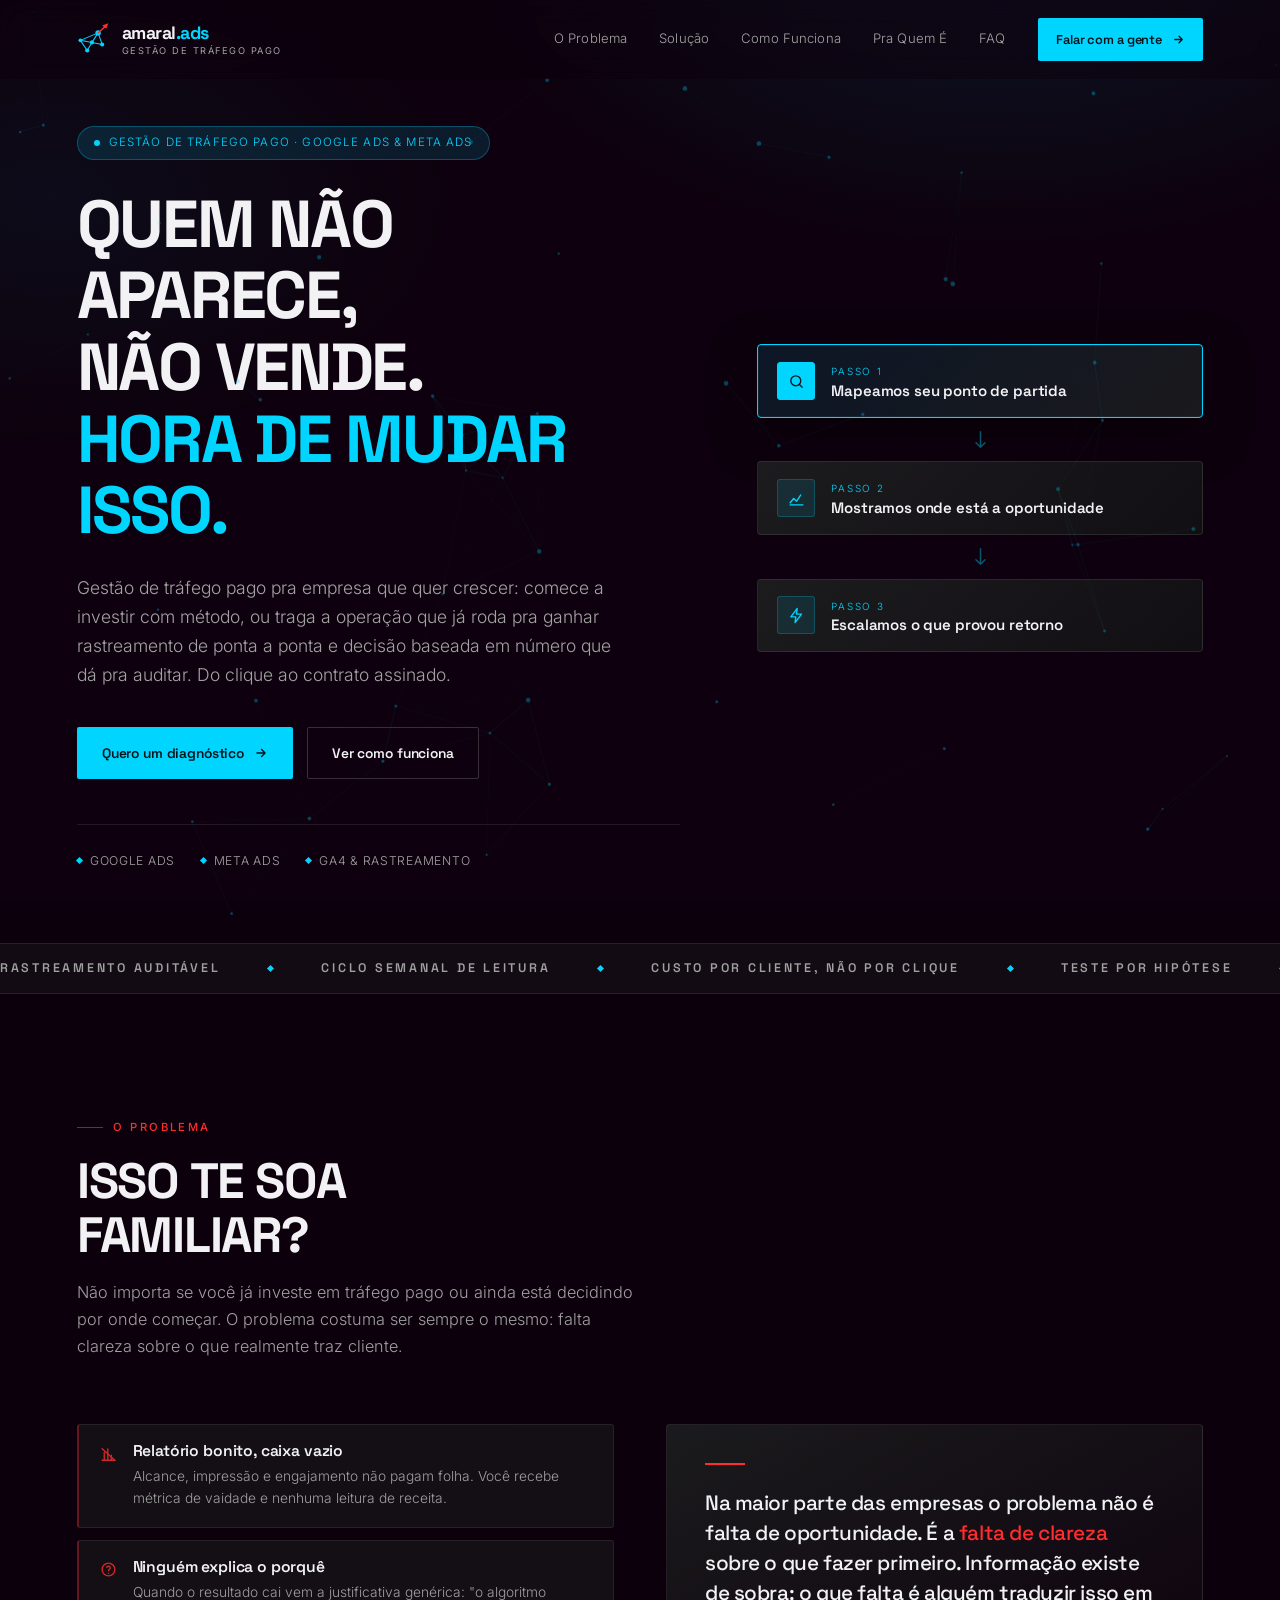
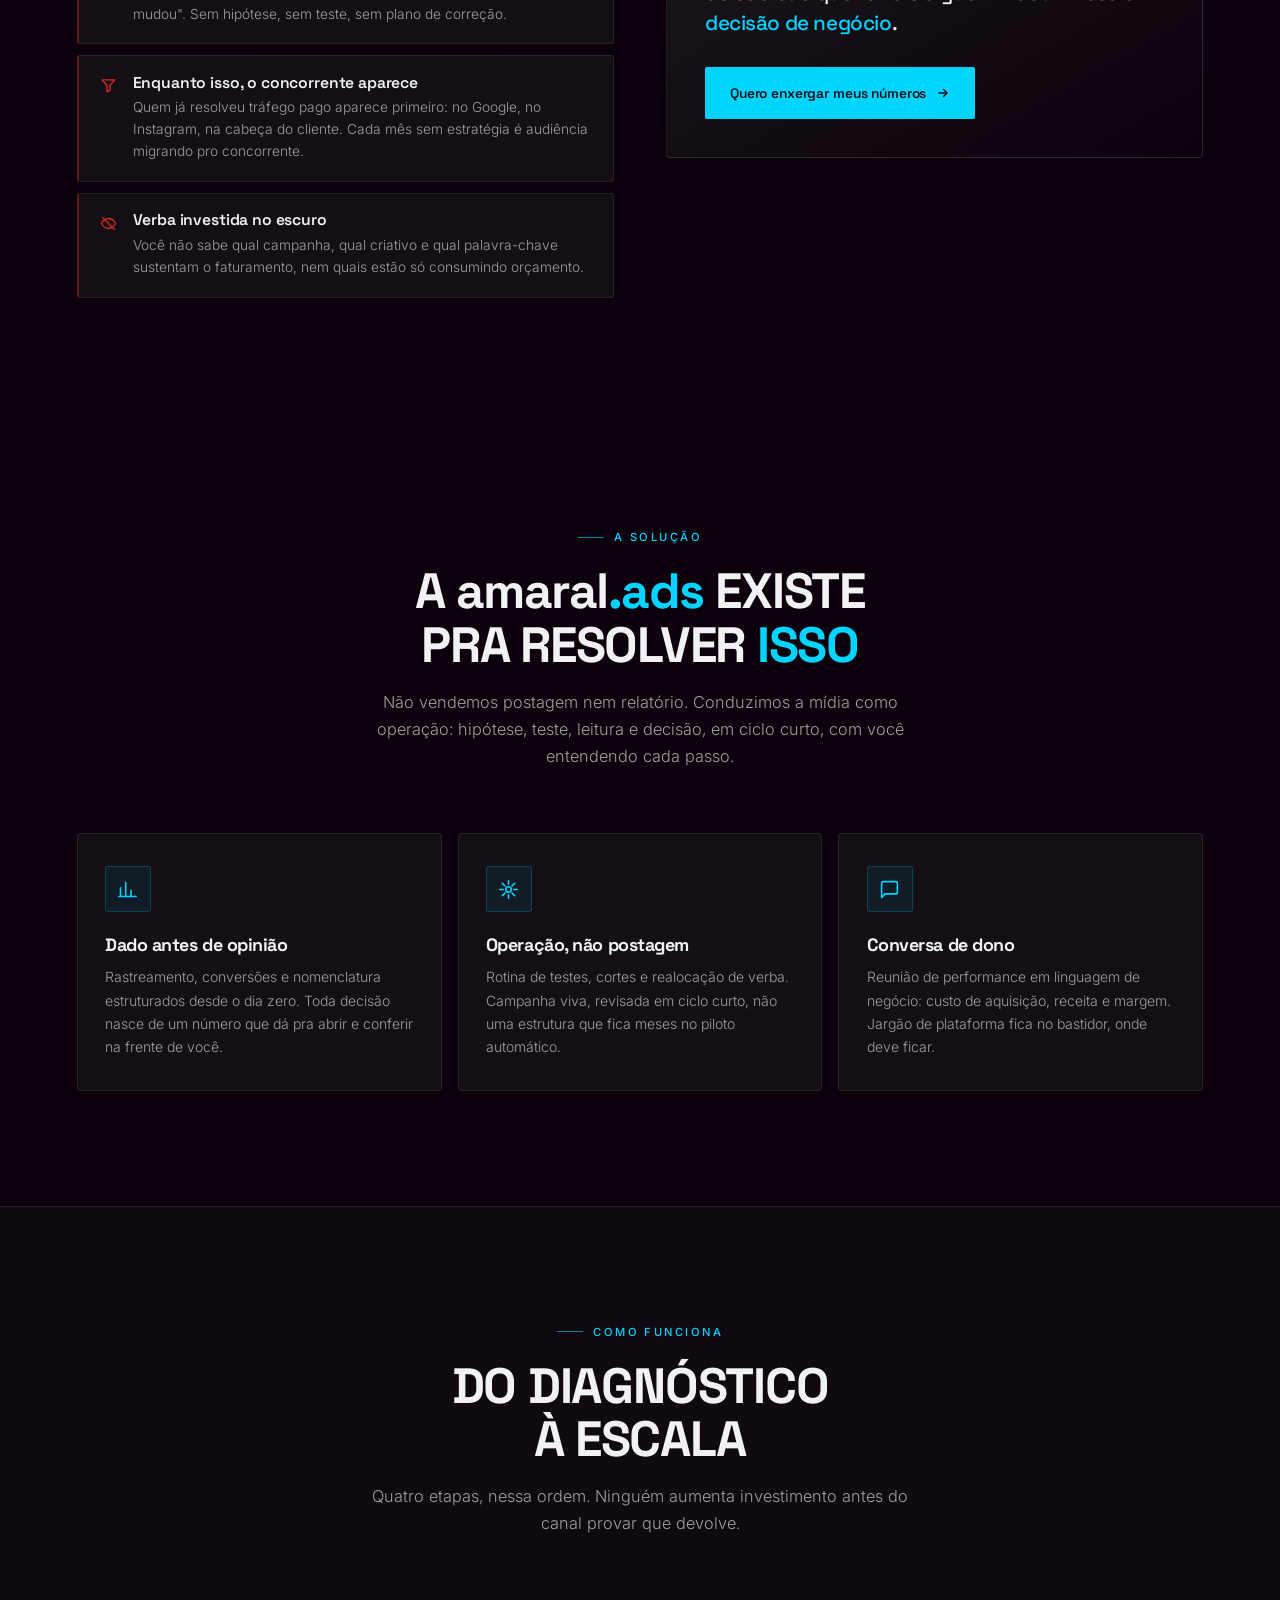
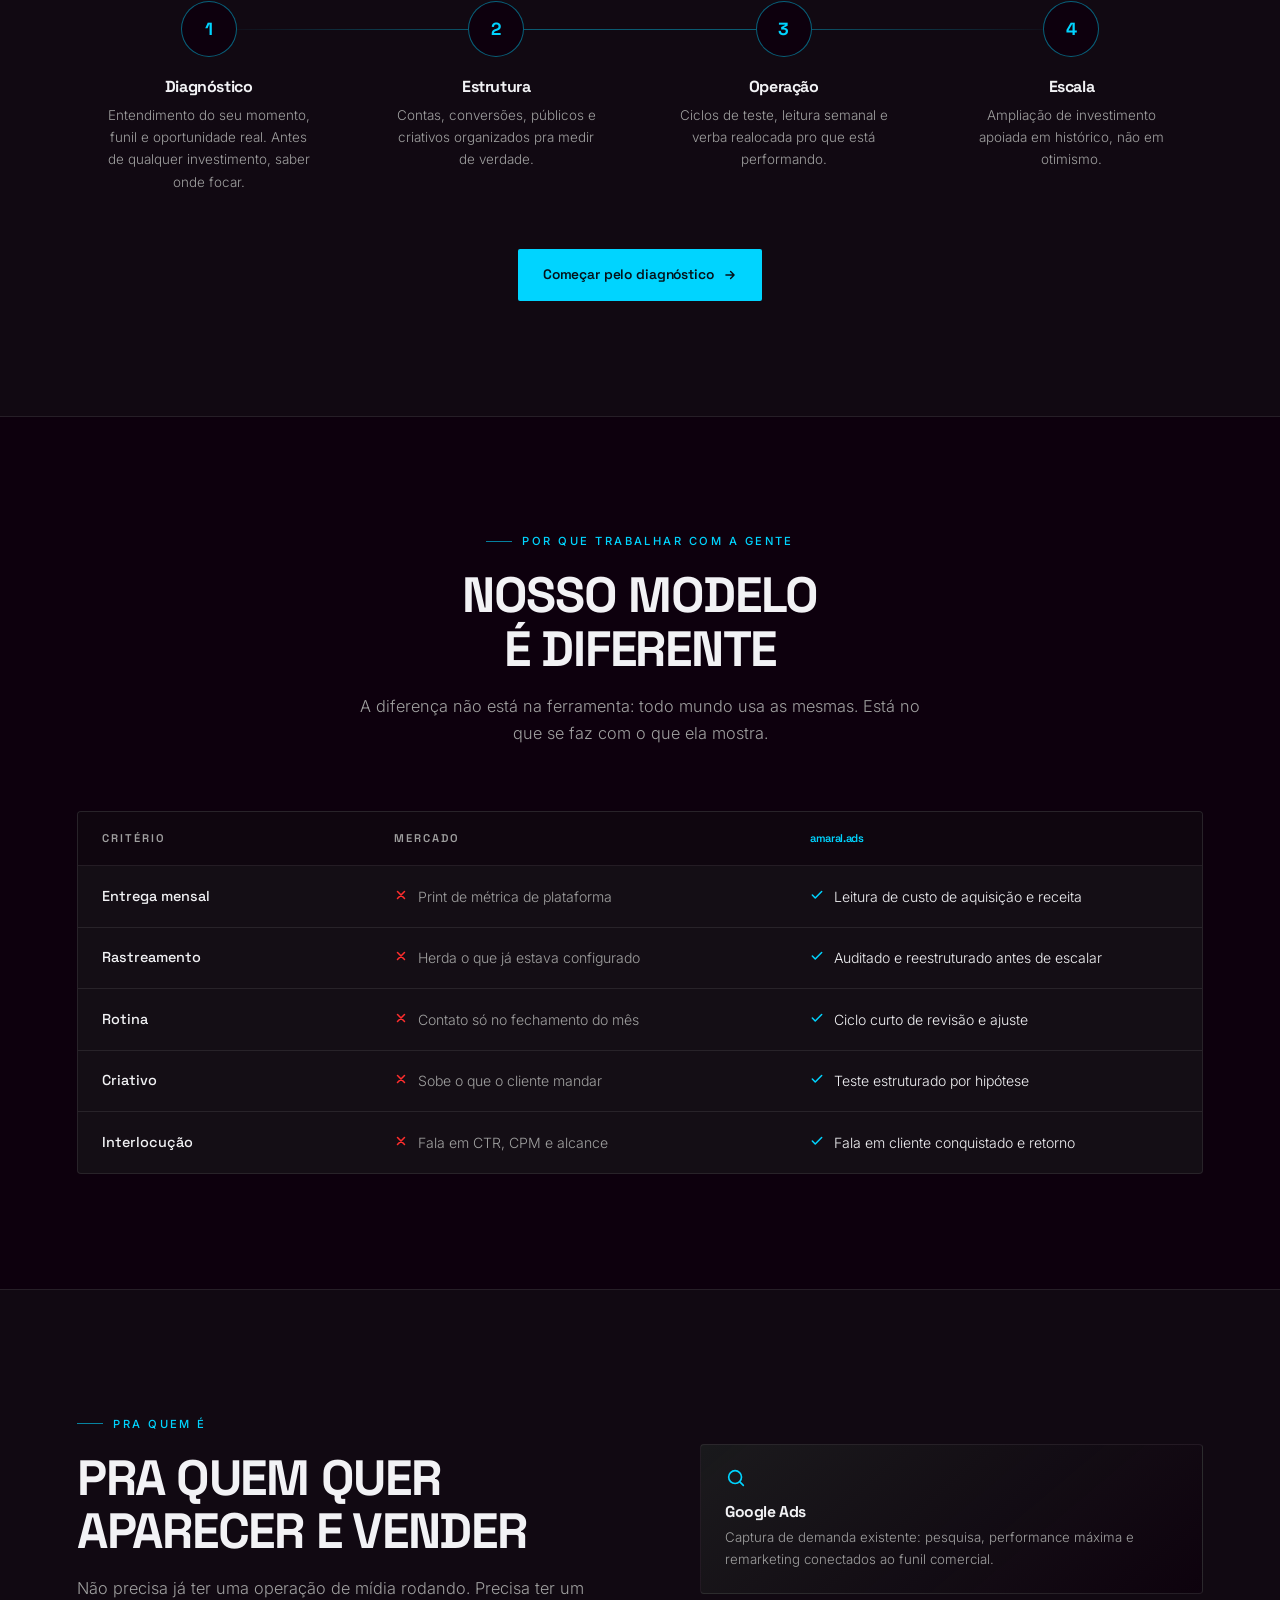
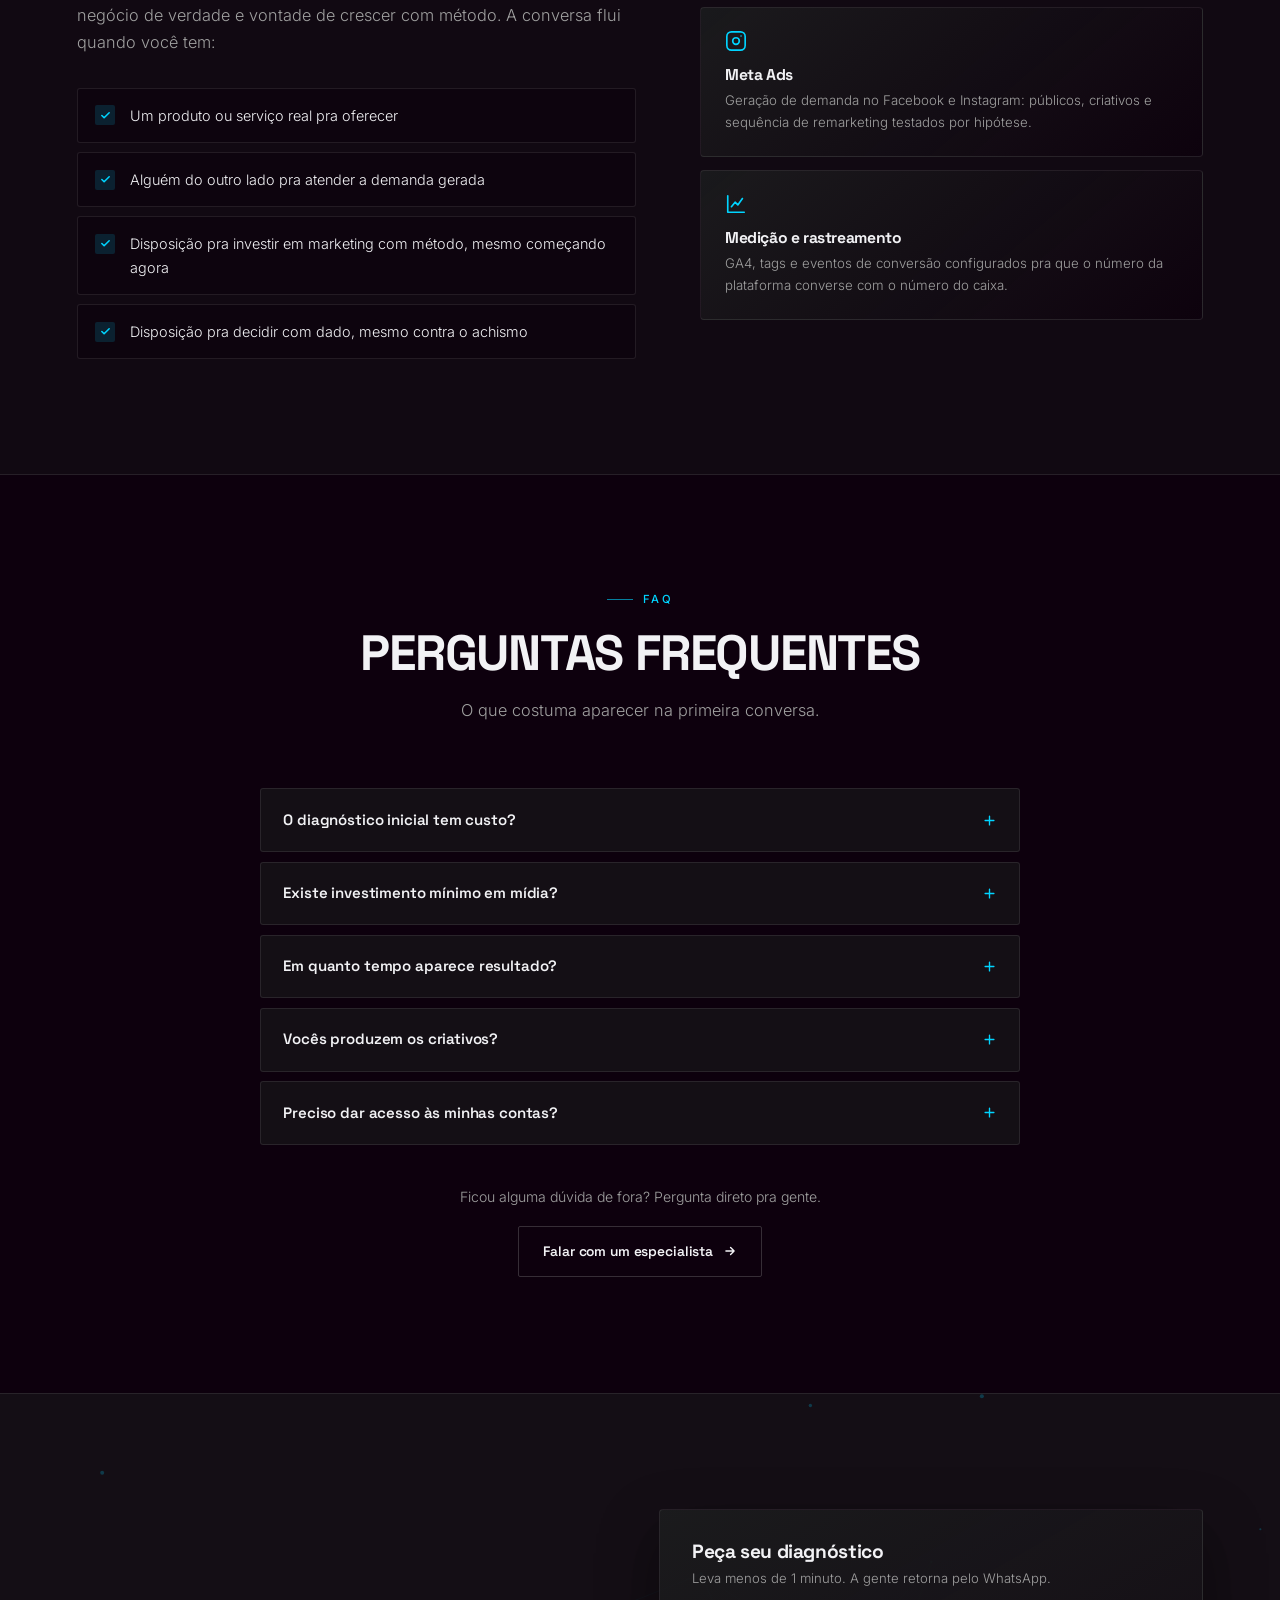
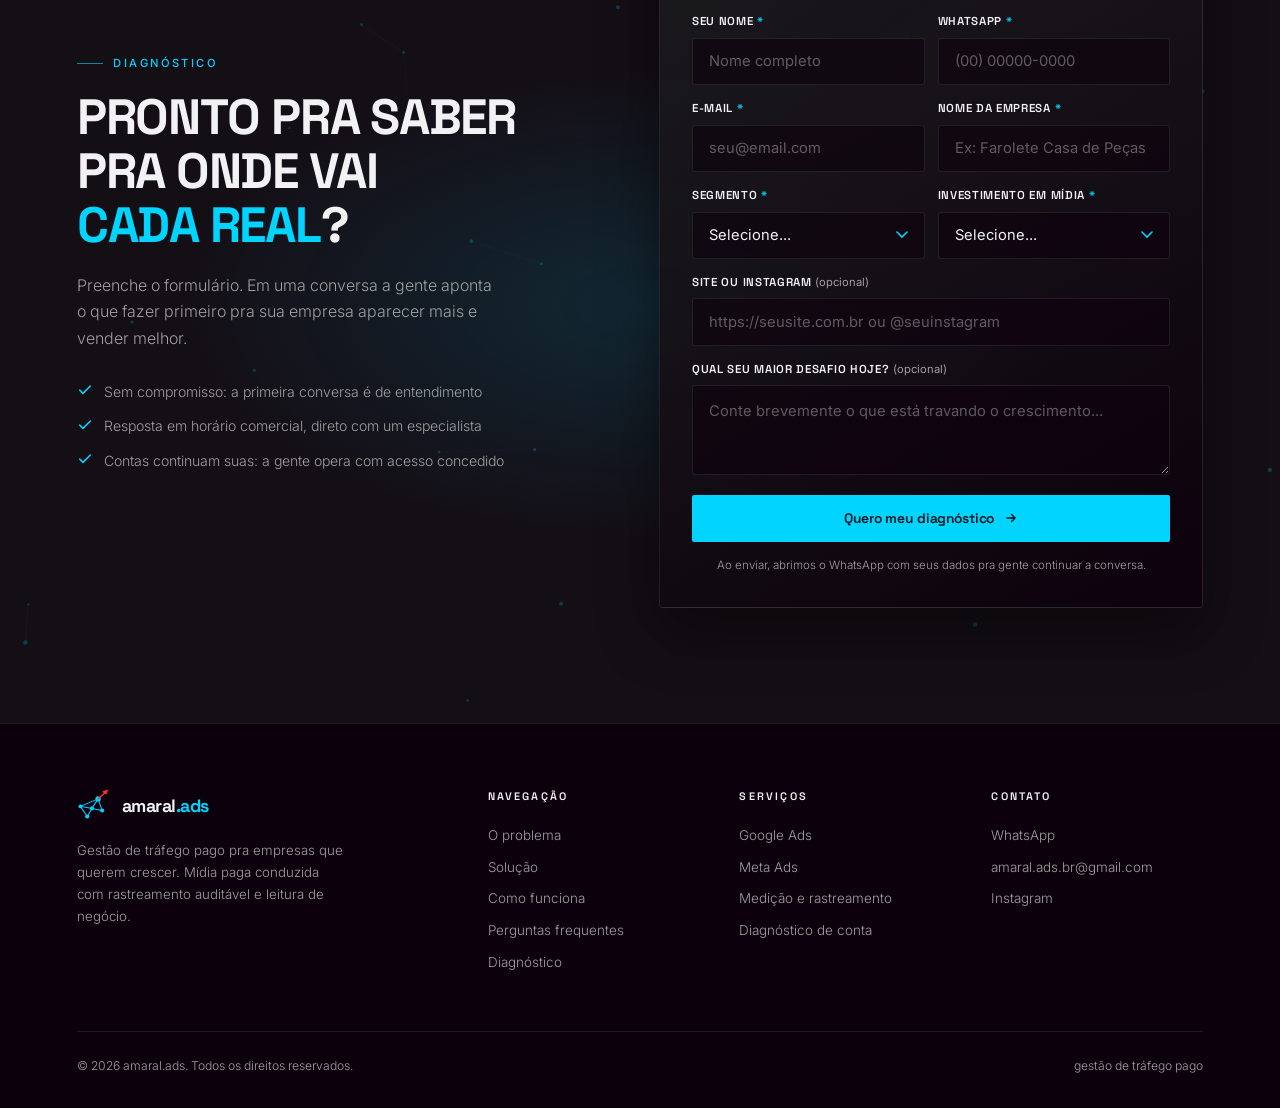
==== index.html @ 24a87338 "copy: reposiciona LP pra captar todo empresario, nao so quem ja anuncia - Hero, funil e secao "Pra q" ====
<!DOCTYPE html>
<!--
  amaral.ads — Landing Page principal
  Identidade: docs/manual_marca.png (Preto #0D000D, Chumbo #1C1C1E, Ciano #00D4FF, Vermelho #FF2D2D, Prata #A0A0A0)
  Estrutura de referencia: Bench/4f0d599d... (LP Wolf Corp)

  ANTES DE PUBLICAR, substituir os marcadores [CONFIRMAR]:
  - Numero do WhatsApp (admin > Configurações ou constante em settings)
  - Respostas do FAQ sobre contrato, investimento minimo e prazo
  - Canonical/sitemap com dominio real
  - Ativar tracking (GTM/GA4/Pixel) no admin
-->
<html lang="pt-BR">
<head>
<meta charset="UTF-8">
<meta name="viewport" content="width=device-width, initial-scale=1.0">
<title>Gestão de Tráfego Pago | Google Ads e Meta Ads | amaral.ads</title>
<meta name="description" content="Gestão de tráfego pago com rastreamento auditável. Google Ads, Meta Ads e leitura de custo por cliente, do clique ao contrato. Peça seu diagnóstico com a amaral.ads.">
<meta name="author" content="amaral.ads">
<meta name="robots" content="index, follow, max-image-preview:large">
<meta name="theme-color" content="#0D000D">
<meta name="keywords" content="gestão de tráfego pago, agência de tráfego pago, Google Ads, Meta Ads, Facebook Ads, Instagram Ads, GA4, GTM, diagnóstico de tráfego, performance digital">
<!-- Canonical: descomente e ajuste após definir o domínio
<link rel="canonical" href="https://SEU-DOMINIO/">
-->
<link rel="icon" href="assets/favicon.ico" sizes="any">
<link rel="icon" type="image/png" sizes="32x32" href="assets/favicon-32.png">
<link rel="icon" type="image/png" sizes="16x16" href="assets/favicon-16.png">
<link rel="apple-touch-icon" href="assets/apple-touch-icon.png">
<link rel="manifest" href="manifest.webmanifest">

<meta property="og:type" content="website">
<meta property="og:locale" content="pt_BR">
<meta property="og:site_name" content="amaral.ads">
<meta property="og:title" content="Gestão de Tráfego Pago | Google Ads e Meta Ads | amaral.ads">
<meta property="og:description" content="Tráfego pago com rastreamento auditável e leitura de receita. Google Ads, Meta Ads e diagnóstico sem métrica de vaidade.">
<meta property="og:image" content="assets/og-image.png">
<meta property="og:image:width" content="1200">
<meta property="og:image:height" content="630">
<meta property="og:image:alt" content="amaral.ads: gestão de tráfego pago">

<meta name="twitter:card" content="summary_large_image">
<meta name="twitter:title" content="Gestão de Tráfego Pago | amaral.ads">
<meta name="twitter:description" content="Google Ads, Meta Ads e rastreamento auditável. Peça seu diagnóstico.">
<meta name="twitter:image" content="assets/og-image.png">

<script type="application/ld+json">
{
  "@context": "https://schema.org",
  "@graph": [
    {
      "@type": "Organization",
      "@id": "#organization",
      "name": "amaral.ads",
      "alternateName": "Amaral Ads",
      "url": "/",
      "logo": "assets/icon-512.png",
      "email": "amaral.ads.br@gmail.com",
      "description": "Gestão de tráfego pago para empresas que querem crescer: Google Ads, Meta Ads e medição com GA4/GTM.",
      "sameAs": [
        "https://www.instagram.com/amaral.ads.br/"
      ],
      "contactPoint": {
        "@type": "ContactPoint",
        "contactType": "sales",
        "email": "amaral.ads.br@gmail.com",
        "availableLanguage": ["Portuguese"]
      }
    },
    {
      "@type": "WebSite",
      "@id": "#website",
      "name": "amaral.ads",
      "url": "/",
      "publisher": { "@id": "#organization" },
      "inLanguage": "pt-BR"
    },
    {
      "@type": "ProfessionalService",
      "@id": "#service",
      "name": "Gestão de Tráfego Pago | amaral.ads",
      "serviceType": "Gestão de tráfego pago",
      "provider": { "@id": "#organization" },
      "areaServed": "BR",
      "url": "/",
      "description": "Operação de Google Ads e Meta Ads com rastreamento auditável, ciclo curto de testes e leitura de custo por cliente.",
      "offers": {
        "@type": "Offer",
        "name": "Diagnóstico de tráfego pago",
        "description": "Conversa inicial de entendimento sobre contas, funil e oportunidades de mídia paga.",
        "price": "0",
        "priceCurrency": "BRL",
        "availability": "https://schema.org/InStock"
      }
    },
    {
      "@type": "FAQPage",
      "mainEntity": [
        {
          "@type": "Question",
          "name": "O diagnóstico inicial tem custo?",
          "acceptedAnswer": {
            "@type": "Answer",
            "text": "A primeira conversa é de entendimento: olhamos suas contas, seu funil e seu objetivo pra dizer se faz sentido trabalharmos juntos."
          }
        },
        {
          "@type": "Question",
          "name": "Existe investimento mínimo em mídia?",
          "acceptedAnswer": {
            "@type": "Answer",
            "text": "Depende do mercado e do ciclo de venda. No diagnóstico definimos o piso necessário pra gerar volume de dado suficiente pra decidir."
          }
        },
        {
          "@type": "Question",
          "name": "Em quanto tempo aparece resultado?",
          "acceptedAnswer": {
            "@type": "Answer",
            "text": "Os primeiros ciclos servem pra estruturar medição e aprender o que converte. Prazo real é estimado no diagnóstico, com o cenário do cliente na mesa."
          }
        }
      ]
    }
  ]
}
</script>

<link rel="preconnect" href="https://fonts.googleapis.com">
<link rel="preconnect" href="https://fonts.gstatic.com" crossorigin>
<link href="https://fonts.googleapis.com/css2?family=Space+Grotesk:wght@500;600;700&family=Inter:wght@300;400;500;600&display=swap" rel="stylesheet">
<style>
:root{
    --black:#0D000D;
    --panel:#1C1C1E;
    --panel-2:#232326;
    --cyan:#00D4FF;
    --cyan-dim:rgba(0,212,255,0.12);
    --red:#FF2D2D;
    --silver:#A0A0A0;
    --white:#F2F2F5;
    --line:rgba(160,160,160,0.14);
    --line-strong:rgba(160,160,160,0.28);
    --ease:cubic-bezier(.22,.61,.36,1);
    --pad:clamp(1.25rem, 6vw, 7rem);
}

*,*::before,*::after{ margin:0; padding:0; box-sizing:border-box; }
html{ scroll-behavior:smooth; }

body{
    background:var(--black);
    color:var(--white);
    font-family:'Inter', sans-serif;
    font-weight:300;
    font-size:16px;
    line-height:1.65;
    overflow-x:hidden;
    -webkit-font-smoothing:antialiased;
}

h1,h2,h3,h4,.display,.brand-name,.step-num,.stat-num{
    font-family:'Space Grotesk', sans-serif;
    font-weight:700;
    letter-spacing:-0.025em;
    line-height:1.08;
}

a{ color:inherit; text-decoration:none; }
img,svg{ display:block; }

/* ─── ATMOSFERA ─── */
body::before{
    content:'';
    position:fixed; inset:0; z-index:0; pointer-events:none;
    background:
        radial-gradient(900px 520px at 78% -8%, rgba(0,212,255,0.10), transparent 62%),
        radial-gradient(680px 420px at 4% 22%, rgba(0,212,255,0.05), transparent 60%);
}
body::after{
    content:'';
    position:fixed; inset:0; z-index:60; pointer-events:none; opacity:0.35;
    background-image:url("data:image/svg+xml,%3Csvg xmlns='http://www.w3.org/2000/svg' width='140' height='140'%3E%3Cfilter id='n'%3E%3CfeTurbulence type='fractalNoise' baseFrequency='0.85' numOctaves='3'/%3E%3C/filter%3E%3Crect width='140' height='140' filter='url(%23n)' opacity='0.32'/%3E%3C/svg%3E");
    mix-blend-mode:overlay;
}

canvas#netBg{
    position:absolute; inset:0; width:100%; height:100%;
    z-index:0; pointer-events:none; opacity:0.6;
}

/* ─── HEADER ─── */
header{
    position:fixed; top:0; left:0; right:0; z-index:50;
    display:flex; align-items:center; justify-content:space-between;
    gap:1.5rem;
    padding:1.1rem var(--pad);
    background:rgba(13,0,13,0.55);
    backdrop-filter:blur(14px);
    border-bottom:1px solid transparent;
    transition:background .35s var(--ease), border-color .35s var(--ease), padding .35s var(--ease);
}
header.scrolled{
    background:rgba(13,0,13,0.9);
    border-bottom-color:var(--line);
    padding-top:.8rem; padding-bottom:.8rem;
}
#progress{
    position:absolute; left:0; bottom:-1px; height:2px; width:0%;
    background:linear-gradient(90deg, var(--cyan), rgba(0,212,255,0.25));
    box-shadow:0 0 12px rgba(0,212,255,0.7);
    transition:width .1s linear;
}

.brand{ display:flex; align-items:center; gap:.7rem; }
.brand-mark{ width:34px; height:34px; flex:none; }
.brand-txt{ display:flex; flex-direction:column; line-height:1; }
.brand-name{ font-size:1.12rem; letter-spacing:-0.03em; }
.brand-name .dot{ color:var(--cyan); }
.brand-tag{
    font-size:.58rem; font-weight:400; letter-spacing:.16em;
    text-transform:uppercase; color:var(--silver); margin-top:.28rem;
}

nav{ display:flex; align-items:center; gap:2rem; }
nav a{
    font-size:.82rem; color:var(--silver); letter-spacing:.01em;
    position:relative; padding:.25rem 0; transition:color .25s var(--ease);
}
nav a::after{
    content:''; position:absolute; left:0; bottom:0; height:1px; width:0;
    background:var(--cyan); transition:width .3s var(--ease);
}
nav a:hover{ color:var(--white); }
nav a:hover::after{ width:100%; }
.nav-links{ display:flex; gap:2rem; }

/* ─── BOTOES ─── */
.btn{
    display:inline-flex; align-items:center; gap:.6rem;
    font-family:'Space Grotesk', sans-serif; font-weight:600; font-size:.86rem;
    letter-spacing:-0.01em;
    padding:.85rem 1.5rem; border-radius:2px; border:1px solid transparent;
    cursor:pointer; position:relative; overflow:hidden;
    transition:transform .25s var(--ease), box-shadow .3s var(--ease),
               background .3s var(--ease), color .3s var(--ease), border-color .3s var(--ease);
}
.btn svg{ transition:transform .3s var(--ease); }
.btn:hover svg{ transform:translateX(4px); }

.btn-primary{
    background:var(--cyan); color:#04121a;
    box-shadow:0 0 0 rgba(0,212,255,0);
}
.btn-primary:hover{
    transform:translateY(-2px);
    box-shadow:0 10px 34px rgba(0,212,255,0.32);
}
.btn-ghost{
    background:transparent; color:var(--white); border-color:var(--line-strong);
}
.btn-ghost:hover{ border-color:var(--cyan); color:var(--cyan); transform:translateY(-2px); }
.btn-sm{ padding:.62rem 1.1rem; font-size:.8rem; }

/* ─── ESTRUTURA ─── */
section{ position:relative; z-index:2; padding:clamp(4.5rem,9vw,8rem) var(--pad); }
.shell{ max-width:1180px; margin:0 auto; width:100%; }

.kicker{
    display:inline-flex; align-items:center; gap:.65rem;
    font-family:'Inter',sans-serif; font-weight:500;
    font-size:.7rem; letter-spacing:.22em; text-transform:uppercase;
    color:var(--cyan); margin-bottom:1.1rem;
}
.kicker::before{ content:''; width:26px; height:1px; background:var(--cyan); opacity:.6; }
.kicker.red{ color:var(--red); }
.kicker.red::before{ background:var(--red); }

h2{ font-size:clamp(1.85rem, 4.2vw, 3.1rem); text-transform:uppercase; }
h2 em{ font-style:normal; color:var(--cyan); }
.wm{ text-transform:none; letter-spacing:-0.03em; }
.wm .dot{ color:var(--cyan); }
.lead{ color:var(--silver); font-size:1.02rem; max-width:56ch; margin-top:1.1rem; }
.section-head{ margin-bottom:clamp(2.5rem,5vw,4rem); }
.section-head.center{ text-align:center; display:flex; flex-direction:column; align-items:center; }
.section-head.center .lead{ text-align:center; }

/* ─── HERO ─── */
.hero{
    min-height:100svh; display:flex; align-items:center;
    padding-top:clamp(7rem,14vh,10rem); padding-bottom:clamp(4rem,8vh,6rem);
    overflow:hidden;
}
.hero-grid{
    display:grid; grid-template-columns:1.15fr .85fr;
    gap:clamp(2.5rem,6vw,5rem); align-items:center; width:100%;
}
.badge{
    display:inline-flex; align-items:center; gap:.55rem;
    font-size:.72rem; letter-spacing:.1em; text-transform:uppercase;
    color:var(--cyan); background:var(--cyan-dim);
    border:1px solid rgba(0,212,255,0.28); border-radius:100px;
    padding:.4rem 1rem; margin-bottom:1.8rem;
}
.badge .pulse{
    width:6px; height:6px; border-radius:50%; background:var(--cyan);
    box-shadow:0 0 0 0 rgba(0,212,255,.7); animation:pulse 2.4s infinite;
}
@keyframes pulse{
    0%{ box-shadow:0 0 0 0 rgba(0,212,255,.6); }
    70%{ box-shadow:0 0 0 9px rgba(0,212,255,0); }
    100%{ box-shadow:0 0 0 0 rgba(0,212,255,0); }
}

.hero h1{
    font-size:clamp(2.2rem, 5.4vw, 4.15rem);
    text-transform:uppercase; letter-spacing:-0.035em;
}
.hero h1 .cy{ color:var(--cyan); }
.hero p.sub{
    color:var(--silver); font-size:clamp(.98rem,1.4vw,1.1rem);
    max-width:50ch; margin-top:1.6rem;
}
.hero-cta{ display:flex; flex-wrap:wrap; gap:.9rem; margin-top:2.4rem; }
.hero-foot{
    display:flex; flex-wrap:wrap; gap:1.6rem; margin-top:2.8rem;
    padding-top:1.6rem; border-top:1px solid var(--line);
}
.hero-foot span{
    font-size:.76rem; color:var(--silver); letter-spacing:.06em;
    text-transform:uppercase; display:flex; align-items:center; gap:.5rem;
}
.hero-foot span::before{
    content:''; width:5px; height:5px; background:var(--cyan);
    transform:rotate(45deg); flex:none;
}

/* Stepper do hero */
.stepper{ display:flex; flex-direction:column; gap:.55rem; }
.step-card{
    display:flex; align-items:center; gap:1rem;
    background:linear-gradient(135deg, rgba(28,28,30,.92), rgba(20,20,22,.7));
    border:1px solid var(--line); border-radius:4px;
    padding:1.05rem 1.2rem;
    transition:border-color .35s var(--ease), transform .35s var(--ease), background .35s var(--ease);
}
.step-card:hover{ transform:translateX(6px); border-color:rgba(0,212,255,.4); }
.step-card.active{
    border-color:var(--cyan);
    background:linear-gradient(135deg, rgba(0,212,255,.10), rgba(28,28,30,.85));
    box-shadow:0 16px 44px rgba(0,0,0,.55), inset 0 0 0 1px rgba(0,212,255,.08);
}
.step-ico{
    width:38px; height:38px; flex:none; border-radius:3px;
    display:grid; place-items:center;
    background:rgba(0,212,255,.1); border:1px solid rgba(0,212,255,.22);
}
.step-card.active .step-ico{ background:var(--cyan); border-color:var(--cyan); }
.step-card.active .step-ico svg{ stroke:#04121a; }
.step-label{
    font-size:.62rem; letter-spacing:.18em; text-transform:uppercase;
    color:var(--cyan); display:block; margin-bottom:.2rem;
}
.step-card h4{ font-size:.94rem; font-weight:600; letter-spacing:-0.01em; }
.step-link{
    display:grid; place-items:center; height:26px;
    color:rgba(0,212,255,.4);
}

/* ─── TICKER ─── */
.ticker{
    position:relative; z-index:2;
    border-top:1px solid var(--line); border-bottom:1px solid var(--line);
    background:rgba(28,28,30,.4); overflow:hidden; padding:.9rem 0;
}
.ticker-track{ display:flex; gap:3rem; width:max-content; animation:slide 34s linear infinite; }
.ticker-track span{
    font-family:'Space Grotesk',sans-serif; font-weight:600;
    font-size:.78rem; letter-spacing:.22em; text-transform:uppercase;
    color:var(--silver); display:flex; align-items:center; gap:3rem; white-space:nowrap;
}
.ticker-track span::after{ content:''; width:5px; height:5px; background:var(--cyan); transform:rotate(45deg); }
@keyframes slide{ to{ transform:translateX(-50%); } }

/* ─── PROBLEMA ─── */
.problem-grid{ display:grid; grid-template-columns:1fr 1fr; gap:clamp(2rem,4vw,3.5rem); align-items:start; }
.pain-list{ display:flex; flex-direction:column; gap:.7rem; }
.pain{
    display:flex; gap:1rem; align-items:flex-start;
    background:rgba(28,28,30,.55); border:1px solid var(--line);
    border-left:2px solid rgba(255,45,45,.35);
    padding:1.15rem 1.3rem; border-radius:3px;
    transition:border-left-color .3s var(--ease), background .3s var(--ease), transform .3s var(--ease);
}
.pain:hover{ border-left-color:var(--red); background:rgba(28,28,30,.9); transform:translateX(5px); }
.pain-ico{ color:var(--red); flex:none; margin-top:.15rem; opacity:.8; }
.pain h4{ font-size:.98rem; font-weight:600; margin-bottom:.3rem; letter-spacing:-0.01em; }
.pain p{ font-size:.86rem; color:var(--silver); line-height:1.6; }

.verdict{
    background:linear-gradient(150deg, rgba(28,28,30,.95), rgba(13,0,13,.9));
    border:1px solid var(--line); border-radius:4px;
    padding:clamp(1.8rem,3vw,2.6rem);
    position:sticky; top:7rem;
}
.verdict::before{
    content:''; display:block; width:40px; height:2px;
    background:var(--red); margin-bottom:1.4rem;
}
.verdict p{
    font-family:'Space Grotesk',sans-serif; font-weight:500;
    font-size:clamp(1.05rem,1.7vw,1.3rem); line-height:1.45; letter-spacing:-0.02em;
}
.verdict p .rd{ color:var(--red); }
.verdict p .cy{ color:var(--cyan); }
.verdict .btn{ margin-top:1.8rem; }

/* ─── SOLUCAO ─── */
.pillars{ display:grid; grid-template-columns:repeat(3,1fr); gap:1rem; }
.pillar{
    background:rgba(28,28,30,.5); border:1px solid var(--line);
    border-radius:4px; padding:2rem 1.7rem;
    position:relative; overflow:hidden;
    transition:transform .4s var(--ease), border-color .4s var(--ease), background .4s var(--ease);
}
.pillar::after{
    content:''; position:absolute; inset:auto -30% -60% auto; width:200px; height:200px;
    background:radial-gradient(circle, rgba(0,212,255,.16), transparent 70%);
    opacity:0; transition:opacity .45s var(--ease);
}
.pillar:hover{ transform:translateY(-6px); border-color:rgba(0,212,255,.35); background:rgba(28,28,30,.85); }
.pillar:hover::after{ opacity:1; }
.pillar-ico{
    width:46px; height:46px; border-radius:3px; display:grid; place-items:center;
    background:rgba(0,212,255,.08); border:1px solid rgba(0,212,255,.2);
    margin-bottom:1.4rem; position:relative; z-index:1;
}
.pillar h3{ font-size:1.12rem; margin-bottom:.7rem; position:relative; z-index:1; }
.pillar p{ font-size:.88rem; color:var(--silver); position:relative; z-index:1; }

/* ─── COMO FUNCIONA ─── */
.flow{ background:rgba(28,28,30,.35); border-top:1px solid var(--line); border-bottom:1px solid var(--line); }
.timeline{ display:grid; grid-template-columns:repeat(4,1fr); gap:1.5rem; position:relative; margin-top:1rem; }
.timeline::before{
    content:''; position:absolute; top:28px; left:12%; right:12%; height:1px;
    background:linear-gradient(90deg, transparent, rgba(0,212,255,.4), rgba(0,212,255,.4), transparent);
}
.node{ text-align:center; position:relative; }
.node-dot{
    width:56px; height:56px; margin:0 auto 1.3rem; border-radius:50%;
    display:grid; place-items:center; background:var(--black);
    border:1px solid rgba(0,212,255,.45); color:var(--cyan);
    font-family:'Space Grotesk',sans-serif; font-weight:700; font-size:1.1rem;
    position:relative; z-index:1;
    transition:background .35s var(--ease), color .35s var(--ease), box-shadow .35s var(--ease);
}
.node:hover .node-dot{ background:var(--cyan); color:#04121a; box-shadow:0 0 30px rgba(0,212,255,.45); }
.node h4{ font-size:1rem; margin-bottom:.55rem; }
.node p{ font-size:.84rem; color:var(--silver); max-width:26ch; margin:0 auto; }

/* ─── COMPARATIVO ─── */
.table-wrap{ border:1px solid var(--line); border-radius:4px; overflow:hidden; background:rgba(28,28,30,.5); }
table{ width:100%; border-collapse:collapse; }
thead th{
    font-family:'Space Grotesk',sans-serif; font-weight:600;
    font-size:.7rem; letter-spacing:.18em; text-transform:uppercase;
    text-align:left; padding:1.1rem 1.5rem; color:var(--silver);
    background:rgba(13,0,13,.6); border-bottom:1px solid var(--line);
}
thead th:last-child{ color:var(--cyan); }
tbody td{
    padding:1.15rem 1.5rem; font-size:.88rem; border-bottom:1px solid var(--line);
    vertical-align:top;
}
tbody tr:last-child td{ border-bottom:none; }
tbody tr{ transition:background .28s var(--ease); }
tbody tr:hover{ background:rgba(0,212,255,.04); }
td.crit{ font-weight:500; color:var(--white); font-family:'Space Grotesk',sans-serif; font-size:.9rem; }
td.other{ color:var(--silver); }
td.ours{ color:var(--white); }
.mark{ display:inline-flex; align-items:flex-start; gap:.6rem; }
.mark svg{ flex:none; margin-top:.18rem; }

/* ─── PRA QUEM ─── */
.fit{ background:rgba(28,28,30,.35); border-top:1px solid var(--line); border-bottom:1px solid var(--line); }
.fit-grid{ display:grid; grid-template-columns:1fr .9fr; gap:clamp(2rem,5vw,4rem); align-items:center; }
.checks{ display:flex; flex-direction:column; gap:.6rem; margin-top:2rem; }
.check{
    display:flex; gap:.9rem; align-items:flex-start;
    background:rgba(13,0,13,.45); border:1px solid var(--line);
    padding:.9rem 1.1rem; border-radius:3px; font-size:.9rem;
    transition:border-color .3s var(--ease);
}
.check:hover{ border-color:rgba(0,212,255,.35); }
.check-ico{
    width:20px; height:20px; flex:none; border-radius:2px; margin-top:.12rem;
    display:grid; place-items:center; background:rgba(0,212,255,.14);
}
.scope{ display:flex; flex-direction:column; gap:.8rem; }
.scope-card{
    background:linear-gradient(140deg, rgba(28,28,30,.9), rgba(13,0,13,.7));
    border:1px solid var(--line); border-radius:4px; padding:1.4rem 1.5rem;
    transition:transform .35s var(--ease), border-color .35s var(--ease);
}
.scope-card:hover{ transform:translateY(-4px); border-color:rgba(0,212,255,.35); }
.scope-card .scope-ico{ color:var(--cyan); margin-bottom:.9rem; }
.scope-card h4{ font-size:.98rem; margin-bottom:.4rem; }
.scope-card p{ font-size:.83rem; color:var(--silver); }

/* ─── FAQ ─── */
.faq-list{ max-width:760px; margin:0 auto; display:flex; flex-direction:column; gap:.6rem; }
.faq{
    background:rgba(28,28,30,.55); border:1px solid var(--line);
    border-radius:3px; overflow:hidden;
    transition:border-color .3s var(--ease), background .3s var(--ease);
}
.faq[open]{ border-color:rgba(0,212,255,.35); background:rgba(28,28,30,.9); }
.faq summary{
    list-style:none; cursor:pointer; padding:1.15rem 1.4rem;
    display:flex; align-items:center; justify-content:space-between; gap:1.5rem;
    font-family:'Space Grotesk',sans-serif; font-weight:600; font-size:.94rem;
    letter-spacing:-0.01em; transition:color .25s var(--ease);
}
.faq summary::-webkit-details-marker{ display:none; }
.faq summary:hover{ color:var(--cyan); }
.faq summary .plus{
    flex:none; color:var(--cyan); transition:transform .3s var(--ease);
}
.faq[open] summary .plus{ transform:rotate(135deg); }
.faq-body{ padding:0 1.4rem 1.35rem; font-size:.88rem; color:var(--silver); max-width:66ch; }
.faq-foot{ text-align:center; margin-top:2.5rem; }
.faq-foot p{ font-size:.88rem; color:var(--silver); margin-bottom:1.1rem; }

/* ─── CTA FINAL + FORM ─── */
.final{
    position:relative; overflow:hidden;
    background:radial-gradient(680px 340px at 50% 55%, rgba(0,212,255,.13), transparent 70%), rgba(28,28,30,.5);
    border-top:1px solid var(--line);
}
.final .shell{ position:relative; z-index:2; }
.final-grid{
    display:grid; grid-template-columns:1fr 1.05fr;
    gap:clamp(2rem,5vw,4rem); align-items:center;
}
.final-copy h2{ font-size:clamp(1.9rem,4.2vw,3.1rem); max-width:14ch; text-transform:uppercase; }
.final-copy h2 em{ white-space:nowrap; font-style:normal; color:var(--cyan); }
.final-copy p{ color:var(--silver); max-width:42ch; margin:1.3rem 0 1.8rem; font-size:1rem; }
.final-points{ display:flex; flex-direction:column; gap:.7rem; }
.final-points li{
    list-style:none; display:flex; align-items:flex-start; gap:.7rem;
    font-size:.88rem; color:var(--silver);
}
.final-points li svg{ flex:none; margin-top:.15rem; color:var(--cyan); }

.lead-form{
    background:linear-gradient(150deg, rgba(28,28,30,.95), rgba(13,0,13,.88));
    border:1px solid var(--line); border-radius:4px;
    padding:clamp(1.4rem,3vw,2rem);
    box-shadow:0 24px 60px rgba(0,0,0,.45);
}
.lead-form .form-head{ margin-bottom:1.4rem; }
.lead-form .form-head h3{
    font-size:1.2rem; margin-bottom:.35rem; text-transform:none; letter-spacing:-0.02em;
}
.lead-form .form-head p{ font-size:.82rem; color:var(--silver); }

.field{ display:flex; flex-direction:column; gap:.4rem; margin-bottom:.9rem; }
.field-row{ display:grid; grid-template-columns:1fr 1fr; gap:.8rem; }
.field label{
    font-family:'Space Grotesk',sans-serif; font-weight:600;
    font-size:.72rem; letter-spacing:.06em; text-transform:uppercase; color:var(--white);
}
.field label .req{ color:var(--cyan); }
.field label .opt{ color:var(--silver); font-weight:400; text-transform:none; letter-spacing:0; font-family:'Inter',sans-serif; font-size:.7rem; }
.field input, .field select, .field textarea{
    width:100%; background:rgba(13,0,13,.55); color:var(--white);
    border:1px solid var(--line); border-radius:3px;
    padding:.85rem 1rem; font-family:'Inter',sans-serif; font-size:.92rem; font-weight:400;
    outline:none; transition:border-color .25s var(--ease), box-shadow .25s var(--ease);
    appearance:none; -webkit-appearance:none;
}
.field select{
    background-image:url("data:image/svg+xml,%3Csvg xmlns='http://www.w3.org/2000/svg' width='12' height='8' viewBox='0 0 12 8'%3E%3Cpath d='M1 1l5 5 5-5' fill='none' stroke='%2300D4FF' stroke-width='1.6' stroke-linecap='round'/%3E%3C/svg%3E");
    background-repeat:no-repeat; background-position:right 1rem center; padding-right:2.4rem;
}
.field select option{ background:#1C1C1E; color:var(--white); }
.field textarea{ resize:vertical; min-height:90px; line-height:1.5; }
.field input::placeholder, .field textarea::placeholder{ color:rgba(160,160,160,.55); }
.field input:focus, .field select:focus, .field textarea:focus{
    border-color:rgba(0,212,255,.55); box-shadow:0 0 0 3px rgba(0,212,255,.12);
}
.field input.invalid, .field select.invalid, .field textarea.invalid{
    border-color:rgba(255,45,45,.55);
}
.lead-form .btn{ width:100%; justify-content:center; margin-top:.3rem; }
.form-note{ font-size:.72rem; color:var(--silver); text-align:center; margin-top:.9rem; }
.form-success{
    display:none; text-align:center; padding:2rem 1rem;
}
.form-success.show{ display:block; }
.form-success .ok-ico{
    width:52px; height:52px; margin:0 auto 1.2rem; border-radius:50%;
    display:grid; place-items:center; background:rgba(0,212,255,.12);
    border:1px solid rgba(0,212,255,.35);
}
.form-success h3{ font-size:1.3rem; margin-bottom:.6rem; }
.form-success p{ color:var(--silver); font-size:.9rem; max-width:34ch; margin:0 auto 1.4rem; }
.lead-form.is-sent .form-fields{ display:none; }
.lead-form.is-sent .form-success{ display:block; }

/* ─── FOOTER ─── */
footer{
    position:relative; z-index:2;
    padding:clamp(3rem,5vw,4.5rem) var(--pad) 2rem;
    border-top:1px solid var(--line); background:rgba(13,0,13,.85);
}
.foot-grid{
    display:grid; grid-template-columns:1.4fr repeat(3,.8fr);
    gap:2.5rem; max-width:1180px; margin:0 auto;
}
.foot-about p{ font-size:.83rem; color:var(--silver); max-width:34ch; margin-top:1.1rem; }
.foot-col h5{
    font-family:'Space Grotesk',sans-serif; font-weight:600;
    font-size:.68rem; letter-spacing:.2em; text-transform:uppercase;
    color:var(--white); margin-bottom:1.1rem;
}
.foot-col a, .foot-col span{
    display:block; font-size:.84rem; color:var(--silver);
    margin-bottom:.6rem; transition:color .25s var(--ease);
}
.foot-col a:hover{ color:var(--cyan); }
.foot-bottom{
    max-width:1180px; margin:3rem auto 0; padding-top:1.5rem;
    border-top:1px solid var(--line);
    display:flex; align-items:center; justify-content:space-between; gap:1rem;
    font-size:.76rem; color:var(--silver); flex-wrap:wrap;
}

/* ─── REVEAL ─── */
/* Sem JS o conteudo aparece normalmente — o estado oculto so existe com a classe .js no html */
.js .reveal{ opacity:0; transform:translateY(26px); }
.js .reveal.in{ opacity:1; transform:none; transition:opacity .8s var(--ease), transform .8s var(--ease); }


/* ─── RESPONSIVO ─── */
@media (max-width:1024px){
    .hero-grid{ grid-template-columns:1fr; gap:3rem; }
    .problem-grid, .fit-grid, .final-grid{ grid-template-columns:1fr; }
    .verdict{ position:static; }
    .pillars{ grid-template-columns:1fr; }
    .timeline{ grid-template-columns:repeat(2,1fr); gap:2.5rem 1.5rem; }
    .timeline::before{ display:none; }
    .foot-grid{ grid-template-columns:1fr 1fr; }
}
@media (max-width:720px){
    .nav-links{ display:none; }
    .brand-tag{ display:none; }
    .timeline{ grid-template-columns:1fr; }
    .foot-grid{ grid-template-columns:1fr; gap:2rem; }
    .hero-cta .btn{ width:100%; justify-content:center; }
    .field-row{ grid-template-columns:1fr; }

    /* Comparativo vira card empilhado — mantem as duas colunas visiveis */
    thead{ display:none; }
    tbody tr{ display:block; padding:1.15rem 1.2rem; border-bottom:1px solid var(--line); }
    tbody td{ display:block; padding:0; border:none; }
    td.crit{ font-size:.95rem; margin-bottom:.85rem; }
    td.other, td.ours{ font-size:.84rem; }
    td.other{ margin-bottom:.6rem; }
    td.other::before, td.ours::before{
        display:block; font-family:'Inter',sans-serif; font-weight:500;
        font-size:.6rem; letter-spacing:.18em; text-transform:uppercase;
        margin-bottom:.25rem;
    }
    td.other::before{ content:'Mercado'; color:rgba(255,45,45,.75); }
    td.ours::before{ content:'amaral.ads'; color:var(--cyan); }
    .foot-bottom{ flex-direction:column; align-items:flex-start; }
}

@media (prefers-reduced-motion:reduce){
    *{ animation-duration:.01ms !important; animation-iteration-count:1 !important; transition-duration:.01ms !important; }
    html{ scroll-behavior:auto; }
    .reveal{ opacity:1; transform:none; }
}
</style>
<script>
    if ('IntersectionObserver' in window && !window.matchMedia('(prefers-reduced-motion: reduce)').matches) {
        document.documentElement.classList.add('js');
    }
</script>
</head>
<body>

<header id="header">
    <a href="#topo" class="brand">
        <svg class="brand-mark" viewBox="0 0 100 100" fill="none" aria-hidden="true">
            <g stroke="#00D4FF" stroke-width="3" stroke-linecap="round">
                <path d="M10 54 L44 60 M10 54 L30 84 M10 54 L62 32 M30 84 L44 60 M44 60 L62 32 M44 60 L74 66 M62 32 L74 66"/>
            </g>
            <g fill="#00D4FF">
                <circle cx="10" cy="54" r="5.5"/><circle cx="30" cy="84" r="6"/>
                <circle cx="44" cy="60" r="6"/><circle cx="62" cy="32" r="8"/>
                <circle cx="74" cy="66" r="6"/>
            </g>
            <path d="M62 32 L86 10" stroke="#FF2D2D" stroke-width="4" stroke-linecap="round"/>
            <path d="M92 4 L74 10 L86 20 Z" fill="#FF2D2D"/>
        </svg>
        <span class="brand-txt">
            <span class="brand-name">amaral<span class="dot">.ads</span></span>
            <span class="brand-tag">gestão de tráfego pago</span>
        </span>
    </a>
    <nav>
        <div class="nav-links">
            <a href="#problema">O Problema</a>
            <a href="#solucao">Solução</a>
            <a href="#processo">Como Funciona</a>
            <a href="#pra-quem">Pra Quem É</a>
            <a href="#faq">FAQ</a>
        </div>
        <a href="#contato" class="btn btn-primary btn-sm">
            Falar com a gente
            <svg width="13" height="13" viewBox="0 0 24 24" fill="none" stroke="currentColor" stroke-width="2.4" stroke-linecap="round" stroke-linejoin="round"><path d="M5 12h14M13 6l6 6-6 6"/></svg>
        </a>
    </nav>
    <div id="progress"></div>
</header>

<!-- ══════════ HERO ══════════ -->
<section class="hero" id="topo">
    <canvas id="netBg"></canvas>
    <div class="shell">
        <div class="hero-grid">
            <div class="reveal">
                <span class="badge"><span class="pulse"></span> Gestão de tráfego pago · Google Ads &amp; Meta Ads</span>
                <h1>Quem não aparece,<br>não vende.<br><span class="cy">Hora de mudar isso.</span></h1>
                <p class="sub">
                    Gestão de tráfego pago pra empresa que quer crescer: comece a investir com método,
                    ou traga a operação que já roda pra ganhar rastreamento de ponta a ponta e decisão
                    baseada em número que dá pra auditar. Do clique ao contrato assinado.
                </p>
                <div class="hero-cta">
                    <a href="#contato" class="btn btn-primary">
                        Quero um diagnóstico
                        <svg width="14" height="14" viewBox="0 0 24 24" fill="none" stroke="currentColor" stroke-width="2.4" stroke-linecap="round" stroke-linejoin="round"><path d="M5 12h14M13 6l6 6-6 6"/></svg>
                    </a>
                    <a href="#processo" class="btn btn-ghost">Ver como funciona</a>
                </div>
                <div class="hero-foot">
                    <span>Google Ads</span>
                    <span>Meta Ads</span>
                    <span>GA4 &amp; rastreamento</span>
                </div>
            </div>

            <div class="stepper reveal">
                <div class="step-card">
                    <div class="step-ico">
                        <svg width="17" height="17" viewBox="0 0 24 24" fill="none" stroke="#00D4FF" stroke-width="1.9" stroke-linecap="round" stroke-linejoin="round"><circle cx="11" cy="11" r="7"/><path d="M20 20l-3.5-3.5"/></svg>
                    </div>
                    <div>
                        <span class="step-label">Passo 1</span>
                        <h4>Mapeamos seu ponto de partida</h4>
                    </div>
                </div>
                <div class="step-link">
                    <svg width="13" height="20" viewBox="0 0 14 22" fill="none" stroke="currentColor" stroke-width="1.6" stroke-linecap="round" stroke-linejoin="round"><path d="M7 2v17M2 14l5 5 5-5"/></svg>
                </div>
                <div class="step-card">
                    <div class="step-ico">
                        <svg width="17" height="17" viewBox="0 0 24 24" fill="none" stroke="#00D4FF" stroke-width="1.9" stroke-linecap="round" stroke-linejoin="round"><path d="M3 18l5-6 4 4 6-9"/><path d="M3 21h18"/></svg>
                    </div>
                    <div>
                        <span class="step-label">Passo 2</span>
                        <h4>Mostramos onde está a oportunidade</h4>
                    </div>
                </div>
                <div class="step-link">
                    <svg width="13" height="20" viewBox="0 0 14 22" fill="none" stroke="currentColor" stroke-width="1.6" stroke-linecap="round" stroke-linejoin="round"><path d="M7 2v17M2 14l5 5 5-5"/></svg>
                </div>
                <div class="step-card active">
                    <div class="step-ico">
                        <svg width="17" height="17" viewBox="0 0 24 24" fill="none" stroke="#00D4FF" stroke-width="1.9" stroke-linecap="round" stroke-linejoin="round"><path d="M13 2L4 14h7l-1 8 9-12h-7l1-8z"/></svg>
                    </div>
                    <div>
                        <span class="step-label">Passo 3</span>
                        <h4>Escalamos o que provou retorno</h4>
                    </div>
                </div>
            </div>
        </div>
    </div>
</section>

<div class="ticker" aria-hidden="true">
    <div class="ticker-track">
        <span>Rastreamento auditável</span>
        <span>Ciclo semanal de leitura</span>
        <span>Custo por cliente, não por clique</span>
        <span>Teste por hipótese</span>
        <span>Verba realocada, não queimada</span>
        <span>Rastreamento auditável</span>
        <span>Ciclo semanal de leitura</span>
        <span>Custo por cliente, não por clique</span>
        <span>Teste por hipótese</span>
        <span>Verba realocada, não queimada</span>
    </div>
</div>

<!-- ══════════ PROBLEMA ══════════ -->
<section id="problema">
    <div class="shell">
        <div class="section-head reveal">
            <span class="kicker red">O problema</span>
            <h2>Isso te soa<br>familiar?</h2>
            <p class="lead">Não importa se você já investe em tráfego pago ou ainda está decidindo por onde começar. O problema costuma ser sempre o mesmo: falta clareza sobre o que realmente traz cliente.</p>
        </div>

        <div class="problem-grid">
            <div class="pain-list reveal">
                <div class="pain">
                    <svg class="pain-ico" width="17" height="17" viewBox="0 0 24 24" fill="none" stroke="currentColor" stroke-width="2" stroke-linecap="round"><path d="M3 20h18M6 20V9M11 20V4M16 20v-7"/><path d="M3 4l18 16"/></svg>
                    <div>
                        <h4>Relatório bonito, caixa vazio</h4>
                        <p>Alcance, impressão e engajamento não pagam folha. Você recebe métrica de vaidade e nenhuma leitura de receita.</p>
                    </div>
                </div>
                <div class="pain">
                    <svg class="pain-ico" width="17" height="17" viewBox="0 0 24 24" fill="none" stroke="currentColor" stroke-width="2" stroke-linecap="round"><circle cx="12" cy="12" r="9"/><path d="M9.5 9a2.6 2.6 0 015 .9c0 1.8-2.5 2.3-2.5 4"/><path d="M12 17.5v.01"/></svg>
                    <div>
                        <h4>Ninguém explica o porquê</h4>
                        <p>Quando o resultado cai vem a justificativa genérica: "o algoritmo mudou". Sem hipótese, sem teste, sem plano de correção.</p>
                    </div>
                </div>
                <div class="pain">
                    <svg class="pain-ico" width="17" height="17" viewBox="0 0 24 24" fill="none" stroke="currentColor" stroke-width="2" stroke-linecap="round" stroke-linejoin="round"><path d="M3 4h18l-7 8v7l-4 2v-9L3 4z"/></svg>
                    <div>
                        <h4>Enquanto isso, o concorrente aparece</h4>
                        <p>Quem já resolveu tráfego pago aparece primeiro: no Google, no Instagram, na cabeça do cliente. Cada mês sem estratégia é audiência migrando pro concorrente.</p>
                    </div>
                </div>
                <div class="pain">
                    <svg class="pain-ico" width="17" height="17" viewBox="0 0 24 24" fill="none" stroke="currentColor" stroke-width="2" stroke-linecap="round" stroke-linejoin="round"><path d="M2 12s4-7 10-7 10 7 10 7-4 7-10 7S2 12 2 12z"/><path d="M4 4l16 16"/></svg>
                    <div>
                        <h4>Verba investida no escuro</h4>
                        <p>Você não sabe qual campanha, qual criativo e qual palavra-chave sustentam o faturamento, nem quais estão só consumindo orçamento.</p>
                    </div>
                </div>
            </div>

            <aside class="verdict reveal">
                <p>
                    Na maior parte das empresas o problema não é falta de oportunidade.
                    É a <span class="rd">falta de clareza</span> sobre o que fazer primeiro.
                    Informação existe de sobra: o que falta é alguém traduzir isso em
                    <span class="cy">decisão de negócio</span>.
                </p>
                <a href="#contato" class="btn btn-primary">
                    Quero enxergar meus números
                    <svg width="14" height="14" viewBox="0 0 24 24" fill="none" stroke="currentColor" stroke-width="2.4" stroke-linecap="round" stroke-linejoin="round"><path d="M5 12h14M13 6l6 6-6 6"/></svg>
                </a>
            </aside>
        </div>
    </div>
</section>

<!-- ══════════ SOLUCAO ══════════ -->
<section id="solucao">
    <div class="shell">
        <div class="section-head center reveal">
            <span class="kicker">A solução</span>
            <h2>A <span class="wm">amaral<span class="dot">.ads</span></span> existe<br>pra resolver <em>isso</em></h2>
            <p class="lead">Não vendemos postagem nem relatório. Conduzimos a mídia como operação: hipótese, teste, leitura e decisão, em ciclo curto, com você entendendo cada passo.</p>
        </div>

        <div class="pillars">
            <article class="pillar reveal">
                <div class="pillar-ico">
                    <svg width="21" height="21" viewBox="0 0 24 24" fill="none" stroke="#00D4FF" stroke-width="1.8" stroke-linecap="round" stroke-linejoin="round"><path d="M4 20V10M10 20V4M16 20v-7M22 20H2"/></svg>
                </div>
                <h3>Dado antes de opinião</h3>
                <p>Rastreamento, conversões e nomenclatura estruturados desde o dia zero. Toda decisão nasce de um número que dá pra abrir e conferir na frente de você.</p>
            </article>
            <article class="pillar reveal">
                <div class="pillar-ico">
                    <svg width="21" height="21" viewBox="0 0 24 24" fill="none" stroke="#00D4FF" stroke-width="1.8" stroke-linecap="round" stroke-linejoin="round"><path d="M12 2v4M12 18v4M2 12h4M18 12h4M5 5l3 3M16 16l3 3M19 5l-3 3M8 16l-3 3"/><circle cx="12" cy="12" r="3.2"/></svg>
                </div>
                <h3>Operação, não postagem</h3>
                <p>Rotina de testes, cortes e realocação de verba. Campanha viva, revisada em ciclo curto, não uma estrutura que fica meses no piloto automático.</p>
            </article>
            <article class="pillar reveal">
                <div class="pillar-ico">
                    <svg width="21" height="21" viewBox="0 0 24 24" fill="none" stroke="#00D4FF" stroke-width="1.8" stroke-linecap="round" stroke-linejoin="round"><path d="M21 15a2 2 0 01-2 2H7l-4 4V5a2 2 0 012-2h14a2 2 0 012 2z"/></svg>
                </div>
                <h3>Conversa de dono</h3>
                <p>Reunião de performance em linguagem de negócio: custo de aquisição, receita e margem. Jargão de plataforma fica no bastidor, onde deve ficar.</p>
            </article>
        </div>
    </div>
</section>

<!-- ══════════ COMO FUNCIONA ══════════ -->
<section class="flow" id="processo">
    <div class="shell">
        <div class="section-head center reveal">
            <span class="kicker">Como funciona</span>
            <h2>Do diagnóstico<br>à escala</h2>
            <p class="lead">Quatro etapas, nessa ordem. Ninguém aumenta investimento antes do canal provar que devolve.</p>
        </div>

        <div class="timeline">
            <div class="node reveal">
                <div class="node-dot">1</div>
                <h4>Diagnóstico</h4>
                <p>Entendimento do seu momento, funil e oportunidade real. Antes de qualquer investimento, saber onde focar.</p>
            </div>
            <div class="node reveal">
                <div class="node-dot">2</div>
                <h4>Estrutura</h4>
                <p>Contas, conversões, públicos e criativos organizados pra medir de verdade.</p>
            </div>
            <div class="node reveal">
                <div class="node-dot">3</div>
                <h4>Operação</h4>
                <p>Ciclos de teste, leitura semanal e verba realocada pro que está performando.</p>
            </div>
            <div class="node reveal">
                <div class="node-dot">4</div>
                <h4>Escala</h4>
                <p>Ampliação de investimento apoiada em histórico, não em otimismo.</p>
            </div>
        </div>

        <div style="text-align:center; margin-top:clamp(2.5rem,5vw,3.5rem);" class="reveal">
            <a href="#contato" class="btn btn-primary">
                Começar pelo diagnóstico
                <svg width="14" height="14" viewBox="0 0 24 24" fill="none" stroke="currentColor" stroke-width="2.4" stroke-linecap="round" stroke-linejoin="round"><path d="M5 12h14M13 6l6 6-6 6"/></svg>
            </a>
        </div>
    </div>
</section>

<!-- ══════════ COMPARATIVO ══════════ -->
<section id="modelo">
    <div class="shell">
        <div class="section-head center reveal">
            <span class="kicker">Por que trabalhar com a gente</span>
            <h2>Nosso modelo<br>é diferente</h2>
            <p class="lead">A diferença não está na ferramenta: todo mundo usa as mesmas. Está no que se faz com o que ela mostra.</p>
        </div>

        <div class="table-wrap reveal">
            <table>
                <thead>
                    <tr>
                        <th style="width:26%">Critério</th>
                        <th style="width:37%">Mercado</th>
                        <th style="width:37%"><span class="wm">amaral.ads</span></th>
                    </tr>
                </thead>
                <tbody>
                    <tr>
                        <td class="crit">Entrega mensal</td>
                        <td class="other"><span class="mark"><svg width="14" height="14" viewBox="0 0 24 24" fill="none" stroke="#FF2D2D" stroke-width="2.6" stroke-linecap="round"><path d="M6 6l12 12M18 6L6 18"/></svg> Print de métrica de plataforma</span></td>
                        <td class="ours"><span class="mark"><svg width="14" height="14" viewBox="0 0 24 24" fill="none" stroke="#00D4FF" stroke-width="2.6" stroke-linecap="round" stroke-linejoin="round"><path d="M20 6L9 17l-5-5"/></svg> Leitura de custo de aquisição e receita</span></td>
                    </tr>
                    <tr>
                        <td class="crit">Rastreamento</td>
                        <td class="other"><span class="mark"><svg width="14" height="14" viewBox="0 0 24 24" fill="none" stroke="#FF2D2D" stroke-width="2.6" stroke-linecap="round"><path d="M6 6l12 12M18 6L6 18"/></svg> Herda o que já estava configurado</span></td>
                        <td class="ours"><span class="mark"><svg width="14" height="14" viewBox="0 0 24 24" fill="none" stroke="#00D4FF" stroke-width="2.6" stroke-linecap="round" stroke-linejoin="round"><path d="M20 6L9 17l-5-5"/></svg> Auditado e reestruturado antes de escalar</span></td>
                    </tr>
                    <tr>
                        <td class="crit">Rotina</td>
                        <td class="other"><span class="mark"><svg width="14" height="14" viewBox="0 0 24 24" fill="none" stroke="#FF2D2D" stroke-width="2.6" stroke-linecap="round"><path d="M6 6l12 12M18 6L6 18"/></svg> Contato só no fechamento do mês</span></td>
                        <td class="ours"><span class="mark"><svg width="14" height="14" viewBox="0 0 24 24" fill="none" stroke="#00D4FF" stroke-width="2.6" stroke-linecap="round" stroke-linejoin="round"><path d="M20 6L9 17l-5-5"/></svg> Ciclo curto de revisão e ajuste</span></td>
                    </tr>
                    <tr>
                        <td class="crit">Criativo</td>
                        <td class="other"><span class="mark"><svg width="14" height="14" viewBox="0 0 24 24" fill="none" stroke="#FF2D2D" stroke-width="2.6" stroke-linecap="round"><path d="M6 6l12 12M18 6L6 18"/></svg> Sobe o que o cliente mandar</span></td>
                        <td class="ours"><span class="mark"><svg width="14" height="14" viewBox="0 0 24 24" fill="none" stroke="#00D4FF" stroke-width="2.6" stroke-linecap="round" stroke-linejoin="round"><path d="M20 6L9 17l-5-5"/></svg> Teste estruturado por hipótese</span></td>
                    </tr>
                    <tr>
                        <td class="crit">Interlocução</td>
                        <td class="other"><span class="mark"><svg width="14" height="14" viewBox="0 0 24 24" fill="none" stroke="#FF2D2D" stroke-width="2.6" stroke-linecap="round"><path d="M6 6l12 12M18 6L6 18"/></svg> Fala em CTR, CPM e alcance</span></td>
                        <td class="ours"><span class="mark"><svg width="14" height="14" viewBox="0 0 24 24" fill="none" stroke="#00D4FF" stroke-width="2.6" stroke-linecap="round" stroke-linejoin="round"><path d="M20 6L9 17l-5-5"/></svg> Fala em cliente conquistado e retorno</span></td>
                    </tr>
                </tbody>
            </table>
        </div>
    </div>
</section>

<!-- ══════════ PRA QUEM ══════════ -->
<section class="fit" id="pra-quem">
    <div class="shell">
        <div class="fit-grid">
            <div class="reveal">
                <span class="kicker">Pra quem é</span>
                <h2>Pra quem quer<br>aparecer e vender</h2>
                <p class="lead">Não precisa já ter uma operação de mídia rodando. Precisa ter um negócio de verdade e vontade de crescer com método. A conversa flui quando você tem:</p>
                <div class="checks">
                    <div class="check">
                        <span class="check-ico"><svg width="11" height="11" viewBox="0 0 24 24" fill="none" stroke="#00D4FF" stroke-width="3.4" stroke-linecap="round" stroke-linejoin="round"><path d="M20 6L9 17l-5-5"/></svg></span>
                        <span>Um produto ou serviço real pra oferecer</span>
                    </div>
                    <div class="check">
                        <span class="check-ico"><svg width="11" height="11" viewBox="0 0 24 24" fill="none" stroke="#00D4FF" stroke-width="3.4" stroke-linecap="round" stroke-linejoin="round"><path d="M20 6L9 17l-5-5"/></svg></span>
                        <span>Alguém do outro lado pra atender a demanda gerada</span>
                    </div>
                    <div class="check">
                        <span class="check-ico"><svg width="11" height="11" viewBox="0 0 24 24" fill="none" stroke="#00D4FF" stroke-width="3.4" stroke-linecap="round" stroke-linejoin="round"><path d="M20 6L9 17l-5-5"/></svg></span>
                        <span>Disposição pra investir em marketing com método, mesmo começando agora</span>
                    </div>
                    <div class="check">
                        <span class="check-ico"><svg width="11" height="11" viewBox="0 0 24 24" fill="none" stroke="#00D4FF" stroke-width="3.4" stroke-linecap="round" stroke-linejoin="round"><path d="M20 6L9 17l-5-5"/></svg></span>
                        <span>Disposição pra decidir com dado, mesmo contra o achismo</span>
                    </div>
                </div>
            </div>

            <div class="scope reveal">
                <div class="scope-card">
                    <svg class="scope-ico" width="22" height="22" viewBox="0 0 24 24" fill="none" stroke="currentColor" stroke-width="1.8" stroke-linecap="round" stroke-linejoin="round"><circle cx="11" cy="11" r="7"/><path d="M20 20l-3.5-3.5"/></svg>
                    <h4>Google Ads</h4>
                    <p>Captura de demanda existente: pesquisa, performance máxima e remarketing conectados ao funil comercial.</p>
                </div>
                <div class="scope-card">
                    <svg class="scope-ico" width="22" height="22" viewBox="0 0 24 24" fill="none" stroke="currentColor" stroke-width="1.8" stroke-linecap="round" stroke-linejoin="round"><path d="M17 2H7a5 5 0 00-5 5v10a5 5 0 005 5h10a5 5 0 005-5V7a5 5 0 00-5-5z"/><circle cx="12" cy="12" r="3.6"/><path d="M17.5 6.5v.01"/></svg>
                    <h4>Meta Ads</h4>
                    <p>Geração de demanda no Facebook e Instagram: públicos, criativos e sequência de remarketing testados por hipótese.</p>
                </div>
                <div class="scope-card">
                    <svg class="scope-ico" width="22" height="22" viewBox="0 0 24 24" fill="none" stroke="currentColor" stroke-width="1.8" stroke-linecap="round" stroke-linejoin="round"><path d="M3 3v18h18"/><path d="M7 15l4-5 3 3 5-7"/></svg>
                    <h4>Medição e rastreamento</h4>
                    <p>GA4, tags e eventos de conversão configurados pra que o número da plataforma converse com o número do caixa.</p>
                </div>
            </div>
        </div>
    </div>
</section>

<!-- ══════════ FAQ ══════════ -->
<section id="faq">
    <div class="shell">
        <div class="section-head center reveal">
            <span class="kicker">FAQ</span>
            <h2>Perguntas frequentes</h2>
            <p class="lead">O que costuma aparecer na primeira conversa.</p>
        </div>

        <div class="faq-list reveal">
            <details class="faq">
                <summary>
                    O diagnóstico inicial tem custo?
                    <svg class="plus" width="15" height="15" viewBox="0 0 24 24" fill="none" stroke="currentColor" stroke-width="2.2" stroke-linecap="round"><path d="M12 5v14M5 12h14"/></svg>
                </summary>
                <!-- [CONFIRMAR] politica comercial -->
                <div class="faq-body">A primeira conversa é de entendimento: olhamos suas contas, seu funil e seu objetivo pra dizer se faz sentido trabalharmos juntos. Se não fizer, a gente fala na hora.</div>
            </details>
            <details class="faq">
                <summary>
                    Existe investimento mínimo em mídia?
                    <svg class="plus" width="15" height="15" viewBox="0 0 24 24" fill="none" stroke="currentColor" stroke-width="2.2" stroke-linecap="round"><path d="M12 5v14M5 12h14"/></svg>
                </summary>
                <!-- [CONFIRMAR] valor minimo -->
                <div class="faq-body">Depende do seu mercado e do ciclo de venda. O que definimos junto no diagnóstico é o piso necessário pra gerar volume de dado suficiente pra decidir. Abaixo disso, a operação vira aposta.</div>
            </details>
            <details class="faq">
                <summary>
                    Em quanto tempo aparece resultado?
                    <svg class="plus" width="15" height="15" viewBox="0 0 24 24" fill="none" stroke="currentColor" stroke-width="2.2" stroke-linecap="round"><path d="M12 5v14M5 12h14"/></svg>
                </summary>
                <!-- [CONFIRMAR] prazo praticado -->
                <div class="faq-body">Os primeiros ciclos servem pra estruturar medição e aprender o que converte. Sinal de tração aparece antes; previsibilidade de custo por cliente exige histórico. Prazo real a gente estima no diagnóstico, com o seu cenário na mesa.</div>
            </details>
            <details class="faq">
                <summary>
                    Vocês produzem os criativos?
                    <svg class="plus" width="15" height="15" viewBox="0 0 24 24" fill="none" stroke="currentColor" stroke-width="2.2" stroke-linecap="round"><path d="M12 5v14M5 12h14"/></svg>
                </summary>
                <!-- [CONFIRMAR] escopo de criacao -->
                <div class="faq-body">Definimos a hipótese, o roteiro e o que precisa ser testado em cada rodada. O escopo de produção é combinado caso a caso. O que não muda é que criativo entra no ar pra responder uma pergunta, não pra preencher calendário.</div>
            </details>
            <details class="faq">
                <summary>
                    Preciso dar acesso às minhas contas?
                    <svg class="plus" width="15" height="15" viewBox="0 0 24 24" fill="none" stroke="currentColor" stroke-width="2.2" stroke-linecap="round"><path d="M12 5v14M5 12h14"/></svg>
                </summary>
                <div class="faq-body">Sim, e as contas continuam sendo suas. Trabalhamos dentro do seu Google Ads e do seu Meta Business, com acesso concedido por você e revogável a qualquer momento. Histórico e dados nunca ficam reféns da agência.</div>
            </details>
        </div>

        <div class="faq-foot reveal">
            <p>Ficou alguma dúvida de fora? Pergunta direto pra gente.</p>
            <a href="#contato" class="btn btn-ghost js-wpp">
                Falar com um especialista
                <svg width="14" height="14" viewBox="0 0 24 24" fill="none" stroke="currentColor" stroke-width="2.4" stroke-linecap="round" stroke-linejoin="round"><path d="M5 12h14M13 6l6 6-6 6"/></svg>
            </a>
        </div>
    </div>
</section>

<!-- ══════════ CTA FINAL + FORM ══════════ -->
<section class="final" id="contato">
    <canvas id="netBg2" style="position:absolute;inset:0;width:100%;height:100%;z-index:0;pointer-events:none;opacity:.45"></canvas>
    <div class="shell">
        <div class="final-grid">
            <div class="final-copy reveal">
                <span class="kicker">Diagnóstico</span>
                <h2>Pronto pra saber pra onde vai <em>cada real</em>?</h2>
                <p>Preenche o formulário. Em uma conversa a gente aponta o que fazer primeiro pra sua empresa aparecer mais e vender melhor.</p>
                <ul class="final-points">
                    <li>
                        <svg width="16" height="16" viewBox="0 0 24 24" fill="none" stroke="currentColor" stroke-width="2.4" stroke-linecap="round" stroke-linejoin="round"><path d="M20 6L9 17l-5-5"/></svg>
                        Sem compromisso: a primeira conversa é de entendimento
                    </li>
                    <li>
                        <svg width="16" height="16" viewBox="0 0 24 24" fill="none" stroke="currentColor" stroke-width="2.4" stroke-linecap="round" stroke-linejoin="round"><path d="M20 6L9 17l-5-5"/></svg>
                        Resposta em horário comercial, direto com um especialista
                    </li>
                    <li>
                        <svg width="16" height="16" viewBox="0 0 24 24" fill="none" stroke="currentColor" stroke-width="2.4" stroke-linecap="round" stroke-linejoin="round"><path d="M20 6L9 17l-5-5"/></svg>
                        Contas continuam suas: a gente opera com acesso concedido
                    </li>
                </ul>
            </div>

            <form class="lead-form reveal" id="leadForm" novalidate>
                <div class="form-fields">
                    <div class="form-head">
                        <h3>Peça seu diagnóstico</h3>
                        <p>Leva menos de 1 minuto. A gente retorna pelo WhatsApp.</p>
                    </div>

                    <div class="field-row">
                        <div class="field">
                            <label>Seu nome <span class="req">*</span></label>
                            <input type="text" name="nome" placeholder="Nome completo" autocomplete="name" required>
                        </div>
                        <div class="field">
                            <label>WhatsApp <span class="req">*</span></label>
                            <input type="tel" name="whatsapp" placeholder="(00) 00000-0000" autocomplete="tel" required>
                        </div>
                    </div>

                    <div class="field-row">
                        <div class="field">
                            <label>E-mail <span class="req">*</span></label>
                            <input type="email" name="email" placeholder="seu@email.com" autocomplete="email" required>
                        </div>
                        <div class="field">
                            <label>Nome da empresa <span class="req">*</span></label>
                            <input type="text" name="empresa" placeholder="Ex: Farolete Casa de Peças" required>
                        </div>
                    </div>

                    <div class="field-row">
                        <div class="field">
                            <label>Segmento <span class="req">*</span></label>
                            <select name="segmento" required>
                                <option value="" disabled selected>Selecione...</option>
                                <option>E-commerce / Loja Virtual</option>
                                <option>Serviços</option>
                                <option>Saúde / Estética</option>
                                <option>Educação</option>
                                <option>Alimentação</option>
                                <option>Moda / Vestuário</option>
                                <option>Tecnologia</option>
                                <option>Imobiliário</option>
                                <option>Industrial / B2B</option>
                                <option>Financeiro</option>
                                <option>Outro</option>
                            </select>
                        </div>
                        <div class="field">
                            <label>Investimento em mídia <span class="req">*</span></label>
                            <select name="investimento" required>
                                <option value="" disabled selected>Selecione...</option>
                                <option>Não invisto ainda</option>
                                <option>Até R$ 2.000/mês</option>
                                <option>R$ 2.000 a R$ 5.000/mês</option>
                                <option>R$ 5.000 a R$ 10.000/mês</option>
                                <option>R$ 10.000 a R$ 20.000/mês</option>
                                <option>Mais de R$ 20.000/mês</option>
                            </select>
                        </div>
                    </div>

                    <div class="field">
                        <label>Site ou Instagram <span class="opt">(opcional)</span></label>
                        <input type="text" name="site" placeholder="https://seusite.com.br ou @seuinstagram">
                    </div>

                    <div class="field">
                        <label>Qual seu maior desafio hoje? <span class="opt">(opcional)</span></label>
                        <textarea name="desafio" placeholder="Conte brevemente o que está travando o crescimento..."></textarea>
                    </div>

                    <button type="submit" class="btn btn-primary" id="leadSubmit">
                        Quero meu diagnóstico
                        <svg width="14" height="14" viewBox="0 0 24 24" fill="none" stroke="currentColor" stroke-width="2.4" stroke-linecap="round" stroke-linejoin="round"><path d="M5 12h14M13 6l6 6-6 6"/></svg>
                    </button>
                    <p class="form-note">Ao enviar, abrimos o WhatsApp com seus dados pra gente continuar a conversa.</p>
                </div>

                <div class="form-success" id="formSuccess">
                    <div class="ok-ico">
                        <svg width="24" height="24" viewBox="0 0 24 24" fill="none" stroke="#00D4FF" stroke-width="2.4" stroke-linecap="round" stroke-linejoin="round"><path d="M20 6L9 17l-5-5"/></svg>
                    </div>
                    <h3>Recebido.</h3>
                    <p>Se o WhatsApp não abriu, toca no botão abaixo. A mensagem já vai montada.</p>
                    <a href="#" class="btn btn-primary js-wpp" id="formWppFallback">
                        Abrir WhatsApp
                        <svg width="14" height="14" viewBox="0 0 24 24" fill="none" stroke="currentColor" stroke-width="2.4" stroke-linecap="round" stroke-linejoin="round"><path d="M5 12h14M13 6l6 6-6 6"/></svg>
                    </a>
                </div>
            </form>
        </div>
    </div>
</section>

<!-- ══════════ FOOTER ══════════ -->
<footer>
    <div class="foot-grid">
        <div class="foot-about">
            <a href="#topo" class="brand">
                <svg class="brand-mark" viewBox="0 0 100 100" fill="none" aria-hidden="true">
                    <g stroke="#00D4FF" stroke-width="3" stroke-linecap="round">
                        <path d="M10 54 L44 60 M10 54 L30 84 M10 54 L62 32 M30 84 L44 60 M44 60 L62 32 M44 60 L74 66 M62 32 L74 66"/>
                    </g>
                    <g fill="#00D4FF">
                        <circle cx="10" cy="54" r="5.5"/><circle cx="30" cy="84" r="6"/>
                        <circle cx="44" cy="60" r="6"/><circle cx="62" cy="32" r="8"/>
                        <circle cx="74" cy="66" r="6"/>
                    </g>
                    <path d="M62 32 L86 10" stroke="#FF2D2D" stroke-width="4" stroke-linecap="round"/>
                    <path d="M92 4 L74 10 L86 20 Z" fill="#FF2D2D"/>
                </svg>
                <span class="brand-txt">
                    <span class="brand-name">amaral<span class="dot">.ads</span></span>
                </span>
            </a>
            <p>Gestão de tráfego pago pra empresas que querem crescer. Mídia paga conduzida com rastreamento auditável e leitura de negócio.</p>
        </div>
        <div class="foot-col">
            <h5>Navegação</h5>
            <a href="#problema">O problema</a>
            <a href="#solucao">Solução</a>
            <a href="#processo">Como funciona</a>
            <a href="#faq">Perguntas frequentes</a>
            <a href="#contato">Diagnóstico</a>
        </div>
        <div class="foot-col">
            <h5>Serviços</h5>
            <a href="#pra-quem">Google Ads</a>
            <a href="#pra-quem">Meta Ads</a>
            <a href="#pra-quem">Medição e rastreamento</a>
            <a href="#processo">Diagnóstico de conta</a>
        </div>
        <div class="foot-col">
            <h5>Contato</h5>
            <a href="#contato" class="js-wpp" id="footerWpp">WhatsApp</a>
            <a href="mailto:amaral.ads.br@gmail.com">amaral.ads.br@gmail.com</a>
            <a href="https://www.instagram.com/amaral.ads.br/" target="_blank" rel="noopener">Instagram</a>
        </div>
    </div>
    <div class="foot-bottom">
        <span>© <span id="ano"></span> amaral.ads. Todos os direitos reservados.</span>
        <span>gestão de tráfego pago</span>
    </div>
</footer>

<script src="assets/storage.js"></script>
<script src="assets/tracking.js"></script>
<script src="assets/app.js"></script>
</body>
</html>
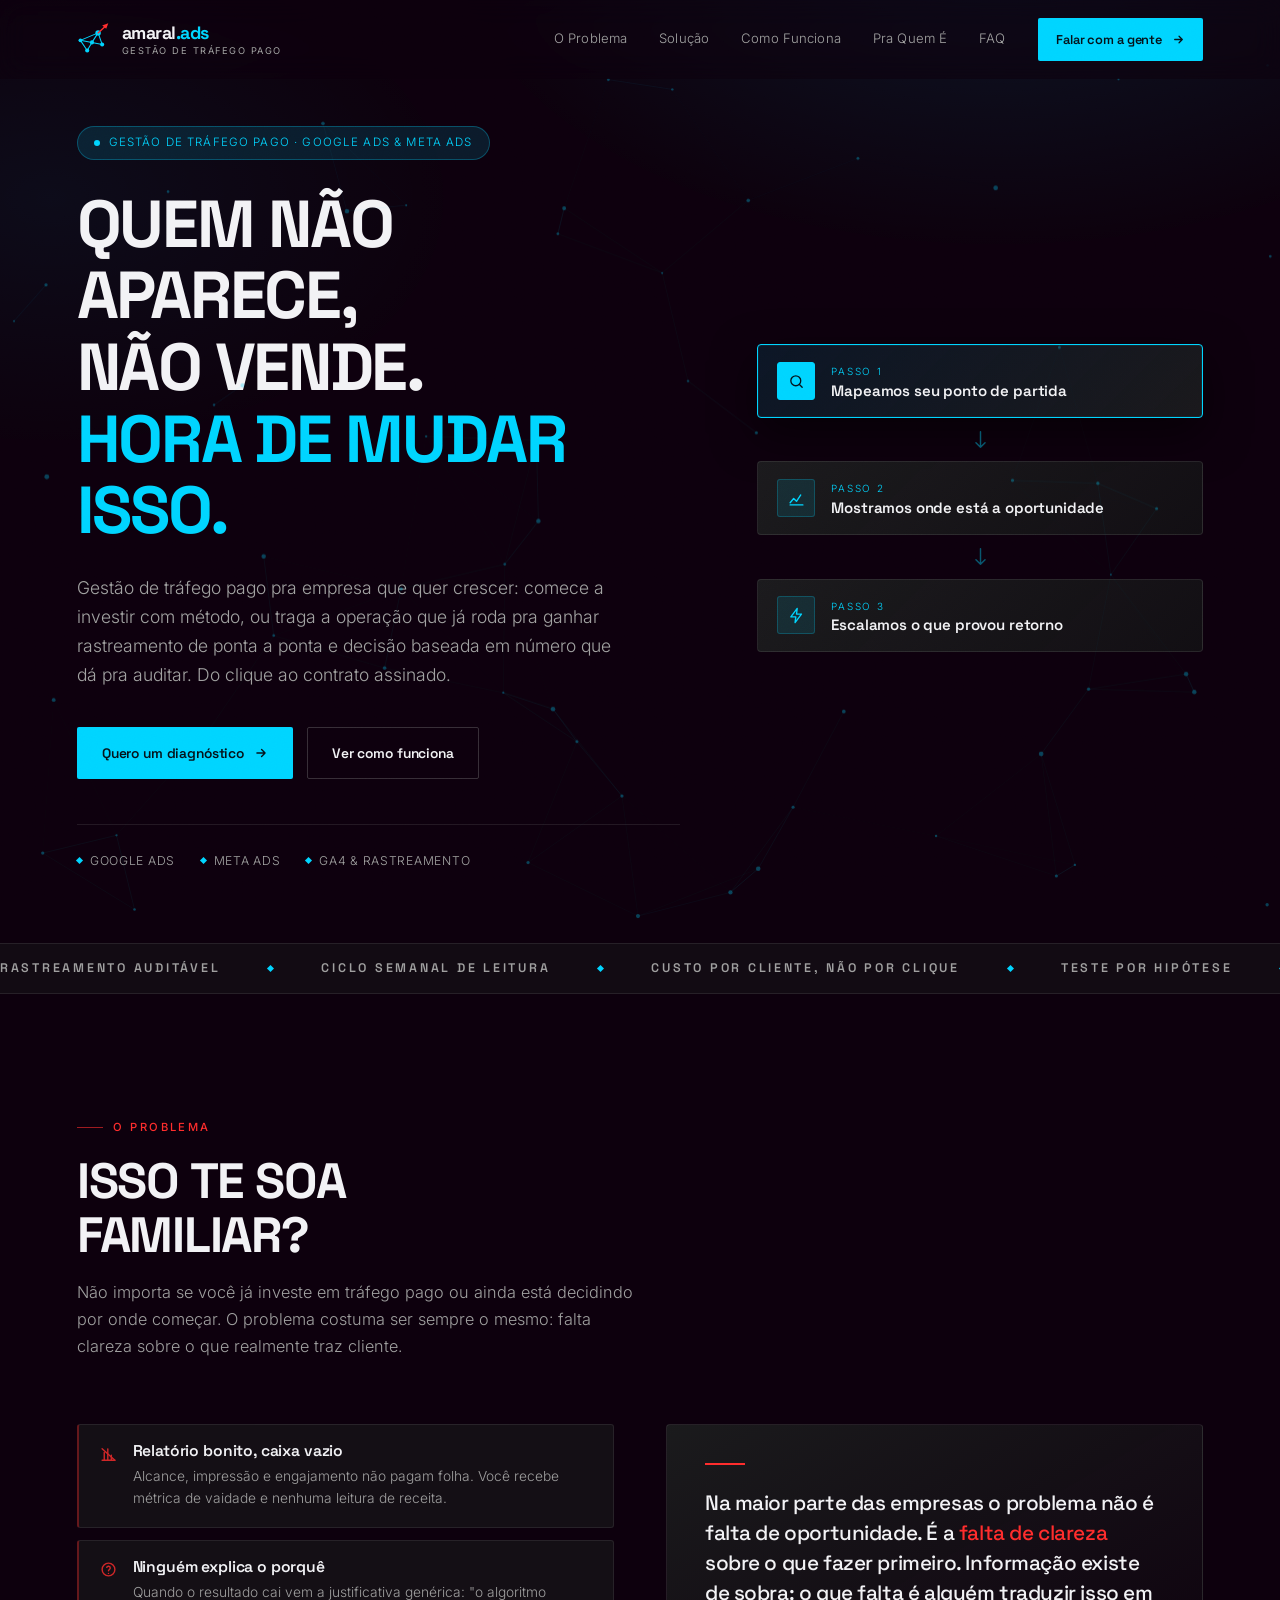
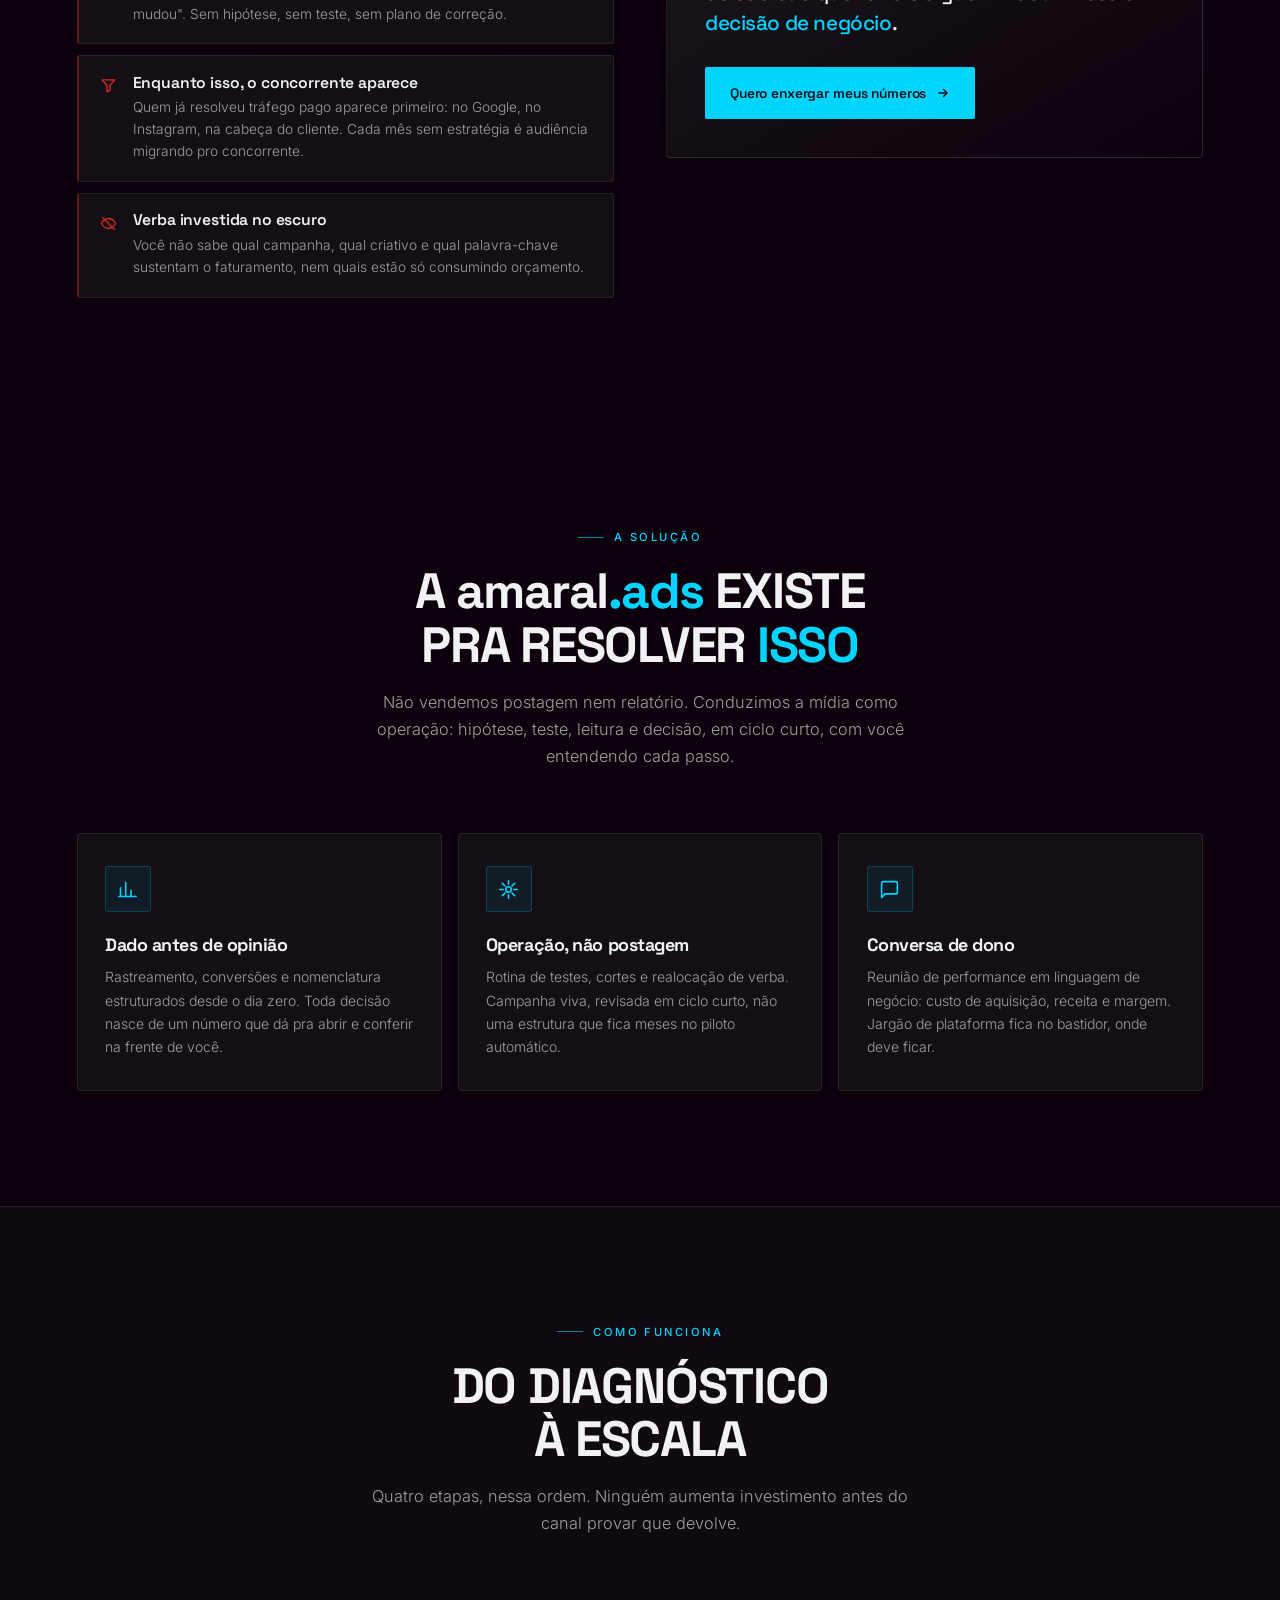
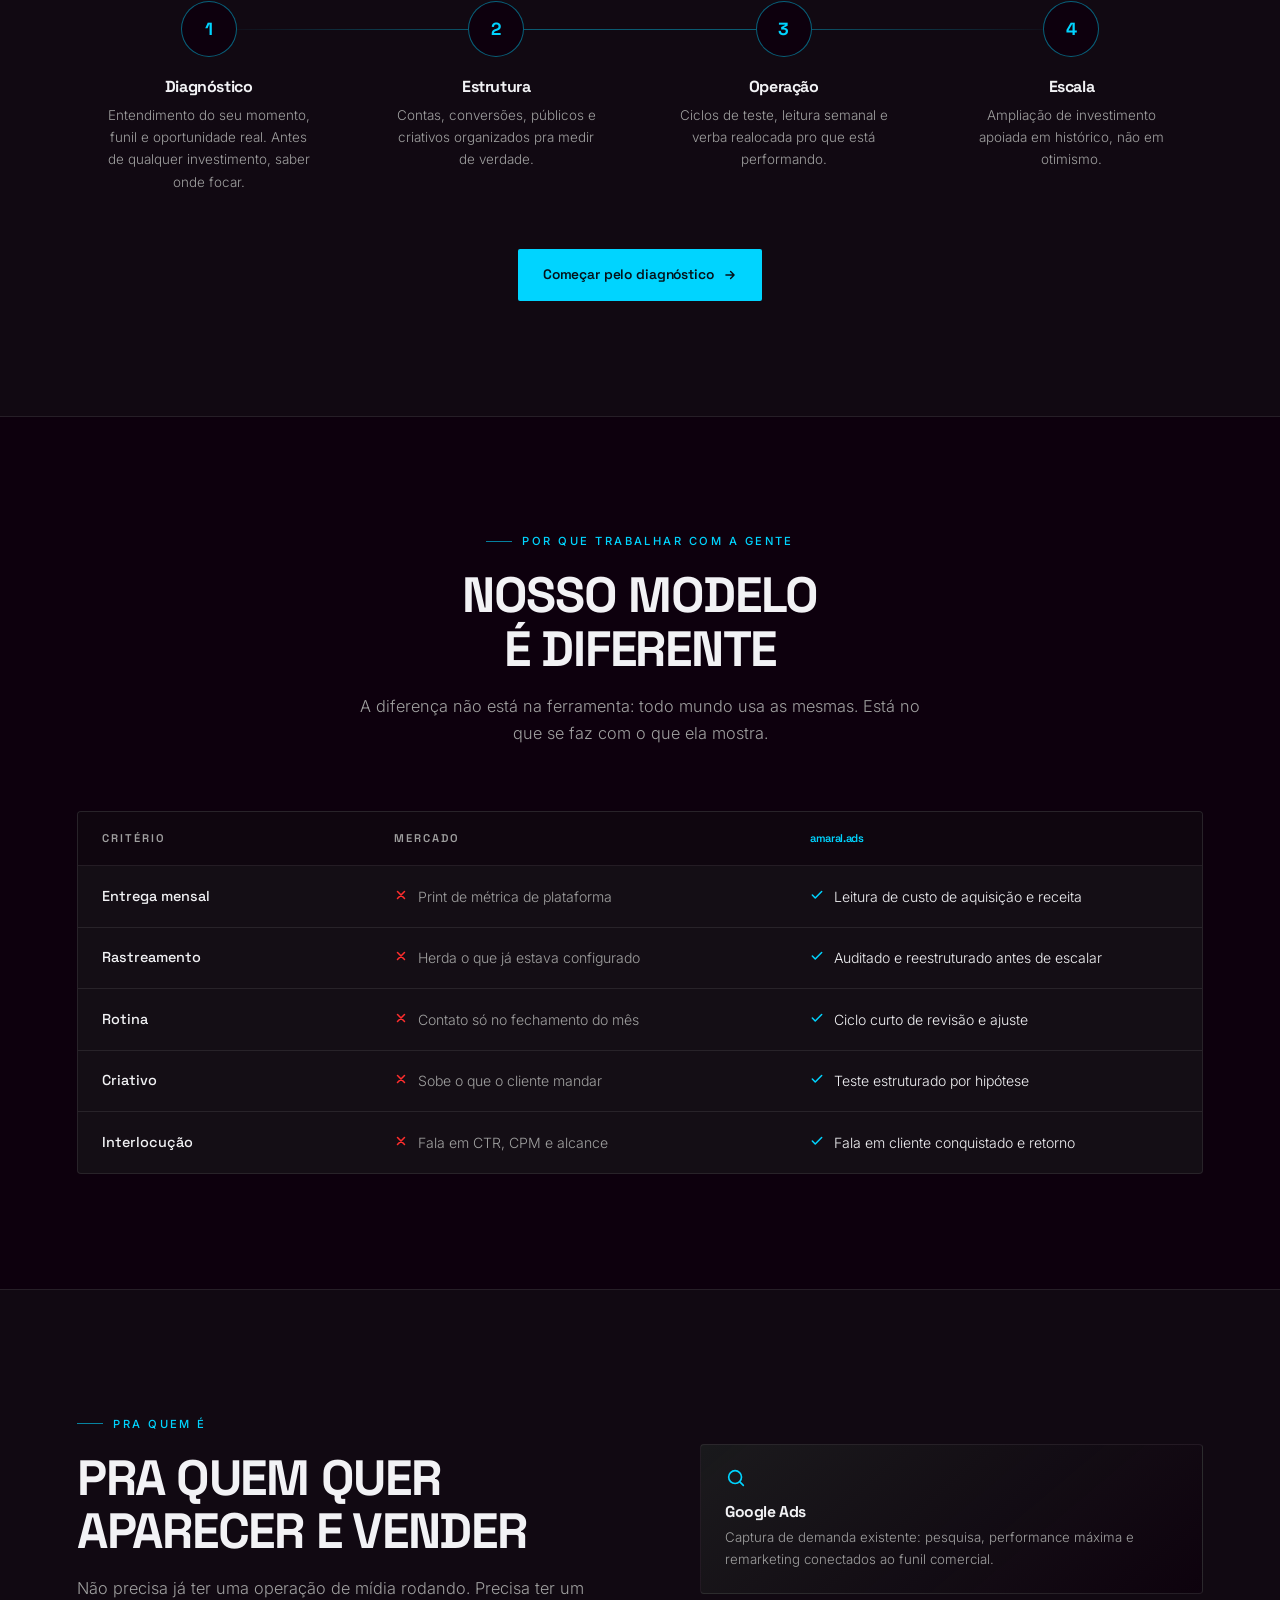
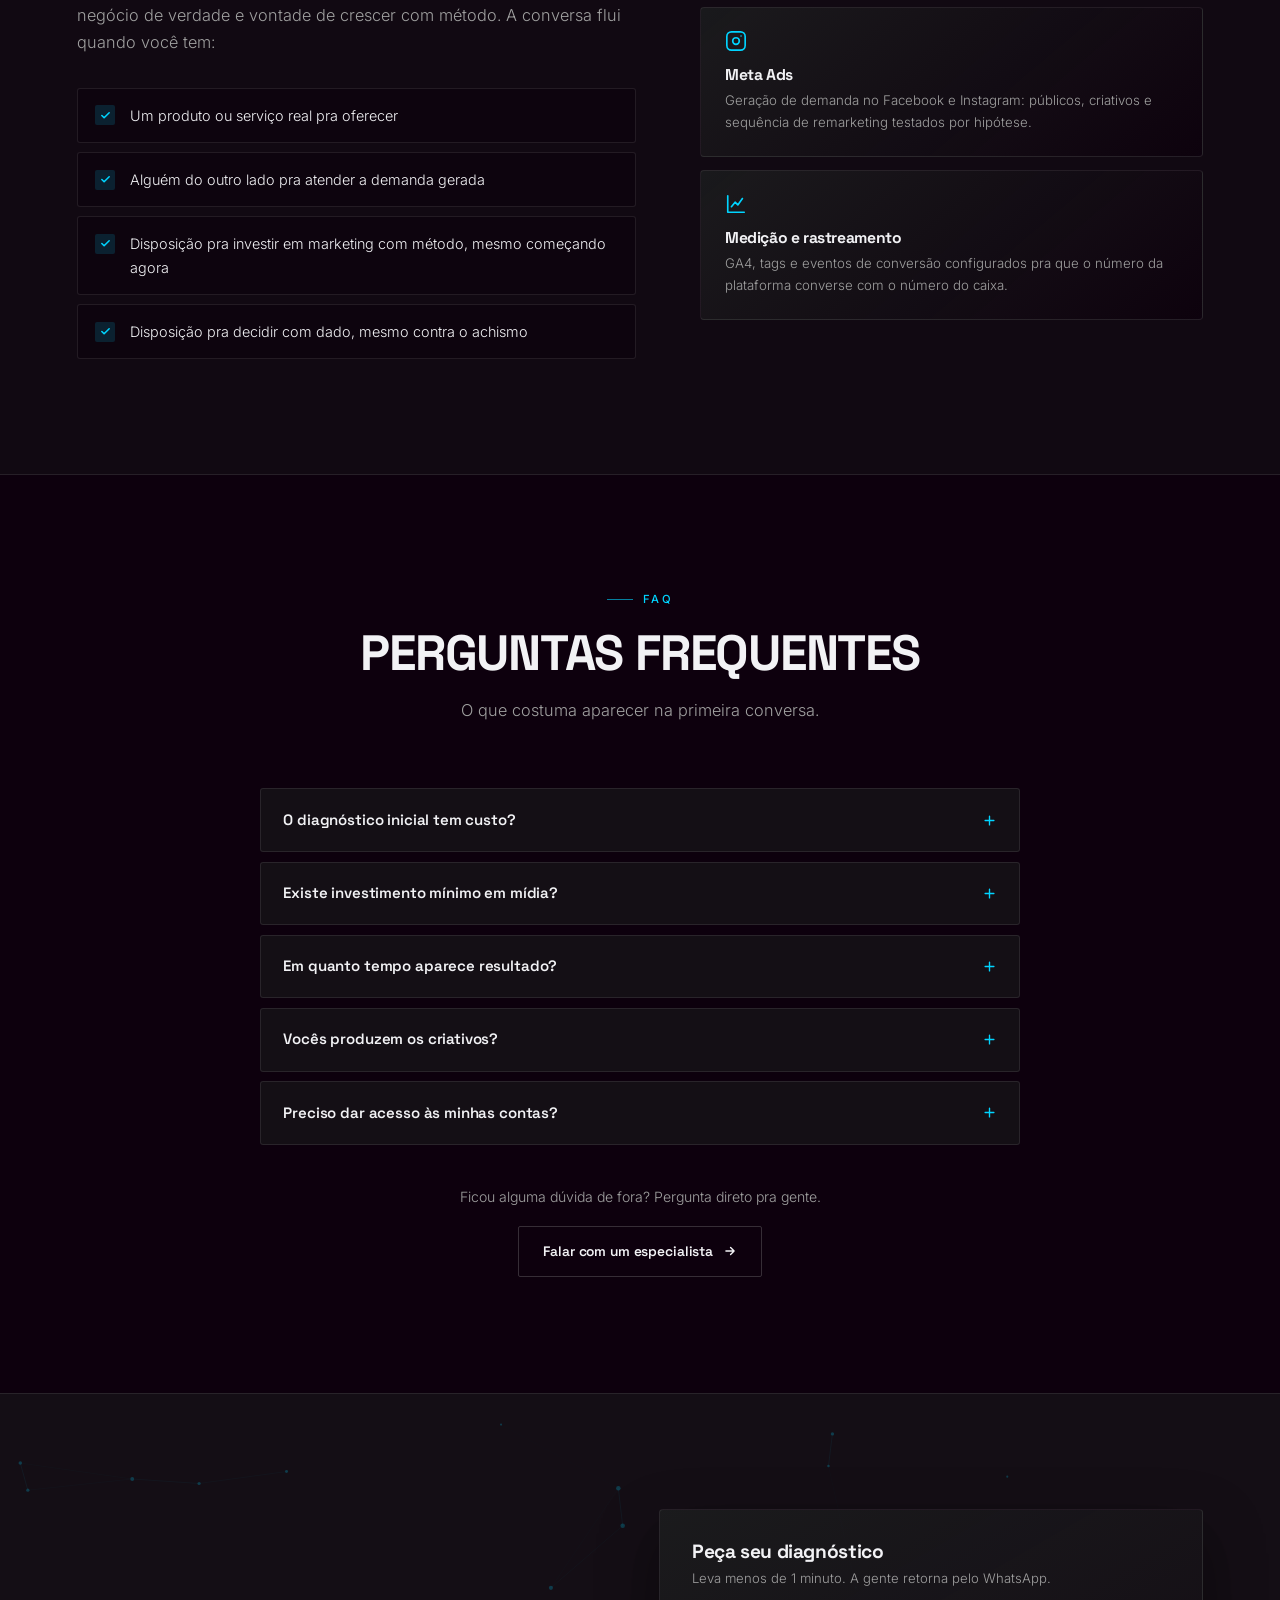
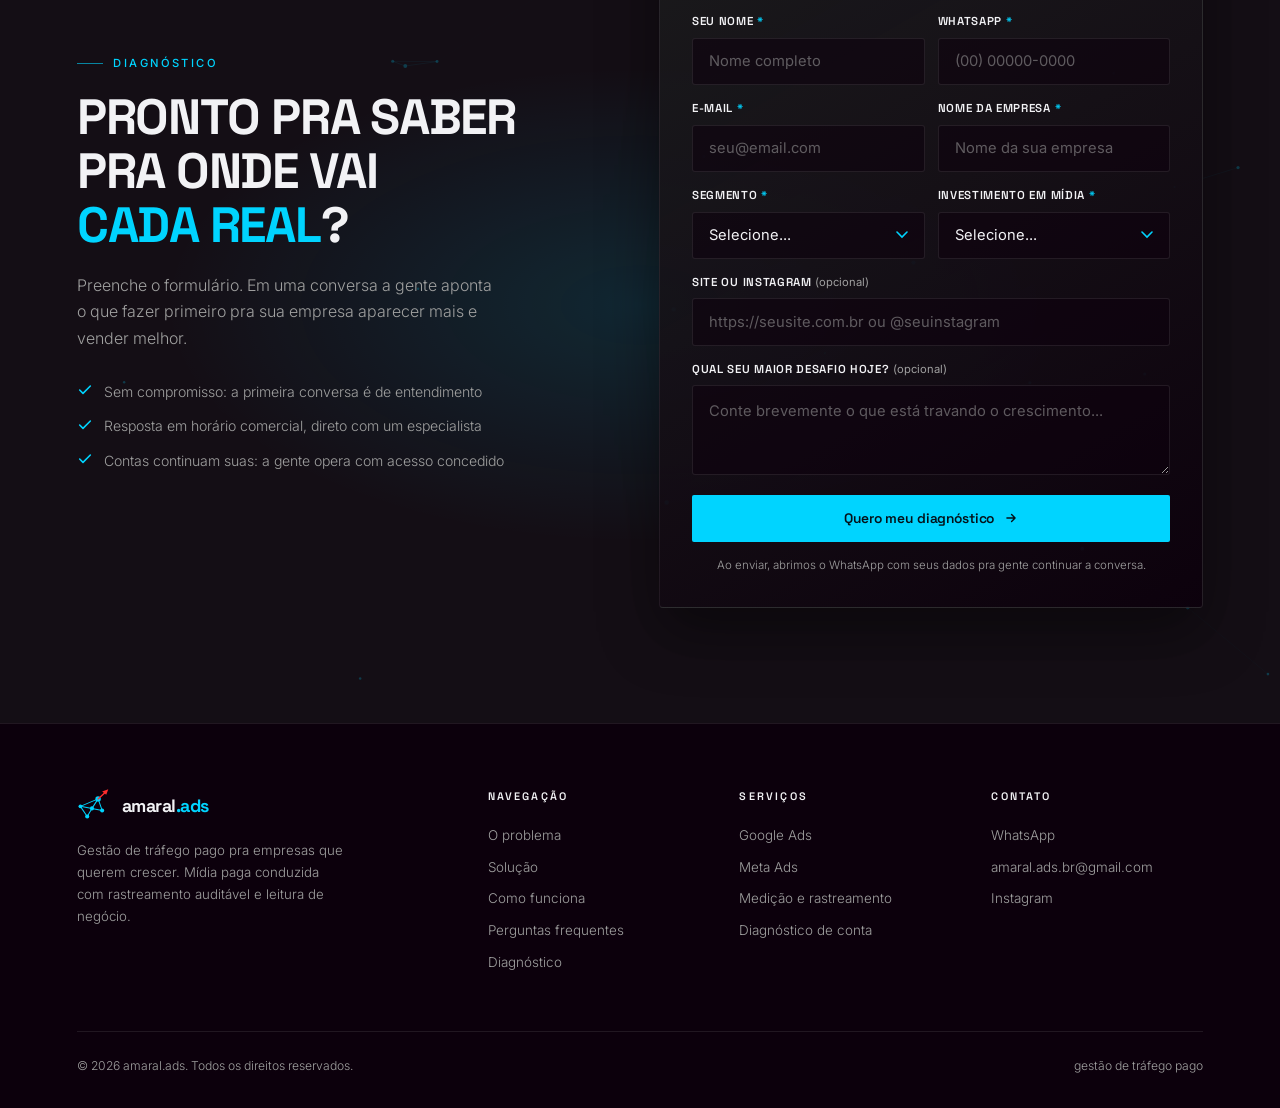
==== commit b8887155: "fix: remove nome de cliente real do placeholder do formulario O campo "empresa" do form de diagnosti" ====
--- a/index.html
+++ b/index.html
@@ -1150,7 +1150,7 @@
                         </div>
                         <div class="field">
                             <label>Nome da empresa <span class="req">*</span></label>
-                            <input type="text" name="empresa" placeholder="Ex: Farolete Casa de Peças" required>
+                            <input type="text" name="empresa" placeholder="Nome da sua empresa" required>
                         </div>
                     </div>
 
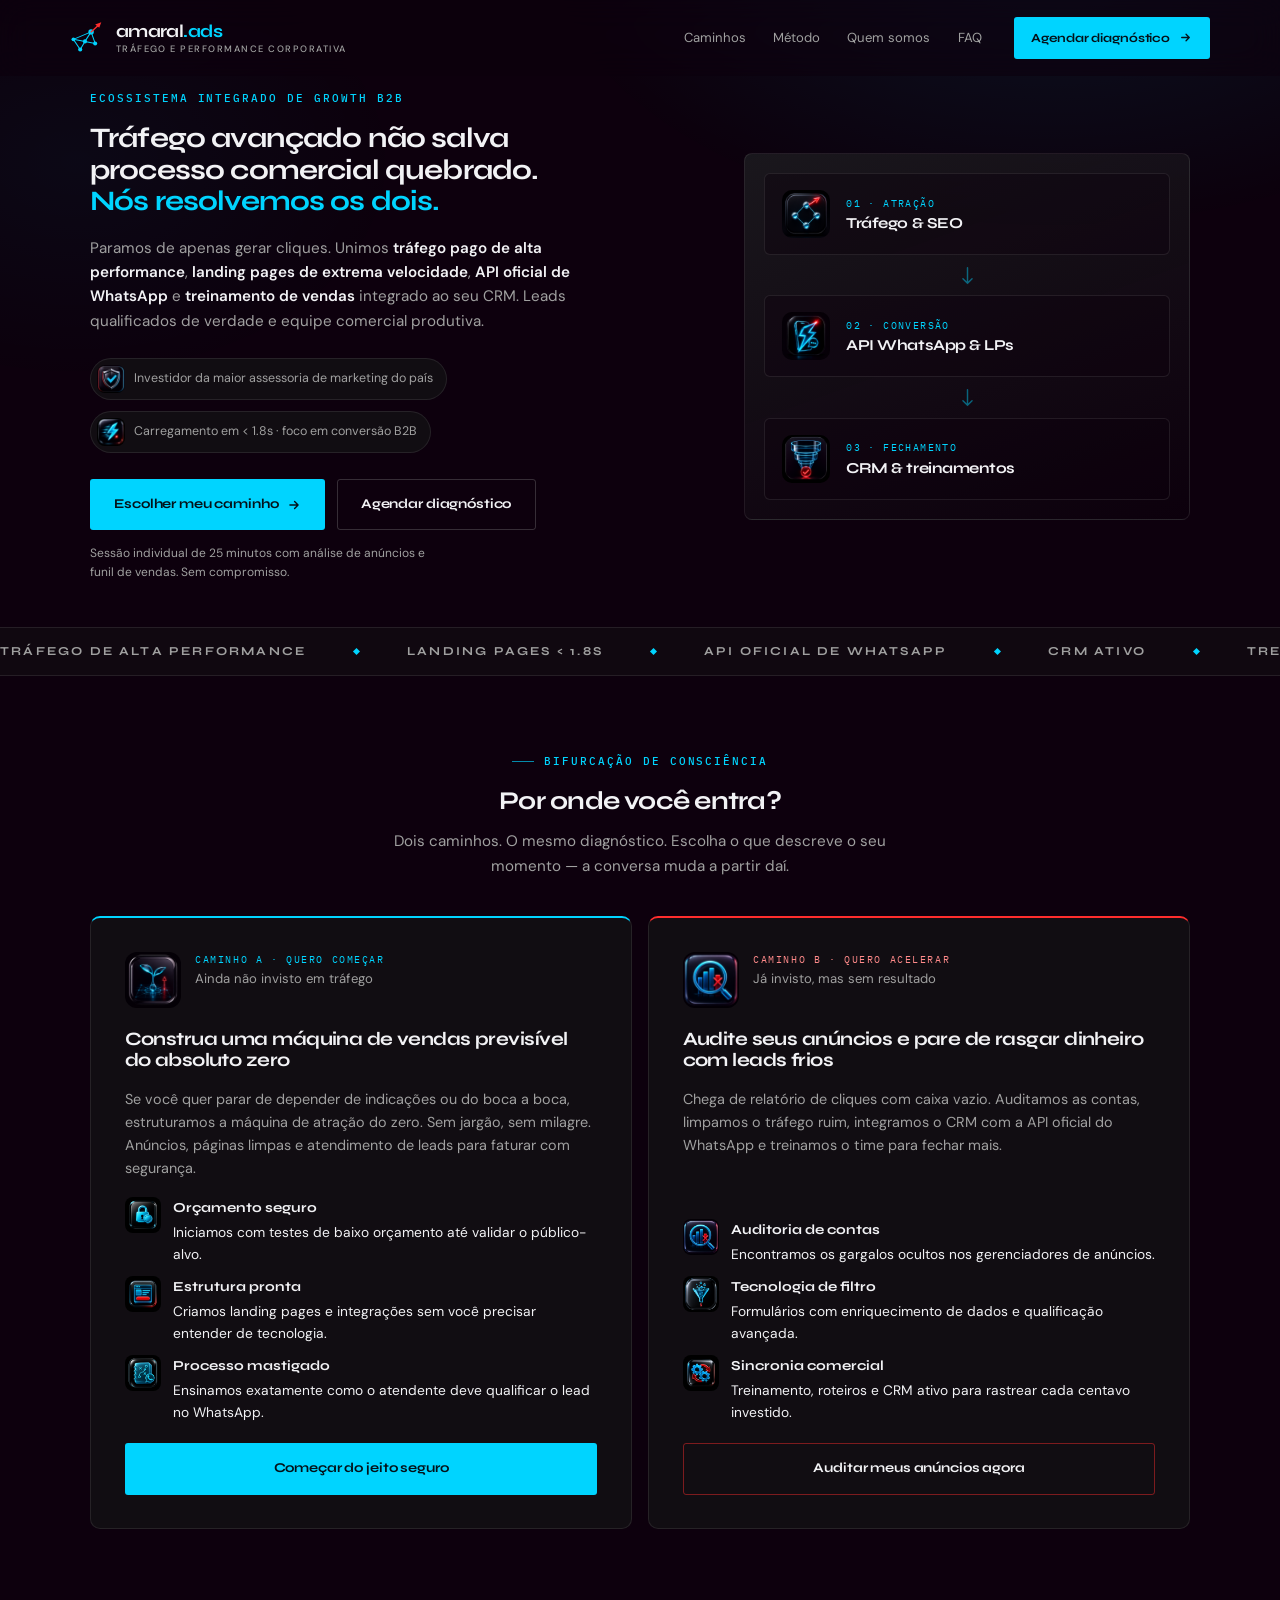
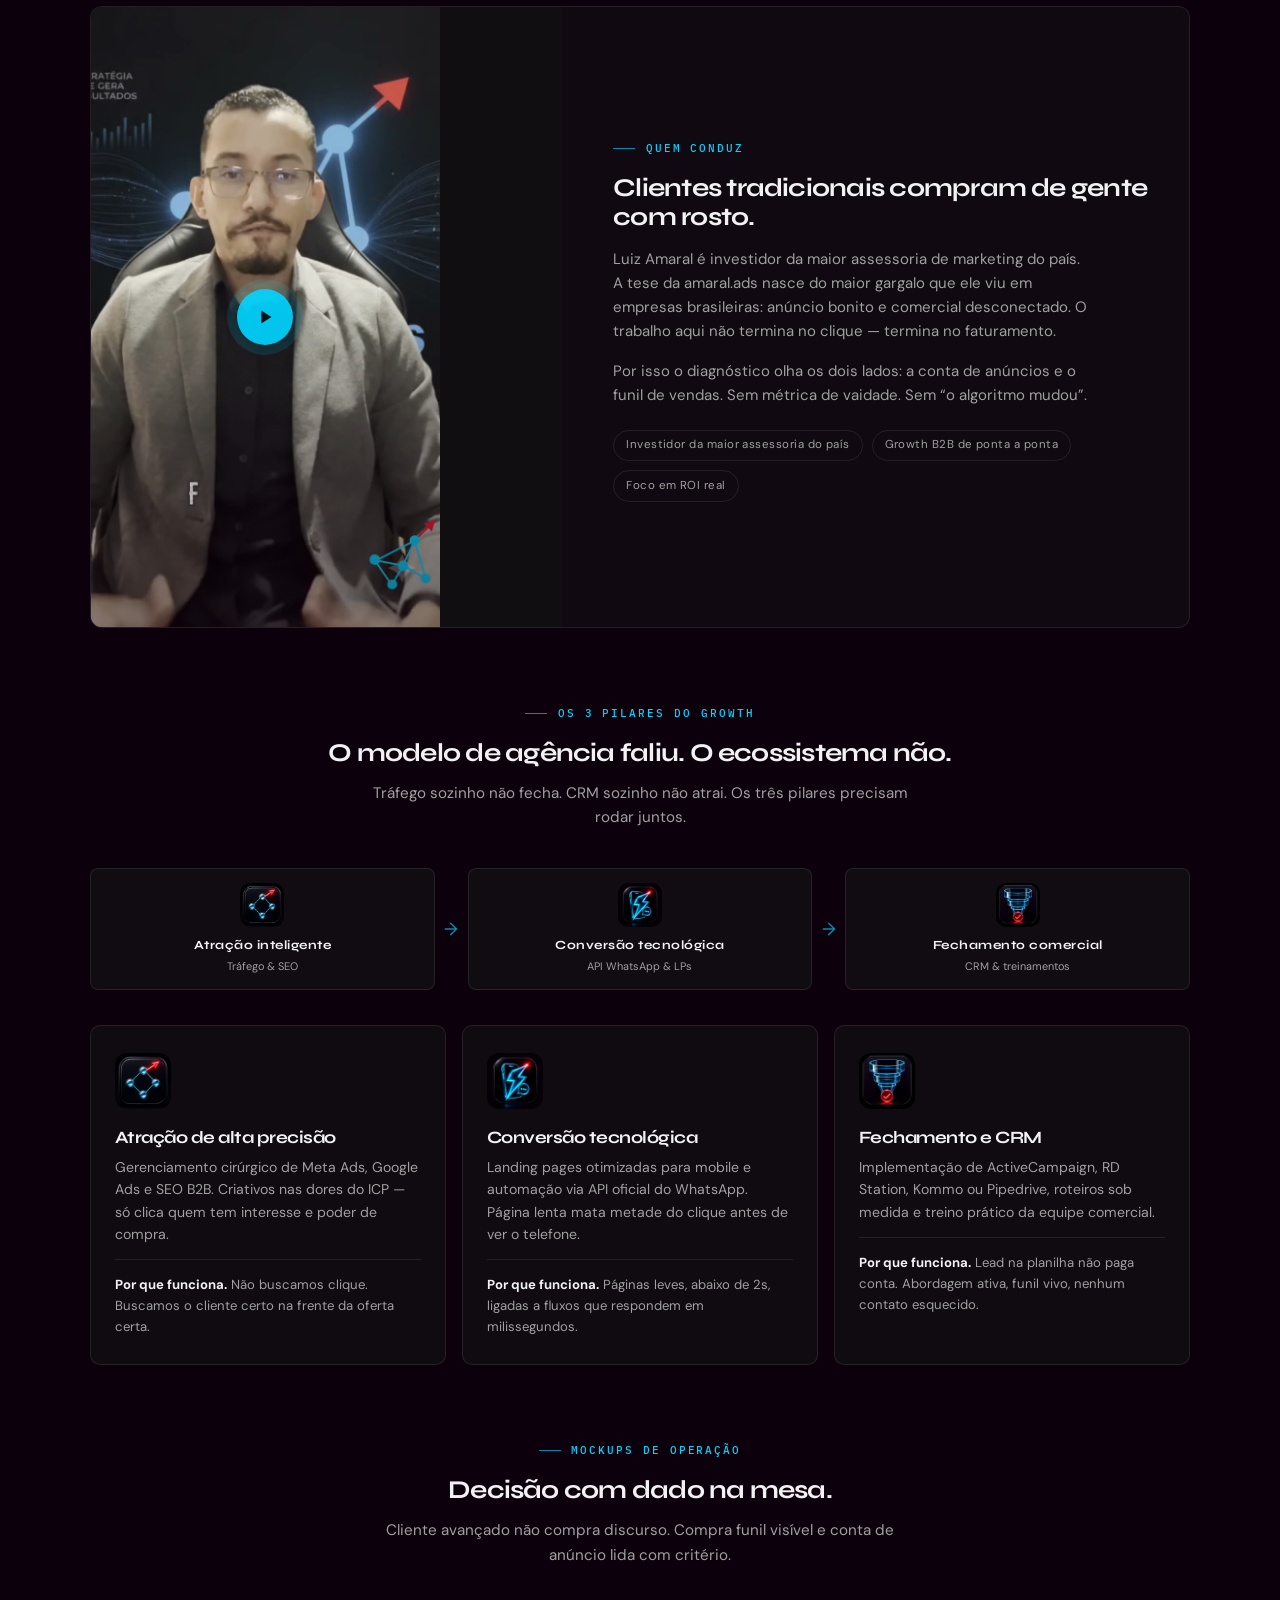
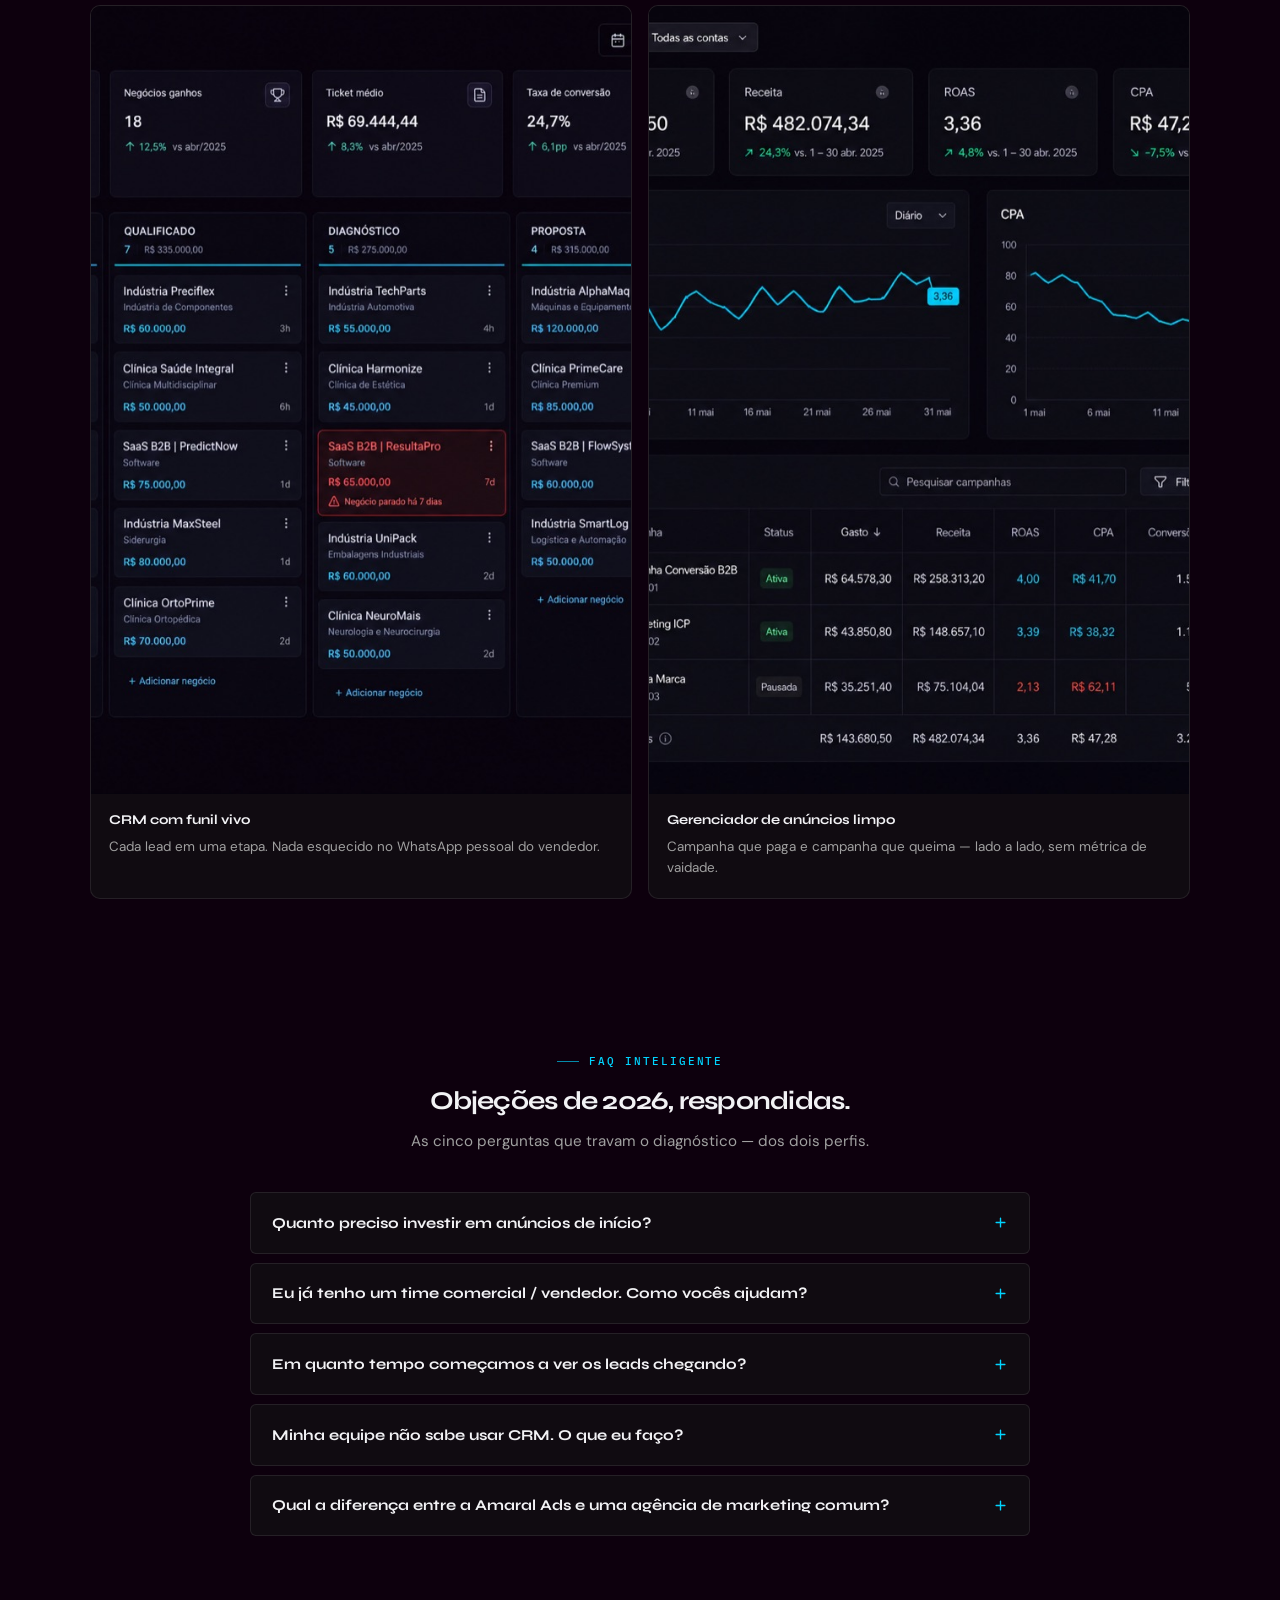
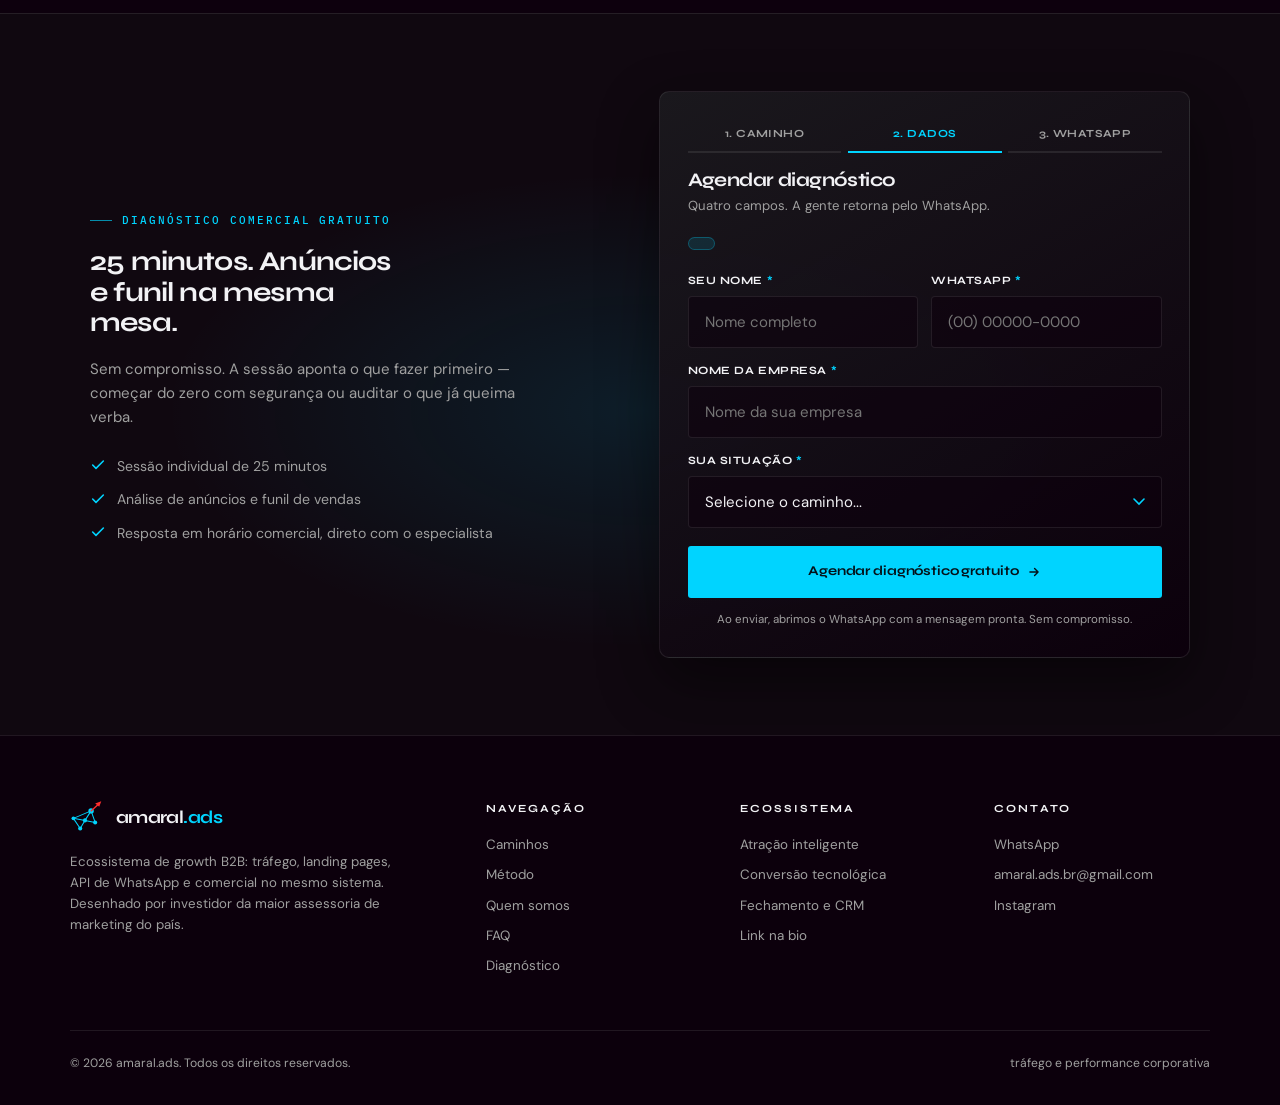
==== commit 14dac8b8: "feat: atualiza LP amaral.ads (reposicionamento growth B2B) + bio - index.html: nova copy/estrutura (" ====
--- a/index.html
+++ b/index.html
@@ -1,28 +1,20 @@
 <!DOCTYPE html>
 <!--
-  amaral.ads — Landing Page principal
-  Identidade: docs/manual_marca.png (Preto #0D000D, Chumbo #1C1C1E, Ciano #00D4FF, Vermelho #FF2D2D, Prata #A0A0A0)
-  Estrutura de referencia: Bench/4f0d599d... (LP Wolf Corp)
-
-  ANTES DE PUBLICAR, substituir os marcadores [CONFIRMAR]:
-  - Numero do WhatsApp (admin > Configurações ou constante em settings)
-  - Respostas do FAQ sobre contrato, investimento minimo e prazo
-  - Canonical/sitemap com dominio real
-  - Ativar tracking (GTM/GA4/Pixel) no admin
+  amaral.ads — Landing Page (ecossistema de growth B2B)
+  Identidade: Preto #0D000D · Ciano #00D4FF · Vermelho #FF2D2D · Prata #A0A0A0
+  Copy: plano-execucao-amaralads-v1
 -->
 <html lang="pt-BR">
 <head>
 <meta charset="UTF-8">
 <meta name="viewport" content="width=device-width, initial-scale=1.0">
-<title>Gestão de Tráfego Pago | Google Ads e Meta Ads | amaral.ads</title>
-<meta name="description" content="Gestão de tráfego pago com rastreamento auditável. Google Ads, Meta Ads e leitura de custo por cliente, do clique ao contrato. Peça seu diagnóstico com a amaral.ads.">
+<title>Ecossistema de Growth B2B | Tráfego, LP, WhatsApp e CRM | amaral.ads</title>
+<meta name="description" content="Tráfego avançado não salva processo comercial quebrado. A amaral.ads une anúncios, landing pages ultrarrápidas, API oficial de WhatsApp e treinamento de vendas. Diagnóstico comercial gratuito.">
 <meta name="author" content="amaral.ads">
 <meta name="robots" content="index, follow, max-image-preview:large">
 <meta name="theme-color" content="#0D000D">
-<meta name="keywords" content="gestão de tráfego pago, agência de tráfego pago, Google Ads, Meta Ads, Facebook Ads, Instagram Ads, GA4, GTM, diagnóstico de tráfego, performance digital">
-<!-- Canonical: descomente e ajuste após definir o domínio
-<link rel="canonical" href="https://SEU-DOMINIO/">
--->
+<meta name="keywords" content="growth B2B, tráfego pago, Google Ads, Meta Ads, landing page, API WhatsApp, CRM, treinamento de vendas, diagnóstico comercial">
+<link rel="canonical" href="https://marketing.amaralads.com.br/">
 <link rel="icon" href="assets/favicon.ico" sizes="any">
 <link rel="icon" type="image/png" sizes="32x32" href="assets/favicon-32.png">
 <link rel="icon" type="image/png" sizes="16x16" href="assets/favicon-16.png">
@@ -32,16 +24,17 @@
 <meta property="og:type" content="website">
 <meta property="og:locale" content="pt_BR">
 <meta property="og:site_name" content="amaral.ads">
-<meta property="og:title" content="Gestão de Tráfego Pago | Google Ads e Meta Ads | amaral.ads">
-<meta property="og:description" content="Tráfego pago com rastreamento auditável e leitura de receita. Google Ads, Meta Ads e diagnóstico sem métrica de vaidade.">
+<meta property="og:url" content="https://marketing.amaralads.com.br/">
+<meta property="og:title" content="Tráfego avançado não salva processo comercial quebrado. Nós resolvemos os dois.">
+<meta property="og:description" content="Ecossistema de growth B2B: anúncios, LPs ultrarrápidas, API oficial de WhatsApp e treinamento de vendas. Diagnóstico comercial gratuito.">
 <meta property="og:image" content="assets/og-image.png">
 <meta property="og:image:width" content="1200">
 <meta property="og:image:height" content="630">
-<meta property="og:image:alt" content="amaral.ads: gestão de tráfego pago">
+<meta property="og:image:alt" content="amaral.ads — tráfego e performance corporativa">
 
 <meta name="twitter:card" content="summary_large_image">
-<meta name="twitter:title" content="Gestão de Tráfego Pago | amaral.ads">
-<meta name="twitter:description" content="Google Ads, Meta Ads e rastreamento auditável. Peça seu diagnóstico.">
+<meta name="twitter:title" content="Ecossistema de Growth B2B | amaral.ads">
+<meta name="twitter:description" content="Unimos tráfego, tecnologia e comercial. Diagnóstico de 25 minutos, sem compromisso.">
 <meta name="twitter:image" content="assets/og-image.png">
 
 <script type="application/ld+json">
@@ -50,16 +43,19 @@
   "@graph": [
     {
       "@type": "Organization",
-      "@id": "#organization",
+      "@id": "https://marketing.amaralads.com.br/#organization",
       "name": "amaral.ads",
       "alternateName": "Amaral Ads",
-      "url": "/",
-      "logo": "assets/icon-512.png",
+      "url": "https://marketing.amaralads.com.br/",
+      "logo": "https://marketing.amaralads.com.br/assets/icon-512.png",
       "email": "amaral.ads.br@gmail.com",
-      "description": "Gestão de tráfego pago para empresas que querem crescer: Google Ads, Meta Ads e medição com GA4/GTM.",
-      "sameAs": [
-        "https://www.instagram.com/amaral.ads.br/"
-      ],
+      "description": "Assessoria de growth B2B: tráfego pago, landing pages, API oficial de WhatsApp, CRM e treinamento de vendas. Fundada por investidor da maior assessoria de marketing do país.",
+      "sameAs": ["https://www.instagram.com/amaral.ads.br/"],
+      "founder": {
+        "@type": "Person",
+        "name": "Luiz Amaral",
+        "jobTitle": "Investidor da maior assessoria de marketing do país"
+      },
       "contactPoint": {
         "@type": "ContactPoint",
         "contactType": "sales",
@@ -69,25 +65,24 @@
     },
     {
       "@type": "WebSite",
-      "@id": "#website",
+      "@id": "https://marketing.amaralads.com.br/#website",
       "name": "amaral.ads",
-      "url": "/",
-      "publisher": { "@id": "#organization" },
+      "url": "https://marketing.amaralads.com.br/",
+      "publisher": { "@id": "https://marketing.amaralads.com.br/#organization" },
       "inLanguage": "pt-BR"
     },
     {
       "@type": "ProfessionalService",
-      "@id": "#service",
-      "name": "Gestão de Tráfego Pago | amaral.ads",
-      "serviceType": "Gestão de tráfego pago",
-      "provider": { "@id": "#organization" },
+      "@id": "https://marketing.amaralads.com.br/#service",
+      "name": "Ecossistema de Growth B2B | amaral.ads",
+      "serviceType": "Growth B2B, tráfego pago, CRM e treinamento comercial",
+      "provider": { "@id": "https://marketing.amaralads.com.br/#organization" },
       "areaServed": "BR",
-      "url": "/",
-      "description": "Operação de Google Ads e Meta Ads com rastreamento auditável, ciclo curto de testes e leitura de custo por cliente.",
+      "url": "https://marketing.amaralads.com.br/",
       "offers": {
         "@type": "Offer",
-        "name": "Diagnóstico de tráfego pago",
-        "description": "Conversa inicial de entendimento sobre contas, funil e oportunidades de mídia paga.",
+        "name": "Diagnóstico comercial gratuito",
+        "description": "Sessão individual de 25 minutos com análise de anúncios e funil de vendas. Sem compromisso.",
         "price": "0",
         "priceCurrency": "BRL",
         "availability": "https://schema.org/InStock"
@@ -98,26 +93,42 @@
       "mainEntity": [
         {
           "@type": "Question",
-          "name": "O diagnóstico inicial tem custo?",
+          "name": "Quanto preciso investir em anúncios de início?",
           "acceptedAnswer": {
             "@type": "Answer",
-            "text": "A primeira conversa é de entendimento: olhamos suas contas, seu funil e seu objetivo pra dizer se faz sentido trabalharmos juntos."
+            "text": "O investimento é proporcional ao tamanho do seu mercado e à sua meta de vendas. Para empresas iniciantes, começamos de forma enxuta para validar a oferta antes de acelerar. Para empresas maduras, analisamos o CAC ideal para escalar com segurança."
           }
         },
         {
           "@type": "Question",
-          "name": "Existe investimento mínimo em mídia?",
+          "name": "Eu já tenho um time comercial / vendedor. Como vocês ajudam?",
           "acceptedAnswer": {
             "@type": "Answer",
-            "text": "Depende do mercado e do ciclo de venda. No diagnóstico definimos o piso necessário pra gerar volume de dado suficiente pra decidir."
+            "text": "Nós não substituímos seu time comercial, nós o tornamos mais produtivo. Fornecemos scripts de abordagem para WhatsApp e organizamos o funil do CRM para que seus vendedores saibam exatamente para quem ligar e como conduzir o fechamento."
           }
         },
         {
           "@type": "Question",
-          "name": "Em quanto tempo aparece resultado?",
+          "name": "Em quanto tempo começamos a ver os leads chegando?",
           "acceptedAnswer": {
             "@type": "Answer",
-            "text": "Os primeiros ciclos servem pra estruturar medição e aprender o que converte. Prazo real é estimado no diagnóstico, com o cenário do cliente na mesa."
+            "text": "A estrutura inicial de tráfego e landing pages é implementada em até 15 dias. Com os anúncios ativos, os leads começam a entrar em até 48 horas. A otimização fina do funil ocorre nas semanas seguintes com base em dados de vendas reais."
+          }
+        },
+        {
+          "@type": "Question",
+          "name": "Minha equipe não sabe usar CRM. O que eu faço?",
+          "acceptedAnswer": {
+            "@type": "Answer",
+            "text": "Fazemos a configuração técnica completa, desenhamos as etapas de vendas no CRM e oferecemos treinamento prático para a equipe. Deixamos a ferramenta pronta para que o time só precise mover os cards e registrar as vendas."
+          }
+        },
+        {
+          "@type": "Question",
+          "name": "Qual a diferença entre a Amaral Ads e uma agência de marketing comum?",
+          "acceptedAnswer": {
+            "@type": "Answer",
+            "text": "Agências comuns entregam relatórios de cliques e dizem que o trabalho delas acabou. Nós somos uma assessoria de Growth: analisamos desde o clique do anúncio até a velocidade da página, a resposta da automação do WhatsApp e a taxa de fechamento dos vendedores."
           }
         }
       ]
@@ -128,1146 +139,774 @@
 
 <link rel="preconnect" href="https://fonts.googleapis.com">
 <link rel="preconnect" href="https://fonts.gstatic.com" crossorigin>
-<link href="https://fonts.googleapis.com/css2?family=Space+Grotesk:wght@500;600;700&family=Inter:wght@300;400;500;600&display=swap" rel="stylesheet">
+<link href="https://fonts.googleapis.com/css2?family=Syne:wght@600;700;800&family=DM+Sans:ital,opsz,wght@0,9..40,300;0,9..40,400;0,9..40,500;0,9..40,600;1,9..40,400&family=IBM+Plex+Mono:wght@400;500&display=swap" rel="stylesheet">
 <style>
 :root{
-    --black:#0D000D;
-    --panel:#1C1C1E;
-    --panel-2:#232326;
-    --cyan:#00D4FF;
-    --cyan-dim:rgba(0,212,255,0.12);
-    --red:#FF2D2D;
-    --silver:#A0A0A0;
-    --white:#F2F2F5;
-    --line:rgba(160,160,160,0.14);
-    --line-strong:rgba(160,160,160,0.28);
-    --ease:cubic-bezier(.22,.61,.36,1);
-    --pad:clamp(1.25rem, 6vw, 7rem);
-}
-
-*,*::before,*::after{ margin:0; padding:0; box-sizing:border-box; }
-html{ scroll-behavior:smooth; }
-
+  --black:#0D000D;
+  --panel:#141216;
+  --panel-2:#1B191E;
+  --cyan:#00D4FF;
+  --cyan-dim:rgba(0,212,255,.12);
+  --red:#FF2D2D;
+  --silver:#A0A0A0;
+  --white:#F2F2F5;
+  --line:rgba(160,160,160,.14);
+  --line-strong:rgba(160,160,160,.28);
+  --ease:cubic-bezier(.22,.61,.36,1);
+  --pad:clamp(1.25rem, 5.5vw, 6.5rem);
+}
+*,*::before,*::after{margin:0;padding:0;box-sizing:border-box}
+html{scroll-behavior:smooth;scroll-padding-top:5.25rem}
 body{
-    background:var(--black);
-    color:var(--white);
-    font-family:'Inter', sans-serif;
-    font-weight:300;
-    font-size:16px;
-    line-height:1.65;
-    overflow-x:hidden;
-    -webkit-font-smoothing:antialiased;
-}
-
-h1,h2,h3,h4,.display,.brand-name,.step-num,.stat-num{
-    font-family:'Space Grotesk', sans-serif;
-    font-weight:700;
-    letter-spacing:-0.025em;
-    line-height:1.08;
-}
-
-a{ color:inherit; text-decoration:none; }
-img,svg{ display:block; }
-
-/* ─── ATMOSFERA ─── */
+  background:var(--black);color:var(--white);
+  font-family:'DM Sans',sans-serif;font-weight:400;font-size:15px;line-height:1.6;
+  overflow-x:hidden;-webkit-font-smoothing:antialiased;
+}
+h1,h2,h3,h4,.brand-name{
+  font-family:Syne,sans-serif;font-weight:700;letter-spacing:-.03em;line-height:1.12;
+}
+a{color:inherit;text-decoration:none}
+img,svg{display:block;max-width:100%}
+button,input,select,textarea{font:inherit}
+
 body::before{
-    content:'';
-    position:fixed; inset:0; z-index:0; pointer-events:none;
-    background:
-        radial-gradient(900px 520px at 78% -8%, rgba(0,212,255,0.10), transparent 62%),
-        radial-gradient(680px 420px at 4% 22%, rgba(0,212,255,0.05), transparent 60%);
-}
-body::after{
-    content:'';
-    position:fixed; inset:0; z-index:60; pointer-events:none; opacity:0.35;
-    background-image:url("data:image/svg+xml,%3Csvg xmlns='http://www.w3.org/2000/svg' width='140' height='140'%3E%3Cfilter id='n'%3E%3CfeTurbulence type='fractalNoise' baseFrequency='0.85' numOctaves='3'/%3E%3C/filter%3E%3Crect width='140' height='140' filter='url(%23n)' opacity='0.32'/%3E%3C/svg%3E");
-    mix-blend-mode:overlay;
-}
-
-canvas#netBg{
-    position:absolute; inset:0; width:100%; height:100%;
-    z-index:0; pointer-events:none; opacity:0.6;
-}
-
-/* ─── HEADER ─── */
+  content:'';position:fixed;inset:0;z-index:0;pointer-events:none;
+  background:
+    radial-gradient(820px 460px at 82% -6%, rgba(0,212,255,.09), transparent 62%),
+    radial-gradient(560px 380px at 6% 18%, rgba(0,212,255,.04), transparent 58%);
+}
+
 header{
-    position:fixed; top:0; left:0; right:0; z-index:50;
-    display:flex; align-items:center; justify-content:space-between;
-    gap:1.5rem;
-    padding:1.1rem var(--pad);
-    background:rgba(13,0,13,0.55);
-    backdrop-filter:blur(14px);
-    border-bottom:1px solid transparent;
-    transition:background .35s var(--ease), border-color .35s var(--ease), padding .35s var(--ease);
-}
-header.scrolled{
-    background:rgba(13,0,13,0.9);
-    border-bottom-color:var(--line);
-    padding-top:.8rem; padding-bottom:.8rem;
-}
-#progress{
-    position:absolute; left:0; bottom:-1px; height:2px; width:0%;
-    background:linear-gradient(90deg, var(--cyan), rgba(0,212,255,0.25));
-    box-shadow:0 0 12px rgba(0,212,255,0.7);
-    transition:width .1s linear;
-}
-
-.brand{ display:flex; align-items:center; gap:.7rem; }
-.brand-mark{ width:34px; height:34px; flex:none; }
-.brand-txt{ display:flex; flex-direction:column; line-height:1; }
-.brand-name{ font-size:1.12rem; letter-spacing:-0.03em; }
-.brand-name .dot{ color:var(--cyan); }
-.brand-tag{
-    font-size:.58rem; font-weight:400; letter-spacing:.16em;
-    text-transform:uppercase; color:var(--silver); margin-top:.28rem;
-}
-
-nav{ display:flex; align-items:center; gap:2rem; }
-nav a{
-    font-size:.82rem; color:var(--silver); letter-spacing:.01em;
-    position:relative; padding:.25rem 0; transition:color .25s var(--ease);
-}
-nav a::after{
-    content:''; position:absolute; left:0; bottom:0; height:1px; width:0;
-    background:var(--cyan); transition:width .3s var(--ease);
-}
-nav a:hover{ color:var(--white); }
-nav a:hover::after{ width:100%; }
-.nav-links{ display:flex; gap:2rem; }
-
-/* ─── BOTOES ─── */
+  position:fixed;top:0;left:0;right:0;z-index:50;
+  display:flex;align-items:center;justify-content:space-between;gap:1.5rem;
+  padding:1.05rem var(--pad);
+  background:rgba(13,0,13,.55);backdrop-filter:blur(16px);
+  border-bottom:1px solid transparent;
+  transition:background .35s var(--ease),border-color .35s var(--ease),padding .35s var(--ease);
+}
+header.scrolled{background:rgba(13,0,13,.92);border-bottom-color:var(--line);padding-top:.78rem;padding-bottom:.78rem}
+#progress{position:absolute;left:0;bottom:-1px;height:2px;width:0;background:linear-gradient(90deg,var(--cyan),rgba(0,212,255,.2));box-shadow:0 0 12px rgba(0,212,255,.55)}
+
+.brand{display:flex;align-items:center;gap:.7rem}
+.brand-mark{width:34px;height:34px;flex:none}
+.brand-txt{display:flex;flex-direction:column;line-height:1}
+.brand-name{font-size:1.12rem}
+.brand-name .dot{color:var(--cyan)}
+.brand-tag{font-size:.58rem;font-weight:500;letter-spacing:.16em;text-transform:uppercase;color:var(--silver);margin-top:.28rem}
+
+nav{display:flex;align-items:center;gap:2rem}
+.nav-links{display:flex;gap:1.7rem}
+nav a:not(.btn){font-size:.82rem;color:var(--silver);position:relative;padding:.25rem 0;transition:color .25s}
+nav a:not(.btn)::after{content:'';position:absolute;left:0;bottom:0;height:1px;width:0;background:var(--cyan);transition:width .3s var(--ease)}
+nav a:not(.btn):hover{color:var(--white)}
+nav a:not(.btn):hover::after{width:100%}
+
 .btn{
-    display:inline-flex; align-items:center; gap:.6rem;
-    font-family:'Space Grotesk', sans-serif; font-weight:600; font-size:.86rem;
-    letter-spacing:-0.01em;
-    padding:.85rem 1.5rem; border-radius:2px; border:1px solid transparent;
-    cursor:pointer; position:relative; overflow:hidden;
-    transition:transform .25s var(--ease), box-shadow .3s var(--ease),
-               background .3s var(--ease), color .3s var(--ease), border-color .3s var(--ease);
-}
-.btn svg{ transition:transform .3s var(--ease); }
-.btn:hover svg{ transform:translateX(4px); }
-
-.btn-primary{
-    background:var(--cyan); color:#04121a;
-    box-shadow:0 0 0 rgba(0,212,255,0);
-}
-.btn-primary:hover{
-    transform:translateY(-2px);
-    box-shadow:0 10px 34px rgba(0,212,255,0.32);
-}
-.btn-ghost{
-    background:transparent; color:var(--white); border-color:var(--line-strong);
-}
-.btn-ghost:hover{ border-color:var(--cyan); color:var(--cyan); transform:translateY(-2px); }
-.btn-sm{ padding:.62rem 1.1rem; font-size:.8rem; }
-
-/* ─── ESTRUTURA ─── */
-section{ position:relative; z-index:2; padding:clamp(4.5rem,9vw,8rem) var(--pad); }
-.shell{ max-width:1180px; margin:0 auto; width:100%; }
-
-.kicker{
-    display:inline-flex; align-items:center; gap:.65rem;
-    font-family:'Inter',sans-serif; font-weight:500;
-    font-size:.7rem; letter-spacing:.22em; text-transform:uppercase;
-    color:var(--cyan); margin-bottom:1.1rem;
-}
-.kicker::before{ content:''; width:26px; height:1px; background:var(--cyan); opacity:.6; }
-.kicker.red{ color:var(--red); }
-.kicker.red::before{ background:var(--red); }
-
-h2{ font-size:clamp(1.85rem, 4.2vw, 3.1rem); text-transform:uppercase; }
-h2 em{ font-style:normal; color:var(--cyan); }
-.wm{ text-transform:none; letter-spacing:-0.03em; }
-.wm .dot{ color:var(--cyan); }
-.lead{ color:var(--silver); font-size:1.02rem; max-width:56ch; margin-top:1.1rem; }
-.section-head{ margin-bottom:clamp(2.5rem,5vw,4rem); }
-.section-head.center{ text-align:center; display:flex; flex-direction:column; align-items:center; }
-.section-head.center .lead{ text-align:center; }
-
-/* ─── HERO ─── */
-.hero{
-    min-height:100svh; display:flex; align-items:center;
-    padding-top:clamp(7rem,14vh,10rem); padding-bottom:clamp(4rem,8vh,6rem);
-    overflow:hidden;
-}
-.hero-grid{
-    display:grid; grid-template-columns:1.15fr .85fr;
-    gap:clamp(2.5rem,6vw,5rem); align-items:center; width:100%;
-}
-.badge{
-    display:inline-flex; align-items:center; gap:.55rem;
-    font-size:.72rem; letter-spacing:.1em; text-transform:uppercase;
-    color:var(--cyan); background:var(--cyan-dim);
-    border:1px solid rgba(0,212,255,0.28); border-radius:100px;
-    padding:.4rem 1rem; margin-bottom:1.8rem;
-}
-.badge .pulse{
-    width:6px; height:6px; border-radius:50%; background:var(--cyan);
-    box-shadow:0 0 0 0 rgba(0,212,255,.7); animation:pulse 2.4s infinite;
-}
-@keyframes pulse{
-    0%{ box-shadow:0 0 0 0 rgba(0,212,255,.6); }
-    70%{ box-shadow:0 0 0 9px rgba(0,212,255,0); }
-    100%{ box-shadow:0 0 0 0 rgba(0,212,255,0); }
-}
-
-.hero h1{
-    font-size:clamp(2.2rem, 5.4vw, 4.15rem);
-    text-transform:uppercase; letter-spacing:-0.035em;
-}
-.hero h1 .cy{ color:var(--cyan); }
-.hero p.sub{
-    color:var(--silver); font-size:clamp(.98rem,1.4vw,1.1rem);
-    max-width:50ch; margin-top:1.6rem;
-}
-.hero-cta{ display:flex; flex-wrap:wrap; gap:.9rem; margin-top:2.4rem; }
-.hero-foot{
-    display:flex; flex-wrap:wrap; gap:1.6rem; margin-top:2.8rem;
-    padding-top:1.6rem; border-top:1px solid var(--line);
-}
-.hero-foot span{
-    font-size:.76rem; color:var(--silver); letter-spacing:.06em;
-    text-transform:uppercase; display:flex; align-items:center; gap:.5rem;
-}
-.hero-foot span::before{
-    content:''; width:5px; height:5px; background:var(--cyan);
-    transform:rotate(45deg); flex:none;
-}
-
-/* Stepper do hero */
-.stepper{ display:flex; flex-direction:column; gap:.55rem; }
-.step-card{
-    display:flex; align-items:center; gap:1rem;
-    background:linear-gradient(135deg, rgba(28,28,30,.92), rgba(20,20,22,.7));
-    border:1px solid var(--line); border-radius:4px;
-    padding:1.05rem 1.2rem;
-    transition:border-color .35s var(--ease), transform .35s var(--ease), background .35s var(--ease);
-}
-.step-card:hover{ transform:translateX(6px); border-color:rgba(0,212,255,.4); }
-.step-card.active{
-    border-color:var(--cyan);
-    background:linear-gradient(135deg, rgba(0,212,255,.10), rgba(28,28,30,.85));
-    box-shadow:0 16px 44px rgba(0,0,0,.55), inset 0 0 0 1px rgba(0,212,255,.08);
-}
-.step-ico{
-    width:38px; height:38px; flex:none; border-radius:3px;
-    display:grid; place-items:center;
-    background:rgba(0,212,255,.1); border:1px solid rgba(0,212,255,.22);
-}
-.step-card.active .step-ico{ background:var(--cyan); border-color:var(--cyan); }
-.step-card.active .step-ico svg{ stroke:#04121a; }
-.step-label{
-    font-size:.62rem; letter-spacing:.18em; text-transform:uppercase;
-    color:var(--cyan); display:block; margin-bottom:.2rem;
-}
-.step-card h4{ font-size:.94rem; font-weight:600; letter-spacing:-0.01em; }
-.step-link{
-    display:grid; place-items:center; height:26px;
-    color:rgba(0,212,255,.4);
-}
-
-/* ─── TICKER ─── */
-.ticker{
-    position:relative; z-index:2;
-    border-top:1px solid var(--line); border-bottom:1px solid var(--line);
-    background:rgba(28,28,30,.4); overflow:hidden; padding:.9rem 0;
-}
-.ticker-track{ display:flex; gap:3rem; width:max-content; animation:slide 34s linear infinite; }
-.ticker-track span{
-    font-family:'Space Grotesk',sans-serif; font-weight:600;
-    font-size:.78rem; letter-spacing:.22em; text-transform:uppercase;
-    color:var(--silver); display:flex; align-items:center; gap:3rem; white-space:nowrap;
-}
-.ticker-track span::after{ content:''; width:5px; height:5px; background:var(--cyan); transform:rotate(45deg); }
-@keyframes slide{ to{ transform:translateX(-50%); } }
-
-/* ─── PROBLEMA ─── */
-.problem-grid{ display:grid; grid-template-columns:1fr 1fr; gap:clamp(2rem,4vw,3.5rem); align-items:start; }
-.pain-list{ display:flex; flex-direction:column; gap:.7rem; }
-.pain{
-    display:flex; gap:1rem; align-items:flex-start;
-    background:rgba(28,28,30,.55); border:1px solid var(--line);
-    border-left:2px solid rgba(255,45,45,.35);
-    padding:1.15rem 1.3rem; border-radius:3px;
-    transition:border-left-color .3s var(--ease), background .3s var(--ease), transform .3s var(--ease);
-}
-.pain:hover{ border-left-color:var(--red); background:rgba(28,28,30,.9); transform:translateX(5px); }
-.pain-ico{ color:var(--red); flex:none; margin-top:.15rem; opacity:.8; }
-.pain h4{ font-size:.98rem; font-weight:600; margin-bottom:.3rem; letter-spacing:-0.01em; }
-.pain p{ font-size:.86rem; color:var(--silver); line-height:1.6; }
-
-.verdict{
-    background:linear-gradient(150deg, rgba(28,28,30,.95), rgba(13,0,13,.9));
-    border:1px solid var(--line); border-radius:4px;
-    padding:clamp(1.8rem,3vw,2.6rem);
-    position:sticky; top:7rem;
-}
-.verdict::before{
-    content:''; display:block; width:40px; height:2px;
-    background:var(--red); margin-bottom:1.4rem;
-}
-.verdict p{
-    font-family:'Space Grotesk',sans-serif; font-weight:500;
-    font-size:clamp(1.05rem,1.7vw,1.3rem); line-height:1.45; letter-spacing:-0.02em;
-}
-.verdict p .rd{ color:var(--red); }
-.verdict p .cy{ color:var(--cyan); }
-.verdict .btn{ margin-top:1.8rem; }
-
-/* ─── SOLUCAO ─── */
-.pillars{ display:grid; grid-template-columns:repeat(3,1fr); gap:1rem; }
-.pillar{
-    background:rgba(28,28,30,.5); border:1px solid var(--line);
-    border-radius:4px; padding:2rem 1.7rem;
-    position:relative; overflow:hidden;
-    transition:transform .4s var(--ease), border-color .4s var(--ease), background .4s var(--ease);
-}
-.pillar::after{
-    content:''; position:absolute; inset:auto -30% -60% auto; width:200px; height:200px;
-    background:radial-gradient(circle, rgba(0,212,255,.16), transparent 70%);
-    opacity:0; transition:opacity .45s var(--ease);
-}
-.pillar:hover{ transform:translateY(-6px); border-color:rgba(0,212,255,.35); background:rgba(28,28,30,.85); }
-.pillar:hover::after{ opacity:1; }
-.pillar-ico{
-    width:46px; height:46px; border-radius:3px; display:grid; place-items:center;
-    background:rgba(0,212,255,.08); border:1px solid rgba(0,212,255,.2);
-    margin-bottom:1.4rem; position:relative; z-index:1;
-}
-.pillar h3{ font-size:1.12rem; margin-bottom:.7rem; position:relative; z-index:1; }
-.pillar p{ font-size:.88rem; color:var(--silver); position:relative; z-index:1; }
-
-/* ─── COMO FUNCIONA ─── */
-.flow{ background:rgba(28,28,30,.35); border-top:1px solid var(--line); border-bottom:1px solid var(--line); }
-.timeline{ display:grid; grid-template-columns:repeat(4,1fr); gap:1.5rem; position:relative; margin-top:1rem; }
-.timeline::before{
-    content:''; position:absolute; top:28px; left:12%; right:12%; height:1px;
-    background:linear-gradient(90deg, transparent, rgba(0,212,255,.4), rgba(0,212,255,.4), transparent);
-}
-.node{ text-align:center; position:relative; }
-.node-dot{
-    width:56px; height:56px; margin:0 auto 1.3rem; border-radius:50%;
-    display:grid; place-items:center; background:var(--black);
-    border:1px solid rgba(0,212,255,.45); color:var(--cyan);
-    font-family:'Space Grotesk',sans-serif; font-weight:700; font-size:1.1rem;
-    position:relative; z-index:1;
-    transition:background .35s var(--ease), color .35s var(--ease), box-shadow .35s var(--ease);
-}
-.node:hover .node-dot{ background:var(--cyan); color:#04121a; box-shadow:0 0 30px rgba(0,212,255,.45); }
-.node h4{ font-size:1rem; margin-bottom:.55rem; }
-.node p{ font-size:.84rem; color:var(--silver); max-width:26ch; margin:0 auto; }
-
-/* ─── COMPARATIVO ─── */
-.table-wrap{ border:1px solid var(--line); border-radius:4px; overflow:hidden; background:rgba(28,28,30,.5); }
-table{ width:100%; border-collapse:collapse; }
-thead th{
-    font-family:'Space Grotesk',sans-serif; font-weight:600;
-    font-size:.7rem; letter-spacing:.18em; text-transform:uppercase;
-    text-align:left; padding:1.1rem 1.5rem; color:var(--silver);
-    background:rgba(13,0,13,.6); border-bottom:1px solid var(--line);
-}
-thead th:last-child{ color:var(--cyan); }
-tbody td{
-    padding:1.15rem 1.5rem; font-size:.88rem; border-bottom:1px solid var(--line);
-    vertical-align:top;
-}
-tbody tr:last-child td{ border-bottom:none; }
-tbody tr{ transition:background .28s var(--ease); }
-tbody tr:hover{ background:rgba(0,212,255,.04); }
-td.crit{ font-weight:500; color:var(--white); font-family:'Space Grotesk',sans-serif; font-size:.9rem; }
-td.other{ color:var(--silver); }
-td.ours{ color:var(--white); }
-.mark{ display:inline-flex; align-items:flex-start; gap:.6rem; }
-.mark svg{ flex:none; margin-top:.18rem; }
-
-/* ─── PRA QUEM ─── */
-.fit{ background:rgba(28,28,30,.35); border-top:1px solid var(--line); border-bottom:1px solid var(--line); }
-.fit-grid{ display:grid; grid-template-columns:1fr .9fr; gap:clamp(2rem,5vw,4rem); align-items:center; }
-.checks{ display:flex; flex-direction:column; gap:.6rem; margin-top:2rem; }
-.check{
-    display:flex; gap:.9rem; align-items:flex-start;
-    background:rgba(13,0,13,.45); border:1px solid var(--line);
-    padding:.9rem 1.1rem; border-radius:3px; font-size:.9rem;
-    transition:border-color .3s var(--ease);
-}
-.check:hover{ border-color:rgba(0,212,255,.35); }
-.check-ico{
-    width:20px; height:20px; flex:none; border-radius:2px; margin-top:.12rem;
-    display:grid; place-items:center; background:rgba(0,212,255,.14);
-}
-.scope{ display:flex; flex-direction:column; gap:.8rem; }
-.scope-card{
-    background:linear-gradient(140deg, rgba(28,28,30,.9), rgba(13,0,13,.7));
-    border:1px solid var(--line); border-radius:4px; padding:1.4rem 1.5rem;
-    transition:transform .35s var(--ease), border-color .35s var(--ease);
-}
-.scope-card:hover{ transform:translateY(-4px); border-color:rgba(0,212,255,.35); }
-.scope-card .scope-ico{ color:var(--cyan); margin-bottom:.9rem; }
-.scope-card h4{ font-size:.98rem; margin-bottom:.4rem; }
-.scope-card p{ font-size:.83rem; color:var(--silver); }
-
-/* ─── FAQ ─── */
-.faq-list{ max-width:760px; margin:0 auto; display:flex; flex-direction:column; gap:.6rem; }
-.faq{
-    background:rgba(28,28,30,.55); border:1px solid var(--line);
-    border-radius:3px; overflow:hidden;
-    transition:border-color .3s var(--ease), background .3s var(--ease);
-}
-.faq[open]{ border-color:rgba(0,212,255,.35); background:rgba(28,28,30,.9); }
+  display:inline-flex;align-items:center;justify-content:center;gap:.55rem;
+  font-family:Syne,sans-serif;font-weight:700;font-size:.84rem;letter-spacing:-.01em;
+  padding:.88rem 1.45rem;border-radius:3px;border:1px solid transparent;cursor:pointer;
+  transition:transform .25s var(--ease),box-shadow .3s var(--ease),background .3s,color .3s,border-color .3s;
+}
+.btn svg{transition:transform .3s var(--ease)}
+.btn:hover svg{transform:translateX(4px)}
+.btn-primary{background:var(--cyan);color:#04121a}
+.btn-primary:hover{transform:translateY(-2px);box-shadow:0 12px 34px rgba(0,212,255,.3)}
+.btn-ghost{background:transparent;color:var(--white);border-color:var(--line-strong)}
+.btn-ghost:hover{border-color:var(--cyan);color:var(--cyan);transform:translateY(-2px)}
+.btn-red{background:transparent;color:var(--white);border-color:rgba(255,45,45,.45)}
+.btn-red:hover{border-color:var(--red);color:var(--red);transform:translateY(-2px)}
+.btn-sm{padding:.62rem 1.05rem;font-size:.78rem}
+.btn-block{width:100%}
+.micro{display:block;margin-top:.7rem;font-size:.75rem;color:var(--silver);max-width:42ch}
+
+section{position:relative;z-index:2;padding:clamp(3rem,6vw,5rem) var(--pad)}
+.shell{max-width:1100px;margin:0 auto;width:100%}
+.mono{
+  font-family:'IBM Plex Mono',monospace;font-weight:500;font-size:.68rem;
+  letter-spacing:.18em;text-transform:uppercase;color:var(--cyan);
+}
+.kicker{display:inline-flex;align-items:center;gap:.65rem;margin-bottom:1.05rem}
+.kicker::before{content:'';width:22px;height:1px;background:currentColor;opacity:.65}
+h1,h2,h3,.lead,.hero p.sub{overflow-wrap:break-word;word-break:break-word}
+h2{font-size:clamp(1.28rem,2vw,1.7rem)}
+h2 em,h1 em{font-style:normal;color:var(--cyan)}
+.lead{color:var(--silver);font-size:.95rem;max-width:54ch;margin-top:.85rem}
+.section-head{margin-bottom:clamp(1.6rem,3vw,2.4rem)}
+.section-head.center{text-align:center;display:flex;flex-direction:column;align-items:center}
+.section-head.center .lead{text-align:center}
+
+.hero{display:flex;align-items:center;padding-top:clamp(5.6rem,10vh,7.2rem);padding-bottom:clamp(2.6rem,5vh,4rem)}
+.hero-grid{display:grid;grid-template-columns:1.15fr .85fr;gap:clamp(1.8rem,4vw,3.2rem);align-items:center;width:100%}
+.hero h1{font-size:clamp(1.4rem,2.2vw,1.95rem);max-width:min(24ch,100%)}
+.hero p.sub{color:var(--silver);font-size:.95rem;max-width:52ch;margin-top:1.1rem}
+.hero-cta{display:flex;flex-wrap:wrap;align-items:center;gap:.7rem;margin-top:1.6rem}
+.hero-cta .micro{width:100%;margin-top:.15rem}
+.trust{display:flex;flex-wrap:wrap;gap:.7rem;margin-top:1.55rem}
+.trust-item{
+  display:inline-flex;align-items:center;gap:.55rem;
+  background:rgba(20,18,22,.72);border:1px solid var(--line);border-radius:999px;
+  padding:.38rem .85rem .38rem .38rem;font-size:.78rem;color:var(--silver);
+}
+.trust-item img{width:28px;height:28px;border-radius:8px}
+
+.eco{
+  display:flex;flex-direction:column;gap:.7rem;
+  background:linear-gradient(160deg,rgba(27,25,30,.92),rgba(13,0,13,.78));
+  border:1px solid var(--line);border-radius:8px;padding:1.2rem;
+}
+.eco-step{
+  display:flex;align-items:center;gap:1rem;
+  background:rgba(13,0,13,.4);border:1px solid var(--line);border-radius:6px;padding:1rem 1.05rem;
+}
+.eco-step img{width:48px;height:48px;border-radius:10px;flex:none}
+.eco-step small{display:block;font-family:'IBM Plex Mono',monospace;font-size:.62rem;letter-spacing:.14em;text-transform:uppercase;color:var(--cyan);margin-bottom:.2rem}
+.eco-step h4{font-size:.95rem;font-weight:700}
+.eco-arrow{display:grid;place-items:center;color:rgba(0,212,255,.45);height:18px}
+
+.ticker{position:relative;z-index:2;border-top:1px solid var(--line);border-bottom:1px solid var(--line);background:rgba(20,18,22,.45);overflow:hidden;padding:.85rem 0}
+.ticker-track{display:flex;gap:3rem;width:max-content;animation:slide 36s linear infinite}
+.ticker-track span{font-family:Syne,sans-serif;font-weight:700;font-size:.76rem;letter-spacing:.18em;text-transform:uppercase;color:var(--silver);display:flex;align-items:center;gap:3rem;white-space:nowrap}
+.ticker-track span::after{content:'';width:5px;height:5px;background:var(--cyan);transform:rotate(45deg)}
+@keyframes slide{to{transform:translateX(-50%)}}
+
+.split{display:grid;grid-template-columns:1fr 1fr;gap:1rem}
+.path{
+  background:rgba(20,18,22,.72);border:1px solid var(--line);border-radius:10px;
+  padding:clamp(1.5rem,3vw,2.1rem);display:flex;flex-direction:column;gap:1.05rem;
+  transition:border-color .35s var(--ease),transform .35s var(--ease);
+}
+.path{cursor:pointer}
+.path:hover{transform:translateY(-4px)}
+.path-a{border-top:2px solid var(--cyan)}
+.path-b{border-top:2px solid var(--red)}
+.path.is-picked{box-shadow:0 0 0 1px var(--cyan),0 16px 40px rgba(0,0,0,.35)}
+.path-b.is-picked{box-shadow:0 0 0 1px var(--red),0 16px 40px rgba(0,0,0,.35)}
+.path-head{display:flex;align-items:flex-start;gap:.9rem}
+.path-head img{width:56px;height:56px;border-radius:12px;flex:none}
+.path .label{font-family:'IBM Plex Mono',monospace;font-size:.62rem;letter-spacing:.16em;text-transform:uppercase;color:var(--cyan)}
+.path-b .label{color:#ff8a8a}
+.path h3{font-size:clamp(1.02rem,1.5vw,1.18rem);margin-top:.25rem}
+.path .who{font-size:.82rem;color:var(--silver)}
+.path p{font-size:.9rem;color:var(--silver)}
+.bullets{list-style:none;display:flex;flex-direction:column;gap:.7rem;margin:auto 0 .2rem}
+.bullets li{display:flex;gap:.75rem;align-items:flex-start;font-size:.86rem}
+.bullets img{width:36px;height:36px;border-radius:8px;flex:none}
+.bullets strong{display:block;color:var(--white);font-family:Syne,sans-serif;font-weight:700;margin-bottom:.12rem}
+
+.founder{
+  display:grid;grid-template-columns:.9fr 1.1fr;gap:clamp(1.6rem,4vw,3.2rem);align-items:center;
+  background:rgba(20,18,22,.5);border:1px solid var(--line);border-radius:12px;overflow:hidden;
+}
+.founder-photo{position:relative;min-height:100%;background:#110e12}
+.founder-video{position:relative;margin:0;height:100%;aspect-ratio:9/16;max-height:min(70vh,620px)}
+.founder-video video{width:100%;height:100%;object-fit:cover;object-position:center top;display:block}
+.video-play{
+  position:absolute;inset:0;display:grid;place-items:center;
+  border:0;width:100%;cursor:pointer;
+  background:linear-gradient(180deg,transparent 45%,rgba(13,0,13,.45) 100%);
+}
+.video-play .play{
+  width:56px;height:56px;border-radius:50%;display:grid;place-items:center;
+  background:rgba(0,212,255,.92);color:#04121a;
+  box-shadow:0 0 0 10px rgba(0,212,255,.12),0 12px 30px rgba(0,0,0,.4);
+}
+.founder-video.is-playing .video-play{display:none}
+.founder-copy{padding:clamp(1.6rem,3.5vw,2.6rem) clamp(1.4rem,3vw,2.2rem) clamp(1.6rem,3.5vw,2.6rem) 0}
+.founder-copy h2{font-size:clamp(1.25rem,2vw,1.65rem)}
+.founder-copy p{color:var(--silver);margin-top:1rem;max-width:48ch}
+.founder-meta{display:flex;flex-wrap:wrap;gap:.55rem;margin-top:1.4rem}
+.pill{font-size:.72rem;letter-spacing:.04em;border:1px solid var(--line);border-radius:999px;padding:.35rem .75rem;color:var(--silver)}
+
+.flow-line{
+  display:grid;grid-template-columns:1fr auto 1fr auto 1fr;gap:.6rem;align-items:center;margin-bottom:2.2rem;
+}
+.flow-chip{
+  text-align:center;border:1px solid var(--line);background:rgba(20,18,22,.7);border-radius:8px;padding:.85rem .6rem;
+}
+.flow-chip img{width:44px;height:44px;border-radius:10px;margin:0 auto .5rem}
+.flow-chip strong{display:block;font-family:Syne,sans-serif;font-size:.78rem;letter-spacing:.04em}
+.flow-chip span{display:block;font-size:.68rem;color:var(--silver);margin-top:.2rem}
+.flow-eq{color:var(--cyan);font-size:1.1rem;opacity:.7}
+
+.pillars{display:grid;grid-template-columns:repeat(3,1fr);gap:1rem}
+.pillar{background:rgba(20,18,22,.62);border:1px solid var(--line);border-radius:10px;padding:1.7rem 1.5rem}
+.pillar img{width:56px;height:56px;border-radius:12px;margin-bottom:1.15rem}
+.pillar h3{font-size:1.08rem;margin-bottom:.55rem}
+.pillar p{font-size:.88rem;color:var(--silver)}
+.pillar .why{margin-top:.85rem;padding-top:.85rem;border-top:1px solid var(--line);font-size:.82rem}
+
+.mock-grid{display:grid;grid-template-columns:1fr 1fr;gap:1rem}
+.mock{
+  background:rgba(20,18,22,.62);border:1px solid var(--line);border-radius:10px;overflow:hidden;
+}
+.mock img{width:100%;aspect-ratio:16/10;object-fit:cover;object-position:top}
+.mock figcaption{padding:1rem 1.15rem 1.2rem;font-size:.84rem;color:var(--silver)}
+.mock figcaption strong{display:block;color:var(--white);font-family:Syne,sans-serif;margin-bottom:.25rem}
+
+.faq-list{max-width:780px;margin:0 auto;display:flex;flex-direction:column;gap:.55rem}
+.faq{background:rgba(20,18,22,.62);border:1px solid var(--line);border-radius:6px;overflow:hidden}
+.faq[open]{border-color:rgba(0,212,255,.32)}
 .faq summary{
-    list-style:none; cursor:pointer; padding:1.15rem 1.4rem;
-    display:flex; align-items:center; justify-content:space-between; gap:1.5rem;
-    font-family:'Space Grotesk',sans-serif; font-weight:600; font-size:.94rem;
-    letter-spacing:-0.01em; transition:color .25s var(--ease);
-}
-.faq summary::-webkit-details-marker{ display:none; }
-.faq summary:hover{ color:var(--cyan); }
-.faq summary .plus{
-    flex:none; color:var(--cyan); transition:transform .3s var(--ease);
-}
-.faq[open] summary .plus{ transform:rotate(135deg); }
-.faq-body{ padding:0 1.4rem 1.35rem; font-size:.88rem; color:var(--silver); max-width:66ch; }
-.faq-foot{ text-align:center; margin-top:2.5rem; }
-.faq-foot p{ font-size:.88rem; color:var(--silver); margin-bottom:1.1rem; }
-
-/* ─── CTA FINAL + FORM ─── */
-.final{
-    position:relative; overflow:hidden;
-    background:radial-gradient(680px 340px at 50% 55%, rgba(0,212,255,.13), transparent 70%), rgba(28,28,30,.5);
-    border-top:1px solid var(--line);
-}
-.final .shell{ position:relative; z-index:2; }
-.final-grid{
-    display:grid; grid-template-columns:1fr 1.05fr;
-    gap:clamp(2rem,5vw,4rem); align-items:center;
-}
-.final-copy h2{ font-size:clamp(1.9rem,4.2vw,3.1rem); max-width:14ch; text-transform:uppercase; }
-.final-copy h2 em{ white-space:nowrap; font-style:normal; color:var(--cyan); }
-.final-copy p{ color:var(--silver); max-width:42ch; margin:1.3rem 0 1.8rem; font-size:1rem; }
-.final-points{ display:flex; flex-direction:column; gap:.7rem; }
-.final-points li{
-    list-style:none; display:flex; align-items:flex-start; gap:.7rem;
-    font-size:.88rem; color:var(--silver);
-}
-.final-points li svg{ flex:none; margin-top:.15rem; color:var(--cyan); }
+  list-style:none;cursor:pointer;padding:1.12rem 1.3rem;display:flex;align-items:center;justify-content:space-between;gap:1.4rem;
+  font-family:Syne,sans-serif;font-weight:700;font-size:.94rem;
+}
+.faq summary::-webkit-details-marker{display:none}
+.faq summary:hover{color:var(--cyan)}
+.faq summary .plus{flex:none;color:var(--cyan);transition:transform .3s}
+.faq[open] summary .plus{transform:rotate(135deg)}
+.faq-body{padding:0 1.3rem 1.3rem;font-size:.88rem;color:var(--silver);max-width:68ch}
+
+.final{overflow:hidden;background:radial-gradient(680px 340px at 50% 55%,rgba(0,212,255,.11),transparent 70%),rgba(20,18,22,.45);border-top:1px solid var(--line)}
+.final-grid{display:grid;grid-template-columns:1fr 1.05fr;gap:clamp(2rem,5vw,4rem);align-items:center}
+.final-copy h2{font-size:clamp(1.3rem,2.2vw,1.7rem);max-width:16ch}
+.final-copy p{color:var(--silver);max-width:44ch;margin:1.2rem 0 1.6rem}
+.final-points{display:flex;flex-direction:column;gap:.7rem}
+.final-points li{list-style:none;display:flex;align-items:flex-start;gap:.7rem;font-size:.88rem;color:var(--silver)}
+.final-points li svg{flex:none;margin-top:.15rem;color:var(--cyan)}
 
 .lead-form{
-    background:linear-gradient(150deg, rgba(28,28,30,.95), rgba(13,0,13,.88));
-    border:1px solid var(--line); border-radius:4px;
-    padding:clamp(1.4rem,3vw,2rem);
-    box-shadow:0 24px 60px rgba(0,0,0,.45);
-}
-.lead-form .form-head{ margin-bottom:1.4rem; }
-.lead-form .form-head h3{
-    font-size:1.2rem; margin-bottom:.35rem; text-transform:none; letter-spacing:-0.02em;
-}
-.lead-form .form-head p{ font-size:.82rem; color:var(--silver); }
-
-.field{ display:flex; flex-direction:column; gap:.4rem; margin-bottom:.9rem; }
-.field-row{ display:grid; grid-template-columns:1fr 1fr; gap:.8rem; }
-.field label{
-    font-family:'Space Grotesk',sans-serif; font-weight:600;
-    font-size:.72rem; letter-spacing:.06em; text-transform:uppercase; color:var(--white);
-}
-.field label .req{ color:var(--cyan); }
-.field label .opt{ color:var(--silver); font-weight:400; text-transform:none; letter-spacing:0; font-family:'Inter',sans-serif; font-size:.7rem; }
-.field input, .field select, .field textarea{
-    width:100%; background:rgba(13,0,13,.55); color:var(--white);
-    border:1px solid var(--line); border-radius:3px;
-    padding:.85rem 1rem; font-family:'Inter',sans-serif; font-size:.92rem; font-weight:400;
-    outline:none; transition:border-color .25s var(--ease), box-shadow .25s var(--ease);
-    appearance:none; -webkit-appearance:none;
+  background:linear-gradient(150deg,rgba(27,25,30,.96),rgba(13,0,13,.9));
+  border:1px solid var(--line);border-radius:10px;padding:clamp(1.2rem,2.5vw,1.7rem);
+  box-shadow:0 24px 60px rgba(0,0,0,.45);
+  transition:box-shadow .35s var(--ease),border-color .35s var(--ease);
+}
+.lead-form.is-armed{border-color:rgba(0,212,255,.45);box-shadow:0 0 0 1px rgba(0,212,255,.25),0 24px 60px rgba(0,0,0,.45)}
+.lead-steps{display:flex;gap:.4rem;margin-bottom:1rem;list-style:none}
+.lead-steps li{
+  flex:1;text-align:center;font-size:.68rem;letter-spacing:.04em;text-transform:uppercase;
+  color:var(--silver);border-bottom:2px solid var(--line);padding:.35rem .2rem .55rem;
+  font-family:Syne,sans-serif;font-weight:700;
+}
+.lead-steps li.is-on{color:var(--cyan);border-bottom-color:var(--cyan)}
+.lead-steps li.is-done{color:var(--white);border-bottom-color:rgba(0,212,255,.4)}
+.path-chip{
+  display:inline-flex;align-items:center;gap:.45rem;margin-bottom:.9rem;
+  font-size:.78rem;color:var(--cyan);background:var(--cyan-dim);
+  border:1px solid rgba(0,212,255,.28);border-radius:999px;padding:.35rem .8rem;width:fit-content;
+}
+.path-chip.is-b{color:#ffb4b4;background:rgba(255,45,45,.1);border-color:rgba(255,45,45,.3)}
+.lead-form .form-head{margin-bottom:1.3rem}
+.lead-form .form-head h3{font-size:1.2rem;margin-bottom:.3rem}
+.lead-form .form-head p{font-size:.82rem;color:var(--silver)}
+.field{display:flex;flex-direction:column;gap:.4rem;margin-bottom:.85rem}
+.field-row{display:grid;grid-template-columns:1fr 1fr;gap:.8rem}
+.field label{font-family:Syne,sans-serif;font-weight:700;font-size:.7rem;letter-spacing:.05em;text-transform:uppercase}
+.field label .req{color:var(--cyan)}
+.field label .opt{color:var(--silver);font-weight:400;text-transform:none;letter-spacing:0;font-family:'DM Sans',sans-serif;font-size:.7rem}
+.field input,.field select,.field textarea{
+  width:100%;background:rgba(13,0,13,.55);color:var(--white);border:1px solid var(--line);border-radius:4px;
+  padding:.82rem 1rem;outline:none;appearance:none;
 }
 .field select{
-    background-image:url("data:image/svg+xml,%3Csvg xmlns='http://www.w3.org/2000/svg' width='12' height='8' viewBox='0 0 12 8'%3E%3Cpath d='M1 1l5 5 5-5' fill='none' stroke='%2300D4FF' stroke-width='1.6' stroke-linecap='round'/%3E%3C/svg%3E");
-    background-repeat:no-repeat; background-position:right 1rem center; padding-right:2.4rem;
-}
-.field select option{ background:#1C1C1E; color:var(--white); }
-.field textarea{ resize:vertical; min-height:90px; line-height:1.5; }
-.field input::placeholder, .field textarea::placeholder{ color:rgba(160,160,160,.55); }
-.field input:focus, .field select:focus, .field textarea:focus{
-    border-color:rgba(0,212,255,.55); box-shadow:0 0 0 3px rgba(0,212,255,.12);
-}
-.field input.invalid, .field select.invalid, .field textarea.invalid{
-    border-color:rgba(255,45,45,.55);
-}
-.lead-form .btn{ width:100%; justify-content:center; margin-top:.3rem; }
-.form-note{ font-size:.72rem; color:var(--silver); text-align:center; margin-top:.9rem; }
-.form-success{
-    display:none; text-align:center; padding:2rem 1rem;
-}
-.form-success.show{ display:block; }
-.form-success .ok-ico{
-    width:52px; height:52px; margin:0 auto 1.2rem; border-radius:50%;
-    display:grid; place-items:center; background:rgba(0,212,255,.12);
-    border:1px solid rgba(0,212,255,.35);
-}
-.form-success h3{ font-size:1.3rem; margin-bottom:.6rem; }
-.form-success p{ color:var(--silver); font-size:.9rem; max-width:34ch; margin:0 auto 1.4rem; }
-.lead-form.is-sent .form-fields{ display:none; }
-.lead-form.is-sent .form-success{ display:block; }
-
-/* ─── FOOTER ─── */
-footer{
-    position:relative; z-index:2;
-    padding:clamp(3rem,5vw,4.5rem) var(--pad) 2rem;
-    border-top:1px solid var(--line); background:rgba(13,0,13,.85);
-}
-.foot-grid{
-    display:grid; grid-template-columns:1.4fr repeat(3,.8fr);
-    gap:2.5rem; max-width:1180px; margin:0 auto;
-}
-.foot-about p{ font-size:.83rem; color:var(--silver); max-width:34ch; margin-top:1.1rem; }
-.foot-col h5{
-    font-family:'Space Grotesk',sans-serif; font-weight:600;
-    font-size:.68rem; letter-spacing:.2em; text-transform:uppercase;
-    color:var(--white); margin-bottom:1.1rem;
-}
-.foot-col a, .foot-col span{
-    display:block; font-size:.84rem; color:var(--silver);
-    margin-bottom:.6rem; transition:color .25s var(--ease);
-}
-.foot-col a:hover{ color:var(--cyan); }
-.foot-bottom{
-    max-width:1180px; margin:3rem auto 0; padding-top:1.5rem;
-    border-top:1px solid var(--line);
-    display:flex; align-items:center; justify-content:space-between; gap:1rem;
-    font-size:.76rem; color:var(--silver); flex-wrap:wrap;
-}
-
-/* ─── REVEAL ─── */
-/* Sem JS o conteudo aparece normalmente — o estado oculto so existe com a classe .js no html */
-.js .reveal{ opacity:0; transform:translateY(26px); }
-.js .reveal.in{ opacity:1; transform:none; transition:opacity .8s var(--ease), transform .8s var(--ease); }
-
-
-/* ─── RESPONSIVO ─── */
+  background-image:url("data:image/svg+xml,%3Csvg xmlns='http://www.w3.org/2000/svg' width='12' height='8' viewBox='0 0 12 8'%3E%3Cpath d='M1 1l5 5 5-5' fill='none' stroke='%2300D4FF' stroke-width='1.6' stroke-linecap='round'/%3E%3C/svg%3E");
+  background-repeat:no-repeat;background-position:right 1rem center;padding-right:2.4rem;
+}
+.field select option{background:#1C1C1E}
+.field textarea{resize:vertical;min-height:86px}
+.field input:focus,.field select:focus,.field textarea:focus{border-color:rgba(0,212,255,.55);box-shadow:0 0 0 3px rgba(0,212,255,.12)}
+.field input.invalid,.field select.invalid,.field textarea.invalid{border-color:rgba(255,45,45,.55)}
+.lead-form .btn{width:100%;margin-top:.25rem}
+.form-note{font-size:.72rem;color:var(--silver);text-align:center;margin-top:.85rem}
+.form-success{display:none;text-align:center;padding:2rem 1rem}
+.form-success .ok-ico{width:52px;height:52px;margin:0 auto 1.2rem;border-radius:50%;display:grid;place-items:center;background:rgba(0,212,255,.12);border:1px solid rgba(0,212,255,.35)}
+.form-success h3{font-size:1.25rem;margin-bottom:.55rem}
+.form-success p{color:var(--silver);font-size:.9rem;max-width:34ch;margin:0 auto 1.35rem}
+.lead-form.is-sent .form-fields{display:none}
+.lead-form.is-sent .form-success{display:block}
+
+footer{position:relative;z-index:2;padding:clamp(3rem,5vw,4.4rem) var(--pad) 2rem;border-top:1px solid var(--line);background:rgba(13,0,13,.88)}
+.foot-grid{display:grid;grid-template-columns:1.4fr repeat(3,.8fr);gap:2.4rem;max-width:1180px;margin:0 auto}
+.foot-about p{font-size:.83rem;color:var(--silver);max-width:36ch;margin-top:1.05rem}
+.foot-col h5{font-family:Syne,sans-serif;font-size:.68rem;letter-spacing:.18em;text-transform:uppercase;margin-bottom:1.05rem}
+.foot-col a,.foot-col span{display:block;font-size:.84rem;color:var(--silver);margin-bottom:.55rem;transition:color .25s}
+.foot-col a:hover{color:var(--cyan)}
+.foot-bottom{max-width:1180px;margin:2.8rem auto 0;padding-top:1.4rem;border-top:1px solid var(--line);display:flex;align-items:center;justify-content:space-between;gap:1rem;font-size:.76rem;color:var(--silver);flex-wrap:wrap}
+
+.js .reveal{opacity:0;transform:translateY(22px)}
+.js .reveal.in{opacity:1;transform:none;transition:opacity .75s var(--ease),transform .75s var(--ease)}
+
 @media (max-width:1024px){
-    .hero-grid{ grid-template-columns:1fr; gap:3rem; }
-    .problem-grid, .fit-grid, .final-grid{ grid-template-columns:1fr; }
-    .verdict{ position:static; }
-    .pillars{ grid-template-columns:1fr; }
-    .timeline{ grid-template-columns:repeat(2,1fr); gap:2.5rem 1.5rem; }
-    .timeline::before{ display:none; }
-    .foot-grid{ grid-template-columns:1fr 1fr; }
+  .hero-grid,.split,.founder,.pillars,.mock-grid,.final-grid{grid-template-columns:1fr}
+  .flow-line{grid-template-columns:1fr;gap:.45rem}
+  .flow-eq{transform:rotate(90deg);justify-self:center}
+  .founder-copy{padding:0 1.3rem 1.6rem}
+  .founder-video{max-height:min(56vh,480px);margin:0 auto}
+  .foot-grid{grid-template-columns:1fr 1fr}
+  .hero-cta .btn{width:auto}
 }
 @media (max-width:720px){
-    .nav-links{ display:none; }
-    .brand-tag{ display:none; }
-    .timeline{ grid-template-columns:1fr; }
-    .foot-grid{ grid-template-columns:1fr; gap:2rem; }
-    .hero-cta .btn{ width:100%; justify-content:center; }
-    .field-row{ grid-template-columns:1fr; }
-
-    /* Comparativo vira card empilhado — mantem as duas colunas visiveis */
-    thead{ display:none; }
-    tbody tr{ display:block; padding:1.15rem 1.2rem; border-bottom:1px solid var(--line); }
-    tbody td{ display:block; padding:0; border:none; }
-    td.crit{ font-size:.95rem; margin-bottom:.85rem; }
-    td.other, td.ours{ font-size:.84rem; }
-    td.other{ margin-bottom:.6rem; }
-    td.other::before, td.ours::before{
-        display:block; font-family:'Inter',sans-serif; font-weight:500;
-        font-size:.6rem; letter-spacing:.18em; text-transform:uppercase;
-        margin-bottom:.25rem;
-    }
-    td.other::before{ content:'Mercado'; color:rgba(255,45,45,.75); }
-    td.ours::before{ content:'amaral.ads'; color:var(--cyan); }
-    .foot-bottom{ flex-direction:column; align-items:flex-start; }
-}
-
+  .nav-links,.brand-tag,nav .btn{display:none}
+  .hero h1{font-size:1.32rem;max-width:none;line-height:1.18}
+  .hero p.sub{font-size:.9rem}
+  .hero-cta{flex-direction:column;align-items:stretch}
+  .hero-cta .btn,.path .btn{width:100%;white-space:normal;line-height:1.25;text-align:center}
+  .field-row,.foot-grid{grid-template-columns:1fr}
+  .foot-bottom{flex-direction:column;align-items:flex-start}
+  .lead-steps{display:none}
+  .founder-video{max-height:min(52vh,420px)}
+}
+#caminhos,#quem,#metodo,#faq,#contato{scroll-margin-top:5.25rem}
 @media (prefers-reduced-motion:reduce){
-    *{ animation-duration:.01ms !important; animation-iteration-count:1 !important; transition-duration:.01ms !important; }
-    html{ scroll-behavior:auto; }
-    .reveal{ opacity:1; transform:none; }
+  *{animation-duration:.01ms!important;animation-iteration-count:1!important;transition-duration:.01ms!important}
+  html{scroll-behavior:auto}
+  .reveal{opacity:1;transform:none}
 }
 </style>
 <script>
-    if ('IntersectionObserver' in window && !window.matchMedia('(prefers-reduced-motion: reduce)').matches) {
-        document.documentElement.classList.add('js');
-    }
+  if ('IntersectionObserver' in window && !window.matchMedia('(prefers-reduced-motion: reduce)').matches) {
+    document.documentElement.classList.add('js');
+  }
 </script>
 </head>
 <body>
 
 <header id="header">
-    <a href="#topo" class="brand">
+  <a href="#topo" class="brand">
+    <svg class="brand-mark" viewBox="0 0 100 100" fill="none" aria-hidden="true">
+      <g stroke="#00D4FF" stroke-width="3" stroke-linecap="round">
+        <path d="M10 54 L44 60 M10 54 L30 84 M10 54 L62 32 M30 84 L44 60 M44 60 L62 32 M44 60 L74 66 M62 32 L74 66"/>
+      </g>
+      <g fill="#00D4FF">
+        <circle cx="10" cy="54" r="5.5"/><circle cx="30" cy="84" r="6"/>
+        <circle cx="44" cy="60" r="6"/><circle cx="62" cy="32" r="8"/>
+        <circle cx="74" cy="66" r="6"/>
+      </g>
+      <path d="M62 32 L86 10" stroke="#FF2D2D" stroke-width="4" stroke-linecap="round"/>
+      <path d="M92 4 L74 10 L86 20 Z" fill="#FF2D2D"/>
+    </svg>
+    <span class="brand-txt">
+      <span class="brand-name">amaral<span class="dot">.ads</span></span>
+      <span class="brand-tag">tráfego e performance corporativa</span>
+    </span>
+  </a>
+  <nav>
+    <div class="nav-links">
+      <a href="#caminhos">Caminhos</a>
+      <a href="#metodo">Método</a>
+      <a href="#quem">Quem somos</a>
+      <a href="#faq">FAQ</a>
+    </div>
+    <a href="#contato" class="btn btn-primary btn-sm js-path" data-path="diagnostico">
+      Agendar diagnóstico
+      <svg width="13" height="13" viewBox="0 0 24 24" fill="none" stroke="currentColor" stroke-width="2.4" stroke-linecap="round" stroke-linejoin="round"><path d="M5 12h14M13 6l6 6-6 6"/></svg>
+    </a>
+  </nav>
+  <div id="progress"></div>
+</header>
+
+<section class="hero" id="topo">
+  <div class="shell">
+    <div class="hero-grid">
+      <div>
+        <p class="mono">Ecossistema integrado de growth B2B</p>
+        <h1 style="margin-top:1rem">Tráfego avançado não salva processo comercial quebrado. <em>Nós resolvemos os dois.</em></h1>
+        <p class="sub">Paramos de apenas gerar cliques. Unimos <strong style="color:var(--white);font-weight:600">tráfego pago de alta performance</strong>, <strong style="color:var(--white);font-weight:600">landing pages de extrema velocidade</strong>, <strong style="color:var(--white);font-weight:600">API oficial de WhatsApp</strong> e <strong style="color:var(--white);font-weight:600">treinamento de vendas</strong> integrado ao seu CRM. Leads qualificados de verdade e equipe comercial produtiva.</p>
+        <div class="trust">
+          <span class="trust-item">
+            <img src="assets/icon-verified.png" width="28" height="28" alt="">
+            Investidor da maior assessoria de marketing do país
+          </span>
+          <span class="trust-item">
+            <img src="assets/icon-speed.png" width="28" height="28" alt="">
+            Carregamento em &lt; 1.8s · foco em conversão B2B
+          </span>
+        </div>
+        <div class="hero-cta">
+          <a href="#caminhos" class="btn btn-primary">
+            Escolher meu caminho
+            <svg width="14" height="14" viewBox="0 0 24 24" fill="none" stroke="currentColor" stroke-width="2.4" stroke-linecap="round" stroke-linejoin="round"><path d="M5 12h14M13 6l6 6-6 6"/></svg>
+          </a>
+          <a href="#contato" class="btn btn-ghost js-path" data-path="diagnostico">Agendar diagnóstico</a>
+          <span class="micro">Sessão individual de 25 minutos com análise de anúncios e funil de vendas. Sem compromisso.</span>
+        </div>
+      </div>
+
+      <div class="eco" aria-hidden="true">
+        <div class="eco-step">
+          <img src="assets/icon-attract.png" width="48" height="48" alt="" loading="lazy">
+          <div>
+            <small>01 · Atração</small>
+            <h4>Tráfego &amp; SEO</h4>
+          </div>
+        </div>
+        <div class="eco-arrow">
+          <svg width="13" height="20" viewBox="0 0 14 22" fill="none" stroke="currentColor" stroke-width="1.6" stroke-linecap="round"><path d="M7 2v17M2 14l5 5 5-5"/></svg>
+        </div>
+        <div class="eco-step">
+          <img src="assets/icon-convert.png" width="48" height="48" alt="" loading="lazy">
+          <div>
+            <small>02 · Conversão</small>
+            <h4>API WhatsApp &amp; LPs</h4>
+          </div>
+        </div>
+        <div class="eco-arrow">
+          <svg width="13" height="20" viewBox="0 0 14 22" fill="none" stroke="currentColor" stroke-width="1.6" stroke-linecap="round"><path d="M7 2v17M2 14l5 5 5-5"/></svg>
+        </div>
+        <div class="eco-step">
+          <img src="assets/icon-close.png" width="48" height="48" alt="" loading="lazy">
+          <div>
+            <small>03 · Fechamento</small>
+            <h4>CRM &amp; treinamentos</h4>
+          </div>
+        </div>
+      </div>
+    </div>
+  </div>
+</section>
+
+<div class="ticker" aria-hidden="true">
+  <div class="ticker-track">
+    <span>Tráfego de alta performance</span>
+    <span>Landing pages &lt; 1.8s</span>
+    <span>API oficial de WhatsApp</span>
+    <span>CRM ativo</span>
+    <span>Treinamento comercial</span>
+    <span>Tráfego de alta performance</span>
+    <span>Landing pages &lt; 1.8s</span>
+    <span>API oficial de WhatsApp</span>
+    <span>CRM ativo</span>
+    <span>Treinamento comercial</span>
+  </div>
+</div>
+
+<section id="caminhos">
+  <div class="shell">
+    <div class="section-head center reveal">
+      <span class="kicker mono">Bifurcação de consciência</span>
+      <h2>Por onde você entra?</h2>
+      <p class="lead">Dois caminhos. O mesmo diagnóstico. Escolha o que descreve o seu momento — a conversa muda a partir daí.</p>
+    </div>
+
+    <div class="split">
+      <article class="path path-a reveal js-path" data-path="comecar">
+        <div class="path-head">
+          <img src="assets/icon-start.png" width="56" height="56" alt="" loading="lazy">
+          <div>
+            <p class="label">Caminho A · Quero começar</p>
+            <p class="who">Ainda não invisto em tráfego</p>
+          </div>
+        </div>
+        <h3>Construa uma máquina de vendas previsível do absoluto zero</h3>
+        <p>Se você quer parar de depender de indicações ou do boca a boca, estruturamos a máquina de atração do zero. Sem jargão, sem milagre. Anúncios, páginas limpas e atendimento de leads para faturar com segurança.</p>
+        <ul class="bullets">
+          <li>
+            <img src="assets/icon-budget.png" width="36" height="36" alt="" loading="lazy">
+            <span><strong>Orçamento seguro</strong>Iniciamos com testes de baixo orçamento até validar o público-alvo.</span>
+          </li>
+          <li>
+            <img src="assets/icon-lp.png" width="36" height="36" alt="" loading="lazy">
+            <span><strong>Estrutura pronta</strong>Criamos landing pages e integrações sem você precisar entender de tecnologia.</span>
+          </li>
+          <li>
+            <img src="assets/icon-train.png" width="36" height="36" alt="" loading="lazy">
+            <span><strong>Processo mastigado</strong>Ensinamos exatamente como o atendente deve qualificar o lead no WhatsApp.</span>
+          </li>
+        </ul>
+        <a href="#contato" class="btn btn-primary">Começar do jeito seguro</a>
+      </article>
+
+      <article class="path path-b reveal js-path" data-path="acelerar">
+        <div class="path-head">
+          <img src="assets/icon-audit.png" width="56" height="56" alt="" loading="lazy">
+          <div>
+            <p class="label">Caminho B · Quero acelerar</p>
+            <p class="who">Já invisto, mas sem resultado</p>
+          </div>
+        </div>
+        <h3>Audite seus anúncios e pare de rasgar dinheiro com leads frios</h3>
+        <p>Chega de relatório de cliques com caixa vazio. Auditamos as contas, limpamos o tráfego ruim, integramos o CRM com a API oficial do WhatsApp e treinamos o time para fechar mais.</p>
+        <ul class="bullets">
+          <li>
+            <img src="assets/icon-audit.png" width="36" height="36" alt="" loading="lazy">
+            <span><strong>Auditoria de contas</strong>Encontramos os gargalos ocultos nos gerenciadores de anúncios.</span>
+          </li>
+          <li>
+            <img src="assets/icon-filter.png" width="36" height="36" alt="" loading="lazy">
+            <span><strong>Tecnologia de filtro</strong>Formulários com enriquecimento de dados e qualificação avançada.</span>
+          </li>
+          <li>
+            <img src="assets/icon-sync.png" width="36" height="36" alt="" loading="lazy">
+            <span><strong>Sincronia comercial</strong>Treinamento, roteiros e CRM ativo para rastrear cada centavo investido.</span>
+          </li>
+        </ul>
+        <a href="#contato" class="btn btn-red">Auditar meus anúncios agora</a>
+      </article>
+    </div>
+  </div>
+</section>
+
+<section id="quem" style="padding-top:0">
+  <div class="shell">
+    <article class="founder reveal">
+      <div class="founder-photo">
+        <figure class="founder-video" id="siteVideoWrap">
+          <video id="siteVideo" poster="assets/bio-video-poster.jpg" playsinline preload="metadata" controlslist="nodownload">
+            <source src="assets/bio-video.mp4" type="video/mp4">
+          </video>
+          <button type="button" class="video-play" id="playSite" aria-label="Reproduzir vídeo">
+            <span class="play" aria-hidden="true">
+              <svg width="22" height="22" viewBox="0 0 24 24" fill="currentColor"><path d="M8 5v14l11-7z"/></svg>
+            </span>
+          </button>
+        </figure>
+      </div>
+      <div class="founder-copy">
+        <span class="kicker mono">Quem conduz</span>
+        <h2>Clientes tradicionais compram de gente com rosto.</h2>
+        <p>Luiz Amaral é investidor da maior assessoria de marketing do país. A tese da amaral.ads nasce do maior gargalo que ele viu em empresas brasileiras: anúncio bonito e comercial desconectado. O trabalho aqui não termina no clique — termina no faturamento.</p>
+        <p>Por isso o diagnóstico olha os dois lados: a conta de anúncios e o funil de vendas. Sem métrica de vaidade. Sem “o algoritmo mudou”.</p>
+        <div class="founder-meta">
+          <span class="pill">Investidor da maior assessoria do país</span>
+          <span class="pill">Growth B2B de ponta a ponta</span>
+          <span class="pill">Foco em ROI real</span>
+        </div>
+      </div>
+    </article>
+  </div>
+</section>
+
+<section id="metodo" style="padding-top:0">
+  <div class="shell">
+    <div class="section-head center reveal">
+      <span class="kicker mono">Os 3 pilares do growth</span>
+      <h2>O modelo de agência faliu. O ecossistema não.</h2>
+      <p class="lead">Tráfego sozinho não fecha. CRM sozinho não atrai. Os três pilares precisam rodar juntos.</p>
+    </div>
+
+    <div class="flow-line reveal">
+      <div class="flow-chip">
+        <img src="assets/icon-attract.png" width="44" height="44" alt="" loading="lazy">
+        <strong>Atração inteligente</strong>
+        <span>Tráfego &amp; SEO</span>
+      </div>
+      <span class="flow-eq" aria-hidden="true">→</span>
+      <div class="flow-chip">
+        <img src="assets/icon-convert.png" width="44" height="44" alt="" loading="lazy">
+        <strong>Conversão tecnológica</strong>
+        <span>API WhatsApp &amp; LPs</span>
+      </div>
+      <span class="flow-eq" aria-hidden="true">→</span>
+      <div class="flow-chip">
+        <img src="assets/icon-close.png" width="44" height="44" alt="" loading="lazy">
+        <strong>Fechamento comercial</strong>
+        <span>CRM &amp; treinamentos</span>
+      </div>
+    </div>
+
+    <div class="pillars">
+      <article class="pillar reveal">
+        <img src="assets/icon-attract.png" width="56" height="56" alt="" loading="lazy">
+        <h3>Atração de alta precisão</h3>
+        <p>Gerenciamento cirúrgico de Meta Ads, Google Ads e SEO B2B. Criativos nas dores do ICP — só clica quem tem interesse e poder de compra.</p>
+        <p class="why"><strong style="color:var(--white)">Por que funciona.</strong> Não buscamos clique. Buscamos o cliente certo na frente da oferta certa.</p>
+      </article>
+      <article class="pillar reveal">
+        <img src="assets/icon-convert.png" width="56" height="56" alt="" loading="lazy">
+        <h3>Conversão tecnológica</h3>
+        <p>Landing pages otimizadas para mobile e automação via API oficial do WhatsApp. Página lenta mata metade do clique antes de ver o telefone.</p>
+        <p class="why"><strong style="color:var(--white)">Por que funciona.</strong> Páginas leves, abaixo de 2s, ligadas a fluxos que respondem em milissegundos.</p>
+      </article>
+      <article class="pillar reveal">
+        <img src="assets/icon-close.png" width="56" height="56" alt="" loading="lazy">
+        <h3>Fechamento e CRM</h3>
+        <p>Implementação de ActiveCampaign, RD Station, Kommo ou Pipedrive, roteiros sob medida e treino prático da equipe comercial.</p>
+        <p class="why"><strong style="color:var(--white)">Por que funciona.</strong> Lead na planilha não paga conta. Abordagem ativa, funil vivo, nenhum contato esquecido.</p>
+      </article>
+    </div>
+  </div>
+</section>
+
+<section id="dados" style="padding-top:0">
+  <div class="shell">
+    <div class="section-head center reveal">
+      <span class="kicker mono">Mockups de operação</span>
+      <h2>Decisão com dado na mesa.</h2>
+      <p class="lead">Cliente avançado não compra discurso. Compra funil visível e conta de anúncio lida com critério.</p>
+    </div>
+    <div class="mock-grid">
+      <figure class="mock reveal">
+        <img src="assets/mockup-crm.jpg" width="1400" height="788" alt="Painel de CRM com funil de vendas ativo: Novo, Qualificado, Diagnóstico, Proposta e Fechado" loading="lazy" decoding="async">
+        <figcaption>
+          <strong>CRM com funil vivo</strong>
+          Cada lead em uma etapa. Nada esquecido no WhatsApp pessoal do vendedor.
+        </figcaption>
+      </figure>
+      <figure class="mock reveal">
+        <img src="assets/mockup-ads.jpg" width="1400" height="788" alt="Painel de gerenciador de anúncios com ROAS, CPA e campanhas de conversão B2B" loading="lazy" decoding="async">
+        <figcaption>
+          <strong>Gerenciador de anúncios limpo</strong>
+          Campanha que paga e campanha que queima — lado a lado, sem métrica de vaidade.
+        </figcaption>
+      </figure>
+    </div>
+  </div>
+</section>
+
+<section id="faq">
+  <div class="shell">
+    <div class="section-head center reveal">
+      <span class="kicker mono">FAQ inteligente</span>
+      <h2>Objeções de 2026, respondidas.</h2>
+      <p class="lead">As cinco perguntas que travam o diagnóstico — dos dois perfis.</p>
+    </div>
+    <div class="faq-list reveal">
+      <details class="faq">
+        <summary>Quanto preciso investir em anúncios de início?<svg class="plus" width="15" height="15" viewBox="0 0 24 24" fill="none" stroke="currentColor" stroke-width="2.2" stroke-linecap="round"><path d="M12 5v14M5 12h14"/></svg></summary>
+        <div class="faq-body">O investimento é proporcional ao tamanho do seu mercado e à sua meta de vendas. Para empresas iniciantes, recomendamos começar de forma enxuta para validar a oferta antes de acelerar. Para empresas maduras, analisamos o Custo de Aquisição de Clientes (CAC) ideal para escalar com segurança.</div>
+      </details>
+      <details class="faq">
+        <summary>Eu já tenho um time comercial / vendedor. Como vocês ajudam?<svg class="plus" width="15" height="15" viewBox="0 0 24 24" fill="none" stroke="currentColor" stroke-width="2.2" stroke-linecap="round"><path d="M12 5v14M5 12h14"/></svg></summary>
+        <div class="faq-body">Nós não substituímos seu time comercial, nós o tornamos 3x mais produtivo. Fornecemos os roteiros de criativos, scripts de abordagem rápidos para o WhatsApp e organizamos o funil do CRM para que seus vendedores saibam exatamente para quem ligar e como conduzir o fechamento.</div>
+      </details>
+      <details class="faq">
+        <summary>Em quanto tempo começamos a ver os leads chegando?<svg class="plus" width="15" height="15" viewBox="0 0 24 24" fill="none" stroke="currentColor" stroke-width="2.2" stroke-linecap="round"><path d="M12 5v14M5 12h14"/></svg></summary>
+        <div class="faq-body">A estrutura inicial de tráfego e landing pages premium é implementada em até 15 dias. Uma vez ativos os anúncios, os leads começam a entrar em até 48 horas. A otimização fina do funil ocorre nas semanas seguintes com base em dados de vendas reais.</div>
+      </details>
+      <details class="faq">
+        <summary>Minha equipe não sabe usar CRM. O que eu faço?<svg class="plus" width="15" height="15" viewBox="0 0 24 24" fill="none" stroke="currentColor" stroke-width="2.2" stroke-linecap="round"><path d="M12 5v14M5 12h14"/></svg></summary>
+        <div class="faq-body">Nós fazemos a configuração técnica completa, desenhamos as etapas de vendas no CRM e oferecemos um treinamento prático e didático para a sua equipe comercial. Deixamos a ferramenta pronta e fácil para que seu time só precise mover os cards e registrar as vendas.</div>
+      </details>
+      <details class="faq">
+        <summary>Qual a diferença entre a Amaral Ads e uma agência de marketing comum?<svg class="plus" width="15" height="15" viewBox="0 0 24 24" fill="none" stroke="currentColor" stroke-width="2.2" stroke-linecap="round"><path d="M12 5v14M5 12h14"/></svg></summary>
+        <div class="faq-body">Agências comuns entregam relatórios de cliques e dizem que o trabalho delas acabou. Nós somos uma assessoria de Growth. Nos envolvemos diretamente com o seu faturamento: analisamos desde o clique do anúncio até a velocidade da página, a resposta da automação do WhatsApp e a taxa de fechamento dos seus vendedores.</div>
+      </details>
+    </div>
+  </div>
+</section>
+
+<section class="final" id="contato">
+  <div class="shell">
+    <div class="final-grid">
+      <div class="final-copy">
+        <span class="kicker mono">Diagnóstico comercial gratuito</span>
+        <h2>25 minutos. Anúncios e funil na mesma mesa.</h2>
+        <p>Sem compromisso. A sessão aponta o que fazer primeiro — começar do zero com segurança ou auditar o que já queima verba.</p>
+        <ul class="final-points">
+          <li>
+            <svg width="16" height="16" viewBox="0 0 24 24" fill="none" stroke="currentColor" stroke-width="2.4" stroke-linecap="round" stroke-linejoin="round"><path d="M20 6L9 17l-5-5"/></svg>
+            Sessão individual de 25 minutos
+          </li>
+          <li>
+            <svg width="16" height="16" viewBox="0 0 24 24" fill="none" stroke="currentColor" stroke-width="2.4" stroke-linecap="round" stroke-linejoin="round"><path d="M20 6L9 17l-5-5"/></svg>
+            Análise de anúncios e funil de vendas
+          </li>
+          <li>
+            <svg width="16" height="16" viewBox="0 0 24 24" fill="none" stroke="currentColor" stroke-width="2.4" stroke-linecap="round" stroke-linejoin="round"><path d="M20 6L9 17l-5-5"/></svg>
+            Resposta em horário comercial, direto com o especialista
+          </li>
+        </ul>
+      </div>
+
+      <form class="lead-form" id="leadForm" novalidate>
+        <div class="form-fields">
+          <ol class="lead-steps" aria-label="Caminho do lead">
+            <li id="stepPath">1. Caminho</li>
+            <li id="stepDados" class="is-on">2. Dados</li>
+            <li id="stepWpp">3. WhatsApp</li>
+          </ol>
+          <div class="form-head">
+            <h3>Agendar diagnóstico</h3>
+            <p>Quatro campos. A gente retorna pelo WhatsApp.</p>
+          </div>
+          <p class="path-chip" id="pathChip" hidden></p>
+          <input type="hidden" name="caminho" id="campoCaminho" value="diagnostico">
+
+          <div class="field-row">
+            <div class="field">
+              <label>Seu nome <span class="req">*</span></label>
+              <input type="text" name="nome" placeholder="Nome completo" autocomplete="name" required>
+            </div>
+            <div class="field">
+              <label>WhatsApp <span class="req">*</span></label>
+              <input type="tel" name="whatsapp" placeholder="(00) 00000-0000" autocomplete="tel" required>
+            </div>
+          </div>
+          <div class="field">
+            <label>Nome da empresa <span class="req">*</span></label>
+            <input type="text" name="empresa" placeholder="Nome da sua empresa" required>
+          </div>
+          <div class="field">
+            <label>Sua situação <span class="req">*</span></label>
+            <select name="situacao" id="campoSituacao" required>
+              <option value="" disabled selected>Selecione o caminho...</option>
+              <option value="comecar">Ainda não invisto em tráfego — quero começar</option>
+              <option value="acelerar">Já invisto, mas sem resultado — quero acelerar</option>
+            </select>
+          </div>
+          <input type="hidden" name="email" value="">
+          <input type="hidden" name="investimento" id="campoInvestimento" value="">
+          <input type="hidden" name="site" value="">
+          <input type="hidden" name="desafio" value="">
+
+          <button type="submit" class="btn btn-primary" id="leadSubmit">
+            Agendar diagnóstico gratuito
+            <svg width="14" height="14" viewBox="0 0 24 24" fill="none" stroke="currentColor" stroke-width="2.4" stroke-linecap="round" stroke-linejoin="round"><path d="M5 12h14M13 6l6 6-6 6"/></svg>
+          </button>
+          <p class="form-note">Ao enviar, abrimos o WhatsApp com a mensagem pronta. Sem compromisso.</p>
+        </div>
+
+        <div class="form-success" id="formSuccess">
+          <div class="ok-ico">
+            <svg width="24" height="24" viewBox="0 0 24 24" fill="none" stroke="#00D4FF" stroke-width="2.4" stroke-linecap="round" stroke-linejoin="round"><path d="M20 6L9 17l-5-5"/></svg>
+          </div>
+          <h3>Recebido.</h3>
+          <p>Se o WhatsApp não abriu, toca no botão abaixo. A mensagem já vai montada.</p>
+          <a href="#" class="btn btn-primary js-wpp" id="formWppFallback">
+            Abrir WhatsApp
+            <svg width="14" height="14" viewBox="0 0 24 24" fill="none" stroke="currentColor" stroke-width="2.4" stroke-linecap="round" stroke-linejoin="round"><path d="M5 12h14M13 6l6 6-6 6"/></svg>
+          </a>
+        </div>
+      </form>
+    </div>
+  </div>
+</section>
+
+<footer>
+  <div class="foot-grid">
+    <div class="foot-about">
+      <a href="#topo" class="brand">
         <svg class="brand-mark" viewBox="0 0 100 100" fill="none" aria-hidden="true">
-            <g stroke="#00D4FF" stroke-width="3" stroke-linecap="round">
-                <path d="M10 54 L44 60 M10 54 L30 84 M10 54 L62 32 M30 84 L44 60 M44 60 L62 32 M44 60 L74 66 M62 32 L74 66"/>
-            </g>
-            <g fill="#00D4FF">
-                <circle cx="10" cy="54" r="5.5"/><circle cx="30" cy="84" r="6"/>
-                <circle cx="44" cy="60" r="6"/><circle cx="62" cy="32" r="8"/>
-                <circle cx="74" cy="66" r="6"/>
-            </g>
-            <path d="M62 32 L86 10" stroke="#FF2D2D" stroke-width="4" stroke-linecap="round"/>
-            <path d="M92 4 L74 10 L86 20 Z" fill="#FF2D2D"/>
+          <g stroke="#00D4FF" stroke-width="3" stroke-linecap="round">
+            <path d="M10 54 L44 60 M10 54 L30 84 M10 54 L62 32 M30 84 L44 60 M44 60 L62 32 M44 60 L74 66 M62 32 L74 66"/>
+          </g>
+          <g fill="#00D4FF">
+            <circle cx="10" cy="54" r="5.5"/><circle cx="30" cy="84" r="6"/>
+            <circle cx="44" cy="60" r="6"/><circle cx="62" cy="32" r="8"/>
+            <circle cx="74" cy="66" r="6"/>
+          </g>
+          <path d="M62 32 L86 10" stroke="#FF2D2D" stroke-width="4" stroke-linecap="round"/>
+          <path d="M92 4 L74 10 L86 20 Z" fill="#FF2D2D"/>
         </svg>
-        <span class="brand-txt">
-            <span class="brand-name">amaral<span class="dot">.ads</span></span>
-            <span class="brand-tag">gestão de tráfego pago</span>
-        </span>
-    </a>
-    <nav>
-        <div class="nav-links">
-            <a href="#problema">O Problema</a>
-            <a href="#solucao">Solução</a>
-            <a href="#processo">Como Funciona</a>
-            <a href="#pra-quem">Pra Quem É</a>
-            <a href="#faq">FAQ</a>
-        </div>
-        <a href="#contato" class="btn btn-primary btn-sm">
-            Falar com a gente
-            <svg width="13" height="13" viewBox="0 0 24 24" fill="none" stroke="currentColor" stroke-width="2.4" stroke-linecap="round" stroke-linejoin="round"><path d="M5 12h14M13 6l6 6-6 6"/></svg>
-        </a>
-    </nav>
-    <div id="progress"></div>
-</header>
-
-<!-- ══════════ HERO ══════════ -->
-<section class="hero" id="topo">
-    <canvas id="netBg"></canvas>
-    <div class="shell">
-        <div class="hero-grid">
-            <div class="reveal">
-                <span class="badge"><span class="pulse"></span> Gestão de tráfego pago · Google Ads &amp; Meta Ads</span>
-                <h1>Quem não aparece,<br>não vende.<br><span class="cy">Hora de mudar isso.</span></h1>
-                <p class="sub">
-                    Gestão de tráfego pago pra empresa que quer crescer: comece a investir com método,
-                    ou traga a operação que já roda pra ganhar rastreamento de ponta a ponta e decisão
-                    baseada em número que dá pra auditar. Do clique ao contrato assinado.
-                </p>
-                <div class="hero-cta">
-                    <a href="#contato" class="btn btn-primary">
-                        Quero um diagnóstico
-                        <svg width="14" height="14" viewBox="0 0 24 24" fill="none" stroke="currentColor" stroke-width="2.4" stroke-linecap="round" stroke-linejoin="round"><path d="M5 12h14M13 6l6 6-6 6"/></svg>
-                    </a>
-                    <a href="#processo" class="btn btn-ghost">Ver como funciona</a>
-                </div>
-                <div class="hero-foot">
-                    <span>Google Ads</span>
-                    <span>Meta Ads</span>
-                    <span>GA4 &amp; rastreamento</span>
-                </div>
-            </div>
-
-            <div class="stepper reveal">
-                <div class="step-card">
-                    <div class="step-ico">
-                        <svg width="17" height="17" viewBox="0 0 24 24" fill="none" stroke="#00D4FF" stroke-width="1.9" stroke-linecap="round" stroke-linejoin="round"><circle cx="11" cy="11" r="7"/><path d="M20 20l-3.5-3.5"/></svg>
-                    </div>
-                    <div>
-                        <span class="step-label">Passo 1</span>
-                        <h4>Mapeamos seu ponto de partida</h4>
-                    </div>
-                </div>
-                <div class="step-link">
-                    <svg width="13" height="20" viewBox="0 0 14 22" fill="none" stroke="currentColor" stroke-width="1.6" stroke-linecap="round" stroke-linejoin="round"><path d="M7 2v17M2 14l5 5 5-5"/></svg>
-                </div>
-                <div class="step-card">
-                    <div class="step-ico">
-                        <svg width="17" height="17" viewBox="0 0 24 24" fill="none" stroke="#00D4FF" stroke-width="1.9" stroke-linecap="round" stroke-linejoin="round"><path d="M3 18l5-6 4 4 6-9"/><path d="M3 21h18"/></svg>
-                    </div>
-                    <div>
-                        <span class="step-label">Passo 2</span>
-                        <h4>Mostramos onde está a oportunidade</h4>
-                    </div>
-                </div>
-                <div class="step-link">
-                    <svg width="13" height="20" viewBox="0 0 14 22" fill="none" stroke="currentColor" stroke-width="1.6" stroke-linecap="round" stroke-linejoin="round"><path d="M7 2v17M2 14l5 5 5-5"/></svg>
-                </div>
-                <div class="step-card active">
-                    <div class="step-ico">
-                        <svg width="17" height="17" viewBox="0 0 24 24" fill="none" stroke="#00D4FF" stroke-width="1.9" stroke-linecap="round" stroke-linejoin="round"><path d="M13 2L4 14h7l-1 8 9-12h-7l1-8z"/></svg>
-                    </div>
-                    <div>
-                        <span class="step-label">Passo 3</span>
-                        <h4>Escalamos o que provou retorno</h4>
-                    </div>
-                </div>
-            </div>
-        </div>
-    </div>
-</section>
-
-<div class="ticker" aria-hidden="true">
-    <div class="ticker-track">
-        <span>Rastreamento auditável</span>
-        <span>Ciclo semanal de leitura</span>
-        <span>Custo por cliente, não por clique</span>
-        <span>Teste por hipótese</span>
-        <span>Verba realocada, não queimada</span>
-        <span>Rastreamento auditável</span>
-        <span>Ciclo semanal de leitura</span>
-        <span>Custo por cliente, não por clique</span>
-        <span>Teste por hipótese</span>
-        <span>Verba realocada, não queimada</span>
-    </div>
-</div>
-
-<!-- ══════════ PROBLEMA ══════════ -->
-<section id="problema">
-    <div class="shell">
-        <div class="section-head reveal">
-            <span class="kicker red">O problema</span>
-            <h2>Isso te soa<br>familiar?</h2>
-            <p class="lead">Não importa se você já investe em tráfego pago ou ainda está decidindo por onde começar. O problema costuma ser sempre o mesmo: falta clareza sobre o que realmente traz cliente.</p>
-        </div>
-
-        <div class="problem-grid">
-            <div class="pain-list reveal">
-                <div class="pain">
-                    <svg class="pain-ico" width="17" height="17" viewBox="0 0 24 24" fill="none" stroke="currentColor" stroke-width="2" stroke-linecap="round"><path d="M3 20h18M6 20V9M11 20V4M16 20v-7"/><path d="M3 4l18 16"/></svg>
-                    <div>
-                        <h4>Relatório bonito, caixa vazio</h4>
-                        <p>Alcance, impressão e engajamento não pagam folha. Você recebe métrica de vaidade e nenhuma leitura de receita.</p>
-                    </div>
-                </div>
-                <div class="pain">
-                    <svg class="pain-ico" width="17" height="17" viewBox="0 0 24 24" fill="none" stroke="currentColor" stroke-width="2" stroke-linecap="round"><circle cx="12" cy="12" r="9"/><path d="M9.5 9a2.6 2.6 0 015 .9c0 1.8-2.5 2.3-2.5 4"/><path d="M12 17.5v.01"/></svg>
-                    <div>
-                        <h4>Ninguém explica o porquê</h4>
-                        <p>Quando o resultado cai vem a justificativa genérica: "o algoritmo mudou". Sem hipótese, sem teste, sem plano de correção.</p>
-                    </div>
-                </div>
-                <div class="pain">
-                    <svg class="pain-ico" width="17" height="17" viewBox="0 0 24 24" fill="none" stroke="currentColor" stroke-width="2" stroke-linecap="round" stroke-linejoin="round"><path d="M3 4h18l-7 8v7l-4 2v-9L3 4z"/></svg>
-                    <div>
-                        <h4>Enquanto isso, o concorrente aparece</h4>
-                        <p>Quem já resolveu tráfego pago aparece primeiro: no Google, no Instagram, na cabeça do cliente. Cada mês sem estratégia é audiência migrando pro concorrente.</p>
-                    </div>
-                </div>
-                <div class="pain">
-                    <svg class="pain-ico" width="17" height="17" viewBox="0 0 24 24" fill="none" stroke="currentColor" stroke-width="2" stroke-linecap="round" stroke-linejoin="round"><path d="M2 12s4-7 10-7 10 7 10 7-4 7-10 7S2 12 2 12z"/><path d="M4 4l16 16"/></svg>
-                    <div>
-                        <h4>Verba investida no escuro</h4>
-                        <p>Você não sabe qual campanha, qual criativo e qual palavra-chave sustentam o faturamento, nem quais estão só consumindo orçamento.</p>
-                    </div>
-                </div>
-            </div>
-
-            <aside class="verdict reveal">
-                <p>
-                    Na maior parte das empresas o problema não é falta de oportunidade.
-                    É a <span class="rd">falta de clareza</span> sobre o que fazer primeiro.
-                    Informação existe de sobra: o que falta é alguém traduzir isso em
-                    <span class="cy">decisão de negócio</span>.
-                </p>
-                <a href="#contato" class="btn btn-primary">
-                    Quero enxergar meus números
-                    <svg width="14" height="14" viewBox="0 0 24 24" fill="none" stroke="currentColor" stroke-width="2.4" stroke-linecap="round" stroke-linejoin="round"><path d="M5 12h14M13 6l6 6-6 6"/></svg>
-                </a>
-            </aside>
-        </div>
-    </div>
-</section>
-
-<!-- ══════════ SOLUCAO ══════════ -->
-<section id="solucao">
-    <div class="shell">
-        <div class="section-head center reveal">
-            <span class="kicker">A solução</span>
-            <h2>A <span class="wm">amaral<span class="dot">.ads</span></span> existe<br>pra resolver <em>isso</em></h2>
-            <p class="lead">Não vendemos postagem nem relatório. Conduzimos a mídia como operação: hipótese, teste, leitura e decisão, em ciclo curto, com você entendendo cada passo.</p>
-        </div>
-
-        <div class="pillars">
-            <article class="pillar reveal">
-                <div class="pillar-ico">
-                    <svg width="21" height="21" viewBox="0 0 24 24" fill="none" stroke="#00D4FF" stroke-width="1.8" stroke-linecap="round" stroke-linejoin="round"><path d="M4 20V10M10 20V4M16 20v-7M22 20H2"/></svg>
-                </div>
-                <h3>Dado antes de opinião</h3>
-                <p>Rastreamento, conversões e nomenclatura estruturados desde o dia zero. Toda decisão nasce de um número que dá pra abrir e conferir na frente de você.</p>
-            </article>
-            <article class="pillar reveal">
-                <div class="pillar-ico">
-                    <svg width="21" height="21" viewBox="0 0 24 24" fill="none" stroke="#00D4FF" stroke-width="1.8" stroke-linecap="round" stroke-linejoin="round"><path d="M12 2v4M12 18v4M2 12h4M18 12h4M5 5l3 3M16 16l3 3M19 5l-3 3M8 16l-3 3"/><circle cx="12" cy="12" r="3.2"/></svg>
-                </div>
-                <h3>Operação, não postagem</h3>
-                <p>Rotina de testes, cortes e realocação de verba. Campanha viva, revisada em ciclo curto, não uma estrutura que fica meses no piloto automático.</p>
-            </article>
-            <article class="pillar reveal">
-                <div class="pillar-ico">
-                    <svg width="21" height="21" viewBox="0 0 24 24" fill="none" stroke="#00D4FF" stroke-width="1.8" stroke-linecap="round" stroke-linejoin="round"><path d="M21 15a2 2 0 01-2 2H7l-4 4V5a2 2 0 012-2h14a2 2 0 012 2z"/></svg>
-                </div>
-                <h3>Conversa de dono</h3>
-                <p>Reunião de performance em linguagem de negócio: custo de aquisição, receita e margem. Jargão de plataforma fica no bastidor, onde deve ficar.</p>
-            </article>
-        </div>
-    </div>
-</section>
-
-<!-- ══════════ COMO FUNCIONA ══════════ -->
-<section class="flow" id="processo">
-    <div class="shell">
-        <div class="section-head center reveal">
-            <span class="kicker">Como funciona</span>
-            <h2>Do diagnóstico<br>à escala</h2>
-            <p class="lead">Quatro etapas, nessa ordem. Ninguém aumenta investimento antes do canal provar que devolve.</p>
-        </div>
-
-        <div class="timeline">
-            <div class="node reveal">
-                <div class="node-dot">1</div>
-                <h4>Diagnóstico</h4>
-                <p>Entendimento do seu momento, funil e oportunidade real. Antes de qualquer investimento, saber onde focar.</p>
-            </div>
-            <div class="node reveal">
-                <div class="node-dot">2</div>
-                <h4>Estrutura</h4>
-                <p>Contas, conversões, públicos e criativos organizados pra medir de verdade.</p>
-            </div>
-            <div class="node reveal">
-                <div class="node-dot">3</div>
-                <h4>Operação</h4>
-                <p>Ciclos de teste, leitura semanal e verba realocada pro que está performando.</p>
-            </div>
-            <div class="node reveal">
-                <div class="node-dot">4</div>
-                <h4>Escala</h4>
-                <p>Ampliação de investimento apoiada em histórico, não em otimismo.</p>
-            </div>
-        </div>
-
-        <div style="text-align:center; margin-top:clamp(2.5rem,5vw,3.5rem);" class="reveal">
-            <a href="#contato" class="btn btn-primary">
-                Começar pelo diagnóstico
-                <svg width="14" height="14" viewBox="0 0 24 24" fill="none" stroke="currentColor" stroke-width="2.4" stroke-linecap="round" stroke-linejoin="round"><path d="M5 12h14M13 6l6 6-6 6"/></svg>
-            </a>
-        </div>
-    </div>
-</section>
-
-<!-- ══════════ COMPARATIVO ══════════ -->
-<section id="modelo">
-    <div class="shell">
-        <div class="section-head center reveal">
-            <span class="kicker">Por que trabalhar com a gente</span>
-            <h2>Nosso modelo<br>é diferente</h2>
-            <p class="lead">A diferença não está na ferramenta: todo mundo usa as mesmas. Está no que se faz com o que ela mostra.</p>
-        </div>
-
-        <div class="table-wrap reveal">
-            <table>
-                <thead>
-                    <tr>
-                        <th style="width:26%">Critério</th>
-                        <th style="width:37%">Mercado</th>
-                        <th style="width:37%"><span class="wm">amaral.ads</span></th>
-                    </tr>
-                </thead>
-                <tbody>
-                    <tr>
-                        <td class="crit">Entrega mensal</td>
-                        <td class="other"><span class="mark"><svg width="14" height="14" viewBox="0 0 24 24" fill="none" stroke="#FF2D2D" stroke-width="2.6" stroke-linecap="round"><path d="M6 6l12 12M18 6L6 18"/></svg> Print de métrica de plataforma</span></td>
-                        <td class="ours"><span class="mark"><svg width="14" height="14" viewBox="0 0 24 24" fill="none" stroke="#00D4FF" stroke-width="2.6" stroke-linecap="round" stroke-linejoin="round"><path d="M20 6L9 17l-5-5"/></svg> Leitura de custo de aquisição e receita</span></td>
-                    </tr>
-                    <tr>
-                        <td class="crit">Rastreamento</td>
-                        <td class="other"><span class="mark"><svg width="14" height="14" viewBox="0 0 24 24" fill="none" stroke="#FF2D2D" stroke-width="2.6" stroke-linecap="round"><path d="M6 6l12 12M18 6L6 18"/></svg> Herda o que já estava configurado</span></td>
-                        <td class="ours"><span class="mark"><svg width="14" height="14" viewBox="0 0 24 24" fill="none" stroke="#00D4FF" stroke-width="2.6" stroke-linecap="round" stroke-linejoin="round"><path d="M20 6L9 17l-5-5"/></svg> Auditado e reestruturado antes de escalar</span></td>
-                    </tr>
-                    <tr>
-                        <td class="crit">Rotina</td>
-                        <td class="other"><span class="mark"><svg width="14" height="14" viewBox="0 0 24 24" fill="none" stroke="#FF2D2D" stroke-width="2.6" stroke-linecap="round"><path d="M6 6l12 12M18 6L6 18"/></svg> Contato só no fechamento do mês</span></td>
-                        <td class="ours"><span class="mark"><svg width="14" height="14" viewBox="0 0 24 24" fill="none" stroke="#00D4FF" stroke-width="2.6" stroke-linecap="round" stroke-linejoin="round"><path d="M20 6L9 17l-5-5"/></svg> Ciclo curto de revisão e ajuste</span></td>
-                    </tr>
-                    <tr>
-                        <td class="crit">Criativo</td>
-                        <td class="other"><span class="mark"><svg width="14" height="14" viewBox="0 0 24 24" fill="none" stroke="#FF2D2D" stroke-width="2.6" stroke-linecap="round"><path d="M6 6l12 12M18 6L6 18"/></svg> Sobe o que o cliente mandar</span></td>
-                        <td class="ours"><span class="mark"><svg width="14" height="14" viewBox="0 0 24 24" fill="none" stroke="#00D4FF" stroke-width="2.6" stroke-linecap="round" stroke-linejoin="round"><path d="M20 6L9 17l-5-5"/></svg> Teste estruturado por hipótese</span></td>
-                    </tr>
-                    <tr>
-                        <td class="crit">Interlocução</td>
-                        <td class="other"><span class="mark"><svg width="14" height="14" viewBox="0 0 24 24" fill="none" stroke="#FF2D2D" stroke-width="2.6" stroke-linecap="round"><path d="M6 6l12 12M18 6L6 18"/></svg> Fala em CTR, CPM e alcance</span></td>
-                        <td class="ours"><span class="mark"><svg width="14" height="14" viewBox="0 0 24 24" fill="none" stroke="#00D4FF" stroke-width="2.6" stroke-linecap="round" stroke-linejoin="round"><path d="M20 6L9 17l-5-5"/></svg> Fala em cliente conquistado e retorno</span></td>
-                    </tr>
-                </tbody>
-            </table>
-        </div>
-    </div>
-</section>
-
-<!-- ══════════ PRA QUEM ══════════ -->
-<section class="fit" id="pra-quem">
-    <div class="shell">
-        <div class="fit-grid">
-            <div class="reveal">
-                <span class="kicker">Pra quem é</span>
-                <h2>Pra quem quer<br>aparecer e vender</h2>
-                <p class="lead">Não precisa já ter uma operação de mídia rodando. Precisa ter um negócio de verdade e vontade de crescer com método. A conversa flui quando você tem:</p>
-                <div class="checks">
-                    <div class="check">
-                        <span class="check-ico"><svg width="11" height="11" viewBox="0 0 24 24" fill="none" stroke="#00D4FF" stroke-width="3.4" stroke-linecap="round" stroke-linejoin="round"><path d="M20 6L9 17l-5-5"/></svg></span>
-                        <span>Um produto ou serviço real pra oferecer</span>
-                    </div>
-                    <div class="check">
-                        <span class="check-ico"><svg width="11" height="11" viewBox="0 0 24 24" fill="none" stroke="#00D4FF" stroke-width="3.4" stroke-linecap="round" stroke-linejoin="round"><path d="M20 6L9 17l-5-5"/></svg></span>
-                        <span>Alguém do outro lado pra atender a demanda gerada</span>
-                    </div>
-                    <div class="check">
-                        <span class="check-ico"><svg width="11" height="11" viewBox="0 0 24 24" fill="none" stroke="#00D4FF" stroke-width="3.4" stroke-linecap="round" stroke-linejoin="round"><path d="M20 6L9 17l-5-5"/></svg></span>
-                        <span>Disposição pra investir em marketing com método, mesmo começando agora</span>
-                    </div>
-                    <div class="check">
-                        <span class="check-ico"><svg width="11" height="11" viewBox="0 0 24 24" fill="none" stroke="#00D4FF" stroke-width="3.4" stroke-linecap="round" stroke-linejoin="round"><path d="M20 6L9 17l-5-5"/></svg></span>
-                        <span>Disposição pra decidir com dado, mesmo contra o achismo</span>
-                    </div>
-                </div>
-            </div>
-
-            <div class="scope reveal">
-                <div class="scope-card">
-                    <svg class="scope-ico" width="22" height="22" viewBox="0 0 24 24" fill="none" stroke="currentColor" stroke-width="1.8" stroke-linecap="round" stroke-linejoin="round"><circle cx="11" cy="11" r="7"/><path d="M20 20l-3.5-3.5"/></svg>
-                    <h4>Google Ads</h4>
-                    <p>Captura de demanda existente: pesquisa, performance máxima e remarketing conectados ao funil comercial.</p>
-                </div>
-                <div class="scope-card">
-                    <svg class="scope-ico" width="22" height="22" viewBox="0 0 24 24" fill="none" stroke="currentColor" stroke-width="1.8" stroke-linecap="round" stroke-linejoin="round"><path d="M17 2H7a5 5 0 00-5 5v10a5 5 0 005 5h10a5 5 0 005-5V7a5 5 0 00-5-5z"/><circle cx="12" cy="12" r="3.6"/><path d="M17.5 6.5v.01"/></svg>
-                    <h4>Meta Ads</h4>
-                    <p>Geração de demanda no Facebook e Instagram: públicos, criativos e sequência de remarketing testados por hipótese.</p>
-                </div>
-                <div class="scope-card">
-                    <svg class="scope-ico" width="22" height="22" viewBox="0 0 24 24" fill="none" stroke="currentColor" stroke-width="1.8" stroke-linecap="round" stroke-linejoin="round"><path d="M3 3v18h18"/><path d="M7 15l4-5 3 3 5-7"/></svg>
-                    <h4>Medição e rastreamento</h4>
-                    <p>GA4, tags e eventos de conversão configurados pra que o número da plataforma converse com o número do caixa.</p>
-                </div>
-            </div>
-        </div>
-    </div>
-</section>
-
-<!-- ══════════ FAQ ══════════ -->
-<section id="faq">
-    <div class="shell">
-        <div class="section-head center reveal">
-            <span class="kicker">FAQ</span>
-            <h2>Perguntas frequentes</h2>
-            <p class="lead">O que costuma aparecer na primeira conversa.</p>
-        </div>
-
-        <div class="faq-list reveal">
-            <details class="faq">
-                <summary>
-                    O diagnóstico inicial tem custo?
-                    <svg class="plus" width="15" height="15" viewBox="0 0 24 24" fill="none" stroke="currentColor" stroke-width="2.2" stroke-linecap="round"><path d="M12 5v14M5 12h14"/></svg>
-                </summary>
-                <!-- [CONFIRMAR] politica comercial -->
-                <div class="faq-body">A primeira conversa é de entendimento: olhamos suas contas, seu funil e seu objetivo pra dizer se faz sentido trabalharmos juntos. Se não fizer, a gente fala na hora.</div>
-            </details>
-            <details class="faq">
-                <summary>
-                    Existe investimento mínimo em mídia?
-                    <svg class="plus" width="15" height="15" viewBox="0 0 24 24" fill="none" stroke="currentColor" stroke-width="2.2" stroke-linecap="round"><path d="M12 5v14M5 12h14"/></svg>
-                </summary>
-                <!-- [CONFIRMAR] valor minimo -->
-                <div class="faq-body">Depende do seu mercado e do ciclo de venda. O que definimos junto no diagnóstico é o piso necessário pra gerar volume de dado suficiente pra decidir. Abaixo disso, a operação vira aposta.</div>
-            </details>
-            <details class="faq">
-                <summary>
-                    Em quanto tempo aparece resultado?
-                    <svg class="plus" width="15" height="15" viewBox="0 0 24 24" fill="none" stroke="currentColor" stroke-width="2.2" stroke-linecap="round"><path d="M12 5v14M5 12h14"/></svg>
-                </summary>
-                <!-- [CONFIRMAR] prazo praticado -->
-                <div class="faq-body">Os primeiros ciclos servem pra estruturar medição e aprender o que converte. Sinal de tração aparece antes; previsibilidade de custo por cliente exige histórico. Prazo real a gente estima no diagnóstico, com o seu cenário na mesa.</div>
-            </details>
-            <details class="faq">
-                <summary>
-                    Vocês produzem os criativos?
-                    <svg class="plus" width="15" height="15" viewBox="0 0 24 24" fill="none" stroke="currentColor" stroke-width="2.2" stroke-linecap="round"><path d="M12 5v14M5 12h14"/></svg>
-                </summary>
-                <!-- [CONFIRMAR] escopo de criacao -->
-                <div class="faq-body">Definimos a hipótese, o roteiro e o que precisa ser testado em cada rodada. O escopo de produção é combinado caso a caso. O que não muda é que criativo entra no ar pra responder uma pergunta, não pra preencher calendário.</div>
-            </details>
-            <details class="faq">
-                <summary>
-                    Preciso dar acesso às minhas contas?
-                    <svg class="plus" width="15" height="15" viewBox="0 0 24 24" fill="none" stroke="currentColor" stroke-width="2.2" stroke-linecap="round"><path d="M12 5v14M5 12h14"/></svg>
-                </summary>
-                <div class="faq-body">Sim, e as contas continuam sendo suas. Trabalhamos dentro do seu Google Ads e do seu Meta Business, com acesso concedido por você e revogável a qualquer momento. Histórico e dados nunca ficam reféns da agência.</div>
-            </details>
-        </div>
-
-        <div class="faq-foot reveal">
-            <p>Ficou alguma dúvida de fora? Pergunta direto pra gente.</p>
-            <a href="#contato" class="btn btn-ghost js-wpp">
-                Falar com um especialista
-                <svg width="14" height="14" viewBox="0 0 24 24" fill="none" stroke="currentColor" stroke-width="2.4" stroke-linecap="round" stroke-linejoin="round"><path d="M5 12h14M13 6l6 6-6 6"/></svg>
-            </a>
-        </div>
-    </div>
-</section>
-
-<!-- ══════════ CTA FINAL + FORM ══════════ -->
-<section class="final" id="contato">
-    <canvas id="netBg2" style="position:absolute;inset:0;width:100%;height:100%;z-index:0;pointer-events:none;opacity:.45"></canvas>
-    <div class="shell">
-        <div class="final-grid">
-            <div class="final-copy reveal">
-                <span class="kicker">Diagnóstico</span>
-                <h2>Pronto pra saber pra onde vai <em>cada real</em>?</h2>
-                <p>Preenche o formulário. Em uma conversa a gente aponta o que fazer primeiro pra sua empresa aparecer mais e vender melhor.</p>
-                <ul class="final-points">
-                    <li>
-                        <svg width="16" height="16" viewBox="0 0 24 24" fill="none" stroke="currentColor" stroke-width="2.4" stroke-linecap="round" stroke-linejoin="round"><path d="M20 6L9 17l-5-5"/></svg>
-                        Sem compromisso: a primeira conversa é de entendimento
-                    </li>
-                    <li>
-                        <svg width="16" height="16" viewBox="0 0 24 24" fill="none" stroke="currentColor" stroke-width="2.4" stroke-linecap="round" stroke-linejoin="round"><path d="M20 6L9 17l-5-5"/></svg>
-                        Resposta em horário comercial, direto com um especialista
-                    </li>
-                    <li>
-                        <svg width="16" height="16" viewBox="0 0 24 24" fill="none" stroke="currentColor" stroke-width="2.4" stroke-linecap="round" stroke-linejoin="round"><path d="M20 6L9 17l-5-5"/></svg>
-                        Contas continuam suas: a gente opera com acesso concedido
-                    </li>
-                </ul>
-            </div>
-
-            <form class="lead-form reveal" id="leadForm" novalidate>
-                <div class="form-fields">
-                    <div class="form-head">
-                        <h3>Peça seu diagnóstico</h3>
-                        <p>Leva menos de 1 minuto. A gente retorna pelo WhatsApp.</p>
-                    </div>
-
-                    <div class="field-row">
-                        <div class="field">
-                            <label>Seu nome <span class="req">*</span></label>
-                            <input type="text" name="nome" placeholder="Nome completo" autocomplete="name" required>
-                        </div>
-                        <div class="field">
-                            <label>WhatsApp <span class="req">*</span></label>
-                            <input type="tel" name="whatsapp" placeholder="(00) 00000-0000" autocomplete="tel" required>
-                        </div>
-                    </div>
-
-                    <div class="field-row">
-                        <div class="field">
-                            <label>E-mail <span class="req">*</span></label>
-                            <input type="email" name="email" placeholder="seu@email.com" autocomplete="email" required>
-                        </div>
-                        <div class="field">
-                            <label>Nome da empresa <span class="req">*</span></label>
-                            <input type="text" name="empresa" placeholder="Nome da sua empresa" required>
-                        </div>
-                    </div>
-
-                    <div class="field-row">
-                        <div class="field">
-                            <label>Segmento <span class="req">*</span></label>
-                            <select name="segmento" required>
-                                <option value="" disabled selected>Selecione...</option>
-                                <option>E-commerce / Loja Virtual</option>
-                                <option>Serviços</option>
-                                <option>Saúde / Estética</option>
-                                <option>Educação</option>
-                                <option>Alimentação</option>
-                                <option>Moda / Vestuário</option>
-                                <option>Tecnologia</option>
-                                <option>Imobiliário</option>
-                                <option>Industrial / B2B</option>
-                                <option>Financeiro</option>
-                                <option>Outro</option>
-                            </select>
-                        </div>
-                        <div class="field">
-                            <label>Investimento em mídia <span class="req">*</span></label>
-                            <select name="investimento" required>
-                                <option value="" disabled selected>Selecione...</option>
-                                <option>Não invisto ainda</option>
-                                <option>Até R$ 2.000/mês</option>
-                                <option>R$ 2.000 a R$ 5.000/mês</option>
-                                <option>R$ 5.000 a R$ 10.000/mês</option>
-                                <option>R$ 10.000 a R$ 20.000/mês</option>
-                                <option>Mais de R$ 20.000/mês</option>
-                            </select>
-                        </div>
-                    </div>
-
-                    <div class="field">
-                        <label>Site ou Instagram <span class="opt">(opcional)</span></label>
-                        <input type="text" name="site" placeholder="https://seusite.com.br ou @seuinstagram">
-                    </div>
-
-                    <div class="field">
-                        <label>Qual seu maior desafio hoje? <span class="opt">(opcional)</span></label>
-                        <textarea name="desafio" placeholder="Conte brevemente o que está travando o crescimento..."></textarea>
-                    </div>
-
-                    <button type="submit" class="btn btn-primary" id="leadSubmit">
-                        Quero meu diagnóstico
-                        <svg width="14" height="14" viewBox="0 0 24 24" fill="none" stroke="currentColor" stroke-width="2.4" stroke-linecap="round" stroke-linejoin="round"><path d="M5 12h14M13 6l6 6-6 6"/></svg>
-                    </button>
-                    <p class="form-note">Ao enviar, abrimos o WhatsApp com seus dados pra gente continuar a conversa.</p>
-                </div>
-
-                <div class="form-success" id="formSuccess">
-                    <div class="ok-ico">
-                        <svg width="24" height="24" viewBox="0 0 24 24" fill="none" stroke="#00D4FF" stroke-width="2.4" stroke-linecap="round" stroke-linejoin="round"><path d="M20 6L9 17l-5-5"/></svg>
-                    </div>
-                    <h3>Recebido.</h3>
-                    <p>Se o WhatsApp não abriu, toca no botão abaixo. A mensagem já vai montada.</p>
-                    <a href="#" class="btn btn-primary js-wpp" id="formWppFallback">
-                        Abrir WhatsApp
-                        <svg width="14" height="14" viewBox="0 0 24 24" fill="none" stroke="currentColor" stroke-width="2.4" stroke-linecap="round" stroke-linejoin="round"><path d="M5 12h14M13 6l6 6-6 6"/></svg>
-                    </a>
-                </div>
-            </form>
-        </div>
-    </div>
-</section>
-
-<!-- ══════════ FOOTER ══════════ -->
-<footer>
-    <div class="foot-grid">
-        <div class="foot-about">
-            <a href="#topo" class="brand">
-                <svg class="brand-mark" viewBox="0 0 100 100" fill="none" aria-hidden="true">
-                    <g stroke="#00D4FF" stroke-width="3" stroke-linecap="round">
-                        <path d="M10 54 L44 60 M10 54 L30 84 M10 54 L62 32 M30 84 L44 60 M44 60 L62 32 M44 60 L74 66 M62 32 L74 66"/>
-                    </g>
-                    <g fill="#00D4FF">
-                        <circle cx="10" cy="54" r="5.5"/><circle cx="30" cy="84" r="6"/>
-                        <circle cx="44" cy="60" r="6"/><circle cx="62" cy="32" r="8"/>
-                        <circle cx="74" cy="66" r="6"/>
-                    </g>
-                    <path d="M62 32 L86 10" stroke="#FF2D2D" stroke-width="4" stroke-linecap="round"/>
-                    <path d="M92 4 L74 10 L86 20 Z" fill="#FF2D2D"/>
-                </svg>
-                <span class="brand-txt">
-                    <span class="brand-name">amaral<span class="dot">.ads</span></span>
-                </span>
-            </a>
-            <p>Gestão de tráfego pago pra empresas que querem crescer. Mídia paga conduzida com rastreamento auditável e leitura de negócio.</p>
-        </div>
-        <div class="foot-col">
-            <h5>Navegação</h5>
-            <a href="#problema">O problema</a>
-            <a href="#solucao">Solução</a>
-            <a href="#processo">Como funciona</a>
-            <a href="#faq">Perguntas frequentes</a>
-            <a href="#contato">Diagnóstico</a>
-        </div>
-        <div class="foot-col">
-            <h5>Serviços</h5>
-            <a href="#pra-quem">Google Ads</a>
-            <a href="#pra-quem">Meta Ads</a>
-            <a href="#pra-quem">Medição e rastreamento</a>
-            <a href="#processo">Diagnóstico de conta</a>
-        </div>
-        <div class="foot-col">
-            <h5>Contato</h5>
-            <a href="#contato" class="js-wpp" id="footerWpp">WhatsApp</a>
-            <a href="mailto:amaral.ads.br@gmail.com">amaral.ads.br@gmail.com</a>
-            <a href="https://www.instagram.com/amaral.ads.br/" target="_blank" rel="noopener">Instagram</a>
-        </div>
-    </div>
-    <div class="foot-bottom">
-        <span>© <span id="ano"></span> amaral.ads. Todos os direitos reservados.</span>
-        <span>gestão de tráfego pago</span>
-    </div>
+        <span class="brand-txt"><span class="brand-name">amaral<span class="dot">.ads</span></span></span>
+      </a>
+      <p>Ecossistema de growth B2B: tráfego, landing pages, API de WhatsApp e comercial no mesmo sistema. Desenhado por investidor da maior assessoria de marketing do país.</p>
+    </div>
+    <div class="foot-col">
+      <h5>Navegação</h5>
+      <a href="#caminhos">Caminhos</a>
+      <a href="#metodo">Método</a>
+      <a href="#quem">Quem somos</a>
+      <a href="#faq">FAQ</a>
+      <a href="#contato">Diagnóstico</a>
+    </div>
+    <div class="foot-col">
+      <h5>Ecossistema</h5>
+      <a href="#metodo">Atração inteligente</a>
+      <a href="#metodo">Conversão tecnológica</a>
+      <a href="#metodo">Fechamento e CRM</a>
+      <a href="bio/">Link na bio</a>
+    </div>
+    <div class="foot-col">
+      <h5>Contato</h5>
+      <a href="#contato" class="js-wpp" id="footerWpp">WhatsApp</a>
+      <a href="mailto:amaral.ads.br@gmail.com">amaral.ads.br@gmail.com</a>
+      <a href="https://www.instagram.com/amaral.ads.br/" target="_blank" rel="noopener">Instagram</a>
+    </div>
+  </div>
+  <div class="foot-bottom">
+    <span>© <span id="ano"></span> amaral.ads. Todos os direitos reservados.</span>
+    <span>tráfego e performance corporativa</span>
+  </div>
 </footer>
 
 <script src="assets/storage.js"></script>
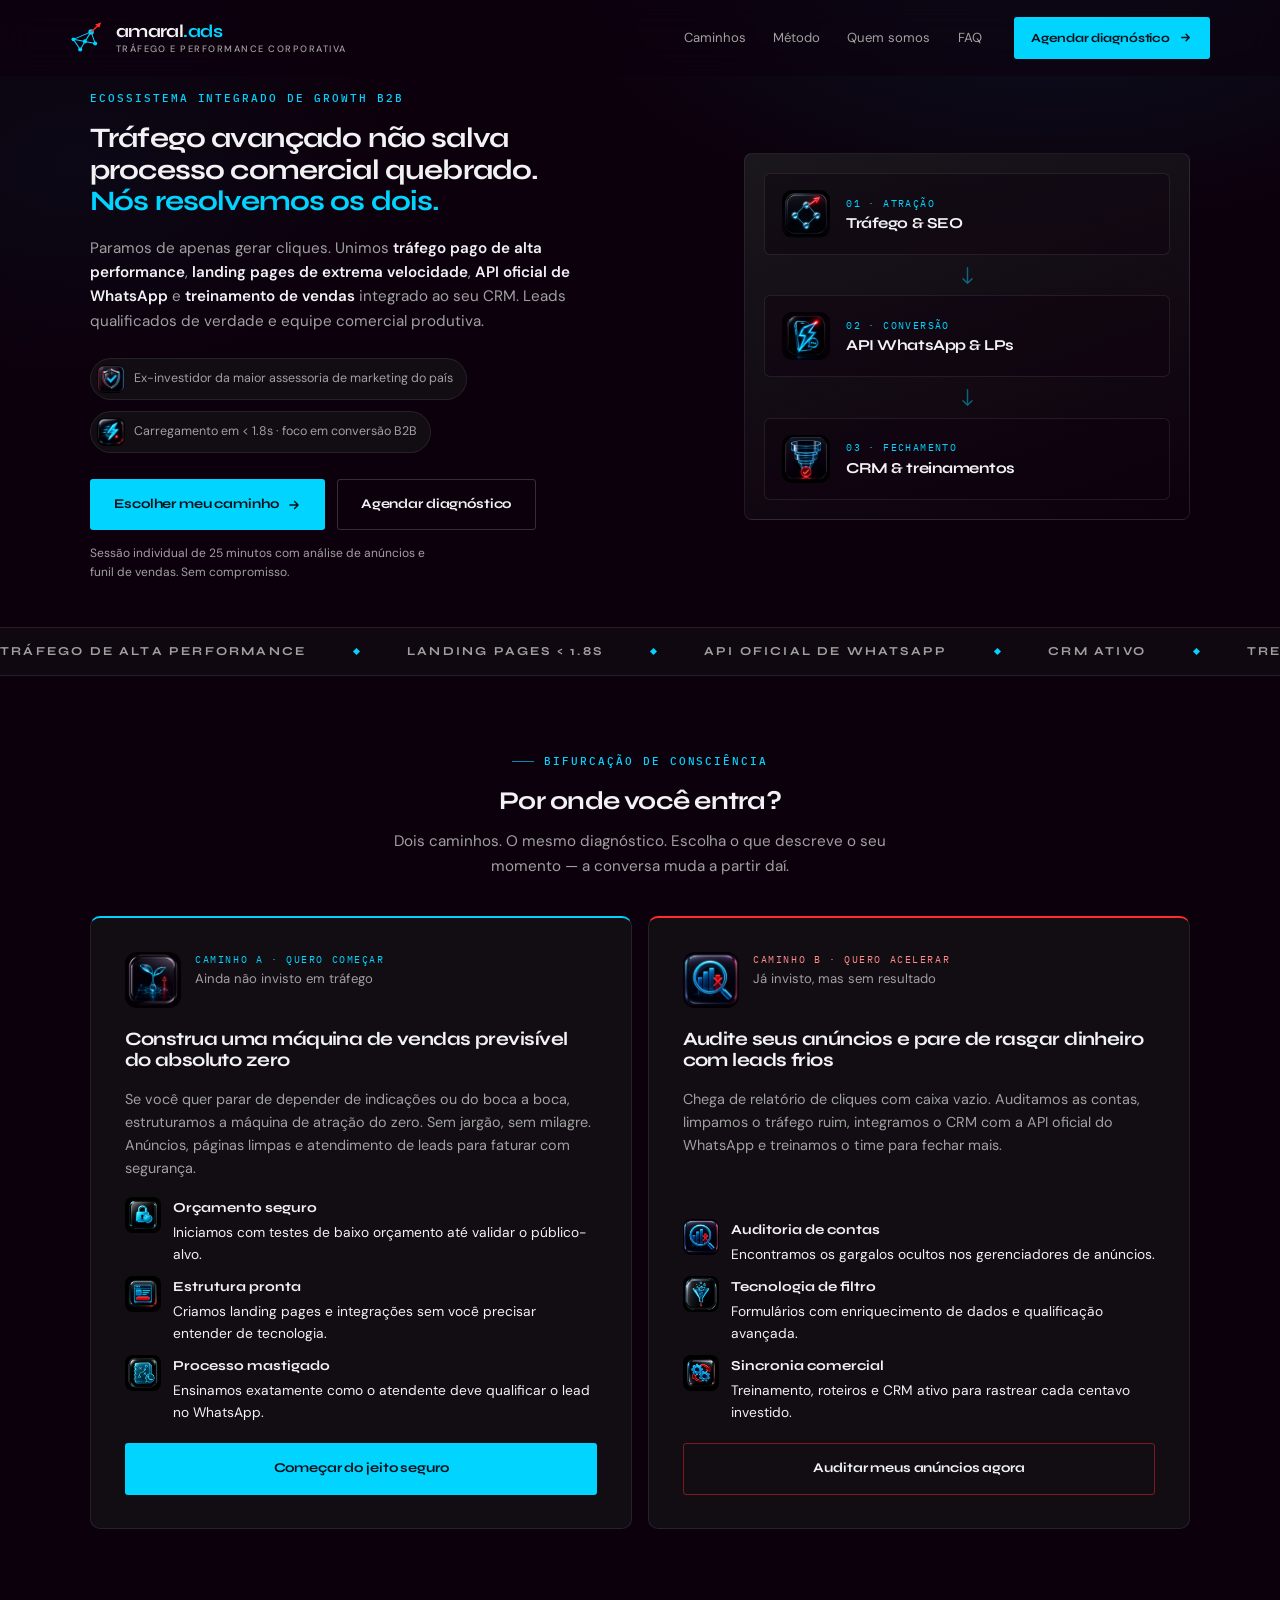
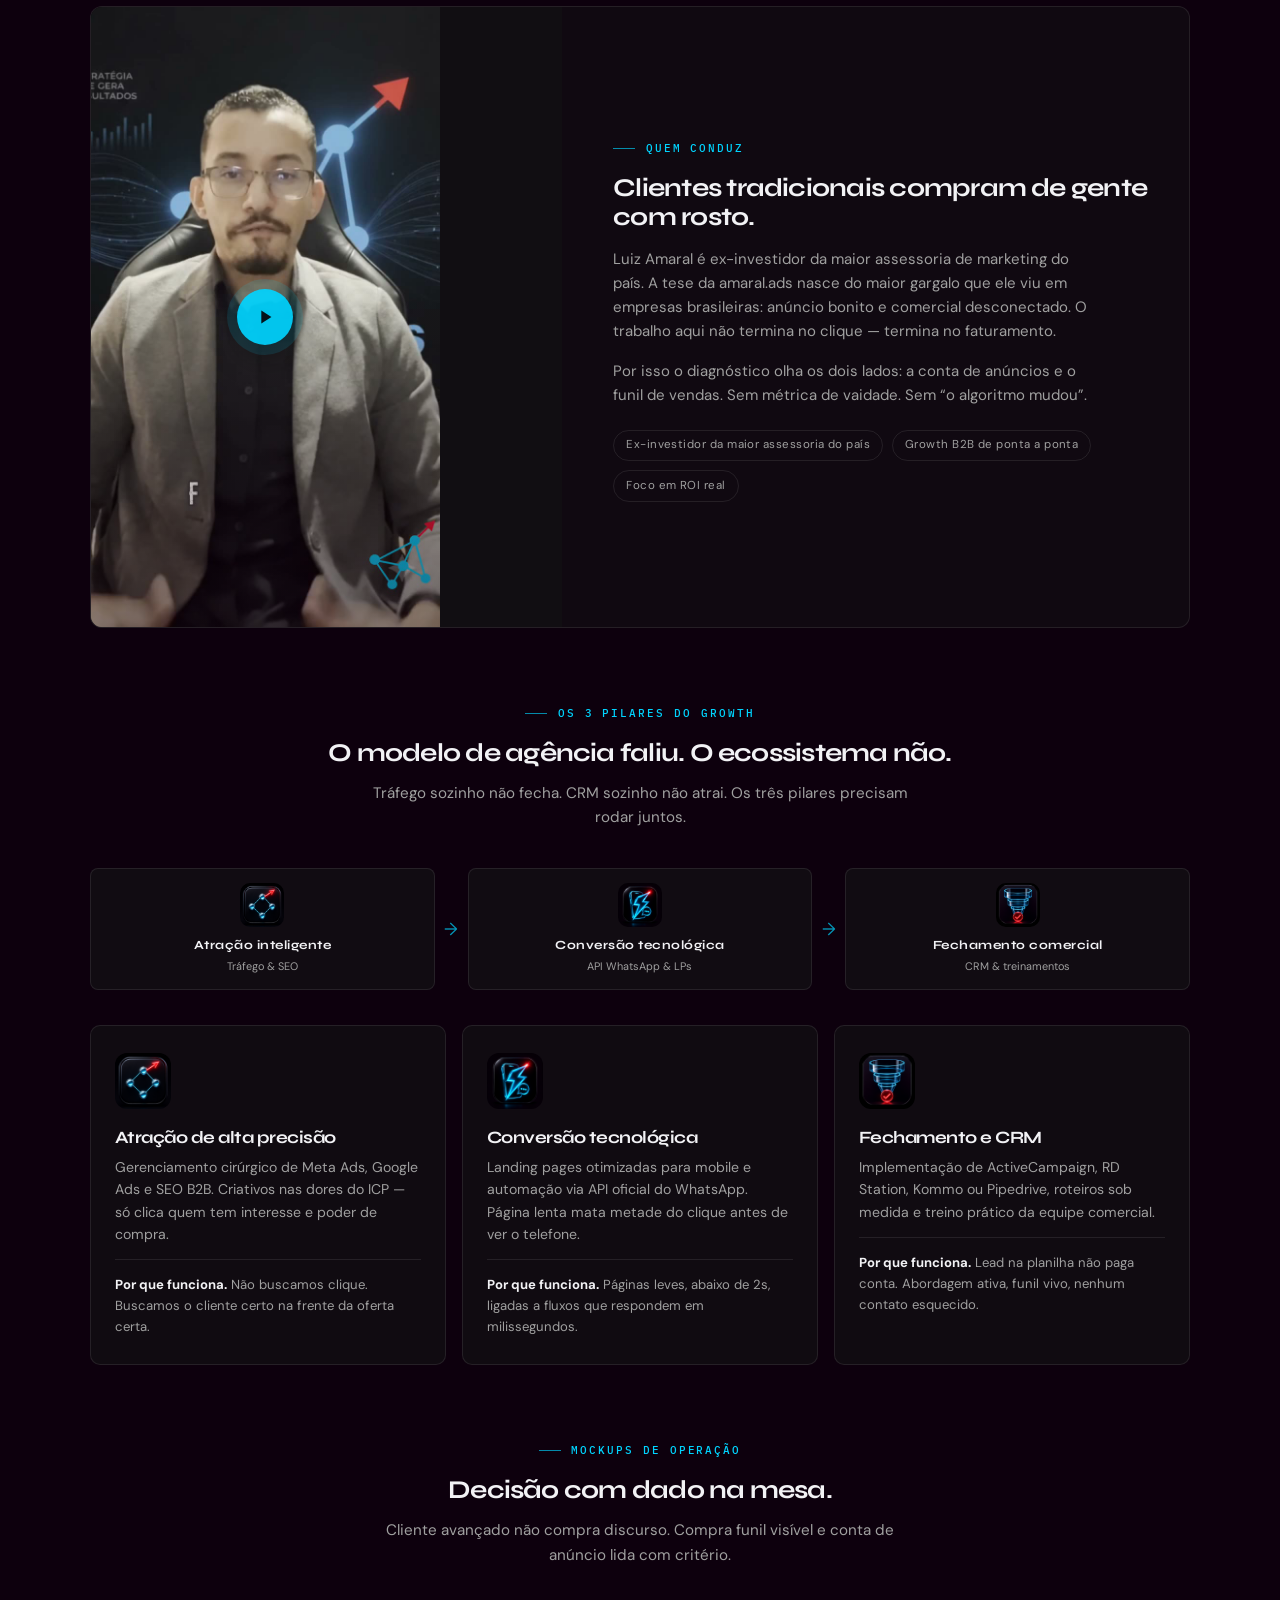
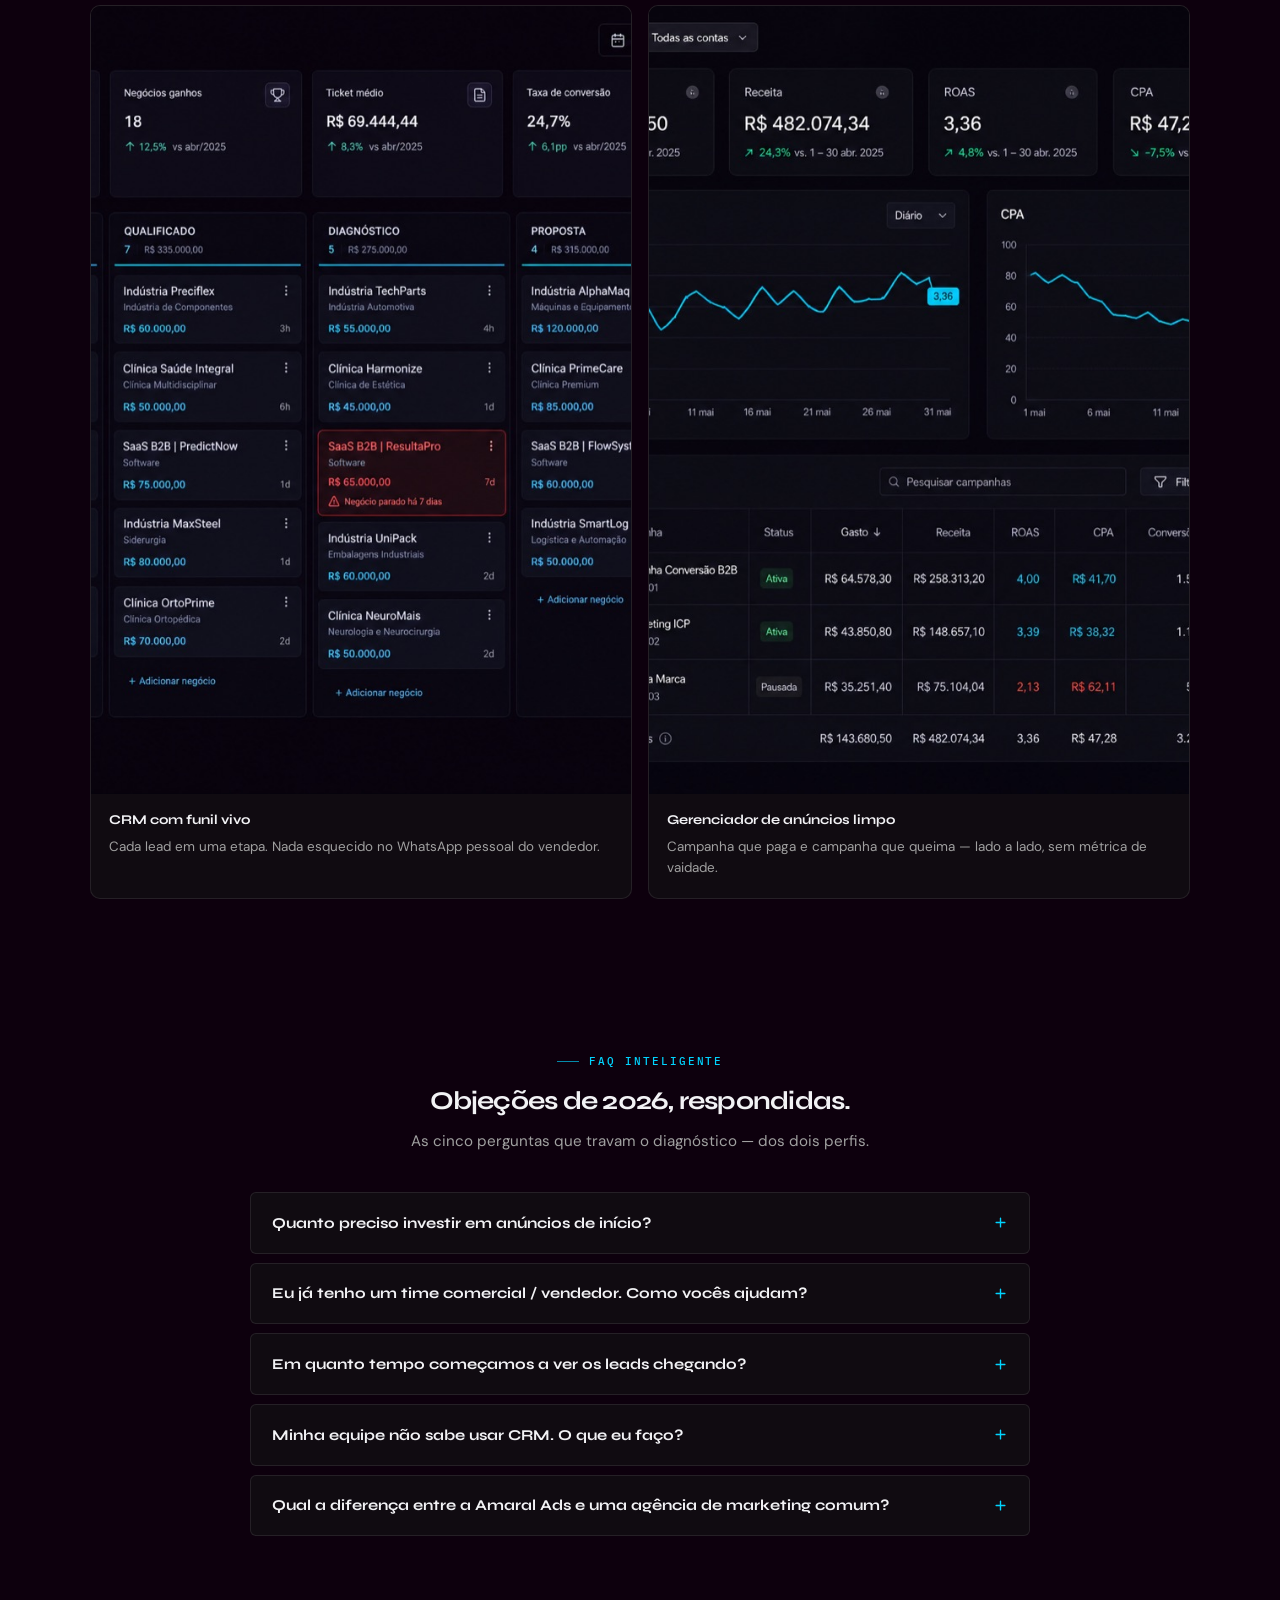
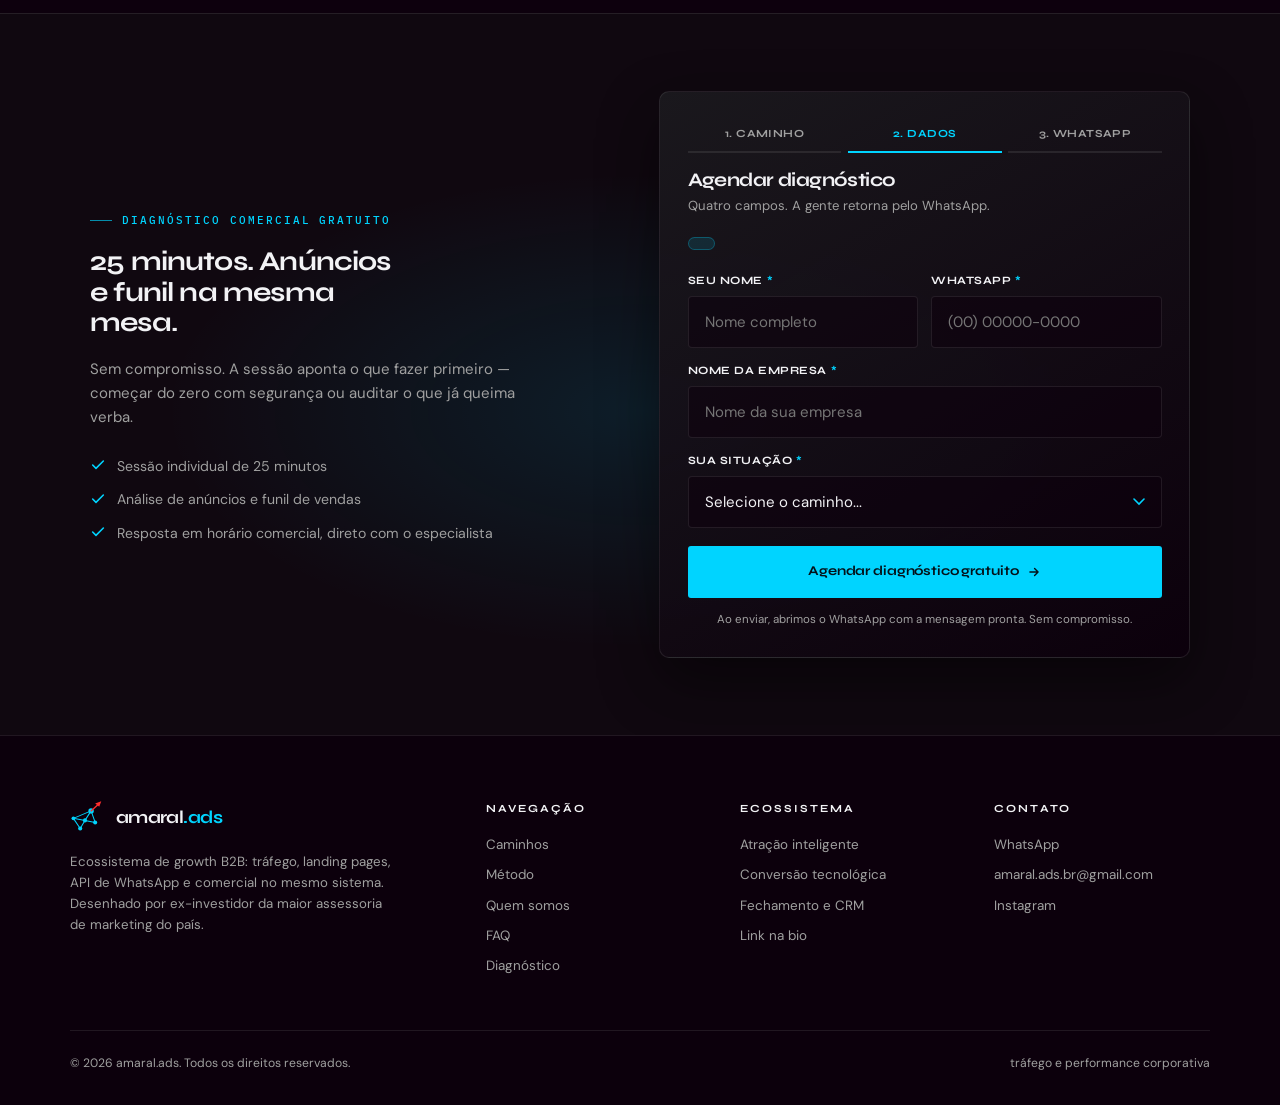
==== commit 0407ec6d: "copy: "investidor" -> "ex-investidor" da maior assessoria do pais Ajuste em todas as ocorrencias (LP" ====
--- a/index.html
+++ b/index.html
@@ -49,12 +49,12 @@
       "url": "https://marketing.amaralads.com.br/",
       "logo": "https://marketing.amaralads.com.br/assets/icon-512.png",
       "email": "amaral.ads.br@gmail.com",
-      "description": "Assessoria de growth B2B: tráfego pago, landing pages, API oficial de WhatsApp, CRM e treinamento de vendas. Fundada por investidor da maior assessoria de marketing do país.",
+      "description": "Assessoria de growth B2B: tráfego pago, landing pages, API oficial de WhatsApp, CRM e treinamento de vendas. Fundada por ex-investidor da maior assessoria de marketing do país.",
       "sameAs": ["https://www.instagram.com/amaral.ads.br/"],
       "founder": {
         "@type": "Person",
         "name": "Luiz Amaral",
-        "jobTitle": "Investidor da maior assessoria de marketing do país"
+        "jobTitle": "Ex-investidor da maior assessoria de marketing do país"
       },
       "contactPoint": {
         "@type": "ContactPoint",
@@ -504,7 +504,7 @@
         <div class="trust">
           <span class="trust-item">
             <img src="assets/icon-verified.png" width="28" height="28" alt="">
-            Investidor da maior assessoria de marketing do país
+            Ex-investidor da maior assessoria de marketing do país
           </span>
           <span class="trust-item">
             <img src="assets/icon-speed.png" width="28" height="28" alt="">
@@ -653,10 +653,10 @@
       <div class="founder-copy">
         <span class="kicker mono">Quem conduz</span>
         <h2>Clientes tradicionais compram de gente com rosto.</h2>
-        <p>Luiz Amaral é investidor da maior assessoria de marketing do país. A tese da amaral.ads nasce do maior gargalo que ele viu em empresas brasileiras: anúncio bonito e comercial desconectado. O trabalho aqui não termina no clique — termina no faturamento.</p>
+        <p>Luiz Amaral é ex-investidor da maior assessoria de marketing do país. A tese da amaral.ads nasce do maior gargalo que ele viu em empresas brasileiras: anúncio bonito e comercial desconectado. O trabalho aqui não termina no clique — termina no faturamento.</p>
         <p>Por isso o diagnóstico olha os dois lados: a conta de anúncios e o funil de vendas. Sem métrica de vaidade. Sem “o algoritmo mudou”.</p>
         <div class="founder-meta">
-          <span class="pill">Investidor da maior assessoria do país</span>
+          <span class="pill">Ex-investidor da maior assessoria do país</span>
           <span class="pill">Growth B2B de ponta a ponta</span>
           <span class="pill">Foco em ROI real</span>
         </div>
@@ -879,7 +879,7 @@
         </svg>
         <span class="brand-txt"><span class="brand-name">amaral<span class="dot">.ads</span></span></span>
       </a>
-      <p>Ecossistema de growth B2B: tráfego, landing pages, API de WhatsApp e comercial no mesmo sistema. Desenhado por investidor da maior assessoria de marketing do país.</p>
+      <p>Ecossistema de growth B2B: tráfego, landing pages, API de WhatsApp e comercial no mesmo sistema. Desenhado por ex-investidor da maior assessoria de marketing do país.</p>
     </div>
     <div class="foot-col">
       <h5>Navegação</h5>
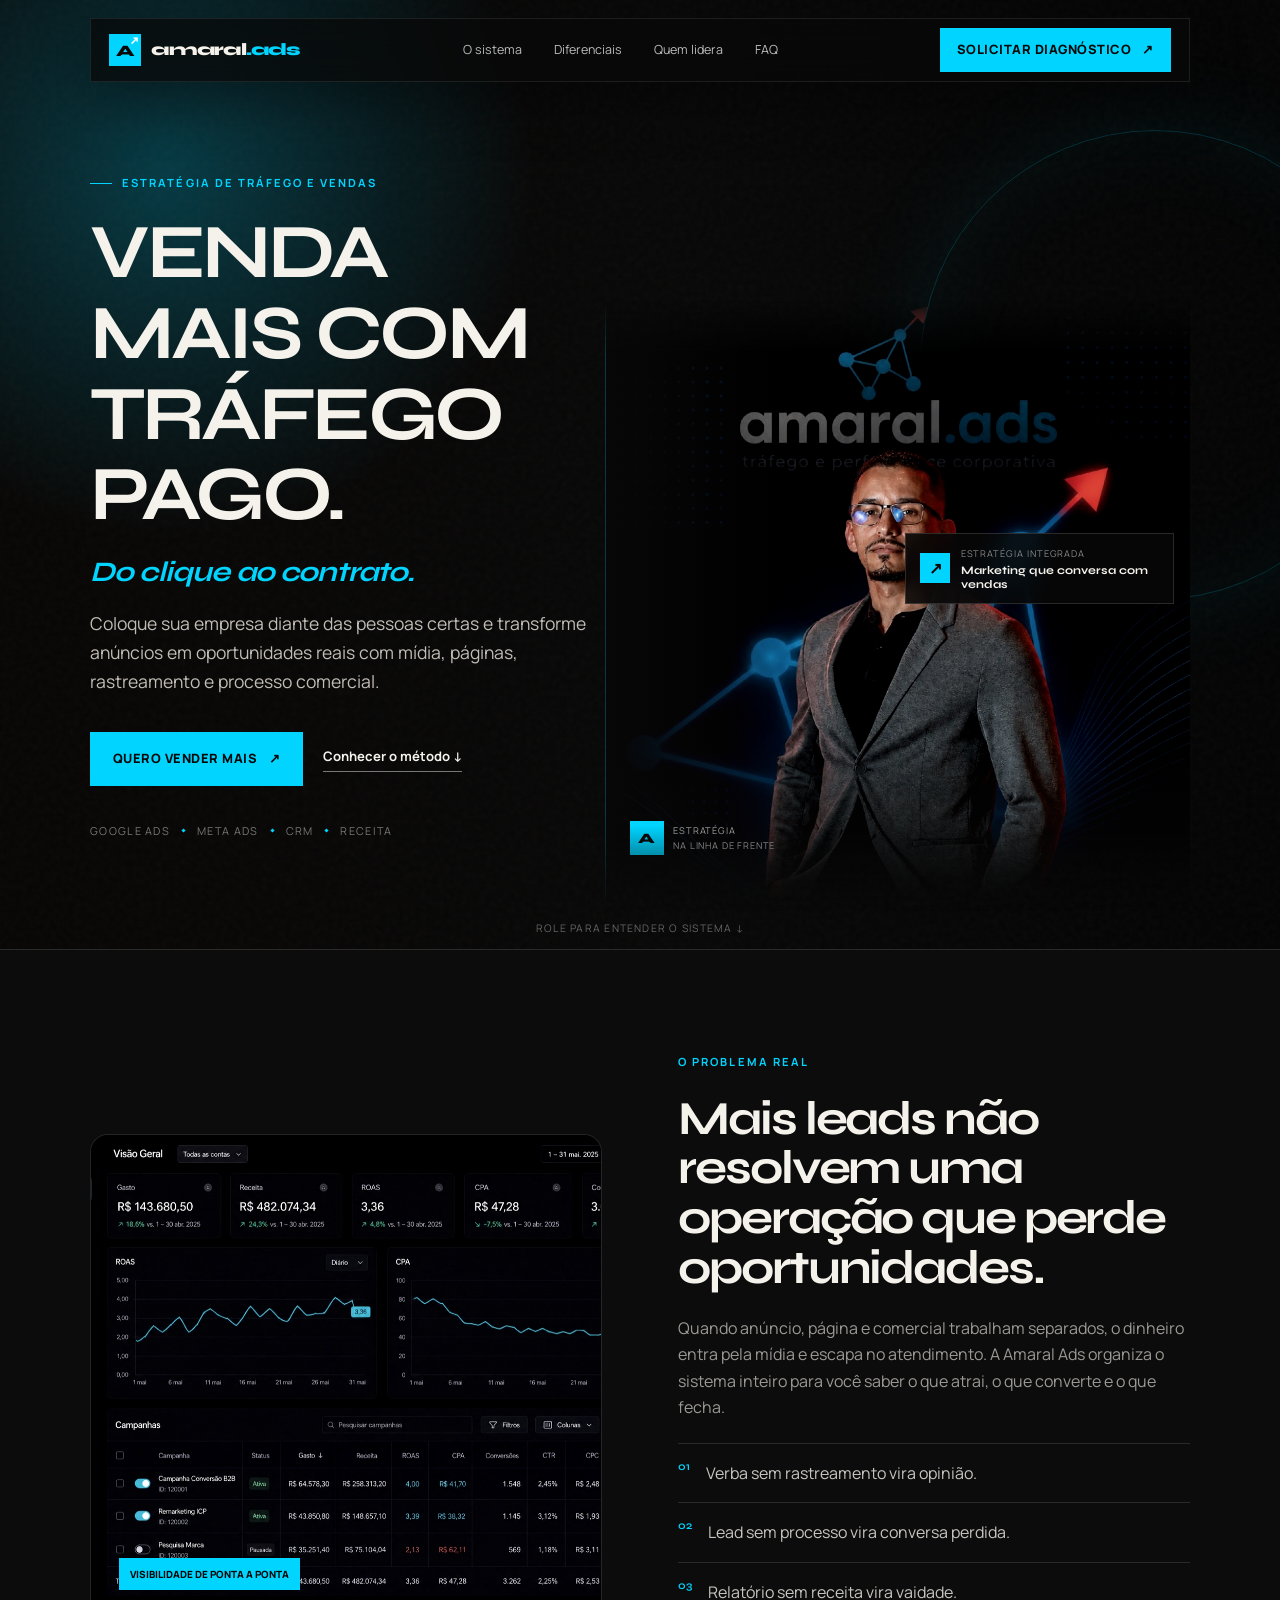
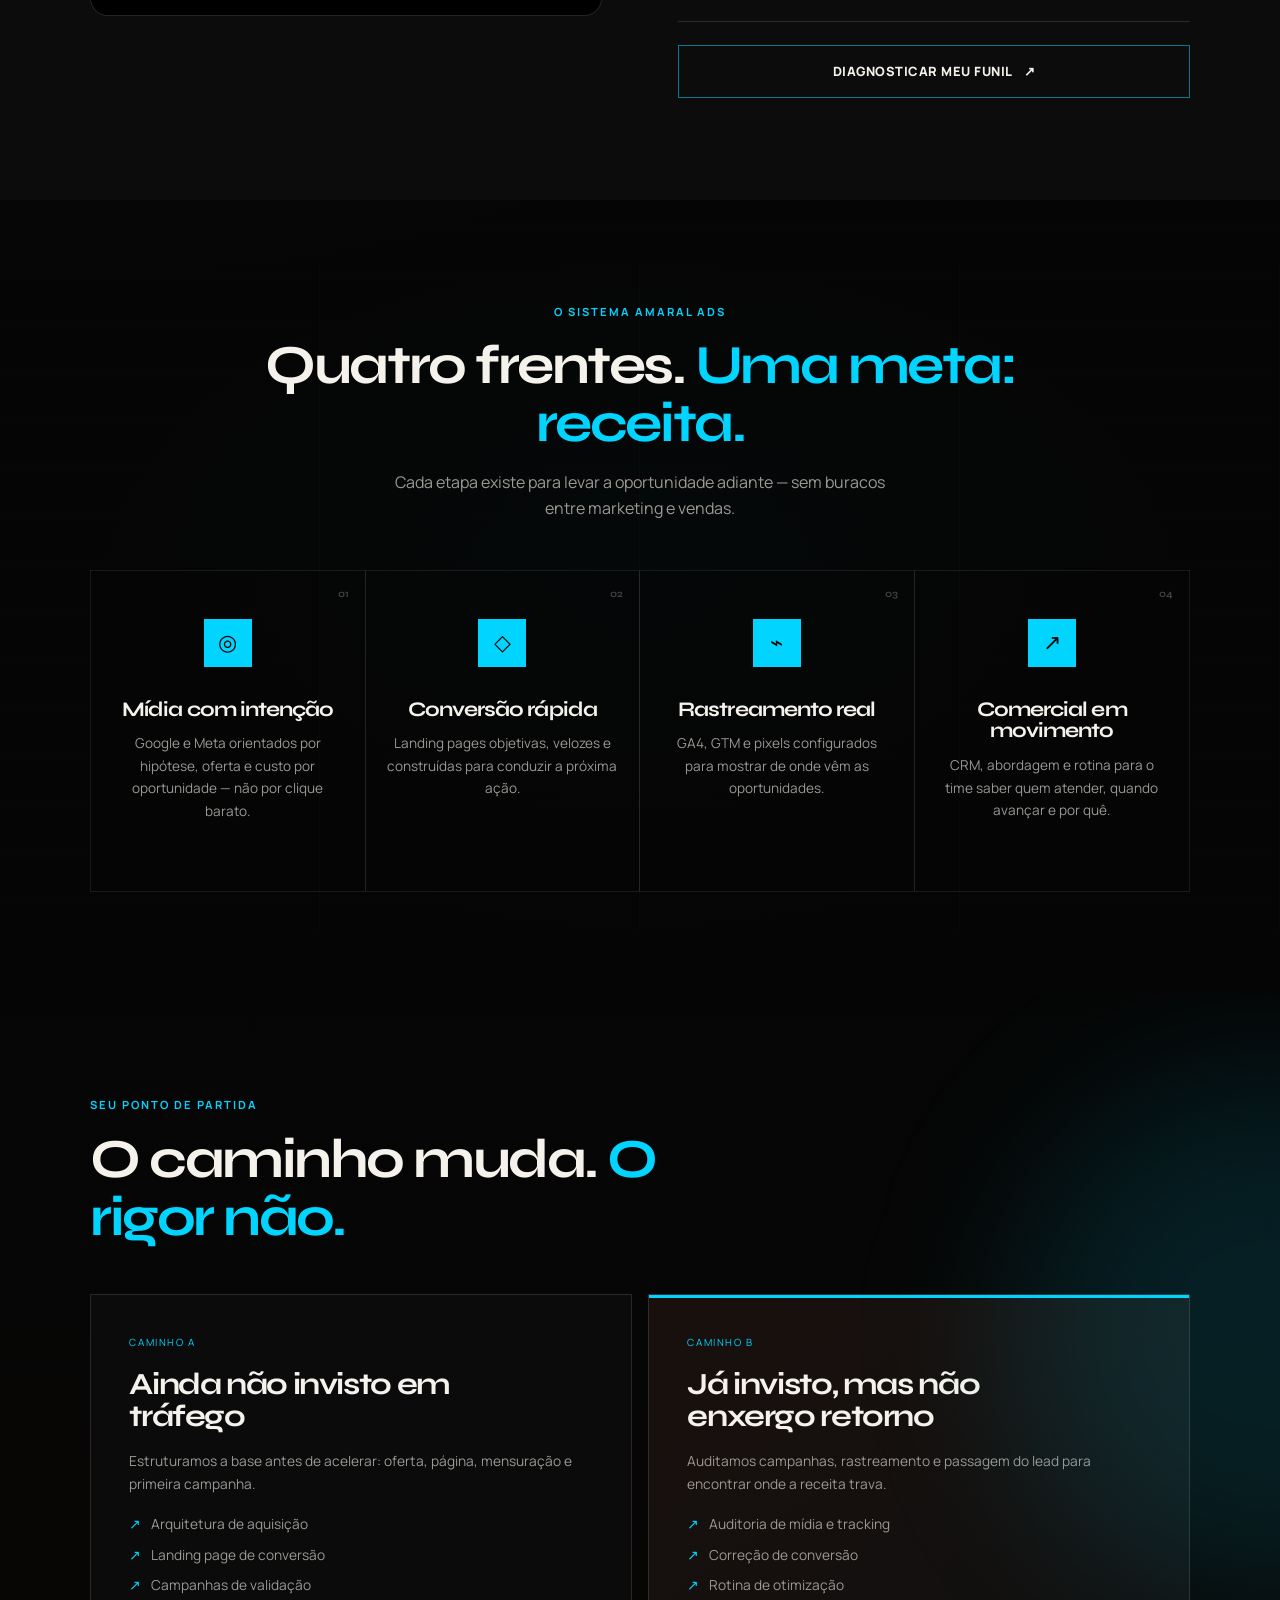
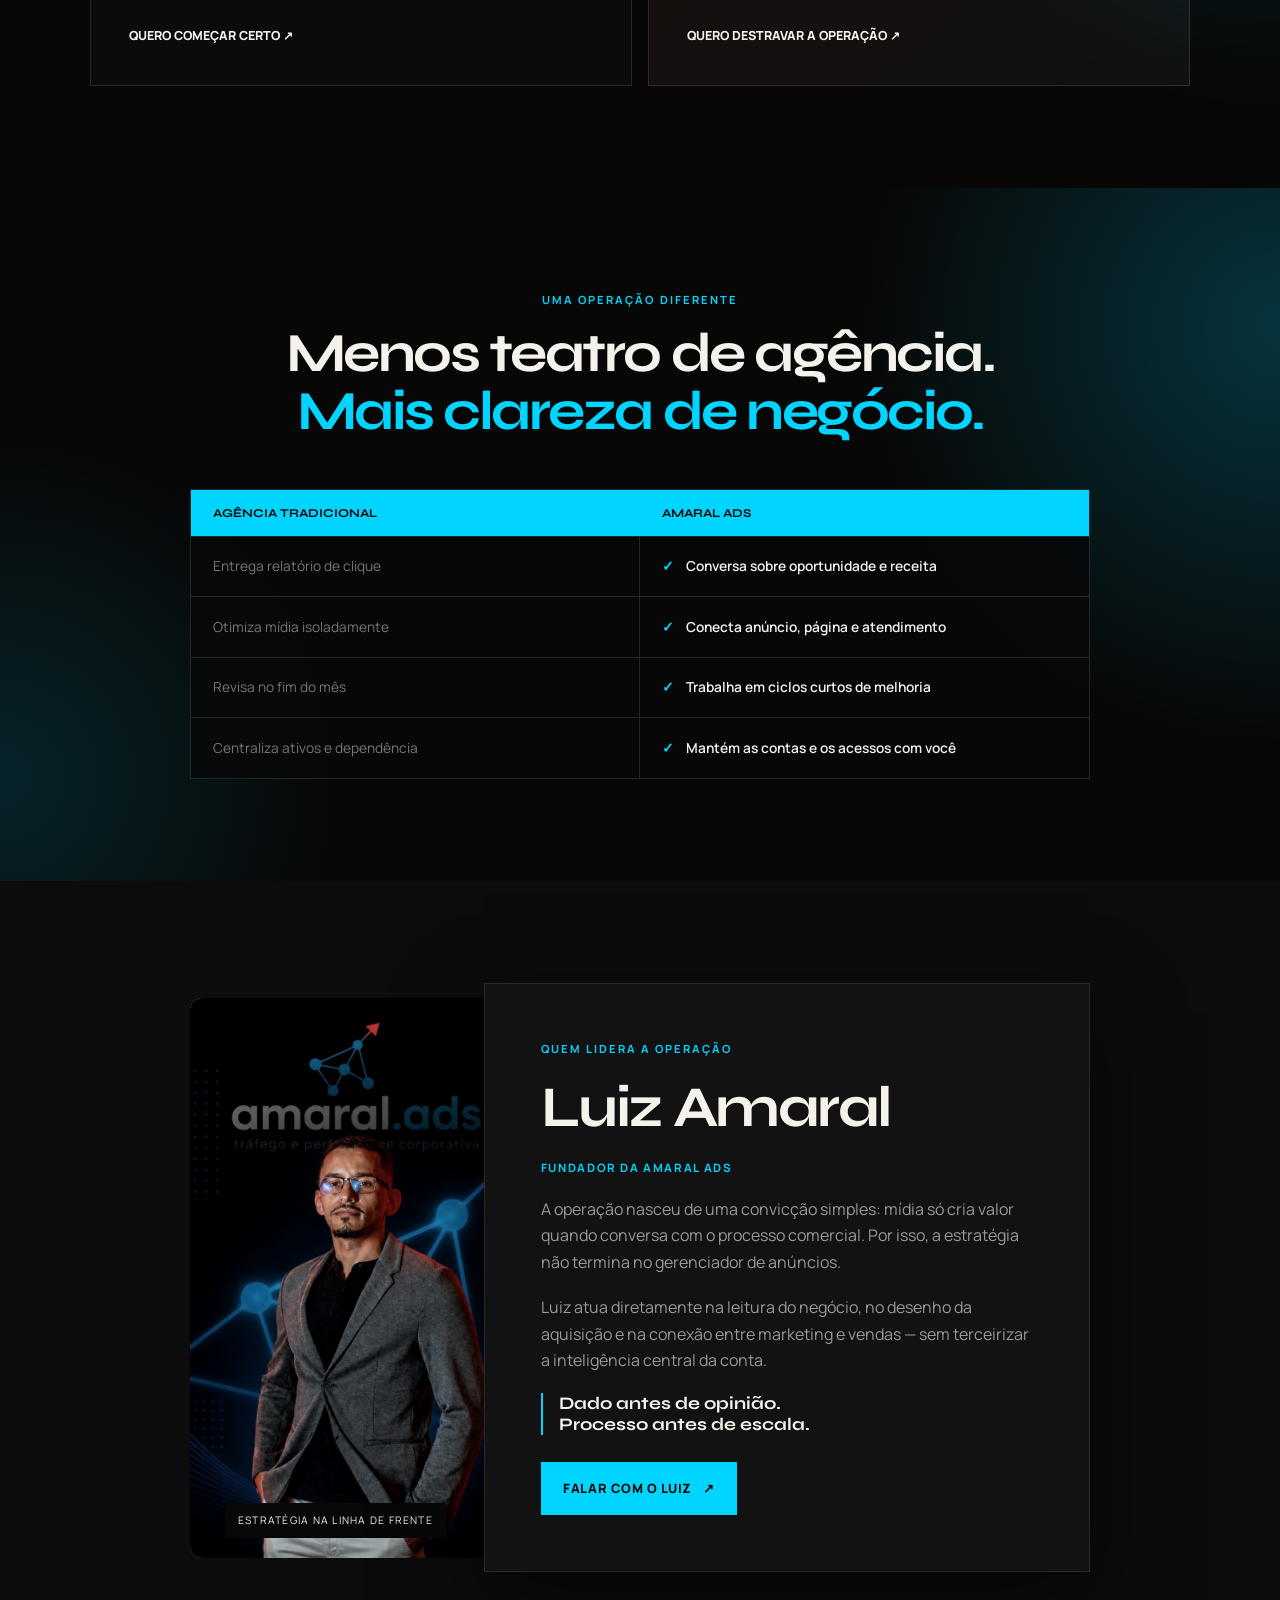
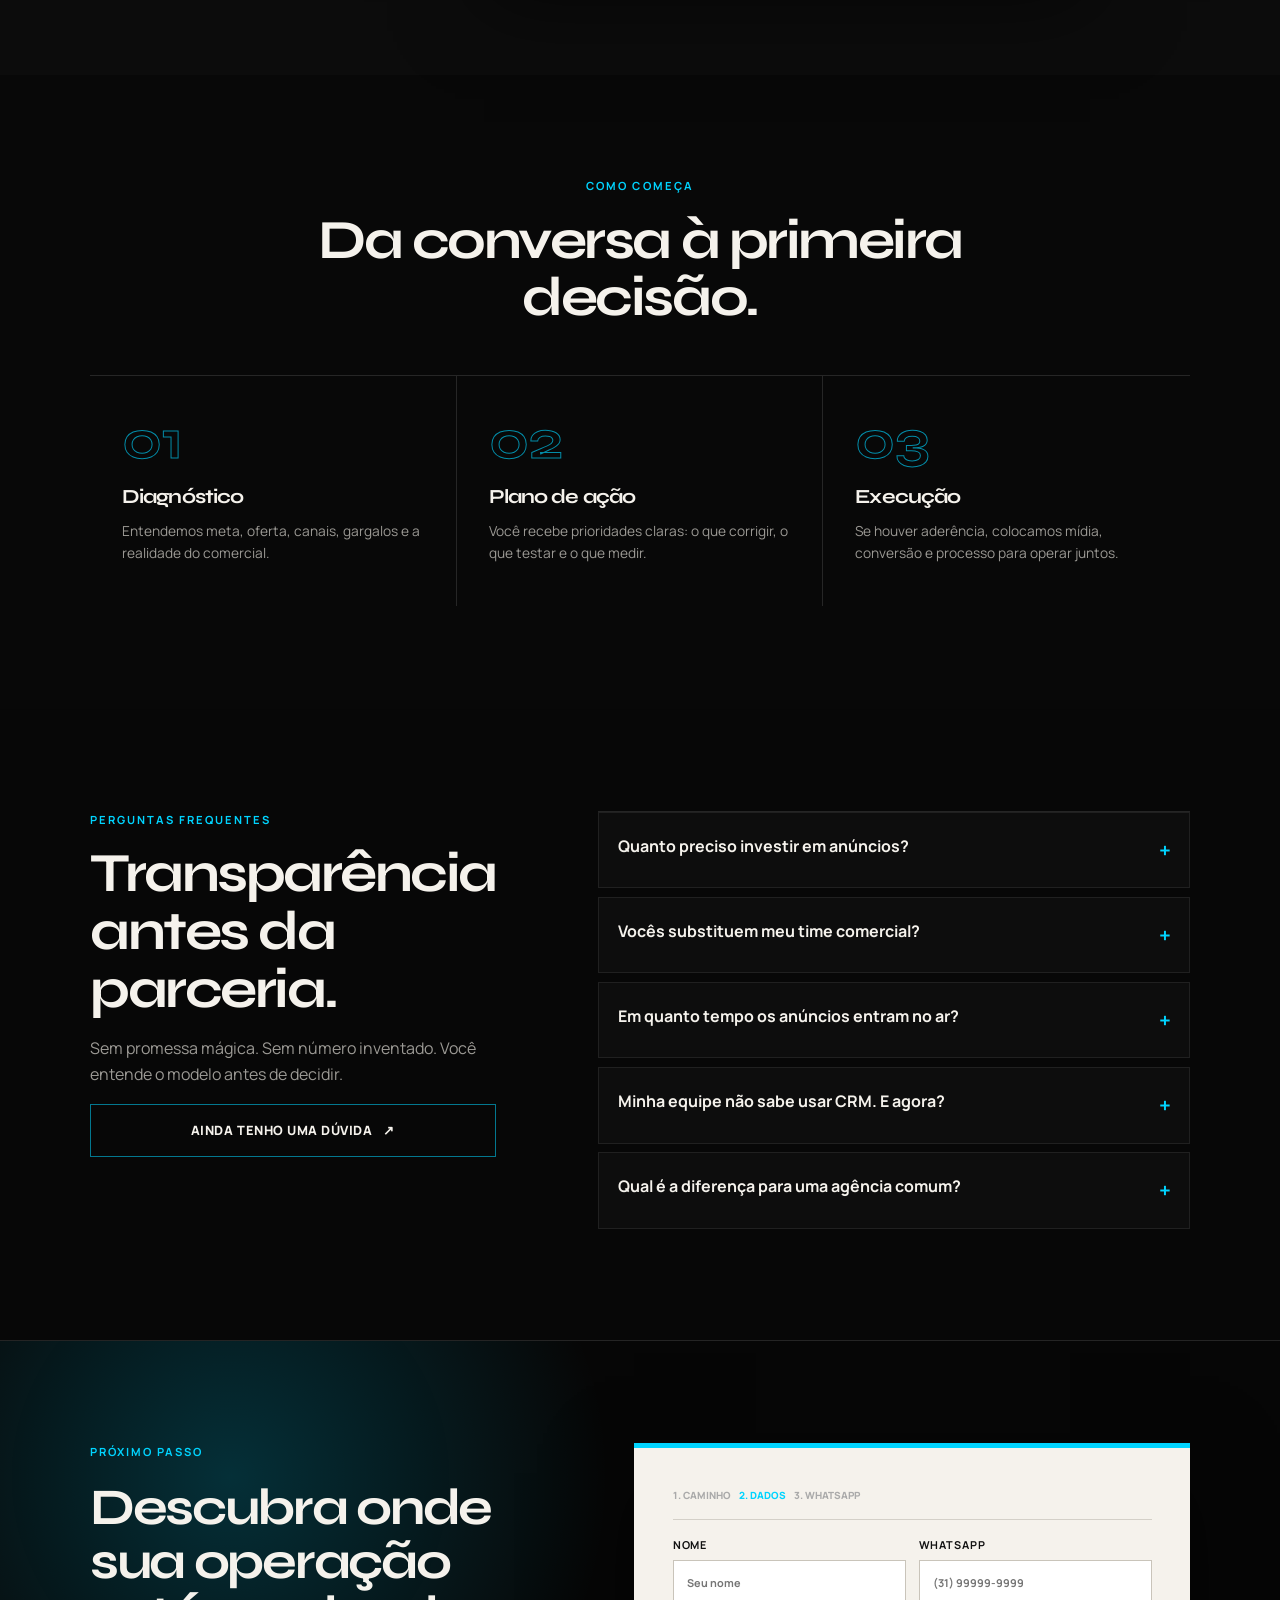
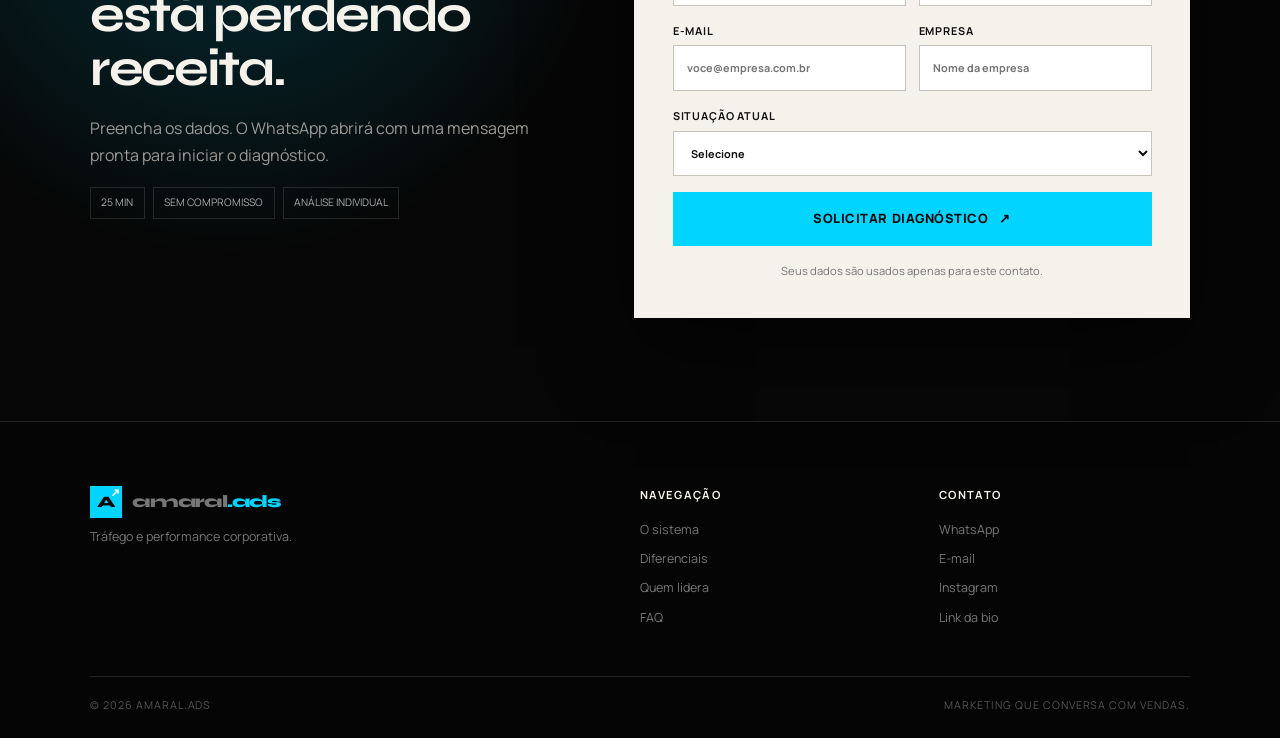
==== commit b8110ad1: "fix: recolore o redesign inspirado no Castrum pra identidade da amaral.ads A estrutura ja seguia bem" ====
--- a/index.html
+++ b/index.html
@@ -1,916 +1,28 @@
 <!DOCTYPE html>
-<!--
-  amaral.ads — Landing Page (ecossistema de growth B2B)
-  Identidade: Preto #0D000D · Ciano #00D4FF · Vermelho #FF2D2D · Prata #A0A0A0
-  Copy: plano-execucao-amaralads-v1
--->
 <html lang="pt-BR">
 <head>
-<meta charset="UTF-8">
-<meta name="viewport" content="width=device-width, initial-scale=1.0">
-<title>Ecossistema de Growth B2B | Tráfego, LP, WhatsApp e CRM | amaral.ads</title>
-<meta name="description" content="Tráfego avançado não salva processo comercial quebrado. A amaral.ads une anúncios, landing pages ultrarrápidas, API oficial de WhatsApp e treinamento de vendas. Diagnóstico comercial gratuito.">
-<meta name="author" content="amaral.ads">
-<meta name="robots" content="index, follow, max-image-preview:large">
-<meta name="theme-color" content="#0D000D">
-<meta name="keywords" content="growth B2B, tráfego pago, Google Ads, Meta Ads, landing page, API WhatsApp, CRM, treinamento de vendas, diagnóstico comercial">
-<link rel="canonical" href="https://marketing.amaralads.com.br/">
-<link rel="icon" href="assets/favicon.ico" sizes="any">
-<link rel="icon" type="image/png" sizes="32x32" href="assets/favicon-32.png">
-<link rel="icon" type="image/png" sizes="16x16" href="assets/favicon-16.png">
-<link rel="apple-touch-icon" href="assets/apple-touch-icon.png">
-<link rel="manifest" href="manifest.webmanifest">
-
-<meta property="og:type" content="website">
-<meta property="og:locale" content="pt_BR">
-<meta property="og:site_name" content="amaral.ads">
-<meta property="og:url" content="https://marketing.amaralads.com.br/">
-<meta property="og:title" content="Tráfego avançado não salva processo comercial quebrado. Nós resolvemos os dois.">
-<meta property="og:description" content="Ecossistema de growth B2B: anúncios, LPs ultrarrápidas, API oficial de WhatsApp e treinamento de vendas. Diagnóstico comercial gratuito.">
-<meta property="og:image" content="assets/og-image.png">
-<meta property="og:image:width" content="1200">
-<meta property="og:image:height" content="630">
-<meta property="og:image:alt" content="amaral.ads — tráfego e performance corporativa">
-
-<meta name="twitter:card" content="summary_large_image">
-<meta name="twitter:title" content="Ecossistema de Growth B2B | amaral.ads">
-<meta name="twitter:description" content="Unimos tráfego, tecnologia e comercial. Diagnóstico de 25 minutos, sem compromisso.">
-<meta name="twitter:image" content="assets/og-image.png">
-
-<script type="application/ld+json">
-{
-  "@context": "https://schema.org",
-  "@graph": [
-    {
-      "@type": "Organization",
-      "@id": "https://marketing.amaralads.com.br/#organization",
-      "name": "amaral.ads",
-      "alternateName": "Amaral Ads",
-      "url": "https://marketing.amaralads.com.br/",
-      "logo": "https://marketing.amaralads.com.br/assets/icon-512.png",
-      "email": "amaral.ads.br@gmail.com",
-      "description": "Assessoria de growth B2B: tráfego pago, landing pages, API oficial de WhatsApp, CRM e treinamento de vendas. Fundada por ex-investidor da maior assessoria de marketing do país.",
-      "sameAs": ["https://www.instagram.com/amaral.ads.br/"],
-      "founder": {
-        "@type": "Person",
-        "name": "Luiz Amaral",
-        "jobTitle": "Ex-investidor da maior assessoria de marketing do país"
-      },
-      "contactPoint": {
-        "@type": "ContactPoint",
-        "contactType": "sales",
-        "email": "amaral.ads.br@gmail.com",
-        "availableLanguage": ["Portuguese"]
-      }
-    },
-    {
-      "@type": "WebSite",
-      "@id": "https://marketing.amaralads.com.br/#website",
-      "name": "amaral.ads",
-      "url": "https://marketing.amaralads.com.br/",
-      "publisher": { "@id": "https://marketing.amaralads.com.br/#organization" },
-      "inLanguage": "pt-BR"
-    },
-    {
-      "@type": "ProfessionalService",
-      "@id": "https://marketing.amaralads.com.br/#service",
-      "name": "Ecossistema de Growth B2B | amaral.ads",
-      "serviceType": "Growth B2B, tráfego pago, CRM e treinamento comercial",
-      "provider": { "@id": "https://marketing.amaralads.com.br/#organization" },
-      "areaServed": "BR",
-      "url": "https://marketing.amaralads.com.br/",
-      "offers": {
-        "@type": "Offer",
-        "name": "Diagnóstico comercial gratuito",
-        "description": "Sessão individual de 25 minutos com análise de anúncios e funil de vendas. Sem compromisso.",
-        "price": "0",
-        "priceCurrency": "BRL",
-        "availability": "https://schema.org/InStock"
-      }
-    },
-    {
-      "@type": "FAQPage",
-      "mainEntity": [
-        {
-          "@type": "Question",
-          "name": "Quanto preciso investir em anúncios de início?",
-          "acceptedAnswer": {
-            "@type": "Answer",
-            "text": "O investimento é proporcional ao tamanho do seu mercado e à sua meta de vendas. Para empresas iniciantes, começamos de forma enxuta para validar a oferta antes de acelerar. Para empresas maduras, analisamos o CAC ideal para escalar com segurança."
-          }
-        },
-        {
-          "@type": "Question",
-          "name": "Eu já tenho um time comercial / vendedor. Como vocês ajudam?",
-          "acceptedAnswer": {
-            "@type": "Answer",
-            "text": "Nós não substituímos seu time comercial, nós o tornamos mais produtivo. Fornecemos scripts de abordagem para WhatsApp e organizamos o funil do CRM para que seus vendedores saibam exatamente para quem ligar e como conduzir o fechamento."
-          }
-        },
-        {
-          "@type": "Question",
-          "name": "Em quanto tempo começamos a ver os leads chegando?",
-          "acceptedAnswer": {
-            "@type": "Answer",
-            "text": "A estrutura inicial de tráfego e landing pages é implementada em até 15 dias. Com os anúncios ativos, os leads começam a entrar em até 48 horas. A otimização fina do funil ocorre nas semanas seguintes com base em dados de vendas reais."
-          }
-        },
-        {
-          "@type": "Question",
-          "name": "Minha equipe não sabe usar CRM. O que eu faço?",
-          "acceptedAnswer": {
-            "@type": "Answer",
-            "text": "Fazemos a configuração técnica completa, desenhamos as etapas de vendas no CRM e oferecemos treinamento prático para a equipe. Deixamos a ferramenta pronta para que o time só precise mover os cards e registrar as vendas."
-          }
-        },
-        {
-          "@type": "Question",
-          "name": "Qual a diferença entre a Amaral Ads e uma agência de marketing comum?",
-          "acceptedAnswer": {
-            "@type": "Answer",
-            "text": "Agências comuns entregam relatórios de cliques e dizem que o trabalho delas acabou. Nós somos uma assessoria de Growth: analisamos desde o clique do anúncio até a velocidade da página, a resposta da automação do WhatsApp e a taxa de fechamento dos vendedores."
-          }
-        }
-      ]
-    }
-  ]
-}
-</script>
-
-<link rel="preconnect" href="https://fonts.googleapis.com">
-<link rel="preconnect" href="https://fonts.gstatic.com" crossorigin>
-<link href="https://fonts.googleapis.com/css2?family=Syne:wght@600;700;800&family=DM+Sans:ital,opsz,wght@0,9..40,300;0,9..40,400;0,9..40,500;0,9..40,600;1,9..40,400&family=IBM+Plex+Mono:wght@400;500&display=swap" rel="stylesheet">
-<style>
-:root{
-  --black:#0D000D;
-  --panel:#141216;
-  --panel-2:#1B191E;
-  --cyan:#00D4FF;
-  --cyan-dim:rgba(0,212,255,.12);
-  --red:#FF2D2D;
-  --silver:#A0A0A0;
-  --white:#F2F2F5;
-  --line:rgba(160,160,160,.14);
-  --line-strong:rgba(160,160,160,.28);
-  --ease:cubic-bezier(.22,.61,.36,1);
-  --pad:clamp(1.25rem, 5.5vw, 6.5rem);
-}
-*,*::before,*::after{margin:0;padding:0;box-sizing:border-box}
-html{scroll-behavior:smooth;scroll-padding-top:5.25rem}
-body{
-  background:var(--black);color:var(--white);
-  font-family:'DM Sans',sans-serif;font-weight:400;font-size:15px;line-height:1.6;
-  overflow-x:hidden;-webkit-font-smoothing:antialiased;
-}
-h1,h2,h3,h4,.brand-name{
-  font-family:Syne,sans-serif;font-weight:700;letter-spacing:-.03em;line-height:1.12;
-}
-a{color:inherit;text-decoration:none}
-img,svg{display:block;max-width:100%}
-button,input,select,textarea{font:inherit}
-
-body::before{
-  content:'';position:fixed;inset:0;z-index:0;pointer-events:none;
-  background:
-    radial-gradient(820px 460px at 82% -6%, rgba(0,212,255,.09), transparent 62%),
-    radial-gradient(560px 380px at 6% 18%, rgba(0,212,255,.04), transparent 58%);
-}
-
-header{
-  position:fixed;top:0;left:0;right:0;z-index:50;
-  display:flex;align-items:center;justify-content:space-between;gap:1.5rem;
-  padding:1.05rem var(--pad);
-  background:rgba(13,0,13,.55);backdrop-filter:blur(16px);
-  border-bottom:1px solid transparent;
-  transition:background .35s var(--ease),border-color .35s var(--ease),padding .35s var(--ease);
-}
-header.scrolled{background:rgba(13,0,13,.92);border-bottom-color:var(--line);padding-top:.78rem;padding-bottom:.78rem}
-#progress{position:absolute;left:0;bottom:-1px;height:2px;width:0;background:linear-gradient(90deg,var(--cyan),rgba(0,212,255,.2));box-shadow:0 0 12px rgba(0,212,255,.55)}
-
-.brand{display:flex;align-items:center;gap:.7rem}
-.brand-mark{width:34px;height:34px;flex:none}
-.brand-txt{display:flex;flex-direction:column;line-height:1}
-.brand-name{font-size:1.12rem}
-.brand-name .dot{color:var(--cyan)}
-.brand-tag{font-size:.58rem;font-weight:500;letter-spacing:.16em;text-transform:uppercase;color:var(--silver);margin-top:.28rem}
-
-nav{display:flex;align-items:center;gap:2rem}
-.nav-links{display:flex;gap:1.7rem}
-nav a:not(.btn){font-size:.82rem;color:var(--silver);position:relative;padding:.25rem 0;transition:color .25s}
-nav a:not(.btn)::after{content:'';position:absolute;left:0;bottom:0;height:1px;width:0;background:var(--cyan);transition:width .3s var(--ease)}
-nav a:not(.btn):hover{color:var(--white)}
-nav a:not(.btn):hover::after{width:100%}
-
-.btn{
-  display:inline-flex;align-items:center;justify-content:center;gap:.55rem;
-  font-family:Syne,sans-serif;font-weight:700;font-size:.84rem;letter-spacing:-.01em;
-  padding:.88rem 1.45rem;border-radius:3px;border:1px solid transparent;cursor:pointer;
-  transition:transform .25s var(--ease),box-shadow .3s var(--ease),background .3s,color .3s,border-color .3s;
-}
-.btn svg{transition:transform .3s var(--ease)}
-.btn:hover svg{transform:translateX(4px)}
-.btn-primary{background:var(--cyan);color:#04121a}
-.btn-primary:hover{transform:translateY(-2px);box-shadow:0 12px 34px rgba(0,212,255,.3)}
-.btn-ghost{background:transparent;color:var(--white);border-color:var(--line-strong)}
-.btn-ghost:hover{border-color:var(--cyan);color:var(--cyan);transform:translateY(-2px)}
-.btn-red{background:transparent;color:var(--white);border-color:rgba(255,45,45,.45)}
-.btn-red:hover{border-color:var(--red);color:var(--red);transform:translateY(-2px)}
-.btn-sm{padding:.62rem 1.05rem;font-size:.78rem}
-.btn-block{width:100%}
-.micro{display:block;margin-top:.7rem;font-size:.75rem;color:var(--silver);max-width:42ch}
-
-section{position:relative;z-index:2;padding:clamp(3rem,6vw,5rem) var(--pad)}
-.shell{max-width:1100px;margin:0 auto;width:100%}
-.mono{
-  font-family:'IBM Plex Mono',monospace;font-weight:500;font-size:.68rem;
-  letter-spacing:.18em;text-transform:uppercase;color:var(--cyan);
-}
-.kicker{display:inline-flex;align-items:center;gap:.65rem;margin-bottom:1.05rem}
-.kicker::before{content:'';width:22px;height:1px;background:currentColor;opacity:.65}
-h1,h2,h3,.lead,.hero p.sub{overflow-wrap:break-word;word-break:break-word}
-h2{font-size:clamp(1.28rem,2vw,1.7rem)}
-h2 em,h1 em{font-style:normal;color:var(--cyan)}
-.lead{color:var(--silver);font-size:.95rem;max-width:54ch;margin-top:.85rem}
-.section-head{margin-bottom:clamp(1.6rem,3vw,2.4rem)}
-.section-head.center{text-align:center;display:flex;flex-direction:column;align-items:center}
-.section-head.center .lead{text-align:center}
-
-.hero{display:flex;align-items:center;padding-top:clamp(5.6rem,10vh,7.2rem);padding-bottom:clamp(2.6rem,5vh,4rem)}
-.hero-grid{display:grid;grid-template-columns:1.15fr .85fr;gap:clamp(1.8rem,4vw,3.2rem);align-items:center;width:100%}
-.hero h1{font-size:clamp(1.4rem,2.2vw,1.95rem);max-width:min(24ch,100%)}
-.hero p.sub{color:var(--silver);font-size:.95rem;max-width:52ch;margin-top:1.1rem}
-.hero-cta{display:flex;flex-wrap:wrap;align-items:center;gap:.7rem;margin-top:1.6rem}
-.hero-cta .micro{width:100%;margin-top:.15rem}
-.trust{display:flex;flex-wrap:wrap;gap:.7rem;margin-top:1.55rem}
-.trust-item{
-  display:inline-flex;align-items:center;gap:.55rem;
-  background:rgba(20,18,22,.72);border:1px solid var(--line);border-radius:999px;
-  padding:.38rem .85rem .38rem .38rem;font-size:.78rem;color:var(--silver);
-}
-.trust-item img{width:28px;height:28px;border-radius:8px}
-
-.eco{
-  display:flex;flex-direction:column;gap:.7rem;
-  background:linear-gradient(160deg,rgba(27,25,30,.92),rgba(13,0,13,.78));
-  border:1px solid var(--line);border-radius:8px;padding:1.2rem;
-}
-.eco-step{
-  display:flex;align-items:center;gap:1rem;
-  background:rgba(13,0,13,.4);border:1px solid var(--line);border-radius:6px;padding:1rem 1.05rem;
-}
-.eco-step img{width:48px;height:48px;border-radius:10px;flex:none}
-.eco-step small{display:block;font-family:'IBM Plex Mono',monospace;font-size:.62rem;letter-spacing:.14em;text-transform:uppercase;color:var(--cyan);margin-bottom:.2rem}
-.eco-step h4{font-size:.95rem;font-weight:700}
-.eco-arrow{display:grid;place-items:center;color:rgba(0,212,255,.45);height:18px}
-
-.ticker{position:relative;z-index:2;border-top:1px solid var(--line);border-bottom:1px solid var(--line);background:rgba(20,18,22,.45);overflow:hidden;padding:.85rem 0}
-.ticker-track{display:flex;gap:3rem;width:max-content;animation:slide 36s linear infinite}
-.ticker-track span{font-family:Syne,sans-serif;font-weight:700;font-size:.76rem;letter-spacing:.18em;text-transform:uppercase;color:var(--silver);display:flex;align-items:center;gap:3rem;white-space:nowrap}
-.ticker-track span::after{content:'';width:5px;height:5px;background:var(--cyan);transform:rotate(45deg)}
-@keyframes slide{to{transform:translateX(-50%)}}
-
-.split{display:grid;grid-template-columns:1fr 1fr;gap:1rem}
-.path{
-  background:rgba(20,18,22,.72);border:1px solid var(--line);border-radius:10px;
-  padding:clamp(1.5rem,3vw,2.1rem);display:flex;flex-direction:column;gap:1.05rem;
-  transition:border-color .35s var(--ease),transform .35s var(--ease);
-}
-.path{cursor:pointer}
-.path:hover{transform:translateY(-4px)}
-.path-a{border-top:2px solid var(--cyan)}
-.path-b{border-top:2px solid var(--red)}
-.path.is-picked{box-shadow:0 0 0 1px var(--cyan),0 16px 40px rgba(0,0,0,.35)}
-.path-b.is-picked{box-shadow:0 0 0 1px var(--red),0 16px 40px rgba(0,0,0,.35)}
-.path-head{display:flex;align-items:flex-start;gap:.9rem}
-.path-head img{width:56px;height:56px;border-radius:12px;flex:none}
-.path .label{font-family:'IBM Plex Mono',monospace;font-size:.62rem;letter-spacing:.16em;text-transform:uppercase;color:var(--cyan)}
-.path-b .label{color:#ff8a8a}
-.path h3{font-size:clamp(1.02rem,1.5vw,1.18rem);margin-top:.25rem}
-.path .who{font-size:.82rem;color:var(--silver)}
-.path p{font-size:.9rem;color:var(--silver)}
-.bullets{list-style:none;display:flex;flex-direction:column;gap:.7rem;margin:auto 0 .2rem}
-.bullets li{display:flex;gap:.75rem;align-items:flex-start;font-size:.86rem}
-.bullets img{width:36px;height:36px;border-radius:8px;flex:none}
-.bullets strong{display:block;color:var(--white);font-family:Syne,sans-serif;font-weight:700;margin-bottom:.12rem}
-
-.founder{
-  display:grid;grid-template-columns:.9fr 1.1fr;gap:clamp(1.6rem,4vw,3.2rem);align-items:center;
-  background:rgba(20,18,22,.5);border:1px solid var(--line);border-radius:12px;overflow:hidden;
-}
-.founder-photo{position:relative;min-height:100%;background:#110e12}
-.founder-video{position:relative;margin:0;height:100%;aspect-ratio:9/16;max-height:min(70vh,620px)}
-.founder-video video{width:100%;height:100%;object-fit:cover;object-position:center top;display:block}
-.video-play{
-  position:absolute;inset:0;display:grid;place-items:center;
-  border:0;width:100%;cursor:pointer;
-  background:linear-gradient(180deg,transparent 45%,rgba(13,0,13,.45) 100%);
-}
-.video-play .play{
-  width:56px;height:56px;border-radius:50%;display:grid;place-items:center;
-  background:rgba(0,212,255,.92);color:#04121a;
-  box-shadow:0 0 0 10px rgba(0,212,255,.12),0 12px 30px rgba(0,0,0,.4);
-}
-.founder-video.is-playing .video-play{display:none}
-.founder-copy{padding:clamp(1.6rem,3.5vw,2.6rem) clamp(1.4rem,3vw,2.2rem) clamp(1.6rem,3.5vw,2.6rem) 0}
-.founder-copy h2{font-size:clamp(1.25rem,2vw,1.65rem)}
-.founder-copy p{color:var(--silver);margin-top:1rem;max-width:48ch}
-.founder-meta{display:flex;flex-wrap:wrap;gap:.55rem;margin-top:1.4rem}
-.pill{font-size:.72rem;letter-spacing:.04em;border:1px solid var(--line);border-radius:999px;padding:.35rem .75rem;color:var(--silver)}
-
-.flow-line{
-  display:grid;grid-template-columns:1fr auto 1fr auto 1fr;gap:.6rem;align-items:center;margin-bottom:2.2rem;
-}
-.flow-chip{
-  text-align:center;border:1px solid var(--line);background:rgba(20,18,22,.7);border-radius:8px;padding:.85rem .6rem;
-}
-.flow-chip img{width:44px;height:44px;border-radius:10px;margin:0 auto .5rem}
-.flow-chip strong{display:block;font-family:Syne,sans-serif;font-size:.78rem;letter-spacing:.04em}
-.flow-chip span{display:block;font-size:.68rem;color:var(--silver);margin-top:.2rem}
-.flow-eq{color:var(--cyan);font-size:1.1rem;opacity:.7}
-
-.pillars{display:grid;grid-template-columns:repeat(3,1fr);gap:1rem}
-.pillar{background:rgba(20,18,22,.62);border:1px solid var(--line);border-radius:10px;padding:1.7rem 1.5rem}
-.pillar img{width:56px;height:56px;border-radius:12px;margin-bottom:1.15rem}
-.pillar h3{font-size:1.08rem;margin-bottom:.55rem}
-.pillar p{font-size:.88rem;color:var(--silver)}
-.pillar .why{margin-top:.85rem;padding-top:.85rem;border-top:1px solid var(--line);font-size:.82rem}
-
-.mock-grid{display:grid;grid-template-columns:1fr 1fr;gap:1rem}
-.mock{
-  background:rgba(20,18,22,.62);border:1px solid var(--line);border-radius:10px;overflow:hidden;
-}
-.mock img{width:100%;aspect-ratio:16/10;object-fit:cover;object-position:top}
-.mock figcaption{padding:1rem 1.15rem 1.2rem;font-size:.84rem;color:var(--silver)}
-.mock figcaption strong{display:block;color:var(--white);font-family:Syne,sans-serif;margin-bottom:.25rem}
-
-.faq-list{max-width:780px;margin:0 auto;display:flex;flex-direction:column;gap:.55rem}
-.faq{background:rgba(20,18,22,.62);border:1px solid var(--line);border-radius:6px;overflow:hidden}
-.faq[open]{border-color:rgba(0,212,255,.32)}
-.faq summary{
-  list-style:none;cursor:pointer;padding:1.12rem 1.3rem;display:flex;align-items:center;justify-content:space-between;gap:1.4rem;
-  font-family:Syne,sans-serif;font-weight:700;font-size:.94rem;
-}
-.faq summary::-webkit-details-marker{display:none}
-.faq summary:hover{color:var(--cyan)}
-.faq summary .plus{flex:none;color:var(--cyan);transition:transform .3s}
-.faq[open] summary .plus{transform:rotate(135deg)}
-.faq-body{padding:0 1.3rem 1.3rem;font-size:.88rem;color:var(--silver);max-width:68ch}
-
-.final{overflow:hidden;background:radial-gradient(680px 340px at 50% 55%,rgba(0,212,255,.11),transparent 70%),rgba(20,18,22,.45);border-top:1px solid var(--line)}
-.final-grid{display:grid;grid-template-columns:1fr 1.05fr;gap:clamp(2rem,5vw,4rem);align-items:center}
-.final-copy h2{font-size:clamp(1.3rem,2.2vw,1.7rem);max-width:16ch}
-.final-copy p{color:var(--silver);max-width:44ch;margin:1.2rem 0 1.6rem}
-.final-points{display:flex;flex-direction:column;gap:.7rem}
-.final-points li{list-style:none;display:flex;align-items:flex-start;gap:.7rem;font-size:.88rem;color:var(--silver)}
-.final-points li svg{flex:none;margin-top:.15rem;color:var(--cyan)}
-
-.lead-form{
-  background:linear-gradient(150deg,rgba(27,25,30,.96),rgba(13,0,13,.9));
-  border:1px solid var(--line);border-radius:10px;padding:clamp(1.2rem,2.5vw,1.7rem);
-  box-shadow:0 24px 60px rgba(0,0,0,.45);
-  transition:box-shadow .35s var(--ease),border-color .35s var(--ease);
-}
-.lead-form.is-armed{border-color:rgba(0,212,255,.45);box-shadow:0 0 0 1px rgba(0,212,255,.25),0 24px 60px rgba(0,0,0,.45)}
-.lead-steps{display:flex;gap:.4rem;margin-bottom:1rem;list-style:none}
-.lead-steps li{
-  flex:1;text-align:center;font-size:.68rem;letter-spacing:.04em;text-transform:uppercase;
-  color:var(--silver);border-bottom:2px solid var(--line);padding:.35rem .2rem .55rem;
-  font-family:Syne,sans-serif;font-weight:700;
-}
-.lead-steps li.is-on{color:var(--cyan);border-bottom-color:var(--cyan)}
-.lead-steps li.is-done{color:var(--white);border-bottom-color:rgba(0,212,255,.4)}
-.path-chip{
-  display:inline-flex;align-items:center;gap:.45rem;margin-bottom:.9rem;
-  font-size:.78rem;color:var(--cyan);background:var(--cyan-dim);
-  border:1px solid rgba(0,212,255,.28);border-radius:999px;padding:.35rem .8rem;width:fit-content;
-}
-.path-chip.is-b{color:#ffb4b4;background:rgba(255,45,45,.1);border-color:rgba(255,45,45,.3)}
-.lead-form .form-head{margin-bottom:1.3rem}
-.lead-form .form-head h3{font-size:1.2rem;margin-bottom:.3rem}
-.lead-form .form-head p{font-size:.82rem;color:var(--silver)}
-.field{display:flex;flex-direction:column;gap:.4rem;margin-bottom:.85rem}
-.field-row{display:grid;grid-template-columns:1fr 1fr;gap:.8rem}
-.field label{font-family:Syne,sans-serif;font-weight:700;font-size:.7rem;letter-spacing:.05em;text-transform:uppercase}
-.field label .req{color:var(--cyan)}
-.field label .opt{color:var(--silver);font-weight:400;text-transform:none;letter-spacing:0;font-family:'DM Sans',sans-serif;font-size:.7rem}
-.field input,.field select,.field textarea{
-  width:100%;background:rgba(13,0,13,.55);color:var(--white);border:1px solid var(--line);border-radius:4px;
-  padding:.82rem 1rem;outline:none;appearance:none;
-}
-.field select{
-  background-image:url("data:image/svg+xml,%3Csvg xmlns='http://www.w3.org/2000/svg' width='12' height='8' viewBox='0 0 12 8'%3E%3Cpath d='M1 1l5 5 5-5' fill='none' stroke='%2300D4FF' stroke-width='1.6' stroke-linecap='round'/%3E%3C/svg%3E");
-  background-repeat:no-repeat;background-position:right 1rem center;padding-right:2.4rem;
-}
-.field select option{background:#1C1C1E}
-.field textarea{resize:vertical;min-height:86px}
-.field input:focus,.field select:focus,.field textarea:focus{border-color:rgba(0,212,255,.55);box-shadow:0 0 0 3px rgba(0,212,255,.12)}
-.field input.invalid,.field select.invalid,.field textarea.invalid{border-color:rgba(255,45,45,.55)}
-.lead-form .btn{width:100%;margin-top:.25rem}
-.form-note{font-size:.72rem;color:var(--silver);text-align:center;margin-top:.85rem}
-.form-success{display:none;text-align:center;padding:2rem 1rem}
-.form-success .ok-ico{width:52px;height:52px;margin:0 auto 1.2rem;border-radius:50%;display:grid;place-items:center;background:rgba(0,212,255,.12);border:1px solid rgba(0,212,255,.35)}
-.form-success h3{font-size:1.25rem;margin-bottom:.55rem}
-.form-success p{color:var(--silver);font-size:.9rem;max-width:34ch;margin:0 auto 1.35rem}
-.lead-form.is-sent .form-fields{display:none}
-.lead-form.is-sent .form-success{display:block}
-
-footer{position:relative;z-index:2;padding:clamp(3rem,5vw,4.4rem) var(--pad) 2rem;border-top:1px solid var(--line);background:rgba(13,0,13,.88)}
-.foot-grid{display:grid;grid-template-columns:1.4fr repeat(3,.8fr);gap:2.4rem;max-width:1180px;margin:0 auto}
-.foot-about p{font-size:.83rem;color:var(--silver);max-width:36ch;margin-top:1.05rem}
-.foot-col h5{font-family:Syne,sans-serif;font-size:.68rem;letter-spacing:.18em;text-transform:uppercase;margin-bottom:1.05rem}
-.foot-col a,.foot-col span{display:block;font-size:.84rem;color:var(--silver);margin-bottom:.55rem;transition:color .25s}
-.foot-col a:hover{color:var(--cyan)}
-.foot-bottom{max-width:1180px;margin:2.8rem auto 0;padding-top:1.4rem;border-top:1px solid var(--line);display:flex;align-items:center;justify-content:space-between;gap:1rem;font-size:.76rem;color:var(--silver);flex-wrap:wrap}
-
-.js .reveal{opacity:0;transform:translateY(22px)}
-.js .reveal.in{opacity:1;transform:none;transition:opacity .75s var(--ease),transform .75s var(--ease)}
-
-@media (max-width:1024px){
-  .hero-grid,.split,.founder,.pillars,.mock-grid,.final-grid{grid-template-columns:1fr}
-  .flow-line{grid-template-columns:1fr;gap:.45rem}
-  .flow-eq{transform:rotate(90deg);justify-self:center}
-  .founder-copy{padding:0 1.3rem 1.6rem}
-  .founder-video{max-height:min(56vh,480px);margin:0 auto}
-  .foot-grid{grid-template-columns:1fr 1fr}
-  .hero-cta .btn{width:auto}
-}
-@media (max-width:720px){
-  .nav-links,.brand-tag,nav .btn{display:none}
-  .hero h1{font-size:1.32rem;max-width:none;line-height:1.18}
-  .hero p.sub{font-size:.9rem}
-  .hero-cta{flex-direction:column;align-items:stretch}
-  .hero-cta .btn,.path .btn{width:100%;white-space:normal;line-height:1.25;text-align:center}
-  .field-row,.foot-grid{grid-template-columns:1fr}
-  .foot-bottom{flex-direction:column;align-items:flex-start}
-  .lead-steps{display:none}
-  .founder-video{max-height:min(52vh,420px)}
-}
-#caminhos,#quem,#metodo,#faq,#contato{scroll-margin-top:5.25rem}
-@media (prefers-reduced-motion:reduce){
-  *{animation-duration:.01ms!important;animation-iteration-count:1!important;transition-duration:.01ms!important}
-  html{scroll-behavior:auto}
-  .reveal{opacity:1;transform:none}
-}
-</style>
-<script>
-  if ('IntersectionObserver' in window && !window.matchMedia('(prefers-reduced-motion: reduce)').matches) {
-    document.documentElement.classList.add('js');
-  }
-</script>
+  <meta charset="UTF-8"><meta name="viewport" content="width=device-width, initial-scale=1.0">
+  <title>Gestão de Tráfego Pago | Google Ads e Meta Ads — amaral.ads</title>
+  <meta name="description" content="Gestão de tráfego pago com rastreamento auditável. Google Ads, Meta Ads, landing pages e processo comercial — do clique ao contrato. Peça seu diagnóstico.">
+  <meta name="theme-color" content="#080808"><meta name="robots" content="index, follow, max-image-preview:large">
+  <link rel="canonical" href="https://marketing.amaralads.com.br/"><link rel="icon" href="assets/favicon.ico" sizes="any"><link rel="apple-touch-icon" href="assets/apple-touch-icon.png">
+  <meta property="og:type" content="website"><meta property="og:locale" content="pt_BR"><meta property="og:title" content="Tráfego não corrige processo comercial quebrado. Nós conectamos os dois."><meta property="og:description" content="Mídia, páginas, rastreamento e comercial operando como um único sistema de crescimento."><meta property="og:image" content="assets/og-image.png">
+  <script type="application/ld+json">{"@context":"https://schema.org","@type":"ProfessionalService","name":"amaral.ads","url":"https://marketing.amaralads.com.br/","email":"amaral.ads.br@gmail.com","areaServed":"BR","serviceType":"Gestão de tráfego pago, landing pages e estrutura comercial","founder":{"@type":"Person","name":"Luiz Amaral"},"sameAs":["https://www.instagram.com/amaral.ads.br/"]}</script>
+  <link rel="preconnect" href="https://fonts.googleapis.com"><link rel="preconnect" href="https://fonts.gstatic.com" crossorigin><link href="https://fonts.googleapis.com/css2?family=Manrope:wght@400;500;600;700&family=Syne:wght@600;700;800&display=swap" rel="stylesheet"><link rel="stylesheet" href="assets/site-v2.css">
 </head>
 <body>
-
-<header id="header">
-  <a href="#topo" class="brand">
-    <svg class="brand-mark" viewBox="0 0 100 100" fill="none" aria-hidden="true">
-      <g stroke="#00D4FF" stroke-width="3" stroke-linecap="round">
-        <path d="M10 54 L44 60 M10 54 L30 84 M10 54 L62 32 M30 84 L44 60 M44 60 L62 32 M44 60 L74 66 M62 32 L74 66"/>
-      </g>
-      <g fill="#00D4FF">
-        <circle cx="10" cy="54" r="5.5"/><circle cx="30" cy="84" r="6"/>
-        <circle cx="44" cy="60" r="6"/><circle cx="62" cy="32" r="8"/>
-        <circle cx="74" cy="66" r="6"/>
-      </g>
-      <path d="M62 32 L86 10" stroke="#FF2D2D" stroke-width="4" stroke-linecap="round"/>
-      <path d="M92 4 L74 10 L86 20 Z" fill="#FF2D2D"/>
-    </svg>
-    <span class="brand-txt">
-      <span class="brand-name">amaral<span class="dot">.ads</span></span>
-      <span class="brand-tag">tráfego e performance corporativa</span>
-    </span>
-  </a>
-  <nav>
-    <div class="nav-links">
-      <a href="#caminhos">Caminhos</a>
-      <a href="#metodo">Método</a>
-      <a href="#quem">Quem somos</a>
-      <a href="#faq">FAQ</a>
-    </div>
-    <a href="#contato" class="btn btn-primary btn-sm js-path" data-path="diagnostico">
-      Agendar diagnóstico
-      <svg width="13" height="13" viewBox="0 0 24 24" fill="none" stroke="currentColor" stroke-width="2.4" stroke-linecap="round" stroke-linejoin="round"><path d="M5 12h14M13 6l6 6-6 6"/></svg>
-    </a>
-  </nav>
-  <div id="progress"></div>
-</header>
-
-<section class="hero" id="topo">
-  <div class="shell">
-    <div class="hero-grid">
-      <div>
-        <p class="mono">Ecossistema integrado de growth B2B</p>
-        <h1 style="margin-top:1rem">Tráfego avançado não salva processo comercial quebrado. <em>Nós resolvemos os dois.</em></h1>
-        <p class="sub">Paramos de apenas gerar cliques. Unimos <strong style="color:var(--white);font-weight:600">tráfego pago de alta performance</strong>, <strong style="color:var(--white);font-weight:600">landing pages de extrema velocidade</strong>, <strong style="color:var(--white);font-weight:600">API oficial de WhatsApp</strong> e <strong style="color:var(--white);font-weight:600">treinamento de vendas</strong> integrado ao seu CRM. Leads qualificados de verdade e equipe comercial produtiva.</p>
-        <div class="trust">
-          <span class="trust-item">
-            <img src="assets/icon-verified.png" width="28" height="28" alt="">
-            Ex-investidor da maior assessoria de marketing do país
-          </span>
-          <span class="trust-item">
-            <img src="assets/icon-speed.png" width="28" height="28" alt="">
-            Carregamento em &lt; 1.8s · foco em conversão B2B
-          </span>
-        </div>
-        <div class="hero-cta">
-          <a href="#caminhos" class="btn btn-primary">
-            Escolher meu caminho
-            <svg width="14" height="14" viewBox="0 0 24 24" fill="none" stroke="currentColor" stroke-width="2.4" stroke-linecap="round" stroke-linejoin="round"><path d="M5 12h14M13 6l6 6-6 6"/></svg>
-          </a>
-          <a href="#contato" class="btn btn-ghost js-path" data-path="diagnostico">Agendar diagnóstico</a>
-          <span class="micro">Sessão individual de 25 minutos com análise de anúncios e funil de vendas. Sem compromisso.</span>
-        </div>
-      </div>
-
-      <div class="eco" aria-hidden="true">
-        <div class="eco-step">
-          <img src="assets/icon-attract.png" width="48" height="48" alt="" loading="lazy">
-          <div>
-            <small>01 · Atração</small>
-            <h4>Tráfego &amp; SEO</h4>
-          </div>
-        </div>
-        <div class="eco-arrow">
-          <svg width="13" height="20" viewBox="0 0 14 22" fill="none" stroke="currentColor" stroke-width="1.6" stroke-linecap="round"><path d="M7 2v17M2 14l5 5 5-5"/></svg>
-        </div>
-        <div class="eco-step">
-          <img src="assets/icon-convert.png" width="48" height="48" alt="" loading="lazy">
-          <div>
-            <small>02 · Conversão</small>
-            <h4>API WhatsApp &amp; LPs</h4>
-          </div>
-        </div>
-        <div class="eco-arrow">
-          <svg width="13" height="20" viewBox="0 0 14 22" fill="none" stroke="currentColor" stroke-width="1.6" stroke-linecap="round"><path d="M7 2v17M2 14l5 5 5-5"/></svg>
-        </div>
-        <div class="eco-step">
-          <img src="assets/icon-close.png" width="48" height="48" alt="" loading="lazy">
-          <div>
-            <small>03 · Fechamento</small>
-            <h4>CRM &amp; treinamentos</h4>
-          </div>
-        </div>
-      </div>
-    </div>
-  </div>
-</section>
-
-<div class="ticker" aria-hidden="true">
-  <div class="ticker-track">
-    <span>Tráfego de alta performance</span>
-    <span>Landing pages &lt; 1.8s</span>
-    <span>API oficial de WhatsApp</span>
-    <span>CRM ativo</span>
-    <span>Treinamento comercial</span>
-    <span>Tráfego de alta performance</span>
-    <span>Landing pages &lt; 1.8s</span>
-    <span>API oficial de WhatsApp</span>
-    <span>CRM ativo</span>
-    <span>Treinamento comercial</span>
-  </div>
-</div>
-
-<section id="caminhos">
-  <div class="shell">
-    <div class="section-head center reveal">
-      <span class="kicker mono">Bifurcação de consciência</span>
-      <h2>Por onde você entra?</h2>
-      <p class="lead">Dois caminhos. O mesmo diagnóstico. Escolha o que descreve o seu momento — a conversa muda a partir daí.</p>
-    </div>
-
-    <div class="split">
-      <article class="path path-a reveal js-path" data-path="comecar">
-        <div class="path-head">
-          <img src="assets/icon-start.png" width="56" height="56" alt="" loading="lazy">
-          <div>
-            <p class="label">Caminho A · Quero começar</p>
-            <p class="who">Ainda não invisto em tráfego</p>
-          </div>
-        </div>
-        <h3>Construa uma máquina de vendas previsível do absoluto zero</h3>
-        <p>Se você quer parar de depender de indicações ou do boca a boca, estruturamos a máquina de atração do zero. Sem jargão, sem milagre. Anúncios, páginas limpas e atendimento de leads para faturar com segurança.</p>
-        <ul class="bullets">
-          <li>
-            <img src="assets/icon-budget.png" width="36" height="36" alt="" loading="lazy">
-            <span><strong>Orçamento seguro</strong>Iniciamos com testes de baixo orçamento até validar o público-alvo.</span>
-          </li>
-          <li>
-            <img src="assets/icon-lp.png" width="36" height="36" alt="" loading="lazy">
-            <span><strong>Estrutura pronta</strong>Criamos landing pages e integrações sem você precisar entender de tecnologia.</span>
-          </li>
-          <li>
-            <img src="assets/icon-train.png" width="36" height="36" alt="" loading="lazy">
-            <span><strong>Processo mastigado</strong>Ensinamos exatamente como o atendente deve qualificar o lead no WhatsApp.</span>
-          </li>
-        </ul>
-        <a href="#contato" class="btn btn-primary">Começar do jeito seguro</a>
-      </article>
-
-      <article class="path path-b reveal js-path" data-path="acelerar">
-        <div class="path-head">
-          <img src="assets/icon-audit.png" width="56" height="56" alt="" loading="lazy">
-          <div>
-            <p class="label">Caminho B · Quero acelerar</p>
-            <p class="who">Já invisto, mas sem resultado</p>
-          </div>
-        </div>
-        <h3>Audite seus anúncios e pare de rasgar dinheiro com leads frios</h3>
-        <p>Chega de relatório de cliques com caixa vazio. Auditamos as contas, limpamos o tráfego ruim, integramos o CRM com a API oficial do WhatsApp e treinamos o time para fechar mais.</p>
-        <ul class="bullets">
-          <li>
-            <img src="assets/icon-audit.png" width="36" height="36" alt="" loading="lazy">
-            <span><strong>Auditoria de contas</strong>Encontramos os gargalos ocultos nos gerenciadores de anúncios.</span>
-          </li>
-          <li>
-            <img src="assets/icon-filter.png" width="36" height="36" alt="" loading="lazy">
-            <span><strong>Tecnologia de filtro</strong>Formulários com enriquecimento de dados e qualificação avançada.</span>
-          </li>
-          <li>
-            <img src="assets/icon-sync.png" width="36" height="36" alt="" loading="lazy">
-            <span><strong>Sincronia comercial</strong>Treinamento, roteiros e CRM ativo para rastrear cada centavo investido.</span>
-          </li>
-        </ul>
-        <a href="#contato" class="btn btn-red">Auditar meus anúncios agora</a>
-      </article>
-    </div>
-  </div>
-</section>
-
-<section id="quem" style="padding-top:0">
-  <div class="shell">
-    <article class="founder reveal">
-      <div class="founder-photo">
-        <figure class="founder-video" id="siteVideoWrap">
-          <video id="siteVideo" poster="assets/bio-video-poster.jpg" playsinline preload="metadata" controlslist="nodownload">
-            <source src="assets/bio-video.mp4" type="video/mp4">
-          </video>
-          <button type="button" class="video-play" id="playSite" aria-label="Reproduzir vídeo">
-            <span class="play" aria-hidden="true">
-              <svg width="22" height="22" viewBox="0 0 24 24" fill="currentColor"><path d="M8 5v14l11-7z"/></svg>
-            </span>
-          </button>
-        </figure>
-      </div>
-      <div class="founder-copy">
-        <span class="kicker mono">Quem conduz</span>
-        <h2>Clientes tradicionais compram de gente com rosto.</h2>
-        <p>Luiz Amaral é ex-investidor da maior assessoria de marketing do país. A tese da amaral.ads nasce do maior gargalo que ele viu em empresas brasileiras: anúncio bonito e comercial desconectado. O trabalho aqui não termina no clique — termina no faturamento.</p>
-        <p>Por isso o diagnóstico olha os dois lados: a conta de anúncios e o funil de vendas. Sem métrica de vaidade. Sem “o algoritmo mudou”.</p>
-        <div class="founder-meta">
-          <span class="pill">Ex-investidor da maior assessoria do país</span>
-          <span class="pill">Growth B2B de ponta a ponta</span>
-          <span class="pill">Foco em ROI real</span>
-        </div>
-      </div>
-    </article>
-  </div>
-</section>
-
-<section id="metodo" style="padding-top:0">
-  <div class="shell">
-    <div class="section-head center reveal">
-      <span class="kicker mono">Os 3 pilares do growth</span>
-      <h2>O modelo de agência faliu. O ecossistema não.</h2>
-      <p class="lead">Tráfego sozinho não fecha. CRM sozinho não atrai. Os três pilares precisam rodar juntos.</p>
-    </div>
-
-    <div class="flow-line reveal">
-      <div class="flow-chip">
-        <img src="assets/icon-attract.png" width="44" height="44" alt="" loading="lazy">
-        <strong>Atração inteligente</strong>
-        <span>Tráfego &amp; SEO</span>
-      </div>
-      <span class="flow-eq" aria-hidden="true">→</span>
-      <div class="flow-chip">
-        <img src="assets/icon-convert.png" width="44" height="44" alt="" loading="lazy">
-        <strong>Conversão tecnológica</strong>
-        <span>API WhatsApp &amp; LPs</span>
-      </div>
-      <span class="flow-eq" aria-hidden="true">→</span>
-      <div class="flow-chip">
-        <img src="assets/icon-close.png" width="44" height="44" alt="" loading="lazy">
-        <strong>Fechamento comercial</strong>
-        <span>CRM &amp; treinamentos</span>
-      </div>
-    </div>
-
-    <div class="pillars">
-      <article class="pillar reveal">
-        <img src="assets/icon-attract.png" width="56" height="56" alt="" loading="lazy">
-        <h3>Atração de alta precisão</h3>
-        <p>Gerenciamento cirúrgico de Meta Ads, Google Ads e SEO B2B. Criativos nas dores do ICP — só clica quem tem interesse e poder de compra.</p>
-        <p class="why"><strong style="color:var(--white)">Por que funciona.</strong> Não buscamos clique. Buscamos o cliente certo na frente da oferta certa.</p>
-      </article>
-      <article class="pillar reveal">
-        <img src="assets/icon-convert.png" width="56" height="56" alt="" loading="lazy">
-        <h3>Conversão tecnológica</h3>
-        <p>Landing pages otimizadas para mobile e automação via API oficial do WhatsApp. Página lenta mata metade do clique antes de ver o telefone.</p>
-        <p class="why"><strong style="color:var(--white)">Por que funciona.</strong> Páginas leves, abaixo de 2s, ligadas a fluxos que respondem em milissegundos.</p>
-      </article>
-      <article class="pillar reveal">
-        <img src="assets/icon-close.png" width="56" height="56" alt="" loading="lazy">
-        <h3>Fechamento e CRM</h3>
-        <p>Implementação de ActiveCampaign, RD Station, Kommo ou Pipedrive, roteiros sob medida e treino prático da equipe comercial.</p>
-        <p class="why"><strong style="color:var(--white)">Por que funciona.</strong> Lead na planilha não paga conta. Abordagem ativa, funil vivo, nenhum contato esquecido.</p>
-      </article>
-    </div>
-  </div>
-</section>
-
-<section id="dados" style="padding-top:0">
-  <div class="shell">
-    <div class="section-head center reveal">
-      <span class="kicker mono">Mockups de operação</span>
-      <h2>Decisão com dado na mesa.</h2>
-      <p class="lead">Cliente avançado não compra discurso. Compra funil visível e conta de anúncio lida com critério.</p>
-    </div>
-    <div class="mock-grid">
-      <figure class="mock reveal">
-        <img src="assets/mockup-crm.jpg" width="1400" height="788" alt="Painel de CRM com funil de vendas ativo: Novo, Qualificado, Diagnóstico, Proposta e Fechado" loading="lazy" decoding="async">
-        <figcaption>
-          <strong>CRM com funil vivo</strong>
-          Cada lead em uma etapa. Nada esquecido no WhatsApp pessoal do vendedor.
-        </figcaption>
-      </figure>
-      <figure class="mock reveal">
-        <img src="assets/mockup-ads.jpg" width="1400" height="788" alt="Painel de gerenciador de anúncios com ROAS, CPA e campanhas de conversão B2B" loading="lazy" decoding="async">
-        <figcaption>
-          <strong>Gerenciador de anúncios limpo</strong>
-          Campanha que paga e campanha que queima — lado a lado, sem métrica de vaidade.
-        </figcaption>
-      </figure>
-    </div>
-  </div>
-</section>
-
-<section id="faq">
-  <div class="shell">
-    <div class="section-head center reveal">
-      <span class="kicker mono">FAQ inteligente</span>
-      <h2>Objeções de 2026, respondidas.</h2>
-      <p class="lead">As cinco perguntas que travam o diagnóstico — dos dois perfis.</p>
-    </div>
-    <div class="faq-list reveal">
-      <details class="faq">
-        <summary>Quanto preciso investir em anúncios de início?<svg class="plus" width="15" height="15" viewBox="0 0 24 24" fill="none" stroke="currentColor" stroke-width="2.2" stroke-linecap="round"><path d="M12 5v14M5 12h14"/></svg></summary>
-        <div class="faq-body">O investimento é proporcional ao tamanho do seu mercado e à sua meta de vendas. Para empresas iniciantes, recomendamos começar de forma enxuta para validar a oferta antes de acelerar. Para empresas maduras, analisamos o Custo de Aquisição de Clientes (CAC) ideal para escalar com segurança.</div>
-      </details>
-      <details class="faq">
-        <summary>Eu já tenho um time comercial / vendedor. Como vocês ajudam?<svg class="plus" width="15" height="15" viewBox="0 0 24 24" fill="none" stroke="currentColor" stroke-width="2.2" stroke-linecap="round"><path d="M12 5v14M5 12h14"/></svg></summary>
-        <div class="faq-body">Nós não substituímos seu time comercial, nós o tornamos 3x mais produtivo. Fornecemos os roteiros de criativos, scripts de abordagem rápidos para o WhatsApp e organizamos o funil do CRM para que seus vendedores saibam exatamente para quem ligar e como conduzir o fechamento.</div>
-      </details>
-      <details class="faq">
-        <summary>Em quanto tempo começamos a ver os leads chegando?<svg class="plus" width="15" height="15" viewBox="0 0 24 24" fill="none" stroke="currentColor" stroke-width="2.2" stroke-linecap="round"><path d="M12 5v14M5 12h14"/></svg></summary>
-        <div class="faq-body">A estrutura inicial de tráfego e landing pages premium é implementada em até 15 dias. Uma vez ativos os anúncios, os leads começam a entrar em até 48 horas. A otimização fina do funil ocorre nas semanas seguintes com base em dados de vendas reais.</div>
-      </details>
-      <details class="faq">
-        <summary>Minha equipe não sabe usar CRM. O que eu faço?<svg class="plus" width="15" height="15" viewBox="0 0 24 24" fill="none" stroke="currentColor" stroke-width="2.2" stroke-linecap="round"><path d="M12 5v14M5 12h14"/></svg></summary>
-        <div class="faq-body">Nós fazemos a configuração técnica completa, desenhamos as etapas de vendas no CRM e oferecemos um treinamento prático e didático para a sua equipe comercial. Deixamos a ferramenta pronta e fácil para que seu time só precise mover os cards e registrar as vendas.</div>
-      </details>
-      <details class="faq">
-        <summary>Qual a diferença entre a Amaral Ads e uma agência de marketing comum?<svg class="plus" width="15" height="15" viewBox="0 0 24 24" fill="none" stroke="currentColor" stroke-width="2.2" stroke-linecap="round"><path d="M12 5v14M5 12h14"/></svg></summary>
-        <div class="faq-body">Agências comuns entregam relatórios de cliques e dizem que o trabalho delas acabou. Nós somos uma assessoria de Growth. Nos envolvemos diretamente com o seu faturamento: analisamos desde o clique do anúncio até a velocidade da página, a resposta da automação do WhatsApp e a taxa de fechamento dos seus vendedores.</div>
-      </details>
-    </div>
-  </div>
-</section>
-
-<section class="final" id="contato">
-  <div class="shell">
-    <div class="final-grid">
-      <div class="final-copy">
-        <span class="kicker mono">Diagnóstico comercial gratuito</span>
-        <h2>25 minutos. Anúncios e funil na mesma mesa.</h2>
-        <p>Sem compromisso. A sessão aponta o que fazer primeiro — começar do zero com segurança ou auditar o que já queima verba.</p>
-        <ul class="final-points">
-          <li>
-            <svg width="16" height="16" viewBox="0 0 24 24" fill="none" stroke="currentColor" stroke-width="2.4" stroke-linecap="round" stroke-linejoin="round"><path d="M20 6L9 17l-5-5"/></svg>
-            Sessão individual de 25 minutos
-          </li>
-          <li>
-            <svg width="16" height="16" viewBox="0 0 24 24" fill="none" stroke="currentColor" stroke-width="2.4" stroke-linecap="round" stroke-linejoin="round"><path d="M20 6L9 17l-5-5"/></svg>
-            Análise de anúncios e funil de vendas
-          </li>
-          <li>
-            <svg width="16" height="16" viewBox="0 0 24 24" fill="none" stroke="currentColor" stroke-width="2.4" stroke-linecap="round" stroke-linejoin="round"><path d="M20 6L9 17l-5-5"/></svg>
-            Resposta em horário comercial, direto com o especialista
-          </li>
-        </ul>
-      </div>
-
-      <form class="lead-form" id="leadForm" novalidate>
-        <div class="form-fields">
-          <ol class="lead-steps" aria-label="Caminho do lead">
-            <li id="stepPath">1. Caminho</li>
-            <li id="stepDados" class="is-on">2. Dados</li>
-            <li id="stepWpp">3. WhatsApp</li>
-          </ol>
-          <div class="form-head">
-            <h3>Agendar diagnóstico</h3>
-            <p>Quatro campos. A gente retorna pelo WhatsApp.</p>
-          </div>
-          <p class="path-chip" id="pathChip" hidden></p>
-          <input type="hidden" name="caminho" id="campoCaminho" value="diagnostico">
-
-          <div class="field-row">
-            <div class="field">
-              <label>Seu nome <span class="req">*</span></label>
-              <input type="text" name="nome" placeholder="Nome completo" autocomplete="name" required>
-            </div>
-            <div class="field">
-              <label>WhatsApp <span class="req">*</span></label>
-              <input type="tel" name="whatsapp" placeholder="(00) 00000-0000" autocomplete="tel" required>
-            </div>
-          </div>
-          <div class="field">
-            <label>Nome da empresa <span class="req">*</span></label>
-            <input type="text" name="empresa" placeholder="Nome da sua empresa" required>
-          </div>
-          <div class="field">
-            <label>Sua situação <span class="req">*</span></label>
-            <select name="situacao" id="campoSituacao" required>
-              <option value="" disabled selected>Selecione o caminho...</option>
-              <option value="comecar">Ainda não invisto em tráfego — quero começar</option>
-              <option value="acelerar">Já invisto, mas sem resultado — quero acelerar</option>
-            </select>
-          </div>
-          <input type="hidden" name="email" value="">
-          <input type="hidden" name="investimento" id="campoInvestimento" value="">
-          <input type="hidden" name="site" value="">
-          <input type="hidden" name="desafio" value="">
-
-          <button type="submit" class="btn btn-primary" id="leadSubmit">
-            Agendar diagnóstico gratuito
-            <svg width="14" height="14" viewBox="0 0 24 24" fill="none" stroke="currentColor" stroke-width="2.4" stroke-linecap="round" stroke-linejoin="round"><path d="M5 12h14M13 6l6 6-6 6"/></svg>
-          </button>
-          <p class="form-note">Ao enviar, abrimos o WhatsApp com a mensagem pronta. Sem compromisso.</p>
-        </div>
-
-        <div class="form-success" id="formSuccess">
-          <div class="ok-ico">
-            <svg width="24" height="24" viewBox="0 0 24 24" fill="none" stroke="#00D4FF" stroke-width="2.4" stroke-linecap="round" stroke-linejoin="round"><path d="M20 6L9 17l-5-5"/></svg>
-          </div>
-          <h3>Recebido.</h3>
-          <p>Se o WhatsApp não abriu, toca no botão abaixo. A mensagem já vai montada.</p>
-          <a href="#" class="btn btn-primary js-wpp" id="formWppFallback">
-            Abrir WhatsApp
-            <svg width="14" height="14" viewBox="0 0 24 24" fill="none" stroke="currentColor" stroke-width="2.4" stroke-linecap="round" stroke-linejoin="round"><path d="M5 12h14M13 6l6 6-6 6"/></svg>
-          </a>
-        </div>
-      </form>
-    </div>
-  </div>
-</section>
-
-<footer>
-  <div class="foot-grid">
-    <div class="foot-about">
-      <a href="#topo" class="brand">
-        <svg class="brand-mark" viewBox="0 0 100 100" fill="none" aria-hidden="true">
-          <g stroke="#00D4FF" stroke-width="3" stroke-linecap="round">
-            <path d="M10 54 L44 60 M10 54 L30 84 M10 54 L62 32 M30 84 L44 60 M44 60 L62 32 M44 60 L74 66 M62 32 L74 66"/>
-          </g>
-          <g fill="#00D4FF">
-            <circle cx="10" cy="54" r="5.5"/><circle cx="30" cy="84" r="6"/>
-            <circle cx="44" cy="60" r="6"/><circle cx="62" cy="32" r="8"/>
-            <circle cx="74" cy="66" r="6"/>
-          </g>
-          <path d="M62 32 L86 10" stroke="#FF2D2D" stroke-width="4" stroke-linecap="round"/>
-          <path d="M92 4 L74 10 L86 20 Z" fill="#FF2D2D"/>
-        </svg>
-        <span class="brand-txt"><span class="brand-name">amaral<span class="dot">.ads</span></span></span>
-      </a>
-      <p>Ecossistema de growth B2B: tráfego, landing pages, API de WhatsApp e comercial no mesmo sistema. Desenhado por ex-investidor da maior assessoria de marketing do país.</p>
-    </div>
-    <div class="foot-col">
-      <h5>Navegação</h5>
-      <a href="#caminhos">Caminhos</a>
-      <a href="#metodo">Método</a>
-      <a href="#quem">Quem somos</a>
-      <a href="#faq">FAQ</a>
-      <a href="#contato">Diagnóstico</a>
-    </div>
-    <div class="foot-col">
-      <h5>Ecossistema</h5>
-      <a href="#metodo">Atração inteligente</a>
-      <a href="#metodo">Conversão tecnológica</a>
-      <a href="#metodo">Fechamento e CRM</a>
-      <a href="bio/">Link na bio</a>
-    </div>
-    <div class="foot-col">
-      <h5>Contato</h5>
-      <a href="#contato" class="js-wpp" id="footerWpp">WhatsApp</a>
-      <a href="mailto:amaral.ads.br@gmail.com">amaral.ads.br@gmail.com</a>
-      <a href="https://www.instagram.com/amaral.ads.br/" target="_blank" rel="noopener">Instagram</a>
-    </div>
-  </div>
-  <div class="foot-bottom">
-    <span>© <span id="ano"></span> amaral.ads. Todos os direitos reservados.</span>
-    <span>tráfego e performance corporativa</span>
-  </div>
-</footer>
-
-<script src="assets/storage.js"></script>
-<script src="assets/tracking.js"></script>
-<script src="assets/app.js"></script>
-</body>
-</html>
+<header id="header"><a class="brand" href="#topo" aria-label="amaral.ads — início"><span class="brand-symbol" aria-hidden="true">A<span>↗</span></span><span class="brand-name">amaral<span>.ads</span></span></a><nav aria-label="Navegação principal"><a href="#sistema">O sistema</a><a href="#diferenca">Diferenciais</a><a href="#quem">Quem lidera</a><a href="#faq">FAQ</a></nav><a class="btn btn-small js-wpp" href="#contato">Solicitar diagnóstico <span>↗</span></a><div id="progress"></div></header>
+<main>
+  <section class="hero" id="topo"><div class="noise"></div><div class="hero-glow"></div><div class="shell hero-grid"><div class="hero-copy reveal"><p class="eyebrow"><span></span> Estratégia de tráfego e vendas</p><h1>Venda mais com tráfego pago.</h1><p class="hero-punch">Do clique ao contrato.</p><p class="hero-lead">Coloque sua empresa diante das pessoas certas e transforme anúncios em oportunidades reais com mídia, páginas, rastreamento e processo comercial.</p><div class="hero-actions"><a class="btn js-wpp" href="#contato">Quero vender mais <span>↗</span></a><a class="text-link" href="#sistema">Conhecer o método <span>↓</span></a></div><div class="hero-proof"><span>Google Ads</span><i></i><span>Meta Ads</span><i></i><span>CRM</span><i></i><span>Receita</span></div></div><aside class="hero-visual reveal" aria-label="Luiz Amaral, fundador da Amaral Ads"><img class="hero-person" src="assets/luiz-amaral.jpg" alt="Luiz Amaral, estrategista de tráfego e fundador da Amaral Ads"><div class="hero-result"><span class="result-icon">↗</span><span><small>Estratégia integrada</small><strong>Marketing que conversa com vendas</strong></span></div><div class="hero-stamp"><b>A</b><span>Estratégia<br>na linha de frente</span></div></aside></div><div class="scroll-note">Role para entender o sistema <span>↓</span></div></section>
+  <section class="problem"><div class="shell split-feature"><div class="cinema-frame reveal"><img src="assets/mockup-ads.jpg" alt="Painel de mídia e performance" loading="lazy"><span>Visibilidade de ponta a ponta</span></div><div class="feature-copy reveal"><p class="eyebrow">O problema real</p><h2>Mais leads não resolvem uma operação que perde oportunidades.</h2><p>Quando anúncio, página e comercial trabalham separados, o dinheiro entra pela mídia e escapa no atendimento. A Amaral Ads organiza o sistema inteiro para você saber o que atrai, o que converte e o que fecha.</p><ul class="check-list"><li><span>01</span> Verba sem rastreamento vira opinião.</li><li><span>02</span> Lead sem processo vira conversa perdida.</li><li><span>03</span> Relatório sem receita vira vaidade.</li></ul><a class="btn btn-outline js-wpp" href="#contato">Diagnosticar meu funil <span>↗</span></a></div></div></section>
+  <section class="system" id="sistema"><div class="shell"><div class="section-head centered reveal"><p class="eyebrow">O sistema Amaral Ads</p><h2>Quatro frentes. <em>Uma meta: receita.</em></h2><p>Cada etapa existe para levar a oportunidade adiante — sem buracos entre marketing e vendas.</p></div><div class="pillar-grid"><article class="pillar reveal"><span class="pillar-no">01</span><div class="pillar-icon">◎</div><h3>Mídia com intenção</h3><p>Google e Meta orientados por hipótese, oferta e custo por oportunidade — não por clique barato.</p></article><article class="pillar reveal"><span class="pillar-no">02</span><div class="pillar-icon">◇</div><h3>Conversão rápida</h3><p>Landing pages objetivas, velozes e construídas para conduzir a próxima ação.</p></article><article class="pillar reveal"><span class="pillar-no">03</span><div class="pillar-icon">⌁</div><h3>Rastreamento real</h3><p>GA4, GTM e pixels configurados para mostrar de onde vêm as oportunidades.</p></article><article class="pillar reveal"><span class="pillar-no">04</span><div class="pillar-icon">↗</div><h3>Comercial em movimento</h3><p>CRM, abordagem e rotina para o time saber quem atender, quando avançar e por quê.</p></article></div></div></section>
+  <section class="paths" id="caminhos"><div class="shell"><div class="section-head reveal"><p class="eyebrow">Seu ponto de partida</p><h2>O caminho muda. <em>O rigor não.</em></h2></div><div class="path-grid"><article class="path js-path reveal" data-path="comecar"><span class="path-label">Caminho A</span><h3>Ainda não invisto em tráfego</h3><p>Estruturamos a base antes de acelerar: oferta, página, mensuração e primeira campanha.</p><ul><li>Arquitetura de aquisição</li><li>Landing page de conversão</li><li>Campanhas de validação</li></ul><a href="#contato">Quero começar certo <span>↗</span></a></article><article class="path path-hot js-path reveal" data-path="acelerar"><span class="path-label">Caminho B</span><h3>Já invisto, mas não enxergo retorno</h3><p>Auditamos campanhas, rastreamento e passagem do lead para encontrar onde a receita trava.</p><ul><li>Auditoria de mídia e tracking</li><li>Correção de conversão</li><li>Rotina de otimização</li></ul><a href="#contato">Quero destravar a operação <span>↗</span></a></article></div></div></section>
+  <section class="difference" id="diferenca"><div class="shell"><div class="section-head centered reveal"><p class="eyebrow">Uma operação diferente</p><h2>Menos teatro de agência.<br><em>Mais clareza de negócio.</em></h2></div><div class="compare reveal"><div class="compare-head"><span>Agência tradicional</span><strong>Amaral Ads</strong></div><div class="compare-row"><span>Entrega relatório de clique</span><strong>Conversa sobre oportunidade e receita</strong></div><div class="compare-row"><span>Otimiza mídia isoladamente</span><strong>Conecta anúncio, página e atendimento</strong></div><div class="compare-row"><span>Revisa no fim do mês</span><strong>Trabalha em ciclos curtos de melhoria</strong></div><div class="compare-row"><span>Centraliza ativos e dependência</span><strong>Mantém as contas e os acessos com você</strong></div></div></div></section>
+  <section class="founder" id="quem"><div class="shell founder-grid"><figure class="founder-photo reveal"><img src="assets/luiz-amaral.jpg" alt="Luiz Amaral, fundador da Amaral Ads" loading="lazy"><figcaption>Estratégia na linha de frente</figcaption></figure><div class="founder-copy reveal"><p class="eyebrow">Quem lidera a operação</p><h2>Luiz Amaral</h2><p class="founder-role">Fundador da Amaral Ads</p><p>A operação nasceu de uma convicção simples: mídia só cria valor quando conversa com o processo comercial. Por isso, a estratégia não termina no gerenciador de anúncios.</p><p>Luiz atua diretamente na leitura do negócio, no desenho da aquisição e na conexão entre marketing e vendas — sem terceirizar a inteligência central da conta.</p><div class="founder-sign">Dado antes de opinião.<br>Processo antes de escala.</div><a class="btn js-wpp" href="#contato">Falar com o Luiz <span>↗</span></a></div></div></section>
+  <section class="process"><div class="shell"><div class="section-head centered reveal"><p class="eyebrow">Como começa</p><h2>Da conversa à primeira decisão.</h2></div><div class="process-grid"><article class="reveal"><span>01</span><h3>Diagnóstico</h3><p>Entendemos meta, oferta, canais, gargalos e a realidade do comercial.</p></article><article class="reveal"><span>02</span><h3>Plano de ação</h3><p>Você recebe prioridades claras: o que corrigir, o que testar e o que medir.</p></article><article class="reveal"><span>03</span><h3>Execução</h3><p>Se houver aderência, colocamos mídia, conversão e processo para operar juntos.</p></article></div></div></section>
+  <section class="faq" id="faq"><div class="shell faq-grid"><div class="section-head reveal"><p class="eyebrow">Perguntas frequentes</p><h2>Transparência antes da parceria.</h2><p>Sem promessa mágica. Sem número inventado. Você entende o modelo antes de decidir.</p><a class="btn btn-outline js-wpp" href="#contato">Ainda tenho uma dúvida <span>↗</span></a></div><div class="faq-list reveal"><details><summary>Quanto preciso investir em anúncios?<span>+</span></summary><p>Depende do mercado, da oferta e da meta. Começamos de forma proporcional, validando antes de acelerar.</p></details><details><summary>Vocês substituem meu time comercial?<span>+</span></summary><p>Não. Organizamos o processo, o CRM e a passagem das oportunidades para que o time venda com mais contexto.</p></details><details><summary>Em quanto tempo os anúncios entram no ar?<span>+</span></summary><p>O prazo depende do que já existe e do que precisa ser corrigido. O diagnóstico define uma sequência realista, sem prometer resultado instantâneo.</p></details><details><summary>Minha equipe não sabe usar CRM. E agora?<span>+</span></summary><p>Desenhamos etapas simples e treinamos a rotina. A ferramenta precisa servir ao time, não virar mais uma obrigação vazia.</p></details><details><summary>Qual é a diferença para uma agência comum?<span>+</span></summary><p>A análise não termina em mídia. Conectamos anúncio, página, rastreamento, atendimento e avanço no pipeline.</p></details></div></div></section>
+  <section class="final" id="contato"><div class="shell final-grid"><div class="final-copy reveal"><p class="eyebrow">Próximo passo</p><h2>Descubra onde sua operação está perdendo receita.</h2><p>Preencha os dados. O WhatsApp abrirá com uma mensagem pronta para iniciar o diagnóstico.</p><div class="final-note"><span>25 min</span><span>Sem compromisso</span><span>Análise individual</span></div></div><form class="lead-form reveal" id="leadForm" novalidate><ol class="form-steps"><li id="stepPath">1. Caminho</li><li id="stepDados" class="is-on">2. Dados</li><li id="stepWpp">3. WhatsApp</li></ol><p class="path-chip" id="pathChip" hidden></p><input type="hidden" name="caminho" id="campoCaminho" value="diagnostico"><div class="field-row"><label>Nome<input name="nome" autocomplete="name" required placeholder="Seu nome"></label><label>WhatsApp<input name="whatsapp" autocomplete="tel" inputmode="tel" required placeholder="(31) 99999-9999"></label></div><div class="field-row"><label>E-mail<input type="email" name="email" autocomplete="email" required placeholder="voce@empresa.com.br"></label><label>Empresa<input name="empresa" autocomplete="organization" required placeholder="Nome da empresa"></label></div><label>Situação atual<select name="situacao" id="campoSituacao" required><option value="">Selecione</option><option value="comecar">Ainda não invisto em tráfego</option><option value="acelerar">Já invisto, mas não tenho retorno claro</option></select></label><input type="hidden" name="investimento" id="campoInvestimento" value=""><input type="hidden" name="site" value=""><input type="hidden" name="desafio" value=""><button type="submit" class="btn" id="leadSubmit">Solicitar diagnóstico <span>↗</span></button><p class="form-note">Seus dados são usados apenas para este contato.</p><div class="form-success" id="formSuccess"><div class="success-mark">✓</div><h3>Dados recebidos.</h3><p>Se o WhatsApp não abriu, use o botão abaixo.</p><a href="#" class="btn js-wpp" id="formWppFallback">Abrir WhatsApp <span>↗</span></a></div></form></div></section>
+</main>
+<footer><div class="shell footer-grid"><div><a class="brand" href="#topo"><span class="brand-symbol">A<span>↗</span></span><span class="brand-name">amaral<span>.ads</span></span></a><p>Tráfego e performance corporativa.</p></div><div><strong>Navegação</strong><a href="#sistema">O sistema</a><a href="#diferenca">Diferenciais</a><a href="#quem">Quem lidera</a><a href="#faq">FAQ</a></div><div><strong>Contato</strong><a class="js-wpp" href="#contato">WhatsApp</a><a href="mailto:amaral.ads.br@gmail.com">E-mail</a><a href="https://www.instagram.com/amaral.ads.br/" target="_blank" rel="noopener">Instagram</a><a href="bio/">Link da bio</a></div></div><div class="shell footer-bottom"><span>© <span id="ano"></span> amaral.ads</span><span>Marketing que conversa com vendas.</span></div></footer>
+<script src="assets/storage.js"></script><script src="assets/tracking.js"></script><script src="assets/app.js"></script>
+</body></html>
--- a/assets/site-v2.css
+++ b/assets/site-v2.css
@@ -0,0 +1,39 @@
+:root{--ink:#080808;--panel:#101010;--paper:#f3f0e9;--muted:#9b9994;--accent:#00D4FF;--line:rgba(255,255,255,.12);--shell:min(1180px,calc(100% - 40px));--ease:cubic-bezier(.2,.7,.2,1)}
+*{box-sizing:border-box;margin:0;padding:0}html{scroll-behavior:smooth;scroll-padding-top:84px}body{background:var(--ink);color:var(--paper);font:400 16px/1.65 Manrope,sans-serif;overflow-x:hidden;-webkit-font-smoothing:antialiased}a{color:inherit;text-decoration:none}img{display:block;width:100%}button,input,select{font:inherit}.shell{width:var(--shell);margin-inline:auto}.eyebrow{font-size:.7rem;font-weight:700;letter-spacing:.18em;text-transform:uppercase;color:var(--accent);display:flex;align-items:center;gap:.65rem}.eyebrow>span{width:22px;height:1px;background:currentColor}h1,h2,h3,.brand-name{font-family:Syne,sans-serif;line-height:1.05;letter-spacing:-.045em}h2{font-size:clamp(2rem,4.3vw,4.8rem);max-width:16ch}h2 em{font-style:normal;color:var(--accent)}section{padding:clamp(5rem,10vw,9rem) 0;position:relative}.section-head{display:grid;gap:1rem;margin-bottom:3rem}.section-head p:not(.eyebrow){color:var(--muted);max-width:50ch}.centered{text-align:center;justify-items:center}.centered h2{max-width:20ch}.centered p{text-align:center}.reveal{opacity:0;transform:translateY(28px);transition:opacity .75s var(--ease),transform .75s var(--ease)}.reveal.in{opacity:1;transform:none}
+header{position:fixed;z-index:100;top:0;left:0;width:100%;height:74px;padding:0 max(20px,calc((100vw - 1180px)/2));display:flex;align-items:center;justify-content:space-between;background:rgba(8,8,8,.65);backdrop-filter:blur(18px);border-bottom:1px solid transparent;transition:.3s}header.scrolled{height:66px;background:rgba(8,8,8,.93);border-color:var(--line)}#progress{position:absolute;bottom:-1px;left:0;height:2px;background:var(--accent);width:0}.brand{display:flex;align-items:center;gap:.65rem}.brand-symbol{width:32px;height:32px;border:1px solid rgba(0,212,255,.6);display:grid;place-items:center;font:800 1rem Syne;color:var(--paper);position:relative}.brand-symbol span{font-size:.65rem;color:var(--accent);position:absolute;right:2px;top:0}.brand-name{font-weight:800;font-size:1.08rem}.brand-name span{color:var(--accent)}nav{display:flex;gap:2rem}nav a{font-size:.78rem;color:#bbb;transition:.2s}nav a:hover{color:#fff}.btn{display:inline-flex;align-items:center;justify-content:center;gap:.7rem;border:1px solid var(--accent);background:var(--accent);color:#090909;padding:.95rem 1.35rem;font-weight:800;font-size:.8rem;text-transform:uppercase;letter-spacing:.04em;cursor:pointer;transition:.25s}.btn:hover{background:#33dfff;transform:translateY(-2px);box-shadow:0 14px 34px rgba(0,212,255,.18)}.btn-small{padding:.68rem 1rem}.btn-outline{background:transparent;color:var(--paper);border-color:rgba(0,212,255,.55)}.btn-outline:hover{background:var(--accent);color:#080808}.text-link{font-size:.82rem;font-weight:700;border-bottom:1px solid #777;padding-bottom:.2rem}
+.hero{min-height:100vh;padding-top:130px;display:grid;align-items:center;overflow:hidden;background:radial-gradient(circle at 73% 30%,rgba(0,212,255,.17),transparent 32%),linear-gradient(180deg,#080808,#0b0a09)}.noise{position:absolute;inset:0;opacity:.18;pointer-events:none;background-image:url("data:image/svg+xml,%3Csvg viewBox='0 0 180 180' xmlns='http://www.w3.org/2000/svg'%3E%3Cfilter id='n'%3E%3CfeTurbulence type='fractalNoise' baseFrequency='.9' numOctaves='3' stitchTiles='stitch'/%3E%3C/filter%3E%3Crect width='100%25' height='100%25' filter='url(%23n)' opacity='.18'/%3E%3C/svg%3E")}.hero-glow{position:absolute;width:470px;height:470px;right:-110px;top:130px;border-radius:50%;border:1px solid rgba(0,212,255,.2);box-shadow:0 0 100px rgba(0,212,255,.08),inset 0 0 100px rgba(0,212,255,.05)}.hero-grid{display:grid;grid-template-columns:1.1fr .9fr;gap:7vw;align-items:center;position:relative}.hero-copy{display:grid;gap:1.25rem}.hero h1{font-size:clamp(3rem,6.8vw,7rem);max-width:10ch}.hero-punch{font:700 clamp(1.35rem,2.5vw,2.4rem) Syne;color:var(--accent);letter-spacing:-.03em}.hero-lead{color:#aaa;max-width:57ch;font-size:clamp(.95rem,1.4vw,1.1rem)}.hero-actions{display:flex;align-items:center;gap:1.3rem;margin-top:.6rem}.hero-proof{display:flex;align-items:center;gap:.75rem;color:#777;font-size:.68rem;text-transform:uppercase;letter-spacing:.12em;margin-top:.7rem}.hero-proof i{width:3px;height:3px;background:var(--accent);transform:rotate(45deg)}.hero-visual{height:560px;position:relative}.metric-card{position:absolute;width:min(290px,75%);background:rgba(16,16,16,.9);border:1px solid var(--line);padding:1.15rem 1.25rem;backdrop-filter:blur(12px);box-shadow:0 28px 70px rgba(0,0,0,.45)}.metric-card small{display:block;color:var(--accent);font-size:.62rem;text-transform:uppercase;letter-spacing:.14em}.metric-card strong{display:block;font:700 1.05rem Syne;margin:.35rem 0}.metric-card span{color:#777;font-size:.75rem}.metric-a{top:10%;left:0}.metric-b{top:38%;right:0}.metric-c{bottom:8%;left:8%}.signal-line{position:absolute;inset:5% 10%;border:1px solid rgba(0,212,255,.13);transform:rotate(-16deg)}.signal-line:before,.signal-line:after{content:'';position:absolute;width:8px;height:8px;background:var(--accent);box-shadow:0 0 22px var(--accent)}.signal-line:before{top:25%;left:-4px}.signal-line:after{right:-4px;bottom:20%}.orb{position:absolute;right:13%;top:4%;width:88px;height:88px;border-radius:50%;display:grid;place-items:center;background:var(--accent);color:#080808;box-shadow:0 0 0 15px rgba(0,212,255,.08)}.orb b{font-size:2rem}.scroll-note{position:absolute;bottom:25px;left:50%;transform:translateX(-50%);font-size:.65rem;color:#666;text-transform:uppercase;letter-spacing:.12em}
+.problem,.founder,.faq{background:#0c0c0c}.split-feature{display:grid;grid-template-columns:1fr 1fr;gap:clamp(2rem,6vw,7rem);align-items:center}.cinema-frame{position:relative;border:1px solid var(--line);padding:12px;background:#070707}.cinema-frame:before{content:'';position:absolute;inset:-45px 35% -45px -15vw;background:radial-gradient(circle,rgba(0,212,255,.22),transparent 65%);z-index:-1}.cinema-frame img{filter:saturate(.55) contrast(1.1)}.cinema-frame span{position:absolute;bottom:25px;left:28px;background:var(--accent);color:#080808;padding:.5rem .7rem;font-size:.62rem;font-weight:800;text-transform:uppercase}.feature-copy{display:grid;gap:1.4rem}.feature-copy h2{font-size:clamp(2rem,3.7vw,4rem)}.feature-copy>p:not(.eyebrow){color:var(--muted)}.check-list{list-style:none;display:grid;border-top:1px solid var(--line)}.check-list li{padding:1rem 0;border-bottom:1px solid var(--line);display:flex;gap:1rem;color:#c7c5c0}.check-list span{color:var(--accent);font:600 .7rem Syne}
+.system{background:linear-gradient(180deg,#090909,#0f0d0c)}.pillar-grid{display:grid;grid-template-columns:repeat(4,1fr);border:1px solid var(--line)}.pillar{min-height:350px;padding:2rem 1.5rem;border-right:1px solid var(--line);display:flex;flex-direction:column;position:relative;transition:.35s}.pillar:last-child{border:0}.pillar:hover{background:linear-gradient(180deg,rgba(0,212,255,.12),transparent);transform:translateY(-6px)}.pillar-no{position:absolute;right:1rem;top:1rem;color:#555;font:600 .65rem Syne}.pillar-icon{width:48px;height:48px;border:1px solid rgba(0,212,255,.5);display:grid;place-items:center;color:var(--accent);font-size:1.4rem;margin-bottom:auto}.pillar h3{font-size:1.3rem;margin-bottom:.75rem}.pillar p{font-size:.85rem;color:var(--muted)}
+.paths{overflow:hidden}.paths:before{content:'';position:absolute;width:520px;height:520px;right:-250px;top:80px;border-radius:50%;background:rgba(0,212,255,.12);filter:blur(80px)}.path-grid{display:grid;grid-template-columns:1fr 1fr;gap:1rem}.path{border:1px solid var(--line);padding:clamp(1.5rem,3vw,2.5rem);background:var(--panel);display:grid;gap:1.1rem;cursor:pointer;transition:.3s}.path:hover,.path.is-picked{border-color:var(--accent);transform:translateY(-5px)}.path-hot{background:linear-gradient(145deg,#19100d,#101010)}.path-label{font-size:.62rem;color:var(--accent);text-transform:uppercase;letter-spacing:.16em}.path h3{font-size:clamp(1.4rem,2.4vw,2.2rem);max-width:18ch}.path p,.path li{color:var(--muted);font-size:.86rem}.path ul{list-style:none;display:grid;gap:.5rem}.path li:before{content:'↗';color:var(--accent);margin-right:.6rem}.path a{font-weight:800;font-size:.78rem;text-transform:uppercase;color:var(--paper);margin-top:.7rem}
+.difference{background:linear-gradient(100deg,#100b09,#080808 46%)}.compare{max-width:900px;margin:auto;border:1px solid var(--line)}.compare-head,.compare-row{display:grid;grid-template-columns:1fr 1fr}.compare-head{background:var(--accent);color:#090909;font:700 .75rem Syne;text-transform:uppercase}.compare-head>*{padding:1rem 1.4rem}.compare-row{border-top:1px solid var(--line);font-size:.86rem}.compare-row>*{padding:1.15rem 1.4rem}.compare-row span{color:#777;border-right:1px solid var(--line)}.compare-row strong{font-weight:600}.compare-row strong:before{content:'✓';color:var(--accent);margin-right:.75rem}
+.founder-grid{display:grid;grid-template-columns:.82fr 1.18fr;align-items:center;gap:clamp(2rem,7vw,8rem)}.founder-photo{position:relative;background:var(--accent);padding-left:14px}.founder-photo img{filter:saturate(.75) contrast(1.04)}.founder-photo figcaption{position:absolute;bottom:20px;left:35px;background:#080808;padding:.55rem .8rem;font-size:.65rem;text-transform:uppercase;letter-spacing:.12em}.founder-copy{display:grid;gap:1.2rem}.founder-copy h2{font-size:clamp(2.8rem,5.5vw,6rem)}.founder-role{color:var(--accent);font-weight:700;text-transform:uppercase;font-size:.72rem;letter-spacing:.14em}.founder-copy>p:not(.eyebrow):not(.founder-role){color:var(--muted);max-width:55ch}.founder-sign{border-left:2px solid var(--accent);padding-left:1rem;font:700 1.1rem Syne}.founder-copy .btn{justify-self:start;margin-top:.5rem}
+.process{background:#090909}.process-grid{display:grid;grid-template-columns:repeat(3,1fr);border-top:1px solid var(--line)}.process-grid article{padding:2rem;border-right:1px solid var(--line)}.process-grid article:last-child{border:0}.process-grid span{font:700 3.4rem Syne;color:transparent;-webkit-text-stroke:1px rgba(0,212,255,.65)}.process-grid h3{font-size:1.25rem;margin:.8rem 0}.process-grid p{color:var(--muted);font-size:.86rem}
+.faq-grid{display:grid;grid-template-columns:.8fr 1.2fr;gap:8vw;align-items:start}.faq .section-head{position:sticky;top:110px}.faq-list{border-top:1px solid var(--line)}details{border-bottom:1px solid var(--line)}summary{list-style:none;padding:1.25rem 0;cursor:pointer;display:flex;justify-content:space-between;gap:1rem;font-weight:700}summary::-webkit-details-marker{display:none}summary span{color:var(--accent);font-size:1.3rem;transition:.2s}details[open] summary span{transform:rotate(45deg)}details p{color:var(--muted);padding:0 2rem 1.4rem 0;font-size:.88rem}
+.final{background:radial-gradient(circle at 20% 20%,rgba(0,212,255,.18),transparent 35%),#090909;border-top:1px solid var(--line)}.final-grid{display:grid;grid-template-columns:.9fr 1.1fr;gap:7vw;align-items:start}.final-copy{display:grid;gap:1.2rem;position:sticky;top:110px}.final-copy h2{font-size:clamp(2.2rem,4vw,4.5rem)}.final-copy>p:not(.eyebrow){color:var(--muted)}.final-note{display:flex;flex-wrap:wrap;gap:.5rem}.final-note span{border:1px solid var(--line);padding:.4rem .65rem;font-size:.65rem;text-transform:uppercase;color:#aaa}.lead-form{background:var(--paper);color:#111;padding:clamp(1.4rem,3vw,2.4rem);display:grid;gap:1rem}.form-steps{list-style:none;display:flex;gap:.5rem;border-bottom:1px solid #d4d0c8;padding-bottom:1rem}.form-steps li{font-size:.62rem;text-transform:uppercase;font-weight:800;color:#aaa}.form-steps .is-on,.form-steps .is-done{color:var(--accent)}.path-chip{font-size:.7rem;background:#eee8df;padding:.5rem .7rem;border-left:2px solid var(--accent)}.field-row{display:grid;grid-template-columns:1fr 1fr;gap:.8rem}.lead-form label{display:grid;gap:.35rem;font-size:.68rem;text-transform:uppercase;letter-spacing:.08em;font-weight:700}.lead-form input,.lead-form select{width:100%;border:1px solid #c9c4ba;background:#fff;padding:.82rem .85rem;color:#111;outline:0}.lead-form input:focus,.lead-form select:focus{border-color:var(--accent);box-shadow:0 0 0 2px rgba(0,212,255,.1)}.lead-form .invalid{border-color:#c20}.form-note{text-align:center;color:#777;font-size:.7rem}.form-success{display:none;text-align:center;padding:1rem}.lead-form.is-sent>*:not(.form-success){display:none}.lead-form.is-sent .form-success{display:grid;gap:1rem}.success-mark{width:50px;height:50px;margin:auto;border-radius:50%;background:var(--accent);display:grid;place-items:center;font-size:1.4rem}.form-success .btn{margin-top:.5rem}
+footer{padding:4rem 0 1.5rem;background:#050505;border-top:1px solid var(--line)}.footer-grid{display:grid;grid-template-columns:2fr 1fr 1fr;gap:3rem}.footer-grid>div{display:flex;flex-direction:column;align-items:flex-start;gap:.55rem}.footer-grid p,.footer-grid a{color:#777;font-size:.78rem}.footer-grid strong{font-size:.7rem;text-transform:uppercase;letter-spacing:.12em;margin-bottom:.4rem}.footer-bottom{border-top:1px solid var(--line);margin-top:3rem;padding-top:1.2rem;display:flex;justify-content:space-between;color:#555;font-size:.67rem;text-transform:uppercase;letter-spacing:.09em}
+@media(max-width:900px){header nav{display:none}.hero-grid,.split-feature,.founder-grid,.faq-grid,.final-grid{grid-template-columns:1fr}.hero{padding-top:120px}.hero-visual{height:430px;max-width:560px}.pillar-grid{grid-template-columns:1fr 1fr}.pillar:nth-child(2){border-right:0}.pillar:nth-child(-n+2){border-bottom:1px solid var(--line)}.founder-photo{max-width:560px}.faq .section-head,.final-copy{position:static}.process-grid{grid-template-columns:1fr}.process-grid article{border-right:0;border-bottom:1px solid var(--line)}}
+@media(max-width:600px){:root{--shell:min(100% - 28px,1180px)}header{padding-inline:14px}.btn-small{display:none}.brand-name{font-size:.95rem}.hero{min-height:auto;padding-bottom:6rem}.hero h1{font-size:clamp(2.7rem,15vw,4.4rem)}.hero-actions{align-items:flex-start;flex-direction:column}.hero-visual{height:390px}.metric-card{width:82%}.metric-b{top:39%}.hero-proof{gap:.45rem;font-size:.58rem}.scroll-note{display:none}.pillar-grid,.path-grid{grid-template-columns:1fr}.pillar{min-height:280px;border-right:0;border-bottom:1px solid var(--line)!important}.compare-head,.compare-row{grid-template-columns:.8fr 1.2fr}.compare-row>*{padding:1rem .8rem}.field-row{grid-template-columns:1fr}.footer-grid{grid-template-columns:1fr 1fr}.footer-grid>div:first-child{grid-column:1/-1}.footer-bottom{gap:1rem;align-items:flex-start;flex-direction:column}}
+@media(prefers-reduced-motion:reduce){html{scroll-behavior:auto}.reveal{opacity:1;transform:none;transition:none}*{animation:none!important}}
+
+/* Direção visual inspirada na referência Castrum, reinterpretada para a Amaral Ads */
+:root{--accent:#00D4FF;--ink:#050505;--panel:#0b0b0b;--paper:#f5f2ec;--shell:min(1100px,calc(100% - 40px))}
+body{background:#050505;background-image:radial-gradient(circle at 8% 8%,rgba(0,212,255,.08),transparent 20%),linear-gradient(rgba(255,255,255,.012) 1px,transparent 1px);background-size:auto,100% 48px}
+header{height:64px;top:18px;left:50%;width:var(--shell);transform:translateX(-50%);padding:0 18px;border:1px solid rgba(255,255,255,.09);background:rgba(8,8,8,.76);box-shadow:0 18px 55px rgba(0,0,0,.38)}
+header.scrolled{height:60px;top:8px;background:rgba(7,7,7,.94)}
+.brand-symbol{background:var(--accent);border:0;color:#080808}.brand-symbol span{color:#fff}.brand-name span{color:var(--accent)}
+.hero{min-height:760px;padding:110px 0 38px;align-items:end;background:radial-gradient(circle at 13% 18%,rgba(0,212,255,.25),transparent 27%),linear-gradient(90deg,#070504 0%,#070707 52%,#030303 100%)}
+.hero-grid{grid-template-columns:.92fr 1.08fr;gap:1rem;min-height:610px}.hero-copy{z-index:2;padding:4rem 0 4.5rem}.hero h1{font-size:clamp(3.2rem,6vw,6.2rem);max-width:8.5ch;text-transform:uppercase}.hero-punch{font-size:clamp(1.25rem,2.2vw,2rem);font-style:italic}.hero-lead{max-width:48ch;color:#c1bdb6}.hero-actions{margin-top:1rem}.hero-proof{margin-top:1rem}.hero-visual{height:610px;align-self:end;overflow:hidden;border-left:1px solid rgba(0,212,255,.24);mask-image:linear-gradient(to bottom,transparent 0,#000 9%,#000 86%,transparent 100%)}
+.hero-person{height:100%;object-fit:cover;object-position:center 25%;filter:saturate(.72) contrast(1.12)}
+.hero-visual:after{content:'';position:absolute;inset:0;background:linear-gradient(90deg,#070707 0,transparent 28%),linear-gradient(0deg,#050505 0,transparent 28%);pointer-events:none}
+.hero-result{position:absolute;z-index:2;right:1rem;top:38%;display:flex;align-items:center;gap:.65rem;padding:.72rem .9rem;background:rgba(7,7,7,.88);border:1px solid rgba(255,255,255,.14);backdrop-filter:blur(12px)}
+.result-icon{width:30px;height:30px;display:grid;place-items:center;background:var(--accent);color:#080808;font-weight:900}.hero-result small,.hero-result strong{display:block}.hero-result small{color:#888;font-size:.58rem;text-transform:uppercase;letter-spacing:.1em}.hero-result strong{font:700 .72rem Syne;max-width:22ch;margin-top:.12rem}.hero-stamp{position:absolute;z-index:2;left:1.5rem;bottom:3.5rem;display:flex;gap:.6rem;align-items:center}.hero-stamp b{width:34px;height:34px;display:grid;place-items:center;background:var(--accent);color:#080808;font:800 .9rem Syne}.hero-stamp span{font-size:.58rem;text-transform:uppercase;letter-spacing:.09em;color:#aaa}.scroll-note{bottom:12px}
+section{padding:clamp(5rem,8vw,8rem) 0}.problem{border-top:1px solid var(--line)}.cinema-frame{border-radius:18px;overflow:hidden;padding:0}.cinema-frame img{min-height:480px;object-fit:cover}.cinema-frame span{background:var(--accent)}
+.system{overflow:hidden;background:linear-gradient(rgba(5,5,5,.84),rgba(5,5,5,.94)),radial-gradient(ellipse at center,rgba(0,212,255,.15),transparent 60%)}.system:before{content:'';position:absolute;inset:4rem 0;background:repeating-linear-gradient(90deg,transparent 0,transparent calc(25% - 1px),rgba(255,255,255,.035) 25%)}
+.pillar-grid{background:rgba(5,5,5,.45);border-color:rgba(255,255,255,.08)}.pillar{min-height:320px;text-align:center;align-items:center;padding:2rem 1.35rem}.pillar-icon{margin:1rem auto 2rem;background:var(--accent);border:0;color:#080808}.pillar-no{color:rgba(255,255,255,.25)}
+.difference{background:radial-gradient(circle at 100% 20%,rgba(0,212,255,.22),transparent 30%),radial-gradient(circle at 0 85%,rgba(0,212,255,.14),transparent 24%),#070707}.compare{background:rgba(8,8,8,.8)}.compare-head{background:var(--accent)}
+.paths{background:linear-gradient(180deg,#050505,#090706)}.path{min-height:290px}.path-hot{box-shadow:inset 0 3px 0 var(--accent)}
+.founder-grid{max-width:900px}.founder-photo{padding:0;background:var(--accent);border-radius:12px 0 0 12px;overflow:hidden}.founder-photo img{height:560px;object-fit:cover;object-position:center 30%}.founder-copy{background:#121212;margin-left:-8rem;z-index:2;padding:3.5rem;border:1px solid rgba(255,255,255,.1);box-shadow:0 30px 80px rgba(0,0,0,.55)}.founder-copy h2{font-size:clamp(2.4rem,4.5vw,4.5rem)}
+.process{background:#080808}.process-grid article{min-height:230px}.faq{background:#070707}.faq-list details{background:#0d0d0d;margin-bottom:.55rem;padding:0 1.15rem;border:1px solid rgba(255,255,255,.08)}
+.final{background:radial-gradient(circle at 18% 20%,rgba(0,212,255,.2),transparent 32%),#060606}.lead-form{border-top:5px solid var(--accent);box-shadow:0 30px 80px rgba(0,0,0,.5)}
+@media(max-width:900px){header{top:8px}.hero{padding-top:100px}.hero-grid{grid-template-columns:.9fr 1.1fr}.hero h1{font-size:clamp(2.8rem,7vw,4.8rem)}.founder-copy{margin-left:0}.founder-photo{border-radius:12px}.founder-photo img{height:auto}}
+@media(max-width:700px){header{width:calc(100% - 24px)}.hero{min-height:auto;padding-bottom:0}.hero-grid{grid-template-columns:1fr;gap:0}.hero-copy{padding:3rem 0 1rem}.hero h1{font-size:clamp(2.75rem,14vw,4.2rem);max-width:9ch}.hero-visual{height:520px;width:calc(100% + 28px);margin-left:-14px;border-left:0;border-top:1px solid rgba(0,212,255,.2)}.hero-person{object-position:center 20%}.hero-result{right:14px;top:22%}.hero-stamp{left:14px}.problem{padding-top:5rem}.cinema-frame img{min-height:330px}.founder-copy{padding:1.7rem}.founder-photo img{height:480px}.pillar{text-align:left;align-items:flex-start}.pillar-icon{margin:1rem 0 2rem}}
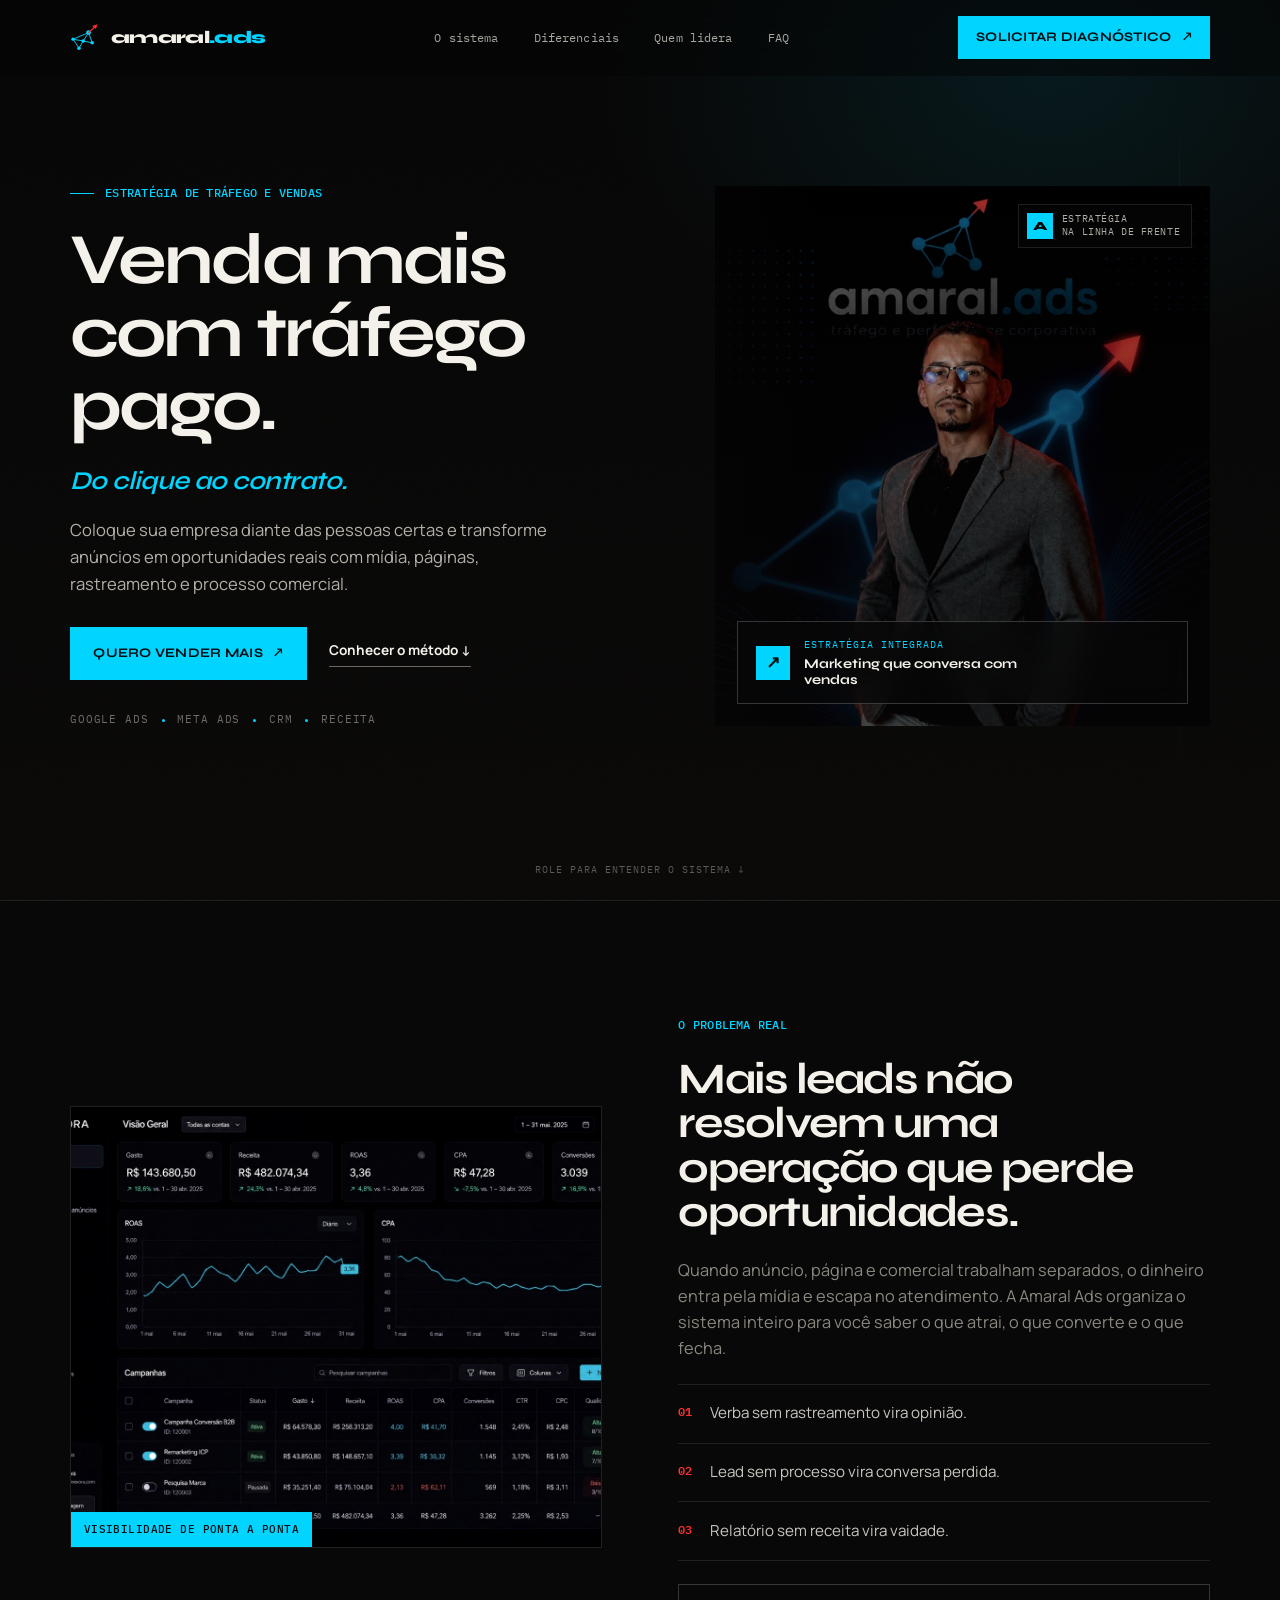
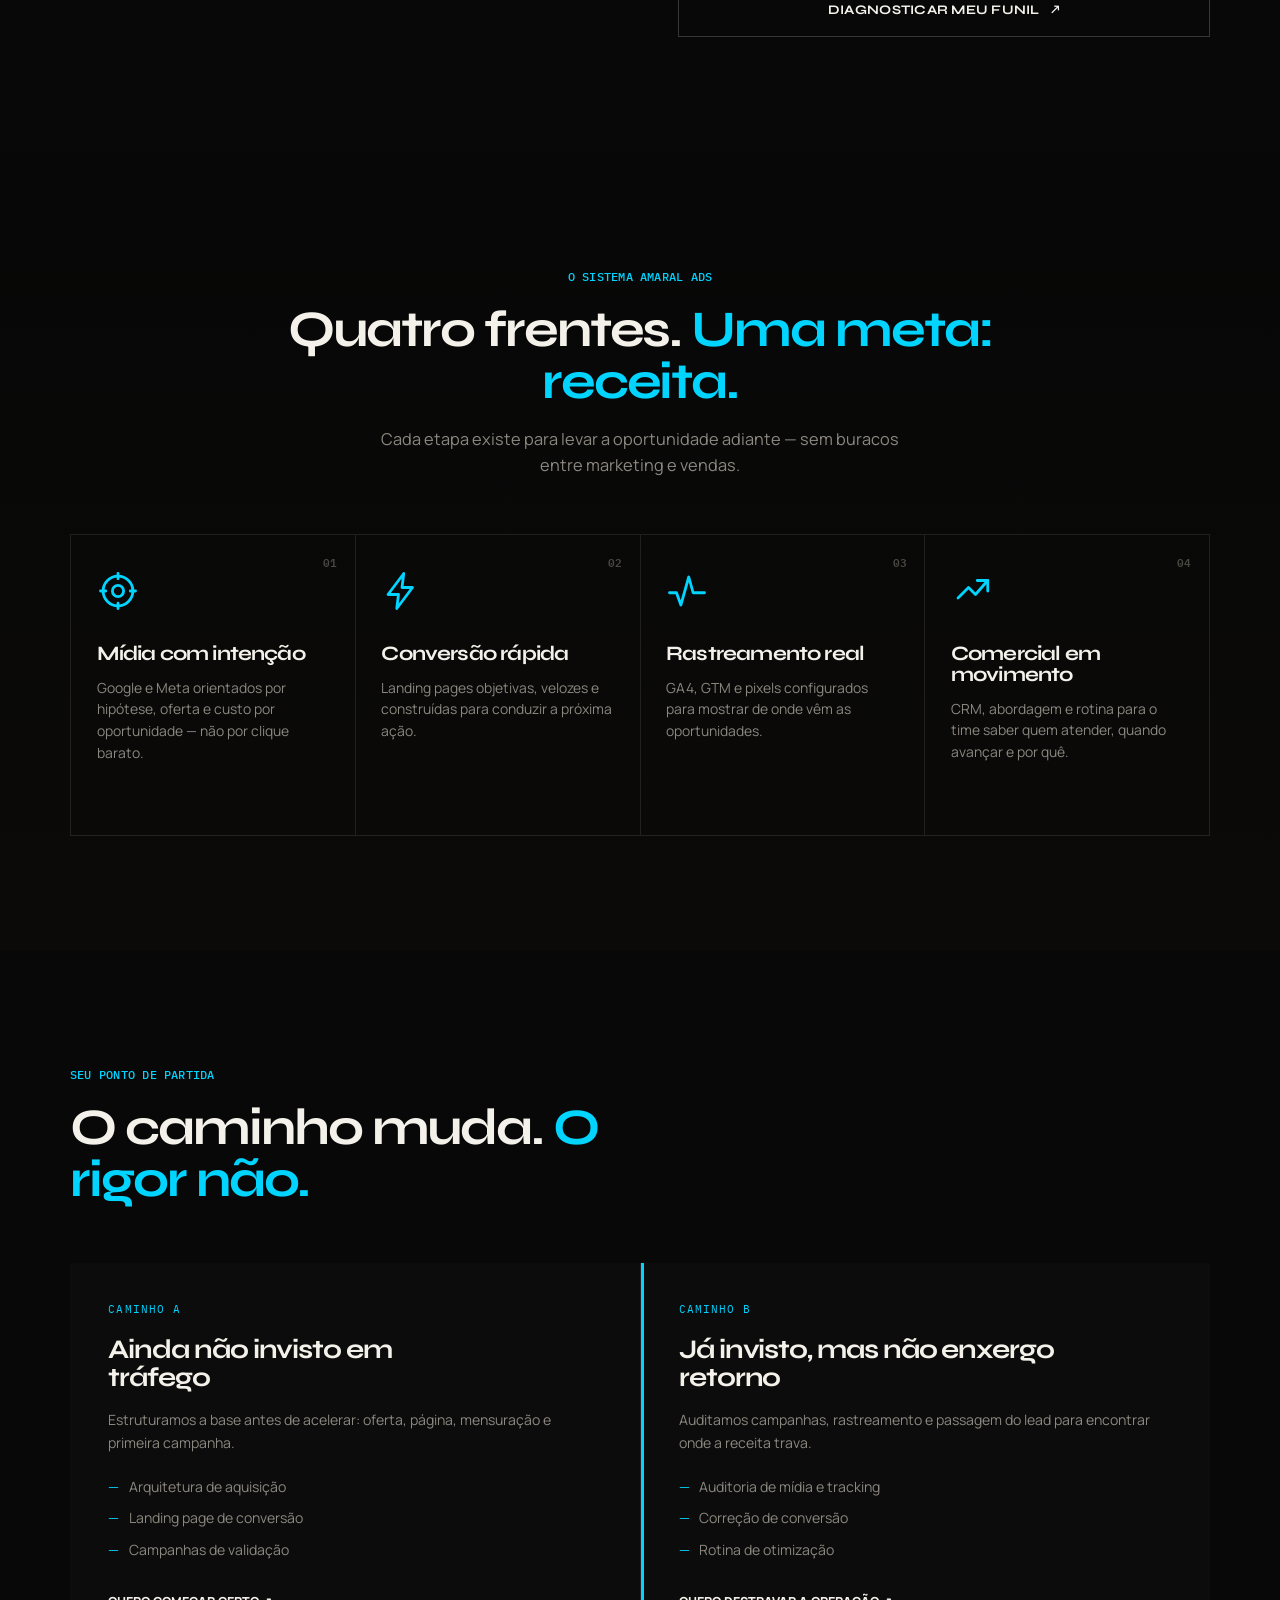
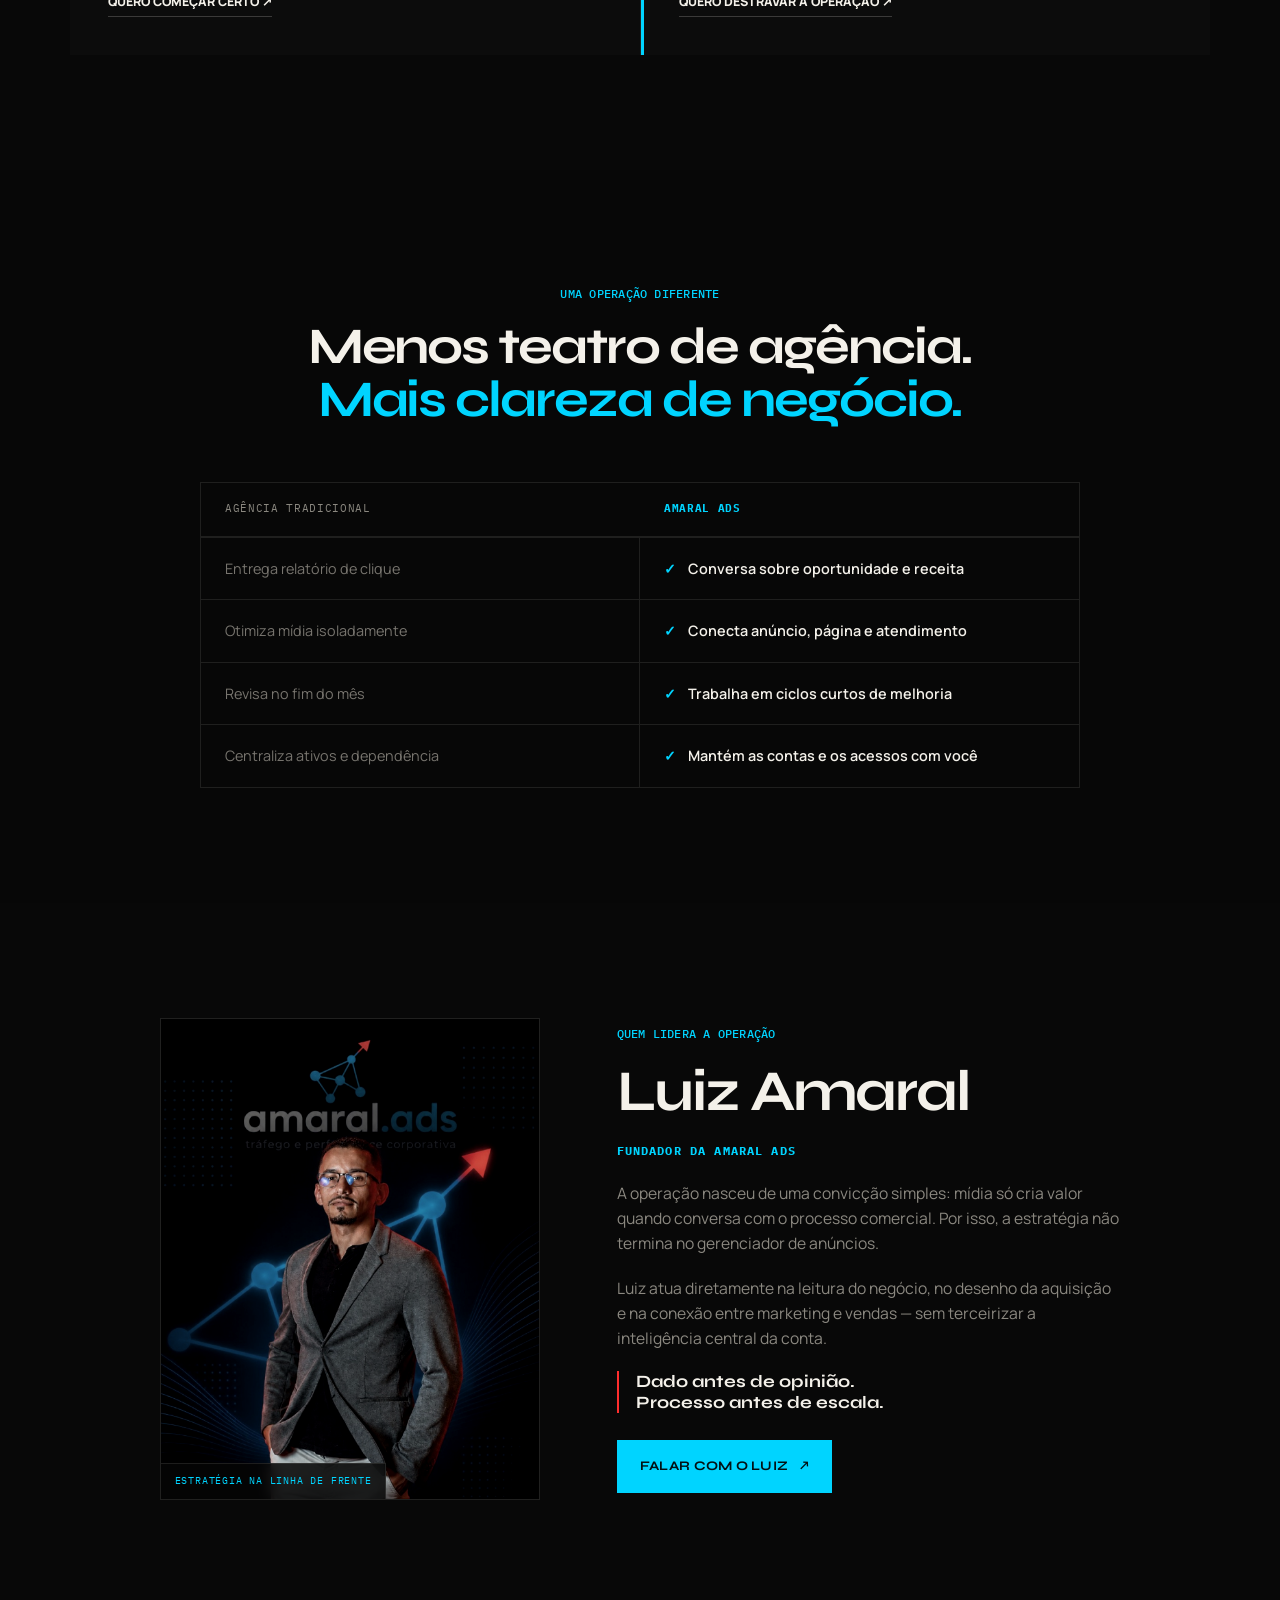
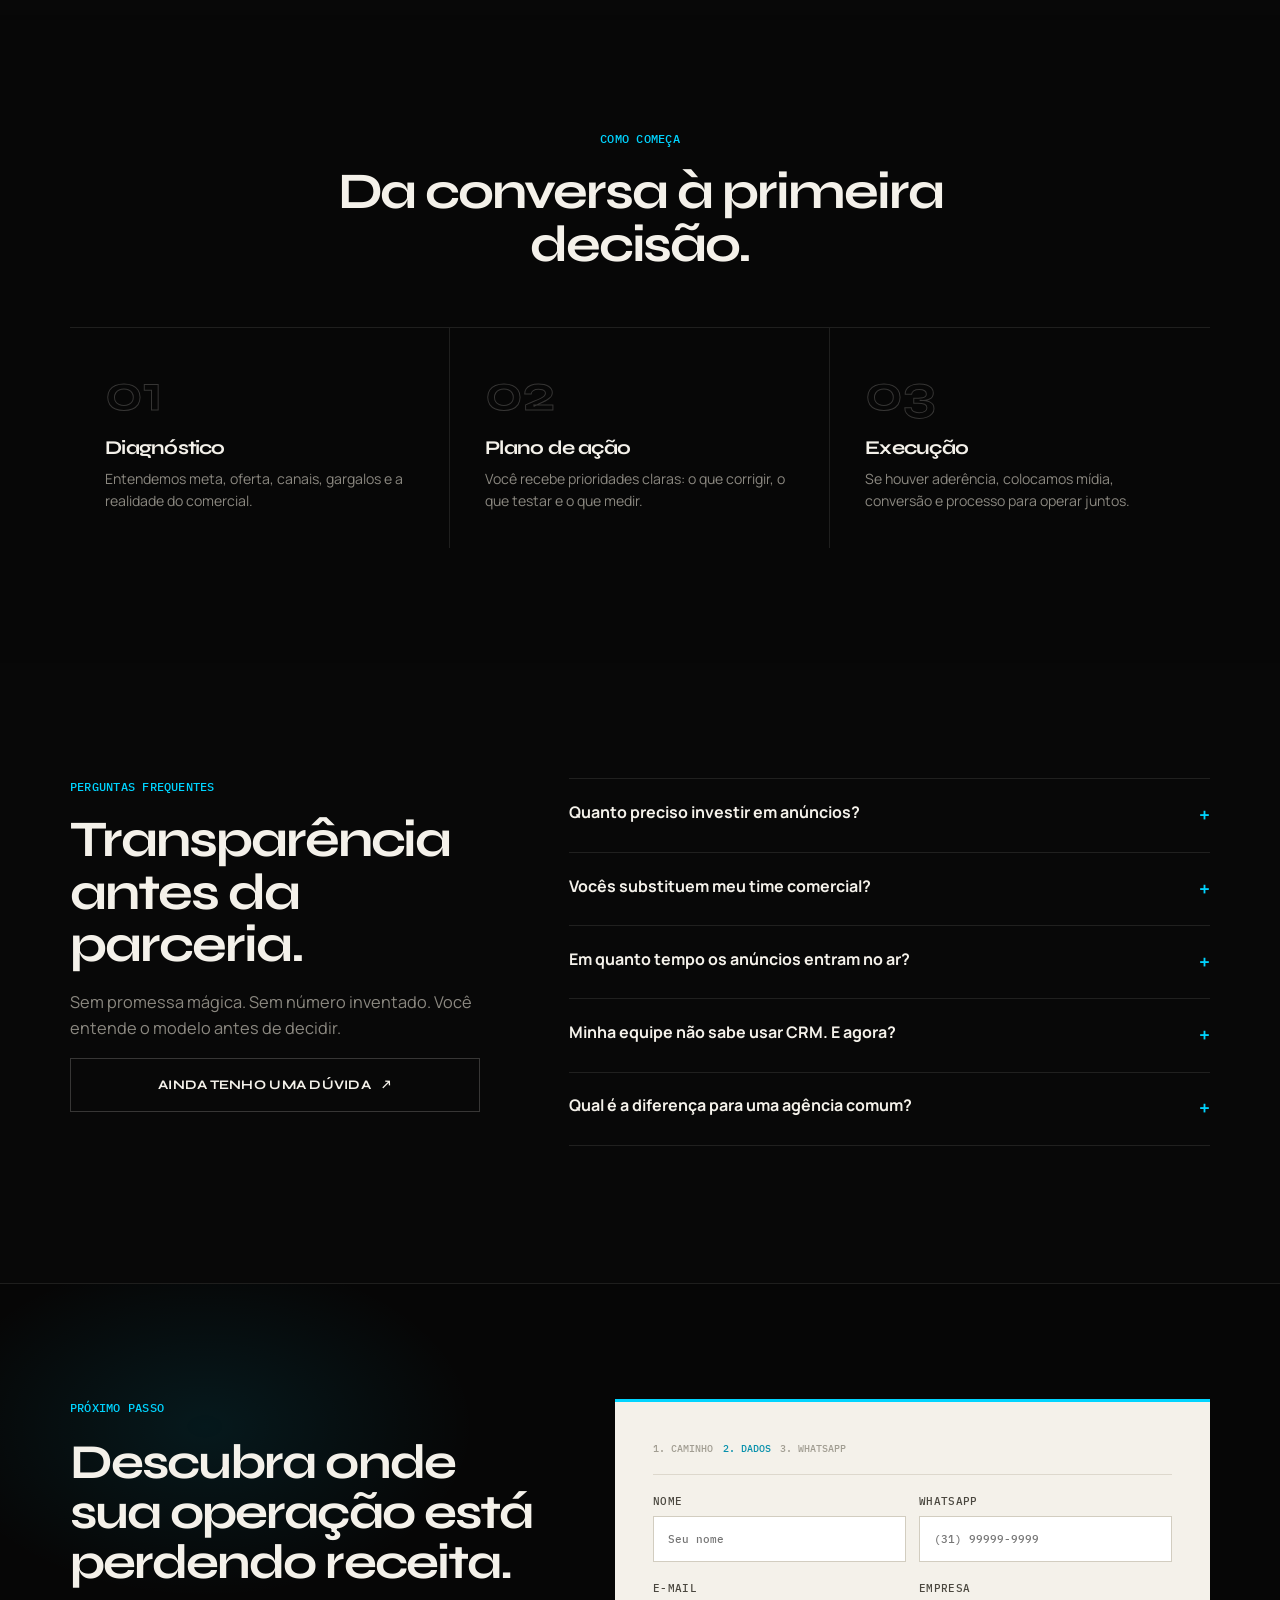
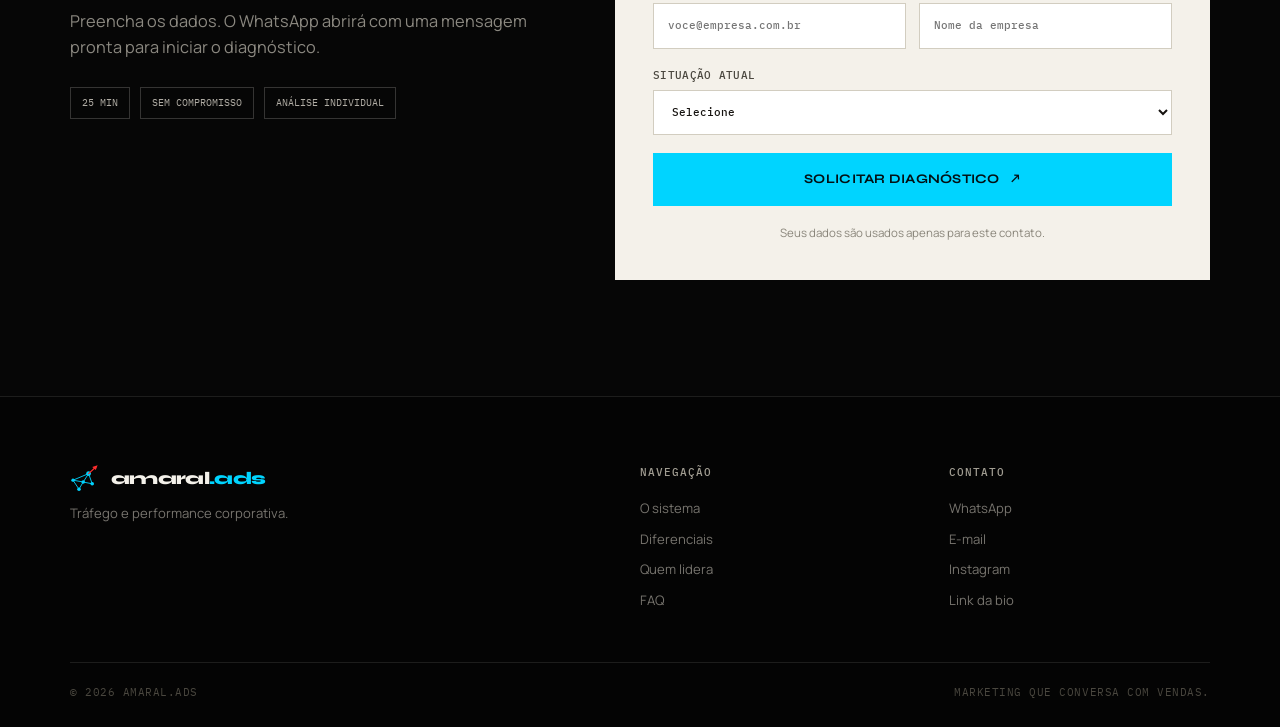
==== commit 4a3ad5d7: "design: redesenho de verdade (nao so troca de cor) inspirado no Castrum Craft real em vez de mecanic" ====
--- a/index.html
+++ b/index.html
@@ -8,14 +8,14 @@
   <link rel="canonical" href="https://marketing.amaralads.com.br/"><link rel="icon" href="assets/favicon.ico" sizes="any"><link rel="apple-touch-icon" href="assets/apple-touch-icon.png">
   <meta property="og:type" content="website"><meta property="og:locale" content="pt_BR"><meta property="og:title" content="Tráfego não corrige processo comercial quebrado. Nós conectamos os dois."><meta property="og:description" content="Mídia, páginas, rastreamento e comercial operando como um único sistema de crescimento."><meta property="og:image" content="assets/og-image.png">
   <script type="application/ld+json">{"@context":"https://schema.org","@type":"ProfessionalService","name":"amaral.ads","url":"https://marketing.amaralads.com.br/","email":"amaral.ads.br@gmail.com","areaServed":"BR","serviceType":"Gestão de tráfego pago, landing pages e estrutura comercial","founder":{"@type":"Person","name":"Luiz Amaral"},"sameAs":["https://www.instagram.com/amaral.ads.br/"]}</script>
-  <link rel="preconnect" href="https://fonts.googleapis.com"><link rel="preconnect" href="https://fonts.gstatic.com" crossorigin><link href="https://fonts.googleapis.com/css2?family=Manrope:wght@400;500;600;700&family=Syne:wght@600;700;800&display=swap" rel="stylesheet"><link rel="stylesheet" href="assets/site-v2.css">
+  <link rel="preconnect" href="https://fonts.googleapis.com"><link rel="preconnect" href="https://fonts.gstatic.com" crossorigin><link href="https://fonts.googleapis.com/css2?family=Manrope:wght@400;500;600;700&family=Syne:wght@600;700;800&family=IBM+Plex+Mono:wght@500&display=swap" rel="stylesheet"><link rel="stylesheet" href="assets/site-v2.css">
 </head>
 <body>
-<header id="header"><a class="brand" href="#topo" aria-label="amaral.ads — início"><span class="brand-symbol" aria-hidden="true">A<span>↗</span></span><span class="brand-name">amaral<span>.ads</span></span></a><nav aria-label="Navegação principal"><a href="#sistema">O sistema</a><a href="#diferenca">Diferenciais</a><a href="#quem">Quem lidera</a><a href="#faq">FAQ</a></nav><a class="btn btn-small js-wpp" href="#contato">Solicitar diagnóstico <span>↗</span></a><div id="progress"></div></header>
+<header id="header"><a class="brand" href="#topo" aria-label="amaral.ads — início"><svg class="brand-symbol" viewBox="0 0 100 100" fill="none" aria-hidden="true"><g stroke="#00D4FF" stroke-width="3" stroke-linecap="round"><path d="M10 54 L44 60 M10 54 L30 84 M10 54 L62 32 M30 84 L44 60 M44 60 L62 32 M44 60 L74 66 M62 32 L74 66"/></g><g fill="#00D4FF"><circle cx="10" cy="54" r="5.5"/><circle cx="30" cy="84" r="6"/><circle cx="44" cy="60" r="6"/><circle cx="62" cy="32" r="8"/><circle cx="74" cy="66" r="6"/></g><path d="M62 32 L86 10" stroke="#FF2D2D" stroke-width="4" stroke-linecap="round"/><path d="M92 4 L74 10 L86 20 Z" fill="#FF2D2D"/></svg><span class="brand-name">amaral<span>.ads</span></span></a><nav aria-label="Navegação principal"><a href="#sistema">O sistema</a><a href="#diferenca">Diferenciais</a><a href="#quem">Quem lidera</a><a href="#faq">FAQ</a></nav><a class="btn btn-small js-wpp" href="#contato">Solicitar diagnóstico <span>↗</span></a><div id="progress"></div></header>
 <main>
   <section class="hero" id="topo"><div class="noise"></div><div class="hero-glow"></div><div class="shell hero-grid"><div class="hero-copy reveal"><p class="eyebrow"><span></span> Estratégia de tráfego e vendas</p><h1>Venda mais com tráfego pago.</h1><p class="hero-punch">Do clique ao contrato.</p><p class="hero-lead">Coloque sua empresa diante das pessoas certas e transforme anúncios em oportunidades reais com mídia, páginas, rastreamento e processo comercial.</p><div class="hero-actions"><a class="btn js-wpp" href="#contato">Quero vender mais <span>↗</span></a><a class="text-link" href="#sistema">Conhecer o método <span>↓</span></a></div><div class="hero-proof"><span>Google Ads</span><i></i><span>Meta Ads</span><i></i><span>CRM</span><i></i><span>Receita</span></div></div><aside class="hero-visual reveal" aria-label="Luiz Amaral, fundador da Amaral Ads"><img class="hero-person" src="assets/luiz-amaral.jpg" alt="Luiz Amaral, estrategista de tráfego e fundador da Amaral Ads"><div class="hero-result"><span class="result-icon">↗</span><span><small>Estratégia integrada</small><strong>Marketing que conversa com vendas</strong></span></div><div class="hero-stamp"><b>A</b><span>Estratégia<br>na linha de frente</span></div></aside></div><div class="scroll-note">Role para entender o sistema <span>↓</span></div></section>
   <section class="problem"><div class="shell split-feature"><div class="cinema-frame reveal"><img src="assets/mockup-ads.jpg" alt="Painel de mídia e performance" loading="lazy"><span>Visibilidade de ponta a ponta</span></div><div class="feature-copy reveal"><p class="eyebrow">O problema real</p><h2>Mais leads não resolvem uma operação que perde oportunidades.</h2><p>Quando anúncio, página e comercial trabalham separados, o dinheiro entra pela mídia e escapa no atendimento. A Amaral Ads organiza o sistema inteiro para você saber o que atrai, o que converte e o que fecha.</p><ul class="check-list"><li><span>01</span> Verba sem rastreamento vira opinião.</li><li><span>02</span> Lead sem processo vira conversa perdida.</li><li><span>03</span> Relatório sem receita vira vaidade.</li></ul><a class="btn btn-outline js-wpp" href="#contato">Diagnosticar meu funil <span>↗</span></a></div></div></section>
-  <section class="system" id="sistema"><div class="shell"><div class="section-head centered reveal"><p class="eyebrow">O sistema Amaral Ads</p><h2>Quatro frentes. <em>Uma meta: receita.</em></h2><p>Cada etapa existe para levar a oportunidade adiante — sem buracos entre marketing e vendas.</p></div><div class="pillar-grid"><article class="pillar reveal"><span class="pillar-no">01</span><div class="pillar-icon">◎</div><h3>Mídia com intenção</h3><p>Google e Meta orientados por hipótese, oferta e custo por oportunidade — não por clique barato.</p></article><article class="pillar reveal"><span class="pillar-no">02</span><div class="pillar-icon">◇</div><h3>Conversão rápida</h3><p>Landing pages objetivas, velozes e construídas para conduzir a próxima ação.</p></article><article class="pillar reveal"><span class="pillar-no">03</span><div class="pillar-icon">⌁</div><h3>Rastreamento real</h3><p>GA4, GTM e pixels configurados para mostrar de onde vêm as oportunidades.</p></article><article class="pillar reveal"><span class="pillar-no">04</span><div class="pillar-icon">↗</div><h3>Comercial em movimento</h3><p>CRM, abordagem e rotina para o time saber quem atender, quando avançar e por quê.</p></article></div></div></section>
+  <section class="system" id="sistema"><div class="shell"><div class="section-head centered reveal"><p class="eyebrow">O sistema Amaral Ads</p><h2>Quatro frentes. <em>Uma meta: receita.</em></h2><p>Cada etapa existe para levar a oportunidade adiante — sem buracos entre marketing e vendas.</p></div><div class="pillar-grid"><article class="pillar reveal"><span class="pillar-no">01</span><div class="pillar-icon"><svg viewBox="0 0 24 24" fill="none" stroke="currentColor" stroke-width="1.6" stroke-linecap="round" stroke-linejoin="round"><circle cx="12" cy="12" r="8.5"/><circle cx="12" cy="12" r="3.2"/><path d="M12 2v3M12 19v3M2 12h3M19 12h3"/></svg></div><h3>Mídia com intenção</h3><p>Google e Meta orientados por hipótese, oferta e custo por oportunidade — não por clique barato.</p></article><article class="pillar reveal"><span class="pillar-no">02</span><div class="pillar-icon"><svg viewBox="0 0 24 24" fill="none" stroke="currentColor" stroke-width="1.6" stroke-linecap="round" stroke-linejoin="round"><path d="M13 2 4 14h6l-1 8 9-12h-6l1-8Z"/></svg></div><h3>Conversão rápida</h3><p>Landing pages objetivas, velozes e construídas para conduzir a próxima ação.</p></article><article class="pillar reveal"><span class="pillar-no">03</span><div class="pillar-icon"><svg viewBox="0 0 24 24" fill="none" stroke="currentColor" stroke-width="1.6" stroke-linecap="round" stroke-linejoin="round"><path d="M2 13h4l2.5 7L13 4l2.5 9H22"/></svg></div><h3>Rastreamento real</h3><p>GA4, GTM e pixels configurados para mostrar de onde vêm as oportunidades.</p></article><article class="pillar reveal"><span class="pillar-no">04</span><div class="pillar-icon"><svg viewBox="0 0 24 24" fill="none" stroke="currentColor" stroke-width="1.6" stroke-linecap="round" stroke-linejoin="round"><path d="M4 16 10 10 14 14 21 6"/><path d="M15 6h6v6"/></svg></div><h3>Comercial em movimento</h3><p>CRM, abordagem e rotina para o time saber quem atender, quando avançar e por quê.</p></article></div></div></section>
   <section class="paths" id="caminhos"><div class="shell"><div class="section-head reveal"><p class="eyebrow">Seu ponto de partida</p><h2>O caminho muda. <em>O rigor não.</em></h2></div><div class="path-grid"><article class="path js-path reveal" data-path="comecar"><span class="path-label">Caminho A</span><h3>Ainda não invisto em tráfego</h3><p>Estruturamos a base antes de acelerar: oferta, página, mensuração e primeira campanha.</p><ul><li>Arquitetura de aquisição</li><li>Landing page de conversão</li><li>Campanhas de validação</li></ul><a href="#contato">Quero começar certo <span>↗</span></a></article><article class="path path-hot js-path reveal" data-path="acelerar"><span class="path-label">Caminho B</span><h3>Já invisto, mas não enxergo retorno</h3><p>Auditamos campanhas, rastreamento e passagem do lead para encontrar onde a receita trava.</p><ul><li>Auditoria de mídia e tracking</li><li>Correção de conversão</li><li>Rotina de otimização</li></ul><a href="#contato">Quero destravar a operação <span>↗</span></a></article></div></div></section>
   <section class="difference" id="diferenca"><div class="shell"><div class="section-head centered reveal"><p class="eyebrow">Uma operação diferente</p><h2>Menos teatro de agência.<br><em>Mais clareza de negócio.</em></h2></div><div class="compare reveal"><div class="compare-head"><span>Agência tradicional</span><strong>Amaral Ads</strong></div><div class="compare-row"><span>Entrega relatório de clique</span><strong>Conversa sobre oportunidade e receita</strong></div><div class="compare-row"><span>Otimiza mídia isoladamente</span><strong>Conecta anúncio, página e atendimento</strong></div><div class="compare-row"><span>Revisa no fim do mês</span><strong>Trabalha em ciclos curtos de melhoria</strong></div><div class="compare-row"><span>Centraliza ativos e dependência</span><strong>Mantém as contas e os acessos com você</strong></div></div></div></section>
   <section class="founder" id="quem"><div class="shell founder-grid"><figure class="founder-photo reveal"><img src="assets/luiz-amaral.jpg" alt="Luiz Amaral, fundador da Amaral Ads" loading="lazy"><figcaption>Estratégia na linha de frente</figcaption></figure><div class="founder-copy reveal"><p class="eyebrow">Quem lidera a operação</p><h2>Luiz Amaral</h2><p class="founder-role">Fundador da Amaral Ads</p><p>A operação nasceu de uma convicção simples: mídia só cria valor quando conversa com o processo comercial. Por isso, a estratégia não termina no gerenciador de anúncios.</p><p>Luiz atua diretamente na leitura do negócio, no desenho da aquisição e na conexão entre marketing e vendas — sem terceirizar a inteligência central da conta.</p><div class="founder-sign">Dado antes de opinião.<br>Processo antes de escala.</div><a class="btn js-wpp" href="#contato">Falar com o Luiz <span>↗</span></a></div></div></section>
@@ -23,6 +23,6 @@
   <section class="faq" id="faq"><div class="shell faq-grid"><div class="section-head reveal"><p class="eyebrow">Perguntas frequentes</p><h2>Transparência antes da parceria.</h2><p>Sem promessa mágica. Sem número inventado. Você entende o modelo antes de decidir.</p><a class="btn btn-outline js-wpp" href="#contato">Ainda tenho uma dúvida <span>↗</span></a></div><div class="faq-list reveal"><details><summary>Quanto preciso investir em anúncios?<span>+</span></summary><p>Depende do mercado, da oferta e da meta. Começamos de forma proporcional, validando antes de acelerar.</p></details><details><summary>Vocês substituem meu time comercial?<span>+</span></summary><p>Não. Organizamos o processo, o CRM e a passagem das oportunidades para que o time venda com mais contexto.</p></details><details><summary>Em quanto tempo os anúncios entram no ar?<span>+</span></summary><p>O prazo depende do que já existe e do que precisa ser corrigido. O diagnóstico define uma sequência realista, sem prometer resultado instantâneo.</p></details><details><summary>Minha equipe não sabe usar CRM. E agora?<span>+</span></summary><p>Desenhamos etapas simples e treinamos a rotina. A ferramenta precisa servir ao time, não virar mais uma obrigação vazia.</p></details><details><summary>Qual é a diferença para uma agência comum?<span>+</span></summary><p>A análise não termina em mídia. Conectamos anúncio, página, rastreamento, atendimento e avanço no pipeline.</p></details></div></div></section>
   <section class="final" id="contato"><div class="shell final-grid"><div class="final-copy reveal"><p class="eyebrow">Próximo passo</p><h2>Descubra onde sua operação está perdendo receita.</h2><p>Preencha os dados. O WhatsApp abrirá com uma mensagem pronta para iniciar o diagnóstico.</p><div class="final-note"><span>25 min</span><span>Sem compromisso</span><span>Análise individual</span></div></div><form class="lead-form reveal" id="leadForm" novalidate><ol class="form-steps"><li id="stepPath">1. Caminho</li><li id="stepDados" class="is-on">2. Dados</li><li id="stepWpp">3. WhatsApp</li></ol><p class="path-chip" id="pathChip" hidden></p><input type="hidden" name="caminho" id="campoCaminho" value="diagnostico"><div class="field-row"><label>Nome<input name="nome" autocomplete="name" required placeholder="Seu nome"></label><label>WhatsApp<input name="whatsapp" autocomplete="tel" inputmode="tel" required placeholder="(31) 99999-9999"></label></div><div class="field-row"><label>E-mail<input type="email" name="email" autocomplete="email" required placeholder="voce@empresa.com.br"></label><label>Empresa<input name="empresa" autocomplete="organization" required placeholder="Nome da empresa"></label></div><label>Situação atual<select name="situacao" id="campoSituacao" required><option value="">Selecione</option><option value="comecar">Ainda não invisto em tráfego</option><option value="acelerar">Já invisto, mas não tenho retorno claro</option></select></label><input type="hidden" name="investimento" id="campoInvestimento" value=""><input type="hidden" name="site" value=""><input type="hidden" name="desafio" value=""><button type="submit" class="btn" id="leadSubmit">Solicitar diagnóstico <span>↗</span></button><p class="form-note">Seus dados são usados apenas para este contato.</p><div class="form-success" id="formSuccess"><div class="success-mark">✓</div><h3>Dados recebidos.</h3><p>Se o WhatsApp não abriu, use o botão abaixo.</p><a href="#" class="btn js-wpp" id="formWppFallback">Abrir WhatsApp <span>↗</span></a></div></form></div></section>
 </main>
-<footer><div class="shell footer-grid"><div><a class="brand" href="#topo"><span class="brand-symbol">A<span>↗</span></span><span class="brand-name">amaral<span>.ads</span></span></a><p>Tráfego e performance corporativa.</p></div><div><strong>Navegação</strong><a href="#sistema">O sistema</a><a href="#diferenca">Diferenciais</a><a href="#quem">Quem lidera</a><a href="#faq">FAQ</a></div><div><strong>Contato</strong><a class="js-wpp" href="#contato">WhatsApp</a><a href="mailto:amaral.ads.br@gmail.com">E-mail</a><a href="https://www.instagram.com/amaral.ads.br/" target="_blank" rel="noopener">Instagram</a><a href="bio/">Link da bio</a></div></div><div class="shell footer-bottom"><span>© <span id="ano"></span> amaral.ads</span><span>Marketing que conversa com vendas.</span></div></footer>
+<footer><div class="shell footer-grid"><div><a class="brand" href="#topo"><svg class="brand-symbol" viewBox="0 0 100 100" fill="none" aria-hidden="true"><g stroke="#00D4FF" stroke-width="3" stroke-linecap="round"><path d="M10 54 L44 60 M10 54 L30 84 M10 54 L62 32 M30 84 L44 60 M44 60 L62 32 M44 60 L74 66 M62 32 L74 66"/></g><g fill="#00D4FF"><circle cx="10" cy="54" r="5.5"/><circle cx="30" cy="84" r="6"/><circle cx="44" cy="60" r="6"/><circle cx="62" cy="32" r="8"/><circle cx="74" cy="66" r="6"/></g><path d="M62 32 L86 10" stroke="#FF2D2D" stroke-width="4" stroke-linecap="round"/><path d="M92 4 L74 10 L86 20 Z" fill="#FF2D2D"/></svg><span class="brand-name">amaral<span>.ads</span></span></a><p>Tráfego e performance corporativa.</p></div><div><strong>Navegação</strong><a href="#sistema">O sistema</a><a href="#diferenca">Diferenciais</a><a href="#quem">Quem lidera</a><a href="#faq">FAQ</a></div><div><strong>Contato</strong><a class="js-wpp" href="#contato">WhatsApp</a><a href="mailto:amaral.ads.br@gmail.com">E-mail</a><a href="https://www.instagram.com/amaral.ads.br/" target="_blank" rel="noopener">Instagram</a><a href="bio/">Link da bio</a></div></div><div class="shell footer-bottom"><span>© <span id="ano"></span> amaral.ads</span><span>Marketing que conversa com vendas.</span></div></footer>
 <script src="assets/storage.js"></script><script src="assets/tracking.js"></script><script src="assets/app.js"></script>
 </body></html>
--- a/assets/site-v2.css
+++ b/assets/site-v2.css
@@ -1,39 +1,288 @@
-:root{--ink:#080808;--panel:#101010;--paper:#f3f0e9;--muted:#9b9994;--accent:#00D4FF;--line:rgba(255,255,255,.12);--shell:min(1180px,calc(100% - 40px));--ease:cubic-bezier(.2,.7,.2,1)}
-*{box-sizing:border-box;margin:0;padding:0}html{scroll-behavior:smooth;scroll-padding-top:84px}body{background:var(--ink);color:var(--paper);font:400 16px/1.65 Manrope,sans-serif;overflow-x:hidden;-webkit-font-smoothing:antialiased}a{color:inherit;text-decoration:none}img{display:block;width:100%}button,input,select{font:inherit}.shell{width:var(--shell);margin-inline:auto}.eyebrow{font-size:.7rem;font-weight:700;letter-spacing:.18em;text-transform:uppercase;color:var(--accent);display:flex;align-items:center;gap:.65rem}.eyebrow>span{width:22px;height:1px;background:currentColor}h1,h2,h3,.brand-name{font-family:Syne,sans-serif;line-height:1.05;letter-spacing:-.045em}h2{font-size:clamp(2rem,4.3vw,4.8rem);max-width:16ch}h2 em{font-style:normal;color:var(--accent)}section{padding:clamp(5rem,10vw,9rem) 0;position:relative}.section-head{display:grid;gap:1rem;margin-bottom:3rem}.section-head p:not(.eyebrow){color:var(--muted);max-width:50ch}.centered{text-align:center;justify-items:center}.centered h2{max-width:20ch}.centered p{text-align:center}.reveal{opacity:0;transform:translateY(28px);transition:opacity .75s var(--ease),transform .75s var(--ease)}.reveal.in{opacity:1;transform:none}
-header{position:fixed;z-index:100;top:0;left:0;width:100%;height:74px;padding:0 max(20px,calc((100vw - 1180px)/2));display:flex;align-items:center;justify-content:space-between;background:rgba(8,8,8,.65);backdrop-filter:blur(18px);border-bottom:1px solid transparent;transition:.3s}header.scrolled{height:66px;background:rgba(8,8,8,.93);border-color:var(--line)}#progress{position:absolute;bottom:-1px;left:0;height:2px;background:var(--accent);width:0}.brand{display:flex;align-items:center;gap:.65rem}.brand-symbol{width:32px;height:32px;border:1px solid rgba(0,212,255,.6);display:grid;place-items:center;font:800 1rem Syne;color:var(--paper);position:relative}.brand-symbol span{font-size:.65rem;color:var(--accent);position:absolute;right:2px;top:0}.brand-name{font-weight:800;font-size:1.08rem}.brand-name span{color:var(--accent)}nav{display:flex;gap:2rem}nav a{font-size:.78rem;color:#bbb;transition:.2s}nav a:hover{color:#fff}.btn{display:inline-flex;align-items:center;justify-content:center;gap:.7rem;border:1px solid var(--accent);background:var(--accent);color:#090909;padding:.95rem 1.35rem;font-weight:800;font-size:.8rem;text-transform:uppercase;letter-spacing:.04em;cursor:pointer;transition:.25s}.btn:hover{background:#33dfff;transform:translateY(-2px);box-shadow:0 14px 34px rgba(0,212,255,.18)}.btn-small{padding:.68rem 1rem}.btn-outline{background:transparent;color:var(--paper);border-color:rgba(0,212,255,.55)}.btn-outline:hover{background:var(--accent);color:#080808}.text-link{font-size:.82rem;font-weight:700;border-bottom:1px solid #777;padding-bottom:.2rem}
-.hero{min-height:100vh;padding-top:130px;display:grid;align-items:center;overflow:hidden;background:radial-gradient(circle at 73% 30%,rgba(0,212,255,.17),transparent 32%),linear-gradient(180deg,#080808,#0b0a09)}.noise{position:absolute;inset:0;opacity:.18;pointer-events:none;background-image:url("data:image/svg+xml,%3Csvg viewBox='0 0 180 180' xmlns='http://www.w3.org/2000/svg'%3E%3Cfilter id='n'%3E%3CfeTurbulence type='fractalNoise' baseFrequency='.9' numOctaves='3' stitchTiles='stitch'/%3E%3C/filter%3E%3Crect width='100%25' height='100%25' filter='url(%23n)' opacity='.18'/%3E%3C/svg%3E")}.hero-glow{position:absolute;width:470px;height:470px;right:-110px;top:130px;border-radius:50%;border:1px solid rgba(0,212,255,.2);box-shadow:0 0 100px rgba(0,212,255,.08),inset 0 0 100px rgba(0,212,255,.05)}.hero-grid{display:grid;grid-template-columns:1.1fr .9fr;gap:7vw;align-items:center;position:relative}.hero-copy{display:grid;gap:1.25rem}.hero h1{font-size:clamp(3rem,6.8vw,7rem);max-width:10ch}.hero-punch{font:700 clamp(1.35rem,2.5vw,2.4rem) Syne;color:var(--accent);letter-spacing:-.03em}.hero-lead{color:#aaa;max-width:57ch;font-size:clamp(.95rem,1.4vw,1.1rem)}.hero-actions{display:flex;align-items:center;gap:1.3rem;margin-top:.6rem}.hero-proof{display:flex;align-items:center;gap:.75rem;color:#777;font-size:.68rem;text-transform:uppercase;letter-spacing:.12em;margin-top:.7rem}.hero-proof i{width:3px;height:3px;background:var(--accent);transform:rotate(45deg)}.hero-visual{height:560px;position:relative}.metric-card{position:absolute;width:min(290px,75%);background:rgba(16,16,16,.9);border:1px solid var(--line);padding:1.15rem 1.25rem;backdrop-filter:blur(12px);box-shadow:0 28px 70px rgba(0,0,0,.45)}.metric-card small{display:block;color:var(--accent);font-size:.62rem;text-transform:uppercase;letter-spacing:.14em}.metric-card strong{display:block;font:700 1.05rem Syne;margin:.35rem 0}.metric-card span{color:#777;font-size:.75rem}.metric-a{top:10%;left:0}.metric-b{top:38%;right:0}.metric-c{bottom:8%;left:8%}.signal-line{position:absolute;inset:5% 10%;border:1px solid rgba(0,212,255,.13);transform:rotate(-16deg)}.signal-line:before,.signal-line:after{content:'';position:absolute;width:8px;height:8px;background:var(--accent);box-shadow:0 0 22px var(--accent)}.signal-line:before{top:25%;left:-4px}.signal-line:after{right:-4px;bottom:20%}.orb{position:absolute;right:13%;top:4%;width:88px;height:88px;border-radius:50%;display:grid;place-items:center;background:var(--accent);color:#080808;box-shadow:0 0 0 15px rgba(0,212,255,.08)}.orb b{font-size:2rem}.scroll-note{position:absolute;bottom:25px;left:50%;transform:translateX(-50%);font-size:.65rem;color:#666;text-transform:uppercase;letter-spacing:.12em}
-.problem,.founder,.faq{background:#0c0c0c}.split-feature{display:grid;grid-template-columns:1fr 1fr;gap:clamp(2rem,6vw,7rem);align-items:center}.cinema-frame{position:relative;border:1px solid var(--line);padding:12px;background:#070707}.cinema-frame:before{content:'';position:absolute;inset:-45px 35% -45px -15vw;background:radial-gradient(circle,rgba(0,212,255,.22),transparent 65%);z-index:-1}.cinema-frame img{filter:saturate(.55) contrast(1.1)}.cinema-frame span{position:absolute;bottom:25px;left:28px;background:var(--accent);color:#080808;padding:.5rem .7rem;font-size:.62rem;font-weight:800;text-transform:uppercase}.feature-copy{display:grid;gap:1.4rem}.feature-copy h2{font-size:clamp(2rem,3.7vw,4rem)}.feature-copy>p:not(.eyebrow){color:var(--muted)}.check-list{list-style:none;display:grid;border-top:1px solid var(--line)}.check-list li{padding:1rem 0;border-bottom:1px solid var(--line);display:flex;gap:1rem;color:#c7c5c0}.check-list span{color:var(--accent);font:600 .7rem Syne}
-.system{background:linear-gradient(180deg,#090909,#0f0d0c)}.pillar-grid{display:grid;grid-template-columns:repeat(4,1fr);border:1px solid var(--line)}.pillar{min-height:350px;padding:2rem 1.5rem;border-right:1px solid var(--line);display:flex;flex-direction:column;position:relative;transition:.35s}.pillar:last-child{border:0}.pillar:hover{background:linear-gradient(180deg,rgba(0,212,255,.12),transparent);transform:translateY(-6px)}.pillar-no{position:absolute;right:1rem;top:1rem;color:#555;font:600 .65rem Syne}.pillar-icon{width:48px;height:48px;border:1px solid rgba(0,212,255,.5);display:grid;place-items:center;color:var(--accent);font-size:1.4rem;margin-bottom:auto}.pillar h3{font-size:1.3rem;margin-bottom:.75rem}.pillar p{font-size:.85rem;color:var(--muted)}
-.paths{overflow:hidden}.paths:before{content:'';position:absolute;width:520px;height:520px;right:-250px;top:80px;border-radius:50%;background:rgba(0,212,255,.12);filter:blur(80px)}.path-grid{display:grid;grid-template-columns:1fr 1fr;gap:1rem}.path{border:1px solid var(--line);padding:clamp(1.5rem,3vw,2.5rem);background:var(--panel);display:grid;gap:1.1rem;cursor:pointer;transition:.3s}.path:hover,.path.is-picked{border-color:var(--accent);transform:translateY(-5px)}.path-hot{background:linear-gradient(145deg,#19100d,#101010)}.path-label{font-size:.62rem;color:var(--accent);text-transform:uppercase;letter-spacing:.16em}.path h3{font-size:clamp(1.4rem,2.4vw,2.2rem);max-width:18ch}.path p,.path li{color:var(--muted);font-size:.86rem}.path ul{list-style:none;display:grid;gap:.5rem}.path li:before{content:'↗';color:var(--accent);margin-right:.6rem}.path a{font-weight:800;font-size:.78rem;text-transform:uppercase;color:var(--paper);margin-top:.7rem}
-.difference{background:linear-gradient(100deg,#100b09,#080808 46%)}.compare{max-width:900px;margin:auto;border:1px solid var(--line)}.compare-head,.compare-row{display:grid;grid-template-columns:1fr 1fr}.compare-head{background:var(--accent);color:#090909;font:700 .75rem Syne;text-transform:uppercase}.compare-head>*{padding:1rem 1.4rem}.compare-row{border-top:1px solid var(--line);font-size:.86rem}.compare-row>*{padding:1.15rem 1.4rem}.compare-row span{color:#777;border-right:1px solid var(--line)}.compare-row strong{font-weight:600}.compare-row strong:before{content:'✓';color:var(--accent);margin-right:.75rem}
-.founder-grid{display:grid;grid-template-columns:.82fr 1.18fr;align-items:center;gap:clamp(2rem,7vw,8rem)}.founder-photo{position:relative;background:var(--accent);padding-left:14px}.founder-photo img{filter:saturate(.75) contrast(1.04)}.founder-photo figcaption{position:absolute;bottom:20px;left:35px;background:#080808;padding:.55rem .8rem;font-size:.65rem;text-transform:uppercase;letter-spacing:.12em}.founder-copy{display:grid;gap:1.2rem}.founder-copy h2{font-size:clamp(2.8rem,5.5vw,6rem)}.founder-role{color:var(--accent);font-weight:700;text-transform:uppercase;font-size:.72rem;letter-spacing:.14em}.founder-copy>p:not(.eyebrow):not(.founder-role){color:var(--muted);max-width:55ch}.founder-sign{border-left:2px solid var(--accent);padding-left:1rem;font:700 1.1rem Syne}.founder-copy .btn{justify-self:start;margin-top:.5rem}
-.process{background:#090909}.process-grid{display:grid;grid-template-columns:repeat(3,1fr);border-top:1px solid var(--line)}.process-grid article{padding:2rem;border-right:1px solid var(--line)}.process-grid article:last-child{border:0}.process-grid span{font:700 3.4rem Syne;color:transparent;-webkit-text-stroke:1px rgba(0,212,255,.65)}.process-grid h3{font-size:1.25rem;margin:.8rem 0}.process-grid p{color:var(--muted);font-size:.86rem}
-.faq-grid{display:grid;grid-template-columns:.8fr 1.2fr;gap:8vw;align-items:start}.faq .section-head{position:sticky;top:110px}.faq-list{border-top:1px solid var(--line)}details{border-bottom:1px solid var(--line)}summary{list-style:none;padding:1.25rem 0;cursor:pointer;display:flex;justify-content:space-between;gap:1rem;font-weight:700}summary::-webkit-details-marker{display:none}summary span{color:var(--accent);font-size:1.3rem;transition:.2s}details[open] summary span{transform:rotate(45deg)}details p{color:var(--muted);padding:0 2rem 1.4rem 0;font-size:.88rem}
-.final{background:radial-gradient(circle at 20% 20%,rgba(0,212,255,.18),transparent 35%),#090909;border-top:1px solid var(--line)}.final-grid{display:grid;grid-template-columns:.9fr 1.1fr;gap:7vw;align-items:start}.final-copy{display:grid;gap:1.2rem;position:sticky;top:110px}.final-copy h2{font-size:clamp(2.2rem,4vw,4.5rem)}.final-copy>p:not(.eyebrow){color:var(--muted)}.final-note{display:flex;flex-wrap:wrap;gap:.5rem}.final-note span{border:1px solid var(--line);padding:.4rem .65rem;font-size:.65rem;text-transform:uppercase;color:#aaa}.lead-form{background:var(--paper);color:#111;padding:clamp(1.4rem,3vw,2.4rem);display:grid;gap:1rem}.form-steps{list-style:none;display:flex;gap:.5rem;border-bottom:1px solid #d4d0c8;padding-bottom:1rem}.form-steps li{font-size:.62rem;text-transform:uppercase;font-weight:800;color:#aaa}.form-steps .is-on,.form-steps .is-done{color:var(--accent)}.path-chip{font-size:.7rem;background:#eee8df;padding:.5rem .7rem;border-left:2px solid var(--accent)}.field-row{display:grid;grid-template-columns:1fr 1fr;gap:.8rem}.lead-form label{display:grid;gap:.35rem;font-size:.68rem;text-transform:uppercase;letter-spacing:.08em;font-weight:700}.lead-form input,.lead-form select{width:100%;border:1px solid #c9c4ba;background:#fff;padding:.82rem .85rem;color:#111;outline:0}.lead-form input:focus,.lead-form select:focus{border-color:var(--accent);box-shadow:0 0 0 2px rgba(0,212,255,.1)}.lead-form .invalid{border-color:#c20}.form-note{text-align:center;color:#777;font-size:.7rem}.form-success{display:none;text-align:center;padding:1rem}.lead-form.is-sent>*:not(.form-success){display:none}.lead-form.is-sent .form-success{display:grid;gap:1rem}.success-mark{width:50px;height:50px;margin:auto;border-radius:50%;background:var(--accent);display:grid;place-items:center;font-size:1.4rem}.form-success .btn{margin-top:.5rem}
-footer{padding:4rem 0 1.5rem;background:#050505;border-top:1px solid var(--line)}.footer-grid{display:grid;grid-template-columns:2fr 1fr 1fr;gap:3rem}.footer-grid>div{display:flex;flex-direction:column;align-items:flex-start;gap:.55rem}.footer-grid p,.footer-grid a{color:#777;font-size:.78rem}.footer-grid strong{font-size:.7rem;text-transform:uppercase;letter-spacing:.12em;margin-bottom:.4rem}.footer-bottom{border-top:1px solid var(--line);margin-top:3rem;padding-top:1.2rem;display:flex;justify-content:space-between;color:#555;font-size:.67rem;text-transform:uppercase;letter-spacing:.09em}
-@media(max-width:900px){header nav{display:none}.hero-grid,.split-feature,.founder-grid,.faq-grid,.final-grid{grid-template-columns:1fr}.hero{padding-top:120px}.hero-visual{height:430px;max-width:560px}.pillar-grid{grid-template-columns:1fr 1fr}.pillar:nth-child(2){border-right:0}.pillar:nth-child(-n+2){border-bottom:1px solid var(--line)}.founder-photo{max-width:560px}.faq .section-head,.final-copy{position:static}.process-grid{grid-template-columns:1fr}.process-grid article{border-right:0;border-bottom:1px solid var(--line)}}
-@media(max-width:600px){:root{--shell:min(100% - 28px,1180px)}header{padding-inline:14px}.btn-small{display:none}.brand-name{font-size:.95rem}.hero{min-height:auto;padding-bottom:6rem}.hero h1{font-size:clamp(2.7rem,15vw,4.4rem)}.hero-actions{align-items:flex-start;flex-direction:column}.hero-visual{height:390px}.metric-card{width:82%}.metric-b{top:39%}.hero-proof{gap:.45rem;font-size:.58rem}.scroll-note{display:none}.pillar-grid,.path-grid{grid-template-columns:1fr}.pillar{min-height:280px;border-right:0;border-bottom:1px solid var(--line)!important}.compare-head,.compare-row{grid-template-columns:.8fr 1.2fr}.compare-row>*{padding:1rem .8rem}.field-row{grid-template-columns:1fr}.footer-grid{grid-template-columns:1fr 1fr}.footer-grid>div:first-child{grid-column:1/-1}.footer-bottom{gap:1rem;align-items:flex-start;flex-direction:column}}
-@media(prefers-reduced-motion:reduce){html{scroll-behavior:auto}.reveal{opacity:1;transform:none;transition:none}*{animation:none!important}}
-
-/* Direção visual inspirada na referência Castrum, reinterpretada para a Amaral Ads */
-:root{--accent:#00D4FF;--ink:#050505;--panel:#0b0b0b;--paper:#f5f2ec;--shell:min(1100px,calc(100% - 40px))}
-body{background:#050505;background-image:radial-gradient(circle at 8% 8%,rgba(0,212,255,.08),transparent 20%),linear-gradient(rgba(255,255,255,.012) 1px,transparent 1px);background-size:auto,100% 48px}
-header{height:64px;top:18px;left:50%;width:var(--shell);transform:translateX(-50%);padding:0 18px;border:1px solid rgba(255,255,255,.09);background:rgba(8,8,8,.76);box-shadow:0 18px 55px rgba(0,0,0,.38)}
-header.scrolled{height:60px;top:8px;background:rgba(7,7,7,.94)}
-.brand-symbol{background:var(--accent);border:0;color:#080808}.brand-symbol span{color:#fff}.brand-name span{color:var(--accent)}
-.hero{min-height:760px;padding:110px 0 38px;align-items:end;background:radial-gradient(circle at 13% 18%,rgba(0,212,255,.25),transparent 27%),linear-gradient(90deg,#070504 0%,#070707 52%,#030303 100%)}
-.hero-grid{grid-template-columns:.92fr 1.08fr;gap:1rem;min-height:610px}.hero-copy{z-index:2;padding:4rem 0 4.5rem}.hero h1{font-size:clamp(3.2rem,6vw,6.2rem);max-width:8.5ch;text-transform:uppercase}.hero-punch{font-size:clamp(1.25rem,2.2vw,2rem);font-style:italic}.hero-lead{max-width:48ch;color:#c1bdb6}.hero-actions{margin-top:1rem}.hero-proof{margin-top:1rem}.hero-visual{height:610px;align-self:end;overflow:hidden;border-left:1px solid rgba(0,212,255,.24);mask-image:linear-gradient(to bottom,transparent 0,#000 9%,#000 86%,transparent 100%)}
-.hero-person{height:100%;object-fit:cover;object-position:center 25%;filter:saturate(.72) contrast(1.12)}
-.hero-visual:after{content:'';position:absolute;inset:0;background:linear-gradient(90deg,#070707 0,transparent 28%),linear-gradient(0deg,#050505 0,transparent 28%);pointer-events:none}
-.hero-result{position:absolute;z-index:2;right:1rem;top:38%;display:flex;align-items:center;gap:.65rem;padding:.72rem .9rem;background:rgba(7,7,7,.88);border:1px solid rgba(255,255,255,.14);backdrop-filter:blur(12px)}
-.result-icon{width:30px;height:30px;display:grid;place-items:center;background:var(--accent);color:#080808;font-weight:900}.hero-result small,.hero-result strong{display:block}.hero-result small{color:#888;font-size:.58rem;text-transform:uppercase;letter-spacing:.1em}.hero-result strong{font:700 .72rem Syne;max-width:22ch;margin-top:.12rem}.hero-stamp{position:absolute;z-index:2;left:1.5rem;bottom:3.5rem;display:flex;gap:.6rem;align-items:center}.hero-stamp b{width:34px;height:34px;display:grid;place-items:center;background:var(--accent);color:#080808;font:800 .9rem Syne}.hero-stamp span{font-size:.58rem;text-transform:uppercase;letter-spacing:.09em;color:#aaa}.scroll-note{bottom:12px}
-section{padding:clamp(5rem,8vw,8rem) 0}.problem{border-top:1px solid var(--line)}.cinema-frame{border-radius:18px;overflow:hidden;padding:0}.cinema-frame img{min-height:480px;object-fit:cover}.cinema-frame span{background:var(--accent)}
-.system{overflow:hidden;background:linear-gradient(rgba(5,5,5,.84),rgba(5,5,5,.94)),radial-gradient(ellipse at center,rgba(0,212,255,.15),transparent 60%)}.system:before{content:'';position:absolute;inset:4rem 0;background:repeating-linear-gradient(90deg,transparent 0,transparent calc(25% - 1px),rgba(255,255,255,.035) 25%)}
-.pillar-grid{background:rgba(5,5,5,.45);border-color:rgba(255,255,255,.08)}.pillar{min-height:320px;text-align:center;align-items:center;padding:2rem 1.35rem}.pillar-icon{margin:1rem auto 2rem;background:var(--accent);border:0;color:#080808}.pillar-no{color:rgba(255,255,255,.25)}
-.difference{background:radial-gradient(circle at 100% 20%,rgba(0,212,255,.22),transparent 30%),radial-gradient(circle at 0 85%,rgba(0,212,255,.14),transparent 24%),#070707}.compare{background:rgba(8,8,8,.8)}.compare-head{background:var(--accent)}
-.paths{background:linear-gradient(180deg,#050505,#090706)}.path{min-height:290px}.path-hot{box-shadow:inset 0 3px 0 var(--accent)}
-.founder-grid{max-width:900px}.founder-photo{padding:0;background:var(--accent);border-radius:12px 0 0 12px;overflow:hidden}.founder-photo img{height:560px;object-fit:cover;object-position:center 30%}.founder-copy{background:#121212;margin-left:-8rem;z-index:2;padding:3.5rem;border:1px solid rgba(255,255,255,.1);box-shadow:0 30px 80px rgba(0,0,0,.55)}.founder-copy h2{font-size:clamp(2.4rem,4.5vw,4.5rem)}
-.process{background:#080808}.process-grid article{min-height:230px}.faq{background:#070707}.faq-list details{background:#0d0d0d;margin-bottom:.55rem;padding:0 1.15rem;border:1px solid rgba(255,255,255,.08)}
-.final{background:radial-gradient(circle at 18% 20%,rgba(0,212,255,.2),transparent 32%),#060606}.lead-form{border-top:5px solid var(--accent);box-shadow:0 30px 80px rgba(0,0,0,.5)}
-@media(max-width:900px){header{top:8px}.hero{padding-top:100px}.hero-grid{grid-template-columns:.9fr 1.1fr}.hero h1{font-size:clamp(2.8rem,7vw,4.8rem)}.founder-copy{margin-left:0}.founder-photo{border-radius:12px}.founder-photo img{height:auto}}
-@media(max-width:700px){header{width:calc(100% - 24px)}.hero{min-height:auto;padding-bottom:0}.hero-grid{grid-template-columns:1fr;gap:0}.hero-copy{padding:3rem 0 1rem}.hero h1{font-size:clamp(2.75rem,14vw,4.2rem);max-width:9ch}.hero-visual{height:520px;width:calc(100% + 28px);margin-left:-14px;border-left:0;border-top:1px solid rgba(0,212,255,.2)}.hero-person{object-position:center 20%}.hero-result{right:14px;top:22%}.hero-stamp{left:14px}.problem{padding-top:5rem}.cinema-frame img{min-height:330px}.founder-copy{padding:1.7rem}.founder-photo img{height:480px}.pillar{text-align:left;align-items:flex-start}.pillar-icon{margin:1rem 0 2rem}}
+:root{
+  --ink:#050505;
+  --panel:#0c0c0c;
+  --panel-2:#121212;
+  --paper:#f4f1ea;
+  --cyan:#00d4ff;
+  --cyan-dim:rgba(0,212,255,.5);
+  --red:#ff2d2d;
+  --muted:#8b8880;
+  --line:rgba(244,241,234,.1);
+  --line-strong:rgba(244,241,234,.2);
+  --mono:'IBM Plex Mono',ui-monospace,monospace;
+  --shell:min(1140px,calc(100% - 40px));
+  --ease:cubic-bezier(.16,.75,.24,1);
+}
+*{box-sizing:border-box;margin:0;padding:0}
+html{scroll-behavior:smooth;scroll-padding-top:90px}
+body{
+  background:var(--ink);
+  color:var(--paper);
+  font:400 16px/1.6 Manrope,sans-serif;
+  overflow-x:hidden;
+  -webkit-font-smoothing:antialiased;
+}
+a{color:inherit;text-decoration:none}
+img{display:block;width:100%}
+button,input,select{font:inherit}
+.shell{width:var(--shell);margin-inline:auto}
+
+h1,h2,h3,.brand-name{font-family:Syne,sans-serif;line-height:1.02;letter-spacing:-.04em}
+h2{font-size:clamp(2rem,4vw,4rem);max-width:17ch}
+h2 em{font-style:normal;color:var(--cyan)}
+
+.eyebrow{
+  font-family:var(--mono);font-size:.72rem;font-weight:500;letter-spacing:.02em;
+  text-transform:uppercase;color:var(--cyan);display:flex;align-items:center;gap:.7rem;
+}
+.eyebrow>span{width:24px;height:1px;background:currentColor;flex:none}
+
+section{padding:clamp(5.5rem,9vw,8.5rem) 0;position:relative}
+.section-head{display:grid;gap:1.1rem;margin-bottom:3.5rem;max-width:640px}
+.section-head p:not(.eyebrow){color:var(--muted);max-width:52ch;font-size:1.02rem}
+.centered{text-align:center;justify-items:center;max-width:none;margin-inline:auto}
+.centered h2{max-width:19ch}
+.centered p{text-align:center}
+.reveal{opacity:0;transform:translateY(24px);transition:opacity .8s var(--ease),transform .8s var(--ease)}
+.reveal.in{opacity:1;transform:none}
+
+/* ─── grão de fundo (textura, nao cor) ─── */
+body::before{
+  content:'';position:fixed;inset:0;z-index:1;pointer-events:none;opacity:.05;mix-blend-mode:overlay;
+  background-image:url("data:image/svg+xml,%3Csvg xmlns='http://www.w3.org/2000/svg' width='180' height='180'%3E%3Cfilter id='n'%3E%3CfeTurbulence type='fractalNoise' baseFrequency='.85' numOctaves='3'/%3E%3C/filter%3E%3Crect width='100%25' height='100%25' filter='url(%23n)'/%3E%3C/svg%3E");
+}
+
+/* ─── header ─── */
+header{
+  position:fixed;z-index:100;top:0;left:0;width:100%;height:76px;
+  padding:0 max(20px,calc((100vw - 1140px)/2));
+  display:flex;align-items:center;justify-content:space-between;
+  background:rgba(5,5,5,.5);backdrop-filter:blur(16px);
+  border-bottom:1px solid transparent;transition:background .3s,height .3s,border-color .3s;
+}
+header.scrolled{height:64px;background:rgba(5,5,5,.92);border-color:var(--line)}
+#progress{position:absolute;bottom:-1px;left:0;height:1px;background:var(--cyan);width:0;box-shadow:0 0 8px var(--cyan-dim)}
+.brand{display:flex;align-items:center;gap:.7rem}
+.brand-symbol{width:30px;height:30px;flex:none}
+.brand-name{font-weight:800;font-size:1.1rem;color:var(--paper)}
+.brand-name span{color:var(--cyan)}
+nav{display:flex;gap:2.2rem}
+nav a{font-family:var(--mono);font-size:.76rem;color:#a9a6a0;transition:color .2s;letter-spacing:.01em}
+nav a:hover{color:var(--paper)}
+
+.btn{
+  display:inline-flex;align-items:center;justify-content:center;gap:.65rem;
+  border:1px solid var(--cyan);background:var(--cyan);color:#031014;
+  padding:.95rem 1.4rem;font-family:Syne,sans-serif;font-weight:700;font-size:.82rem;
+  text-transform:uppercase;letter-spacing:.02em;cursor:pointer;transition:transform .25s var(--ease),box-shadow .25s var(--ease),background .25s;
+}
+.btn:hover{background:#33dfff;transform:translateY(-2px);box-shadow:0 16px 36px rgba(0,212,255,.22)}
+.btn-small{padding:.65rem 1.05rem}
+.btn-outline{background:transparent;color:var(--paper);border-color:var(--line-strong)}
+.btn-outline:hover{background:var(--cyan);color:#031014;border-color:var(--cyan)}
+.text-link{font-size:.85rem;font-weight:700;border-bottom:1px solid #6b6862;padding-bottom:.25rem;transition:border-color .2s}
+.text-link:hover{border-color:var(--cyan)}
+
+/* ─── hero ─── */
+.hero{
+  min-height:100vh;padding-top:128px;display:grid;align-items:center;overflow:hidden;
+  background:
+    radial-gradient(760px 500px at 82% 8%,rgba(0,212,255,.09),transparent 60%),
+    linear-gradient(180deg,#060606,#0a0908);
+}
+.noise{display:none}
+.hero-glow{
+  position:absolute;width:1px;height:70%;right:calc(var(--shell) * .07 + 20px);top:14%;
+  background:linear-gradient(180deg,transparent,var(--cyan-dim) 40%,var(--cyan-dim) 60%,transparent);
+  opacity:.55;
+}
+.hero-grid{display:grid;grid-template-columns:1.08fr .92fr;gap:5vw;align-items:center;position:relative;z-index:2}
+.hero-copy{display:grid;gap:1.35rem}
+.hero h1{font-size:clamp(2.9rem,5.6vw,5.6rem);max-width:11ch}
+.hero-punch{font:italic 600 clamp(1.2rem,2vw,1.85rem) Syne;color:var(--cyan);letter-spacing:-.02em}
+.hero-lead{color:#b4b0a8;max-width:50ch;font-size:clamp(.98rem,1.3vw,1.08rem)}
+.hero-actions{display:flex;align-items:center;gap:1.4rem;margin-top:.5rem;flex-wrap:wrap}
+.hero-proof{display:flex;align-items:center;gap:.8rem;color:#6f6c66;font-family:var(--mono);font-size:.68rem;text-transform:uppercase;letter-spacing:.08em;margin-top:.6rem}
+.hero-proof i{width:3px;height:3px;background:var(--cyan);border-radius:50%;flex:none}
+
+.hero-visual{height:540px;position:relative;border-radius:2px;overflow:hidden}
+.hero-visual:before{content:'';position:absolute;inset:0;z-index:1;background:linear-gradient(180deg,rgba(6,6,6,.05),rgba(6,6,6,.65) 88%),linear-gradient(90deg,rgba(6,6,6,.35),transparent 20%)}
+.hero-person{height:100%;object-fit:cover;object-position:center 22%;filter:grayscale(.25) contrast(1.08) brightness(.92)}
+.hero-result{
+  position:absolute;z-index:2;left:1.4rem;bottom:1.4rem;right:1.4rem;
+  display:flex;align-items:center;gap:.9rem;padding:.95rem 1.1rem;
+  background:rgba(8,8,8,.68);backdrop-filter:blur(14px);border:1px solid var(--line-strong);
+}
+.result-icon{width:34px;height:34px;flex:none;display:grid;place-items:center;background:var(--cyan);color:#031014;font-weight:800;font-size:1.05rem}
+.hero-result small{display:block;color:var(--cyan);font-family:var(--mono);font-size:.6rem;text-transform:uppercase;letter-spacing:.1em}
+.hero-result strong{display:block;font:700 .84rem Syne;margin-top:.2rem;max-width:24ch}
+.hero-stamp{position:absolute;z-index:2;right:1.1rem;top:1.1rem;display:flex;gap:.55rem;align-items:center;background:rgba(8,8,8,.55);backdrop-filter:blur(10px);border:1px solid var(--line);padding:.5rem .7rem .5rem .5rem}
+.hero-stamp b{width:26px;height:26px;display:grid;place-items:center;font:800 .78rem Syne;color:var(--ink);background:var(--cyan)}
+.hero-stamp span{font-family:var(--mono);font-size:.6rem;text-transform:uppercase;letter-spacing:.06em;color:#b0aca4;line-height:1.35}
+.scroll-note{position:absolute;bottom:22px;left:50%;transform:translateX(-50%);font-family:var(--mono);font-size:.64rem;color:#5c5952;text-transform:uppercase;letter-spacing:.1em;z-index:2}
+
+/* ─── problema (split feature) ─── */
+.problem{background:#080808;border-top:1px solid var(--line)}
+.split-feature{display:grid;grid-template-columns:1fr 1fr;gap:clamp(2.5rem,6vw,6.5rem);align-items:center}
+.cinema-frame{position:relative;border:1px solid var(--line)}
+.cinema-frame img{min-height:440px;object-fit:cover;filter:grayscale(.4) contrast(1.08)}
+.cinema-frame span{
+  position:absolute;bottom:0;left:0;background:var(--cyan);color:#031014;
+  padding:.55rem .8rem;font-family:var(--mono);font-size:.66rem;font-weight:500;text-transform:uppercase;letter-spacing:.04em;
+}
+.feature-copy{display:grid;gap:1.4rem}
+.feature-copy h2{font-size:clamp(2rem,3.4vw,3.4rem)}
+.feature-copy>p:not(.eyebrow){color:var(--muted);font-size:1.02rem}
+.check-list{list-style:none;display:grid;border-top:1px solid var(--line)}
+.check-list li{padding:1.05rem 0;border-bottom:1px solid var(--line);display:flex;gap:1.1rem;color:#c9c6c0;font-size:.95rem}
+.check-list span{color:var(--red);font:600 .74rem var(--mono);flex:none}
+
+/* ─── sistema (pilares) ─── */
+.system{background:linear-gradient(180deg,#070707,#0b0a09)}
+.pillar-grid{display:grid;grid-template-columns:repeat(4,1fr);border:1px solid var(--line);border-right:none}
+.pillar{min-height:300px;padding:2.2rem 1.6rem;border-right:1px solid var(--line);display:flex;flex-direction:column;position:relative;transition:background .35s var(--ease)}
+.pillar:hover{background:rgba(0,212,255,.045)}
+.pillar-no{position:absolute;right:1.1rem;top:1.1rem;color:#4a4843;font:600 .68rem var(--mono)}
+.pillar-icon{width:42px;height:42px;color:var(--cyan);margin-bottom:2rem}
+.pillar-icon svg{width:100%;height:100%}
+.pillar h3{font-size:1.28rem;margin-bottom:.75rem}
+.pillar p{font-size:.87rem;color:var(--muted);line-height:1.55}
+
+/* ─── caminhos ─── */
+.paths{background:#080808;overflow:hidden}
+.path-grid{display:grid;grid-template-columns:1fr 1fr;gap:1px;background:var(--line)}
+.path{border:none;padding:clamp(1.7rem,3vw,2.6rem);background:var(--panel);display:grid;gap:1.15rem;cursor:pointer;transition:background .3s var(--ease)}
+.path:hover,.path.is-picked{background:var(--panel-2)}
+.path-hot{box-shadow:inset 3px 0 0 var(--cyan)}
+.path-label{font-family:var(--mono);font-size:.66rem;color:var(--cyan);text-transform:uppercase;letter-spacing:.1em}
+.path h3{font-size:clamp(1.35rem,2.1vw,1.9rem);max-width:19ch}
+.path p,.path li{color:var(--muted);font-size:.88rem}
+.path ul{list-style:none;display:grid;gap:.55rem;margin-top:.2rem}
+.path li:before{content:'—';color:var(--cyan);margin-right:.6rem}
+.path a{font-weight:800;font-size:.78rem;text-transform:uppercase;color:var(--paper);margin-top:.8rem;border-bottom:1px solid var(--line-strong);width:fit-content;padding-bottom:.2rem}
+
+/* ─── diferenca (comparativo) ─── */
+.difference{background:#070707}
+.compare{max-width:880px;margin:auto;border:1px solid var(--line)}
+.compare-head,.compare-row{display:grid;grid-template-columns:1fr 1fr}
+.compare-head{background:transparent;border-bottom:1px solid var(--line);font-family:var(--mono);font-size:.7rem;text-transform:uppercase;letter-spacing:.06em}
+.compare-head>*{padding:1.1rem 1.5rem;color:var(--muted)}
+.compare-head>*:last-child{color:var(--cyan)}
+.compare-row{border-top:1px solid var(--line);font-size:.9rem}
+.compare-row:first-of-type{border-top:none}
+.compare-row>*{padding:1.2rem 1.5rem}
+.compare-row span{color:#77746e;border-right:1px solid var(--line)}
+.compare-row strong{font-weight:600}
+.compare-row strong:before{content:'✓';color:var(--cyan);margin-right:.75rem}
+
+/* ─── fundador ─── */
+.founder{background:#080808}
+.founder-grid{display:grid;grid-template-columns:.86fr 1.14fr;align-items:center;gap:clamp(2rem,6vw,5rem);max-width:960px;margin:auto}
+.founder-photo{position:relative;border:1px solid var(--line)}
+.founder-photo img{height:480px;object-fit:cover;filter:grayscale(.35) contrast(1.06)}
+.founder-photo figcaption{
+  position:absolute;bottom:0;left:0;background:rgba(5,5,5,.85);backdrop-filter:blur(8px);
+  padding:.6rem .85rem;font-family:var(--mono);font-size:.62rem;text-transform:uppercase;letter-spacing:.08em;color:var(--cyan);
+  border-top:1px solid var(--line);border-right:1px solid var(--line);
+}
+.founder-copy{display:grid;gap:1.25rem}
+.founder-copy h2{font-size:clamp(2.4rem,4.5vw,4rem)}
+.founder-role{color:var(--cyan);font-weight:700;text-transform:uppercase;font-size:.72rem;letter-spacing:.1em;font-family:var(--mono)}
+.founder-copy>p:not(.eyebrow):not(.founder-role){color:var(--muted);max-width:52ch;font-size:.98rem}
+.founder-sign{border-left:2px solid var(--red);padding-left:1.1rem;font:700 1.08rem Syne;color:var(--paper)}
+.founder-copy .btn{justify-self:start;margin-top:.4rem}
+
+/* ─── processo ─── */
+.process{background:#070707}
+.process-grid{display:grid;grid-template-columns:repeat(3,1fr);border-top:1px solid var(--line)}
+.process-grid article{padding:2.2rem;border-right:1px solid var(--line)}
+.process-grid article:last-child{border:none}
+.process-grid span{font:700 3.2rem Syne;color:transparent;-webkit-text-stroke:1px var(--line-strong)}
+.process-grid h3{font-size:1.22rem;margin:.9rem 0 .6rem}
+.process-grid p{color:var(--muted);font-size:.88rem}
+
+/* ─── faq ─── */
+.faq{background:#080808}
+.faq-grid{display:grid;grid-template-columns:.78fr 1.22fr;gap:7vw;align-items:start}
+.faq .section-head{position:sticky;top:120px}
+.faq-list{border-top:1px solid var(--line)}
+details{border-bottom:1px solid var(--line)}
+summary{list-style:none;padding:1.3rem 0;cursor:pointer;display:flex;justify-content:space-between;gap:1.2rem;font-weight:700;font-size:1rem}
+summary::-webkit-details-marker{display:none}
+summary span{color:var(--cyan);font-size:1.2rem;transition:transform .25s var(--ease);flex:none}
+details[open] summary span{transform:rotate(45deg)}
+details p{color:var(--muted);padding:0 2rem 1.5rem 0;font-size:.92rem;max-width:60ch}
+
+/* ─── cta final / form ─── */
+.final{background:radial-gradient(600px 380px at 16% 20%,rgba(0,212,255,.09),transparent 45%),#060606;border-top:1px solid var(--line)}
+.final-grid{display:grid;grid-template-columns:.88fr 1.12fr;gap:6vw;align-items:start}
+.final-copy{display:grid;gap:1.3rem;position:sticky;top:120px}
+.final-copy h2{font-size:clamp(2.1rem,3.8vw,3.6rem)}
+.final-copy>p:not(.eyebrow){color:var(--muted);font-size:1.02rem}
+.final-note{display:flex;flex-wrap:wrap;gap:.6rem;margin-top:.4rem}
+.final-note span{border:1px solid var(--line-strong);padding:.42rem .7rem;font-family:var(--mono);font-size:.64rem;text-transform:uppercase;color:#b0aca4}
+
+.lead-form{background:var(--paper);color:#161310;padding:clamp(1.6rem,3vw,2.5rem);display:grid;gap:1.1rem;border-top:3px solid var(--cyan)}
+.form-steps{list-style:none;display:flex;gap:.6rem;border-bottom:1px solid #ddd8cd;padding-bottom:1.1rem}
+.form-steps li{font-family:var(--mono);font-size:.62rem;text-transform:uppercase;font-weight:500;color:#a19d92}
+.form-steps .is-on,.form-steps .is-done{color:#0891ac}
+.path-chip{font-size:.72rem;background:#eae5da;padding:.55rem .75rem;border-left:2px solid var(--cyan)}
+.field-row{display:grid;grid-template-columns:1fr 1fr;gap:.85rem}
+.lead-form label{display:grid;gap:.4rem;font-family:var(--mono);font-size:.66rem;text-transform:uppercase;letter-spacing:.03em;font-weight:500;color:#4a473f}
+.lead-form input,.lead-form select{width:100%;border:1px solid #d2cdc0;background:#fff;padding:.85rem .9rem;color:#161310;outline:none;transition:border-color .2s}
+.lead-form input:focus,.lead-form select:focus{border-color:#0891ac;box-shadow:0 0 0 3px rgba(0,212,255,.14)}
+.lead-form .invalid{border-color:#d43}
+.form-note{text-align:center;color:#8a867b;font-size:.72rem}
+.form-success{display:none;text-align:center;padding:1.1rem}
+.lead-form.is-sent>*:not(.form-success){display:none}
+.lead-form.is-sent .form-success{display:grid;gap:1rem}
+.success-mark{width:52px;height:52px;margin:auto;border-radius:50%;background:#031014;color:var(--cyan);display:grid;place-items:center;font-size:1.4rem;border:1px solid rgba(0,212,255,.3)}
+.form-success h3{color:#161310}
+.form-success p{color:#6b675e}
+.form-success .btn{margin-top:.6rem}
+
+/* ─── footer ─── */
+footer{padding:4.2rem 0 1.6rem;background:#040404;border-top:1px solid var(--line)}
+.footer-grid{display:grid;grid-template-columns:2fr 1fr 1fr;gap:3rem}
+.footer-grid>div{display:flex;flex-direction:column;align-items:flex-start;gap:.6rem}
+.footer-grid p,.footer-grid a{color:#77746e;font-size:.82rem;transition:color .2s}
+.footer-grid a:hover{color:var(--cyan)}
+.footer-grid strong{font-family:var(--mono);font-size:.66rem;text-transform:uppercase;letter-spacing:.1em;margin-bottom:.5rem;color:#a19d92;font-weight:500}
+.footer-bottom{border-top:1px solid var(--line);margin-top:3.2rem;padding-top:1.3rem;display:flex;justify-content:space-between;color:#4a473f;font-family:var(--mono);font-size:.66rem;text-transform:uppercase;letter-spacing:.05em}
+
+@media(max-width:900px){
+  header nav{display:none}
+  .hero-grid,.split-feature,.founder-grid,.faq-grid,.final-grid{grid-template-columns:1fr}
+  .hero{padding-top:118px}
+  .hero-visual{height:440px}
+  .pillar-grid{grid-template-columns:1fr 1fr;border-right:1px solid var(--line)}
+  .pillar:nth-child(2n){border-right:none}
+  .pillar:nth-child(-n+2){border-bottom:1px solid var(--line)}
+  .founder-photo img{height:auto}
+  .faq .section-head,.final-copy{position:static}
+  .process-grid{grid-template-columns:1fr}
+  .process-grid article{border-right:none;border-bottom:1px solid var(--line)}
+  .path-grid{grid-template-columns:1fr}
+}
+@media(max-width:600px){
+  :root{--shell:min(100% - 28px,1140px)}
+  header{padding-inline:14px}
+  .btn-small{display:none}
+  .brand-name{font-size:.98rem}
+  .hero{min-height:auto;padding-bottom:5rem}
+  .hero h1{font-size:clamp(2.6rem,13vw,4rem);max-width:9ch}
+  .hero-actions{align-items:flex-start;flex-direction:column}
+  .hero-visual{height:400px}
+  .hero-result{flex-direction:column;align-items:flex-start;gap:.5rem}
+  .compare-head,.compare-row{grid-template-columns:.85fr 1.15fr}
+  .compare-row>*{padding:1rem .9rem}
+  .field-row{grid-template-columns:1fr}
+  .footer-grid{grid-template-columns:1fr 1fr}
+  .footer-grid>div:first-child{grid-column:1/-1}
+  .footer-bottom{gap:.9rem;align-items:flex-start;flex-direction:column}
+}
+@media(prefers-reduced-motion:reduce){
+  html{scroll-behavior:auto}
+  .reveal{opacity:1;transform:none;transition:none}
+  *{animation:none!important}
+}
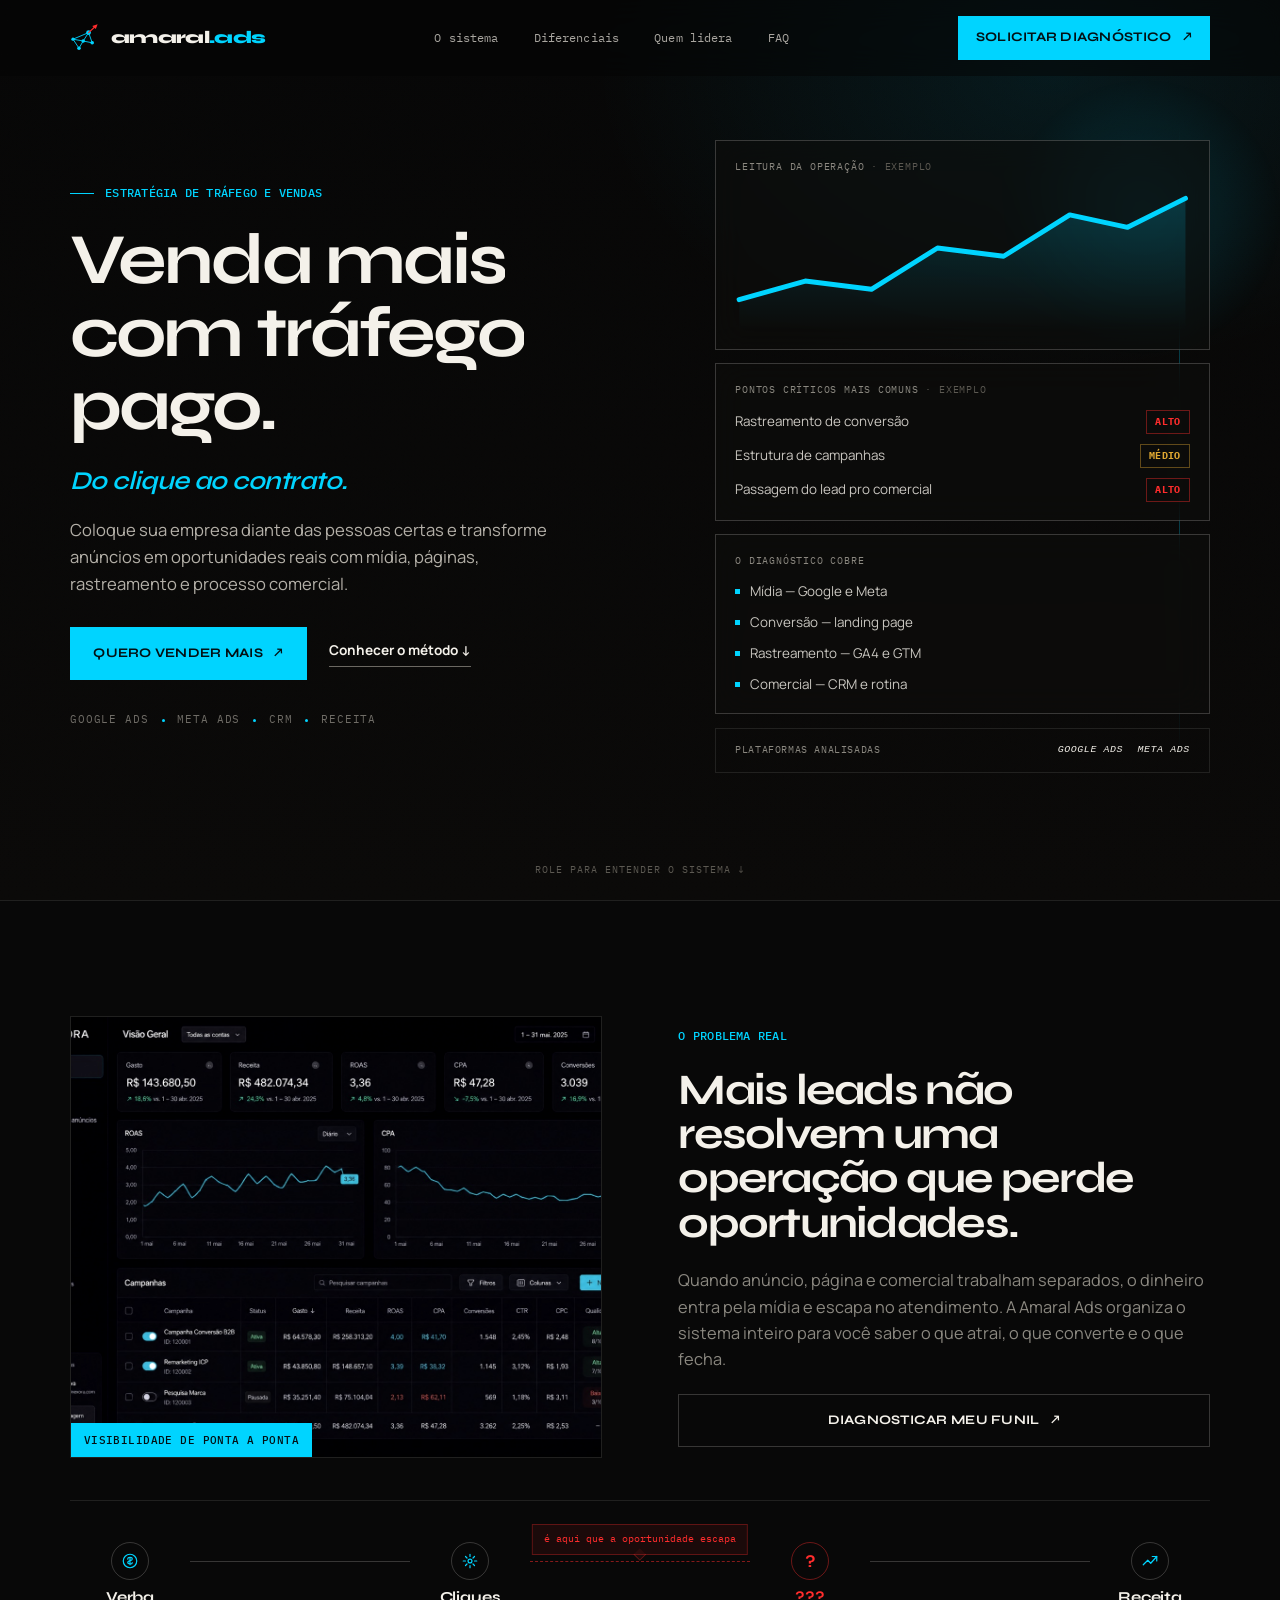
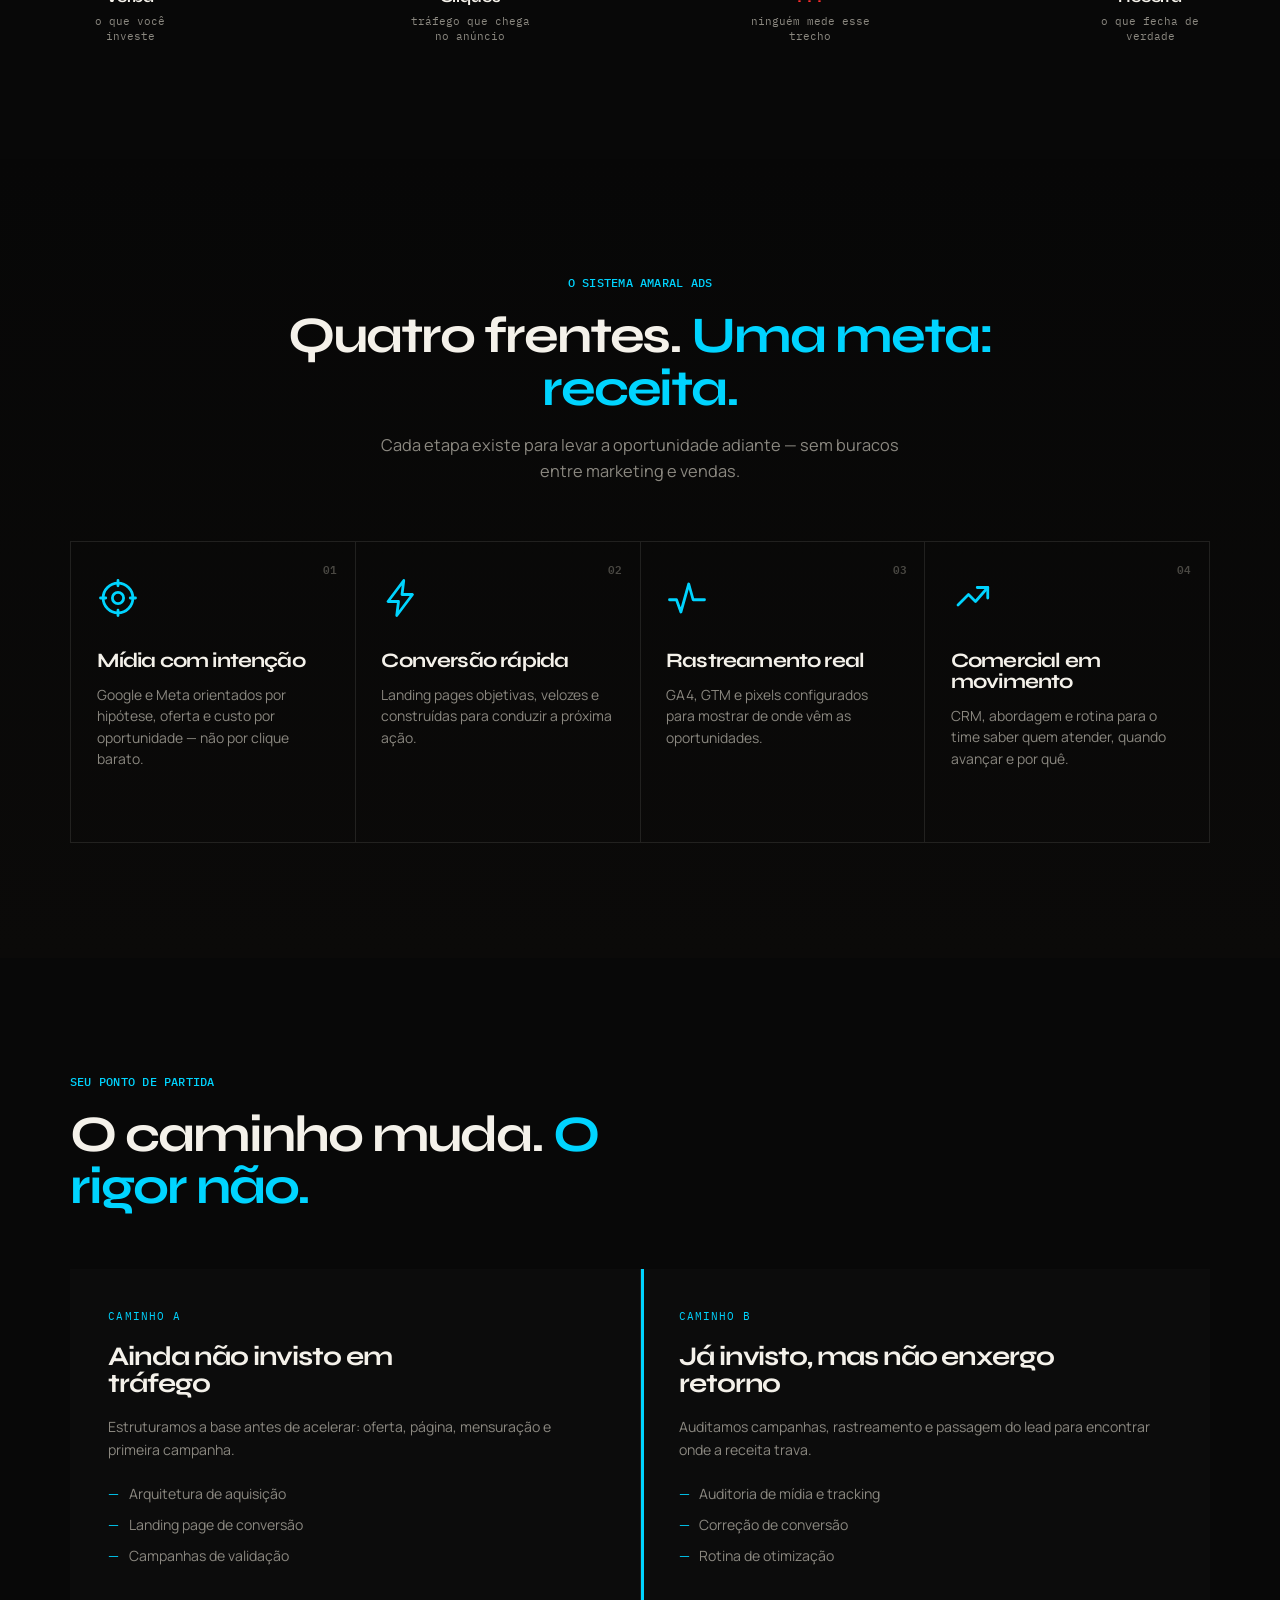
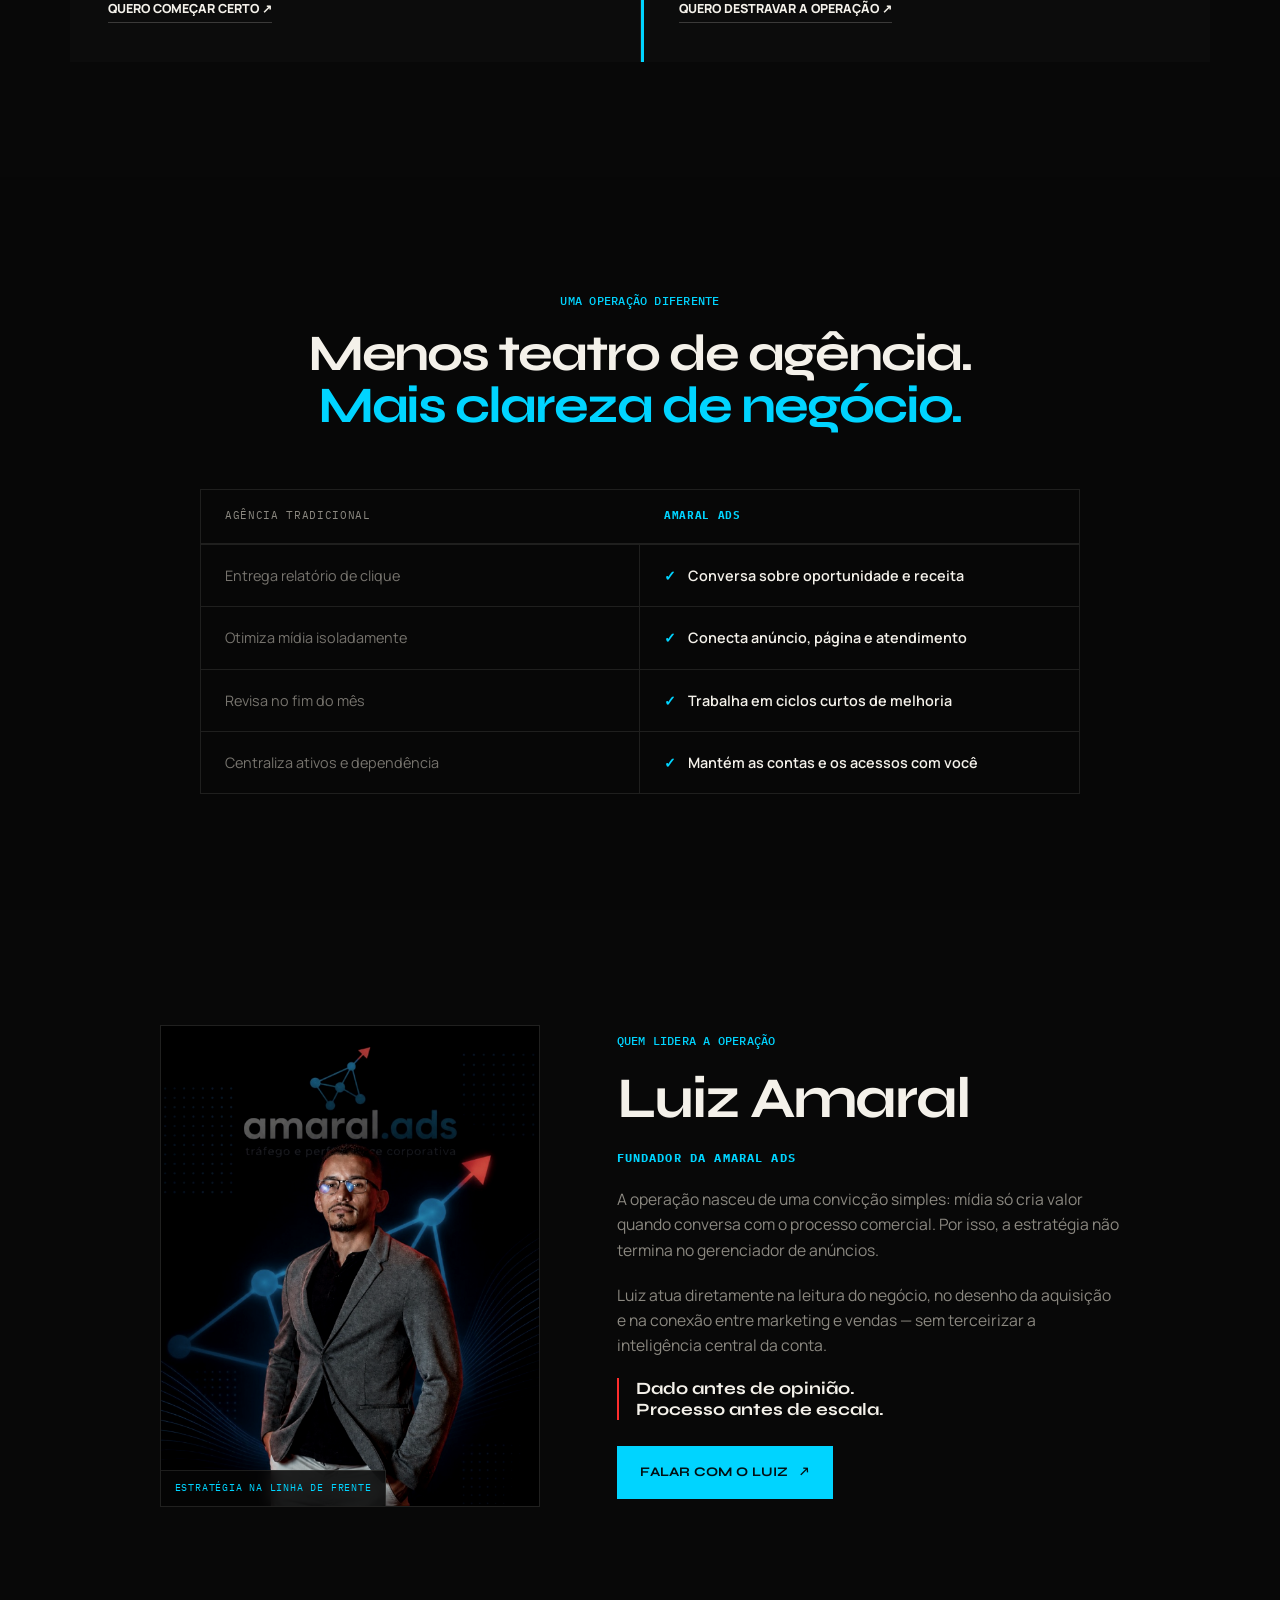
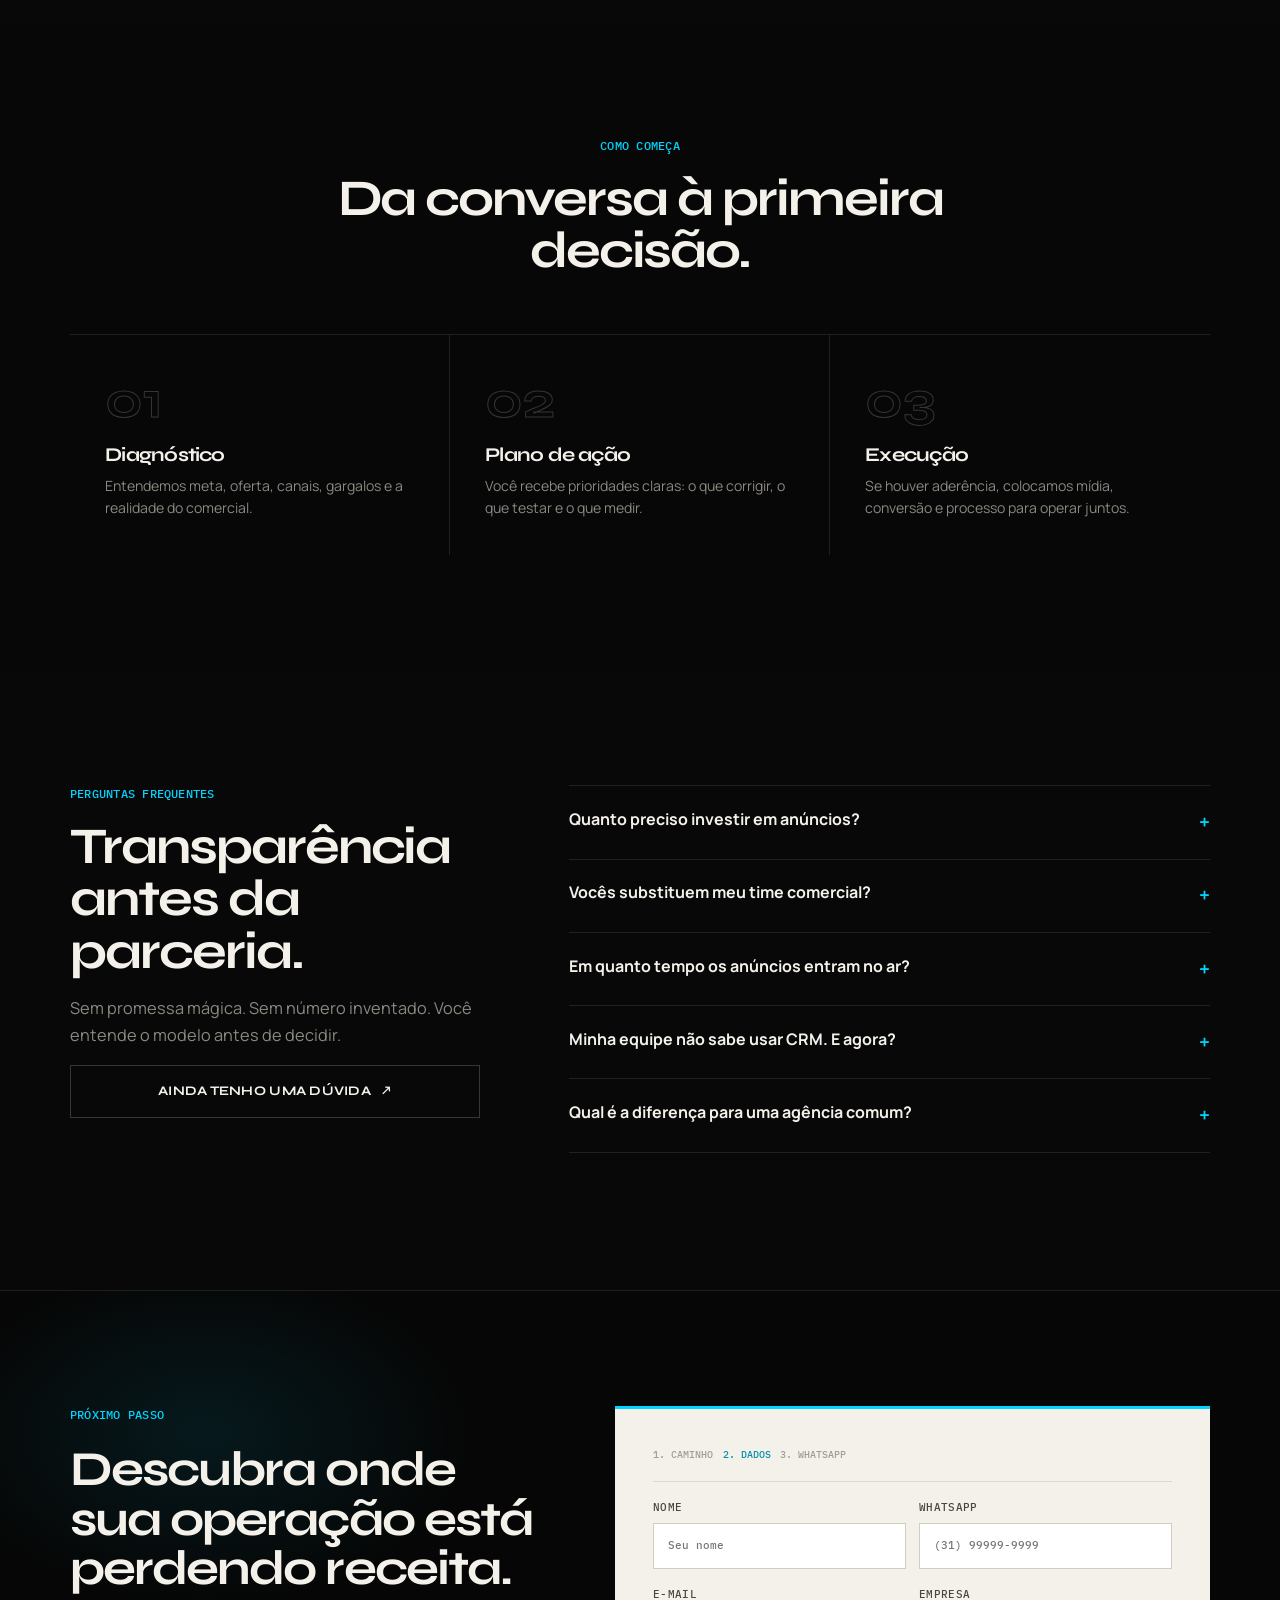
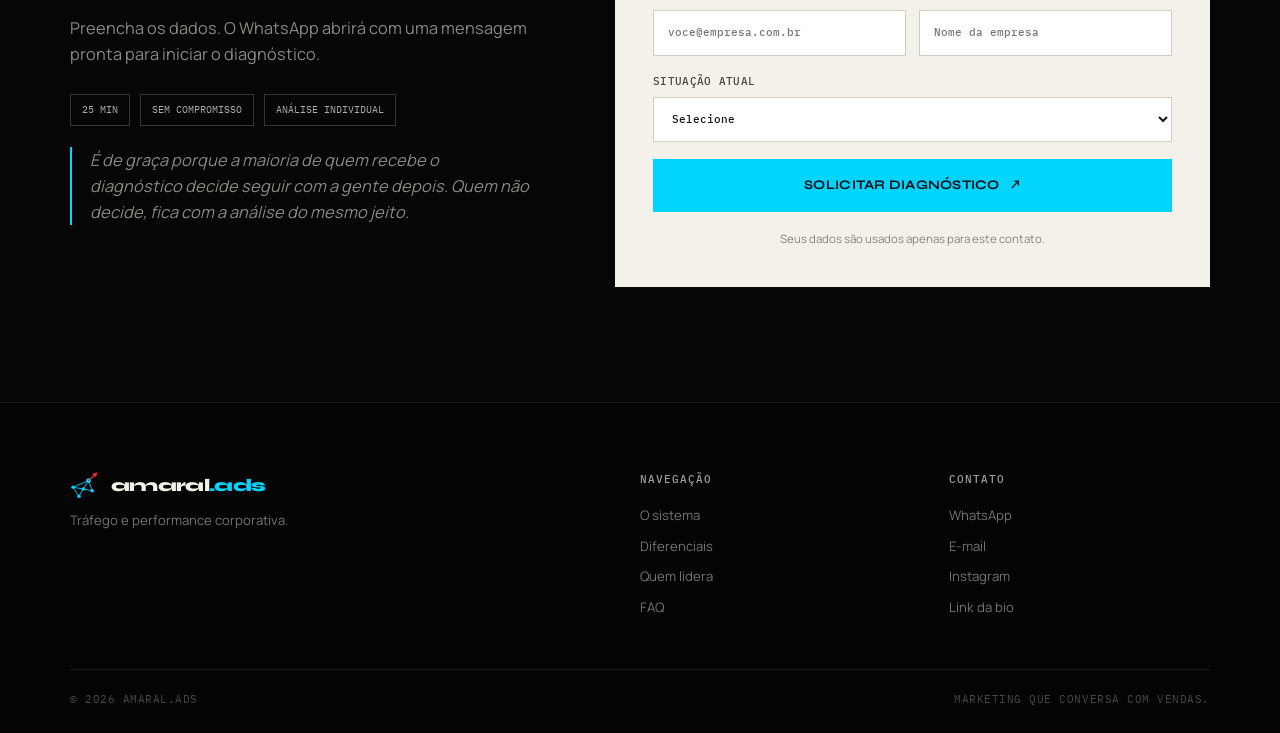
==== commit 31e4c07d: "feat: hero com mockup de diagnóstico, diagrama de vazamento do funil e nota de transparência Substit" ====
--- a/index.html
+++ b/index.html
@@ -13,15 +13,16 @@
 <body>
 <header id="header"><a class="brand" href="#topo" aria-label="amaral.ads — início"><svg class="brand-symbol" viewBox="0 0 100 100" fill="none" aria-hidden="true"><g stroke="#00D4FF" stroke-width="3" stroke-linecap="round"><path d="M10 54 L44 60 M10 54 L30 84 M10 54 L62 32 M30 84 L44 60 M44 60 L62 32 M44 60 L74 66 M62 32 L74 66"/></g><g fill="#00D4FF"><circle cx="10" cy="54" r="5.5"/><circle cx="30" cy="84" r="6"/><circle cx="44" cy="60" r="6"/><circle cx="62" cy="32" r="8"/><circle cx="74" cy="66" r="6"/></g><path d="M62 32 L86 10" stroke="#FF2D2D" stroke-width="4" stroke-linecap="round"/><path d="M92 4 L74 10 L86 20 Z" fill="#FF2D2D"/></svg><span class="brand-name">amaral<span>.ads</span></span></a><nav aria-label="Navegação principal"><a href="#sistema">O sistema</a><a href="#diferenca">Diferenciais</a><a href="#quem">Quem lidera</a><a href="#faq">FAQ</a></nav><a class="btn btn-small js-wpp" href="#contato">Solicitar diagnóstico <span>↗</span></a><div id="progress"></div></header>
 <main>
-  <section class="hero" id="topo"><div class="noise"></div><div class="hero-glow"></div><div class="shell hero-grid"><div class="hero-copy reveal"><p class="eyebrow"><span></span> Estratégia de tráfego e vendas</p><h1>Venda mais com tráfego pago.</h1><p class="hero-punch">Do clique ao contrato.</p><p class="hero-lead">Coloque sua empresa diante das pessoas certas e transforme anúncios em oportunidades reais com mídia, páginas, rastreamento e processo comercial.</p><div class="hero-actions"><a class="btn js-wpp" href="#contato">Quero vender mais <span>↗</span></a><a class="text-link" href="#sistema">Conhecer o método <span>↓</span></a></div><div class="hero-proof"><span>Google Ads</span><i></i><span>Meta Ads</span><i></i><span>CRM</span><i></i><span>Receita</span></div></div><aside class="hero-visual reveal" aria-label="Luiz Amaral, fundador da Amaral Ads"><img class="hero-person" src="assets/luiz-amaral.jpg" alt="Luiz Amaral, estrategista de tráfego e fundador da Amaral Ads"><div class="hero-result"><span class="result-icon">↗</span><span><small>Estratégia integrada</small><strong>Marketing que conversa com vendas</strong></span></div><div class="hero-stamp"><b>A</b><span>Estratégia<br>na linha de frente</span></div></aside></div><div class="scroll-note">Role para entender o sistema <span>↓</span></div></section>
-  <section class="problem"><div class="shell split-feature"><div class="cinema-frame reveal"><img src="assets/mockup-ads.jpg" alt="Painel de mídia e performance" loading="lazy"><span>Visibilidade de ponta a ponta</span></div><div class="feature-copy reveal"><p class="eyebrow">O problema real</p><h2>Mais leads não resolvem uma operação que perde oportunidades.</h2><p>Quando anúncio, página e comercial trabalham separados, o dinheiro entra pela mídia e escapa no atendimento. A Amaral Ads organiza o sistema inteiro para você saber o que atrai, o que converte e o que fecha.</p><ul class="check-list"><li><span>01</span> Verba sem rastreamento vira opinião.</li><li><span>02</span> Lead sem processo vira conversa perdida.</li><li><span>03</span> Relatório sem receita vira vaidade.</li></ul><a class="btn btn-outline js-wpp" href="#contato">Diagnosticar meu funil <span>↗</span></a></div></div></section>
+  <section class="hero" id="topo"><div class="noise"></div><div class="hero-glow"></div><div class="shell hero-grid"><div class="hero-copy reveal"><p class="eyebrow"><span></span> Estratégia de tráfego e vendas</p><h1>Venda mais com tráfego pago.</h1><p class="hero-punch">Do clique ao contrato.</p><p class="hero-lead">Coloque sua empresa diante das pessoas certas e transforme anúncios em oportunidades reais com mídia, páginas, rastreamento e processo comercial.</p><div class="hero-actions"><a class="btn js-wpp" href="#contato">Quero vender mais <span>↗</span></a><a class="text-link" href="#sistema">Conhecer o método <span>↓</span></a></div><div class="hero-proof"><span>Google Ads</span><i></i><span>Meta Ads</span><i></i><span>CRM</span><i></i><span>Receita</span></div></div><aside class="hero-visual reveal" aria-label="Exemplo de leitura de diagnóstico da amaral.ads"><div class="dash"><div class="dash-card dash-chart"><span class="dash-label">Leitura da operação <em>· exemplo</em></span><svg class="dash-spark" viewBox="0 0 220 70" fill="none" aria-hidden="true"><path d="M2 55 L34 46 L66 50 L98 30 L130 34 L162 14 L190 20 L218 6" stroke="#00D4FF" stroke-width="2.4" stroke-linecap="round" stroke-linejoin="round"/><path d="M2 55 L34 46 L66 50 L98 30 L130 34 L162 14 L190 20 L218 6 L218 70 L2 70 Z" fill="url(#sparkFill)" opacity=".18"/><defs><linearGradient id="sparkFill" x1="0" y1="0" x2="0" y2="1"><stop stop-color="#00D4FF"/><stop offset="1" stop-color="#00D4FF" stop-opacity="0"/></linearGradient></defs></svg></div><div class="dash-card dash-points"><span class="dash-label">Pontos críticos mais comuns <em>· exemplo</em></span><ul><li><span>Rastreamento de conversão</span><b class="tag tag-high">Alto</b></li><li><span>Estrutura de campanhas</span><b class="tag tag-mid">Médio</b></li><li><span>Passagem do lead pro comercial</span><b class="tag tag-high">Alto</b></li></ul></div><div class="dash-card dash-cover"><span class="dash-label">O diagnóstico cobre</span><ul><li>Mídia — Google e Meta</li><li>Conversão — landing page</li><li>Rastreamento — GA4 e GTM</li><li>Comercial — CRM e rotina</li></ul></div><div class="dash-plat"><span>Plataformas analisadas</span><div><i>Google Ads</i><i>Meta Ads</i></div></div></div></aside></div><div class="scroll-note">Role para entender o sistema <span>↓</span></div></section>
+  <!-- Prova social: adicionar aqui uma seção com logos/depoimentos reais de clientes assim que houver material (nada de placeholder fake em produção) -->
+  <section class="problem"><div class="shell"><div class="split-feature"><div class="cinema-frame reveal"><img src="assets/mockup-ads.jpg" alt="Painel de mídia e performance" loading="lazy"><span>Visibilidade de ponta a ponta</span></div><div class="feature-copy reveal"><p class="eyebrow">O problema real</p><h2>Mais leads não resolvem uma operação que perde oportunidades.</h2><p>Quando anúncio, página e comercial trabalham separados, o dinheiro entra pela mídia e escapa no atendimento. A Amaral Ads organiza o sistema inteiro para você saber o que atrai, o que converte e o que fecha.</p><a class="btn btn-outline js-wpp" href="#contato">Diagnosticar meu funil <span>↗</span></a></div></div><div class="leak-diagram reveal"><div class="leak-node"><span class="leak-icon"><svg viewBox="0 0 24 24" fill="none" stroke="currentColor" stroke-width="1.6" stroke-linecap="round" stroke-linejoin="round"><circle cx="12" cy="12" r="9"/><path d="M12 7v10M9 9.5c0-1.4 1.3-2.5 3-2.5s3 .9 3 2.2-1.3 1.9-3 2.3-3 1-3 2.3S10.6 16 12.3 16s2.7-.7 2.7-1.8"/></svg></span><strong>Verba</strong><small>o que você investe</small></div><div class="leak-line"></div><div class="leak-node"><span class="leak-icon"><svg viewBox="0 0 24 24" fill="none" stroke="currentColor" stroke-width="1.6" stroke-linecap="round" stroke-linejoin="round"><path d="M12 3v3M12 18v3M3 12h3M18 12h3M6 6l2 2M16 16l2 2M18 6l-2 2M8 16l-2 2"/><circle cx="12" cy="12" r="2.6"/></svg></span><strong>Cliques</strong><small>tráfego que chega no anúncio</small></div><div class="leak-line leak-line-dashed"><span class="leak-callout">é aqui que a oportunidade escapa</span></div><div class="leak-node leak-node-gap"><span class="leak-icon">?</span><strong>???</strong><small>ninguém mede esse trecho</small></div><div class="leak-line"></div><div class="leak-node"><span class="leak-icon"><svg viewBox="0 0 24 24" fill="none" stroke="currentColor" stroke-width="1.6" stroke-linecap="round" stroke-linejoin="round"><path d="M3 17 9 11 13 15 21 6"/><path d="M15 6h6v6"/></svg></span><strong>Receita</strong><small>o que fecha de verdade</small></div></div></div></section>
   <section class="system" id="sistema"><div class="shell"><div class="section-head centered reveal"><p class="eyebrow">O sistema Amaral Ads</p><h2>Quatro frentes. <em>Uma meta: receita.</em></h2><p>Cada etapa existe para levar a oportunidade adiante — sem buracos entre marketing e vendas.</p></div><div class="pillar-grid"><article class="pillar reveal"><span class="pillar-no">01</span><div class="pillar-icon"><svg viewBox="0 0 24 24" fill="none" stroke="currentColor" stroke-width="1.6" stroke-linecap="round" stroke-linejoin="round"><circle cx="12" cy="12" r="8.5"/><circle cx="12" cy="12" r="3.2"/><path d="M12 2v3M12 19v3M2 12h3M19 12h3"/></svg></div><h3>Mídia com intenção</h3><p>Google e Meta orientados por hipótese, oferta e custo por oportunidade — não por clique barato.</p></article><article class="pillar reveal"><span class="pillar-no">02</span><div class="pillar-icon"><svg viewBox="0 0 24 24" fill="none" stroke="currentColor" stroke-width="1.6" stroke-linecap="round" stroke-linejoin="round"><path d="M13 2 4 14h6l-1 8 9-12h-6l1-8Z"/></svg></div><h3>Conversão rápida</h3><p>Landing pages objetivas, velozes e construídas para conduzir a próxima ação.</p></article><article class="pillar reveal"><span class="pillar-no">03</span><div class="pillar-icon"><svg viewBox="0 0 24 24" fill="none" stroke="currentColor" stroke-width="1.6" stroke-linecap="round" stroke-linejoin="round"><path d="M2 13h4l2.5 7L13 4l2.5 9H22"/></svg></div><h3>Rastreamento real</h3><p>GA4, GTM e pixels configurados para mostrar de onde vêm as oportunidades.</p></article><article class="pillar reveal"><span class="pillar-no">04</span><div class="pillar-icon"><svg viewBox="0 0 24 24" fill="none" stroke="currentColor" stroke-width="1.6" stroke-linecap="round" stroke-linejoin="round"><path d="M4 16 10 10 14 14 21 6"/><path d="M15 6h6v6"/></svg></div><h3>Comercial em movimento</h3><p>CRM, abordagem e rotina para o time saber quem atender, quando avançar e por quê.</p></article></div></div></section>
   <section class="paths" id="caminhos"><div class="shell"><div class="section-head reveal"><p class="eyebrow">Seu ponto de partida</p><h2>O caminho muda. <em>O rigor não.</em></h2></div><div class="path-grid"><article class="path js-path reveal" data-path="comecar"><span class="path-label">Caminho A</span><h3>Ainda não invisto em tráfego</h3><p>Estruturamos a base antes de acelerar: oferta, página, mensuração e primeira campanha.</p><ul><li>Arquitetura de aquisição</li><li>Landing page de conversão</li><li>Campanhas de validação</li></ul><a href="#contato">Quero começar certo <span>↗</span></a></article><article class="path path-hot js-path reveal" data-path="acelerar"><span class="path-label">Caminho B</span><h3>Já invisto, mas não enxergo retorno</h3><p>Auditamos campanhas, rastreamento e passagem do lead para encontrar onde a receita trava.</p><ul><li>Auditoria de mídia e tracking</li><li>Correção de conversão</li><li>Rotina de otimização</li></ul><a href="#contato">Quero destravar a operação <span>↗</span></a></article></div></div></section>
   <section class="difference" id="diferenca"><div class="shell"><div class="section-head centered reveal"><p class="eyebrow">Uma operação diferente</p><h2>Menos teatro de agência.<br><em>Mais clareza de negócio.</em></h2></div><div class="compare reveal"><div class="compare-head"><span>Agência tradicional</span><strong>Amaral Ads</strong></div><div class="compare-row"><span>Entrega relatório de clique</span><strong>Conversa sobre oportunidade e receita</strong></div><div class="compare-row"><span>Otimiza mídia isoladamente</span><strong>Conecta anúncio, página e atendimento</strong></div><div class="compare-row"><span>Revisa no fim do mês</span><strong>Trabalha em ciclos curtos de melhoria</strong></div><div class="compare-row"><span>Centraliza ativos e dependência</span><strong>Mantém as contas e os acessos com você</strong></div></div></div></section>
   <section class="founder" id="quem"><div class="shell founder-grid"><figure class="founder-photo reveal"><img src="assets/luiz-amaral.jpg" alt="Luiz Amaral, fundador da Amaral Ads" loading="lazy"><figcaption>Estratégia na linha de frente</figcaption></figure><div class="founder-copy reveal"><p class="eyebrow">Quem lidera a operação</p><h2>Luiz Amaral</h2><p class="founder-role">Fundador da Amaral Ads</p><p>A operação nasceu de uma convicção simples: mídia só cria valor quando conversa com o processo comercial. Por isso, a estratégia não termina no gerenciador de anúncios.</p><p>Luiz atua diretamente na leitura do negócio, no desenho da aquisição e na conexão entre marketing e vendas — sem terceirizar a inteligência central da conta.</p><div class="founder-sign">Dado antes de opinião.<br>Processo antes de escala.</div><a class="btn js-wpp" href="#contato">Falar com o Luiz <span>↗</span></a></div></div></section>
   <section class="process"><div class="shell"><div class="section-head centered reveal"><p class="eyebrow">Como começa</p><h2>Da conversa à primeira decisão.</h2></div><div class="process-grid"><article class="reveal"><span>01</span><h3>Diagnóstico</h3><p>Entendemos meta, oferta, canais, gargalos e a realidade do comercial.</p></article><article class="reveal"><span>02</span><h3>Plano de ação</h3><p>Você recebe prioridades claras: o que corrigir, o que testar e o que medir.</p></article><article class="reveal"><span>03</span><h3>Execução</h3><p>Se houver aderência, colocamos mídia, conversão e processo para operar juntos.</p></article></div></div></section>
   <section class="faq" id="faq"><div class="shell faq-grid"><div class="section-head reveal"><p class="eyebrow">Perguntas frequentes</p><h2>Transparência antes da parceria.</h2><p>Sem promessa mágica. Sem número inventado. Você entende o modelo antes de decidir.</p><a class="btn btn-outline js-wpp" href="#contato">Ainda tenho uma dúvida <span>↗</span></a></div><div class="faq-list reveal"><details><summary>Quanto preciso investir em anúncios?<span>+</span></summary><p>Depende do mercado, da oferta e da meta. Começamos de forma proporcional, validando antes de acelerar.</p></details><details><summary>Vocês substituem meu time comercial?<span>+</span></summary><p>Não. Organizamos o processo, o CRM e a passagem das oportunidades para que o time venda com mais contexto.</p></details><details><summary>Em quanto tempo os anúncios entram no ar?<span>+</span></summary><p>O prazo depende do que já existe e do que precisa ser corrigido. O diagnóstico define uma sequência realista, sem prometer resultado instantâneo.</p></details><details><summary>Minha equipe não sabe usar CRM. E agora?<span>+</span></summary><p>Desenhamos etapas simples e treinamos a rotina. A ferramenta precisa servir ao time, não virar mais uma obrigação vazia.</p></details><details><summary>Qual é a diferença para uma agência comum?<span>+</span></summary><p>A análise não termina em mídia. Conectamos anúncio, página, rastreamento, atendimento e avanço no pipeline.</p></details></div></div></section>
-  <section class="final" id="contato"><div class="shell final-grid"><div class="final-copy reveal"><p class="eyebrow">Próximo passo</p><h2>Descubra onde sua operação está perdendo receita.</h2><p>Preencha os dados. O WhatsApp abrirá com uma mensagem pronta para iniciar o diagnóstico.</p><div class="final-note"><span>25 min</span><span>Sem compromisso</span><span>Análise individual</span></div></div><form class="lead-form reveal" id="leadForm" novalidate><ol class="form-steps"><li id="stepPath">1. Caminho</li><li id="stepDados" class="is-on">2. Dados</li><li id="stepWpp">3. WhatsApp</li></ol><p class="path-chip" id="pathChip" hidden></p><input type="hidden" name="caminho" id="campoCaminho" value="diagnostico"><div class="field-row"><label>Nome<input name="nome" autocomplete="name" required placeholder="Seu nome"></label><label>WhatsApp<input name="whatsapp" autocomplete="tel" inputmode="tel" required placeholder="(31) 99999-9999"></label></div><div class="field-row"><label>E-mail<input type="email" name="email" autocomplete="email" required placeholder="voce@empresa.com.br"></label><label>Empresa<input name="empresa" autocomplete="organization" required placeholder="Nome da empresa"></label></div><label>Situação atual<select name="situacao" id="campoSituacao" required><option value="">Selecione</option><option value="comecar">Ainda não invisto em tráfego</option><option value="acelerar">Já invisto, mas não tenho retorno claro</option></select></label><input type="hidden" name="investimento" id="campoInvestimento" value=""><input type="hidden" name="site" value=""><input type="hidden" name="desafio" value=""><button type="submit" class="btn" id="leadSubmit">Solicitar diagnóstico <span>↗</span></button><p class="form-note">Seus dados são usados apenas para este contato.</p><div class="form-success" id="formSuccess"><div class="success-mark">✓</div><h3>Dados recebidos.</h3><p>Se o WhatsApp não abriu, use o botão abaixo.</p><a href="#" class="btn js-wpp" id="formWppFallback">Abrir WhatsApp <span>↗</span></a></div></form></div></section>
+  <section class="final" id="contato"><div class="shell final-grid"><div class="final-copy reveal"><p class="eyebrow">Próximo passo</p><h2>Descubra onde sua operação está perdendo receita.</h2><p>Preencha os dados. O WhatsApp abrirá com uma mensagem pronta para iniciar o diagnóstico.</p><div class="final-note"><span>25 min</span><span>Sem compromisso</span><span>Análise individual</span></div><p class="honest-note">É de graça porque a maioria de quem recebe o diagnóstico decide seguir com a gente depois. Quem não decide, fica com a análise do mesmo jeito.</p></div><form class="lead-form reveal" id="leadForm" novalidate><ol class="form-steps"><li id="stepPath">1. Caminho</li><li id="stepDados" class="is-on">2. Dados</li><li id="stepWpp">3. WhatsApp</li></ol><p class="path-chip" id="pathChip" hidden></p><input type="hidden" name="caminho" id="campoCaminho" value="diagnostico"><div class="field-row"><label>Nome<input name="nome" autocomplete="name" required placeholder="Seu nome"></label><label>WhatsApp<input name="whatsapp" autocomplete="tel" inputmode="tel" required placeholder="(31) 99999-9999"></label></div><div class="field-row"><label>E-mail<input type="email" name="email" autocomplete="email" required placeholder="voce@empresa.com.br"></label><label>Empresa<input name="empresa" autocomplete="organization" required placeholder="Nome da empresa"></label></div><label>Situação atual<select name="situacao" id="campoSituacao" required><option value="">Selecione</option><option value="comecar">Ainda não invisto em tráfego</option><option value="acelerar">Já invisto, mas não tenho retorno claro</option></select></label><input type="hidden" name="investimento" id="campoInvestimento" value=""><input type="hidden" name="site" value=""><input type="hidden" name="desafio" value=""><button type="submit" class="btn" id="leadSubmit">Solicitar diagnóstico <span>↗</span></button><p class="form-note">Seus dados são usados apenas para este contato.</p><div class="form-success" id="formSuccess"><div class="success-mark">✓</div><h3>Dados recebidos.</h3><p>Se o WhatsApp não abriu, use o botão abaixo.</p><a href="#" class="btn js-wpp" id="formWppFallback">Abrir WhatsApp <span>↗</span></a></div></form></div></section>
 </main>
 <footer><div class="shell footer-grid"><div><a class="brand" href="#topo"><svg class="brand-symbol" viewBox="0 0 100 100" fill="none" aria-hidden="true"><g stroke="#00D4FF" stroke-width="3" stroke-linecap="round"><path d="M10 54 L44 60 M10 54 L30 84 M10 54 L62 32 M30 84 L44 60 M44 60 L62 32 M44 60 L74 66 M62 32 L74 66"/></g><g fill="#00D4FF"><circle cx="10" cy="54" r="5.5"/><circle cx="30" cy="84" r="6"/><circle cx="44" cy="60" r="6"/><circle cx="62" cy="32" r="8"/><circle cx="74" cy="66" r="6"/></g><path d="M62 32 L86 10" stroke="#FF2D2D" stroke-width="4" stroke-linecap="round"/><path d="M92 4 L74 10 L86 20 Z" fill="#FF2D2D"/></svg><span class="brand-name">amaral<span>.ads</span></span></a><p>Tráfego e performance corporativa.</p></div><div><strong>Navegação</strong><a href="#sistema">O sistema</a><a href="#diferenca">Diferenciais</a><a href="#quem">Quem lidera</a><a href="#faq">FAQ</a></div><div><strong>Contato</strong><a class="js-wpp" href="#contato">WhatsApp</a><a href="mailto:amaral.ads.br@gmail.com">E-mail</a><a href="https://www.instagram.com/amaral.ads.br/" target="_blank" rel="noopener">Instagram</a><a href="bio/">Link da bio</a></div></div><div class="shell footer-bottom"><span>© <span id="ano"></span> amaral.ads</span><span>Marketing que conversa com vendas.</span></div></footer>
 <script src="assets/storage.js"></script><script src="assets/tracking.js"></script><script src="assets/app.js"></script>
--- a/assets/site-v2.css
+++ b/assets/site-v2.css
@@ -105,21 +105,48 @@
 .hero-proof{display:flex;align-items:center;gap:.8rem;color:#6f6c66;font-family:var(--mono);font-size:.68rem;text-transform:uppercase;letter-spacing:.08em;margin-top:.6rem}
 .hero-proof i{width:3px;height:3px;background:var(--cyan);border-radius:50%;flex:none}
 
-.hero-visual{height:540px;position:relative;border-radius:2px;overflow:hidden}
-.hero-visual:before{content:'';position:absolute;inset:0;z-index:1;background:linear-gradient(180deg,rgba(6,6,6,.05),rgba(6,6,6,.65) 88%),linear-gradient(90deg,rgba(6,6,6,.35),transparent 20%)}
-.hero-person{height:100%;object-fit:cover;object-position:center 22%;filter:grayscale(.25) contrast(1.08) brightness(.92)}
-.hero-result{
-  position:absolute;z-index:2;left:1.4rem;bottom:1.4rem;right:1.4rem;
-  display:flex;align-items:center;gap:.9rem;padding:.95rem 1.1rem;
-  background:rgba(8,8,8,.68);backdrop-filter:blur(14px);border:1px solid var(--line-strong);
-}
-.result-icon{width:34px;height:34px;flex:none;display:grid;place-items:center;background:var(--cyan);color:#031014;font-weight:800;font-size:1.05rem}
-.hero-result small{display:block;color:var(--cyan);font-family:var(--mono);font-size:.6rem;text-transform:uppercase;letter-spacing:.1em}
-.hero-result strong{display:block;font:700 .84rem Syne;margin-top:.2rem;max-width:24ch}
-.hero-stamp{position:absolute;z-index:2;right:1.1rem;top:1.1rem;display:flex;gap:.55rem;align-items:center;background:rgba(8,8,8,.55);backdrop-filter:blur(10px);border:1px solid var(--line);padding:.5rem .7rem .5rem .5rem}
-.hero-stamp b{width:26px;height:26px;display:grid;place-items:center;font:800 .78rem Syne;color:var(--ink);background:var(--cyan)}
-.hero-stamp span{font-family:var(--mono);font-size:.6rem;text-transform:uppercase;letter-spacing:.06em;color:#b0aca4;line-height:1.35}
+.hero-visual{position:relative}
 .scroll-note{position:absolute;bottom:22px;left:50%;transform:translateX(-50%);font-family:var(--mono);font-size:.64rem;color:#5c5952;text-transform:uppercase;letter-spacing:.1em;z-index:2}
+
+/* ─── hero: mockup de diagnóstico (dashboard) ─── */
+.dash{display:grid;gap:.85rem;position:relative}
+.dash:before{
+  content:'';position:absolute;inset:-40px -60px auto auto;top:-10%;right:-15%;width:280px;height:280px;z-index:-1;
+  background:radial-gradient(circle,rgba(0,212,255,.14),transparent 70%);
+}
+.dash-card{
+  border:1px solid var(--line-strong);background:rgba(14,14,13,.6);backdrop-filter:blur(16px);
+  padding:1.1rem 1.2rem;position:relative;
+}
+.dash-label{display:block;font-family:var(--mono);font-size:.62rem;text-transform:uppercase;letter-spacing:.08em;color:var(--muted);margin-bottom:.75rem}
+.dash-label em{font-style:normal;color:#5c5952}
+.dash-chart .dash-spark{width:100%;height:auto;display:block}
+.dash-points ul,.dash-cover ul{list-style:none;display:grid;gap:.6rem}
+.dash-points li{display:flex;align-items:center;justify-content:space-between;gap:1rem;font-size:.84rem;color:#c9c6c0}
+.tag{font-family:var(--mono);font-size:.6rem;text-transform:uppercase;letter-spacing:.04em;padding:.22rem .5rem;flex:none}
+.tag-high{color:var(--red);border:1px solid rgba(255,45,45,.4)}
+.tag-mid{color:#e0a832;border:1px solid rgba(224,168,50,.4)}
+.dash-cover li{font-size:.84rem;color:#c9c6c0;display:flex;gap:.6rem}
+.dash-cover li:before{content:'';width:5px;height:5px;margin-top:.5rem;background:var(--cyan);flex:none}
+.dash-plat{display:flex;align-items:center;justify-content:space-between;gap:1rem;padding:.85rem 1.2rem;border:1px solid var(--line);font-family:var(--mono);font-size:.62rem;text-transform:uppercase;letter-spacing:.06em;color:var(--muted)}
+.dash-plat div{display:flex;gap:.9rem;color:var(--paper)}
+
+/* ─── problema: diagrama do vazamento ─── */
+.leak-diagram{margin-top:2.6rem;border-top:1px solid var(--line);padding-top:2.6rem;display:flex;align-items:flex-start;gap:0}
+.leak-node{display:grid;justify-items:center;text-align:center;gap:.5rem;width:120px;flex:none}
+.leak-icon{width:38px;height:38px;border:1px solid var(--line-strong);border-radius:50%;display:grid;place-items:center;color:var(--cyan);font:700 1.05rem Syne}
+.leak-icon svg{width:18px;height:18px}
+.leak-node strong{font:700 .95rem Syne;letter-spacing:-.01em}
+.leak-node small{font-family:var(--mono);font-size:.66rem;color:var(--muted);line-height:1.4}
+.leak-node-gap .leak-icon{color:var(--red);border-color:rgba(255,45,45,.4)}
+.leak-node-gap strong{color:var(--red)}
+.leak-line{flex:1;height:1px;background:var(--line-strong);margin-top:19px;position:relative;min-width:24px}
+.leak-line-dashed{background:none;border-top:1px dashed rgba(255,45,45,.5)}
+.leak-callout{position:absolute;top:-2.4rem;left:50%;transform:translateX(-50%);white-space:nowrap;font-family:var(--mono);font-size:.64rem;color:var(--red);background:rgba(255,45,45,.08);border:1px solid rgba(255,45,45,.3);padding:.4rem .7rem}
+.leak-callout:after{content:'';position:absolute;bottom:-5px;left:50%;transform:translateX(-50%) rotate(45deg);width:8px;height:8px;background:rgba(255,45,45,.08);border-right:1px solid rgba(255,45,45,.3);border-bottom:1px solid rgba(255,45,45,.3)}
+
+/* ─── transparência (linha honesta) ─── */
+.honest-note{border-left:2px solid var(--cyan);padding-left:1.1rem;font-size:.92rem;font-style:italic;color:#c9c6c0;max-width:46ch}
 
 /* ─── problema (split feature) ─── */
 .problem{background:#080808;border-top:1px solid var(--line)}
@@ -254,7 +281,6 @@
   header nav{display:none}
   .hero-grid,.split-feature,.founder-grid,.faq-grid,.final-grid{grid-template-columns:1fr}
   .hero{padding-top:118px}
-  .hero-visual{height:440px}
   .pillar-grid{grid-template-columns:1fr 1fr;border-right:1px solid var(--line)}
   .pillar:nth-child(2n){border-right:none}
   .pillar:nth-child(-n+2){border-bottom:1px solid var(--line)}
@@ -272,8 +298,10 @@
   .hero{min-height:auto;padding-bottom:5rem}
   .hero h1{font-size:clamp(2.6rem,13vw,4rem);max-width:9ch}
   .hero-actions{align-items:flex-start;flex-direction:column}
-  .hero-visual{height:400px}
-  .hero-result{flex-direction:column;align-items:flex-start;gap:.5rem}
+  .leak-diagram{flex-direction:column;align-items:stretch;gap:1.6rem}
+  .leak-node{display:flex;width:auto;align-items:center;gap:.9rem;text-align:left}
+  .leak-node small{text-align:left}
+  .leak-line{display:none}
   .compare-head,.compare-row{grid-template-columns:.85fr 1.15fr}
   .compare-row>*{padding:1rem .9rem}
   .field-row{grid-template-columns:1fr}
@@ -281,8 +309,36 @@
   .footer-grid>div:first-child{grid-column:1/-1}
   .footer-bottom{gap:.9rem;align-items:flex-start;flex-direction:column}
 }
+/* ─── reveal cinematico do H1 (palavra por palavra) ─── */
+.wmask{display:inline-block;overflow:hidden;vertical-align:top}
+.wi{display:inline-block;transform:translateY(112%);transition:transform 1s var(--ease)}
+.hero h1.in .wi{transform:none}
+
+/* ─── cursor personalizado (so mouse fino, ver JS) ─── */
+.cx-dot,.cx-ring{position:fixed;top:0;left:0;pointer-events:none;z-index:9999;border-radius:50%;will-change:transform}
+.cx-dot{width:6px;height:6px;background:var(--cyan);margin:-3px 0 0 -3px;opacity:0;transition:opacity .2s}
+.cx-ring{width:34px;height:34px;border:1px solid var(--cyan-dim);margin:-17px 0 0 -17px;opacity:0;transition:opacity .2s,width .3s var(--ease),height .3s var(--ease),margin .3s var(--ease),border-color .3s}
+body.cx-active .cx-dot,body.cx-active .cx-ring{opacity:1}
+body.cx-hover .cx-ring{width:56px;height:56px;margin:-28px 0 0 -28px;border-color:var(--cyan)}
+body.cx-active,body.cx-active a,body.cx-active button,body.cx-active .pillar,body.cx-active .path,body.cx-active summary{cursor:none}
+body.cx-active input,body.cx-active select,body.cx-active textarea,body.cx-active label{cursor:auto}
+
+/* ─── spotlight nos cards (segue o cursor) ─── */
+.pillar,.path{--mx:50%;--my:50%}
+.pillar:before,.path:before{content:'';position:absolute;inset:0;background:radial-gradient(240px circle at var(--mx) var(--my),rgba(0,212,255,.08),transparent 72%);opacity:0;transition:opacity .4s;pointer-events:none}
+.pillar:hover:before,.path:hover:before{opacity:1}
+.path{position:relative;overflow:hidden}
+
+/* ─── botoes com massa magnetica ─── */
+.btn{will-change:transform}
+
+@media(hover:none),(pointer:coarse){
+  .cx-dot,.cx-ring{display:none}
+}
 @media(prefers-reduced-motion:reduce){
   html{scroll-behavior:auto}
   .reveal{opacity:1;transform:none;transition:none}
+  .wi{transform:none;transition:none}
+  .cx-dot,.cx-ring{display:none}
   *{animation:none!important}
 }
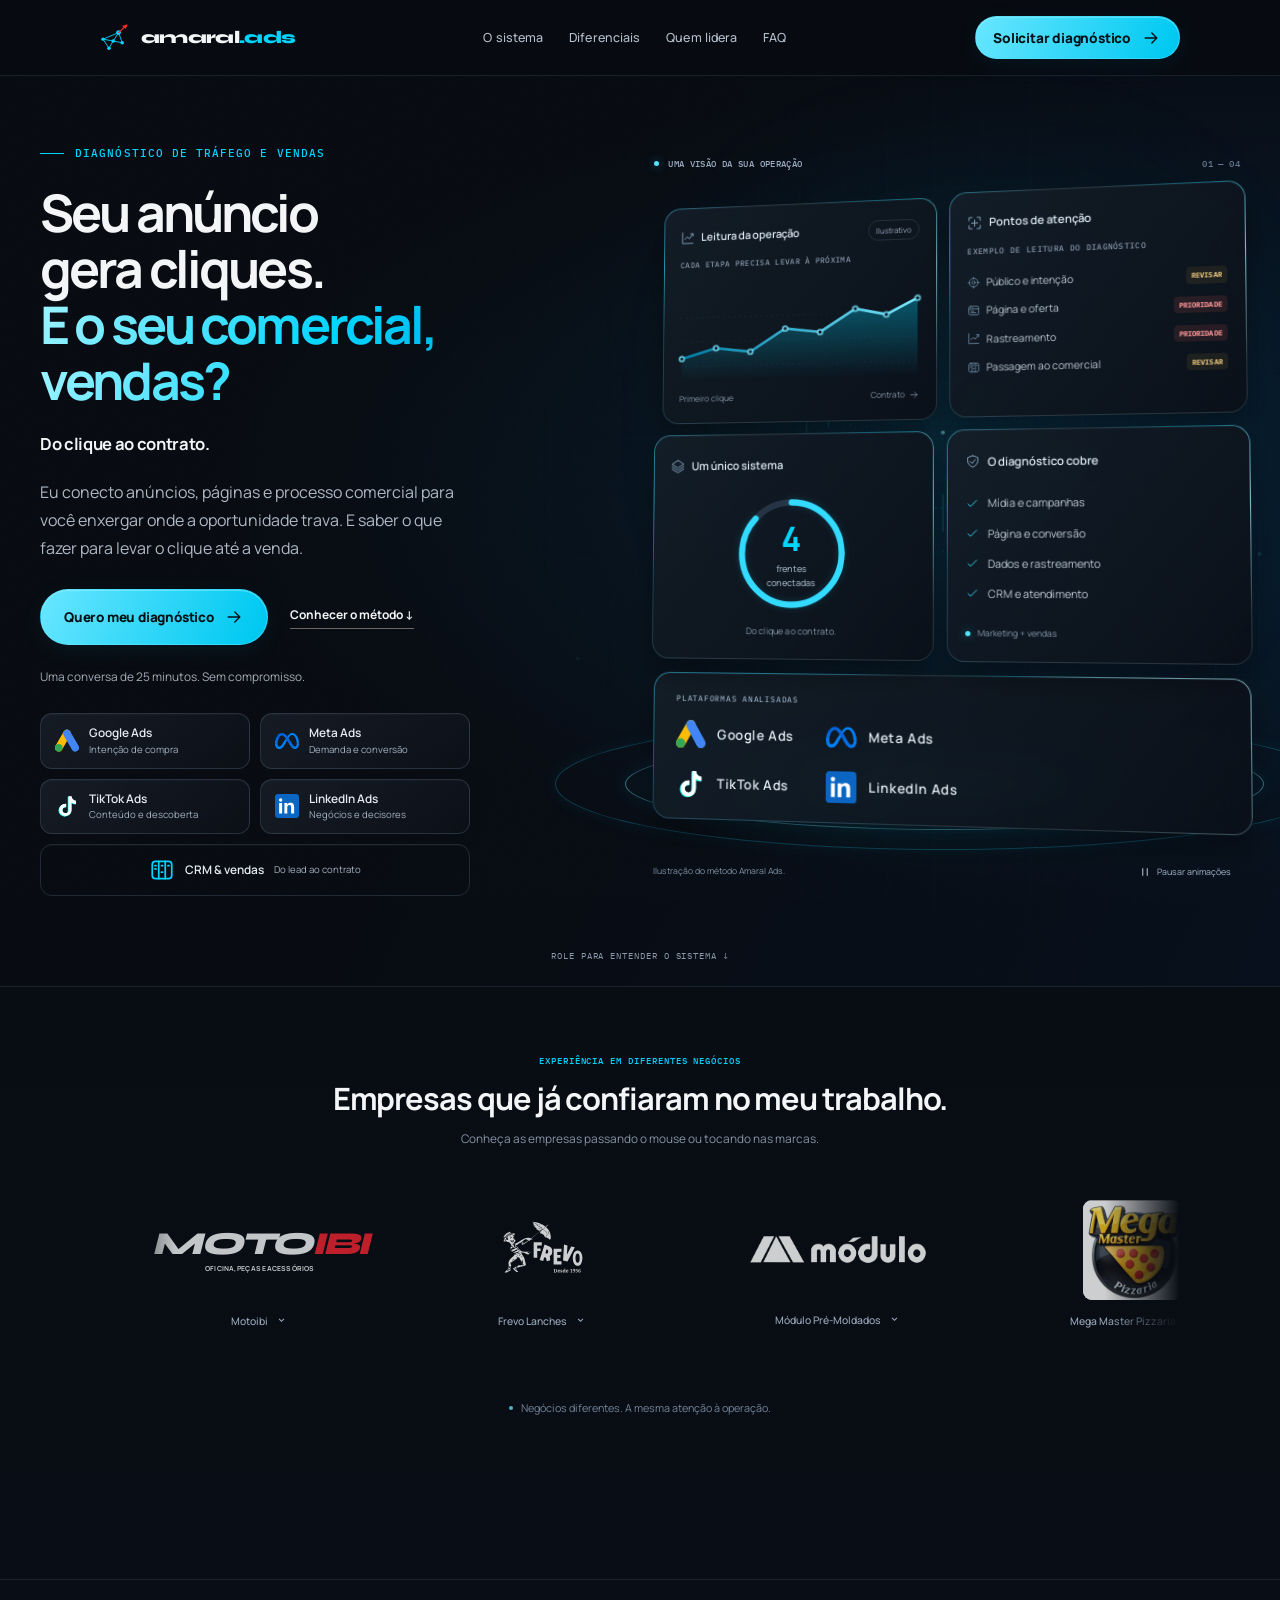
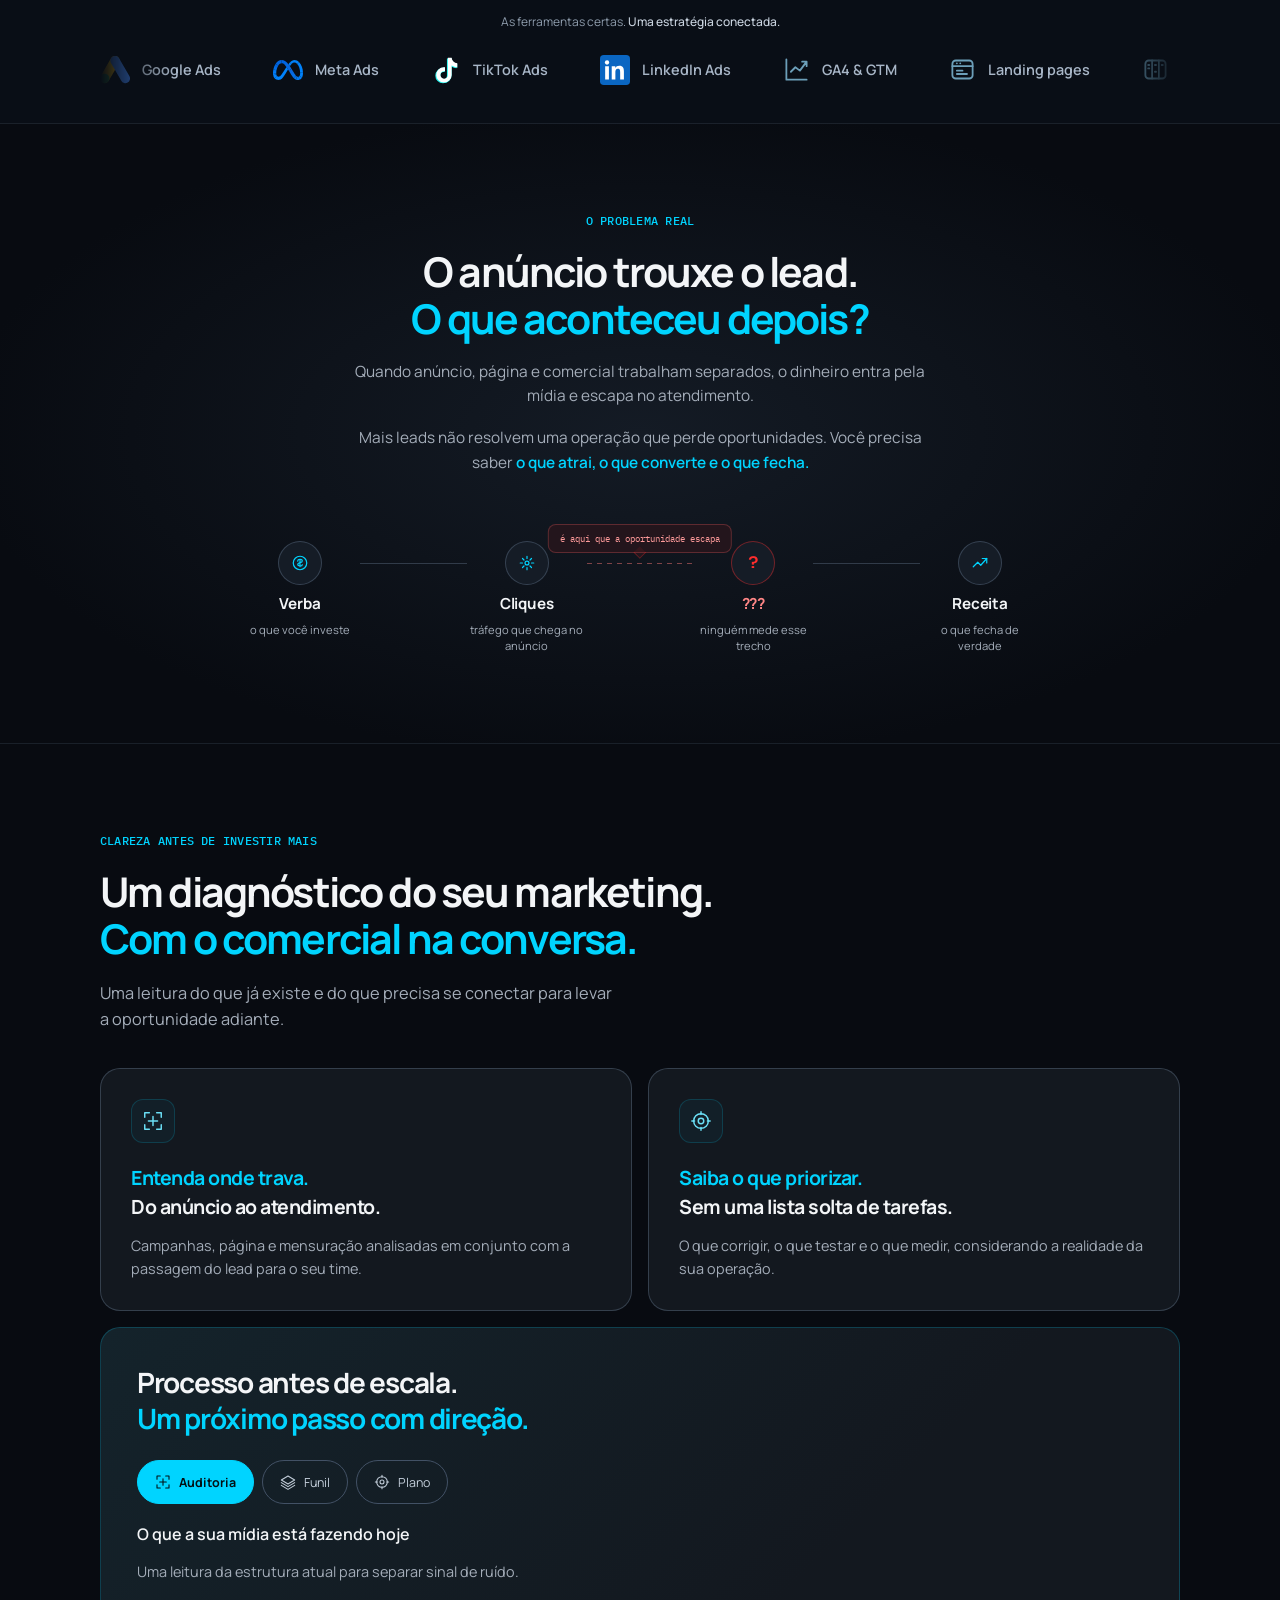
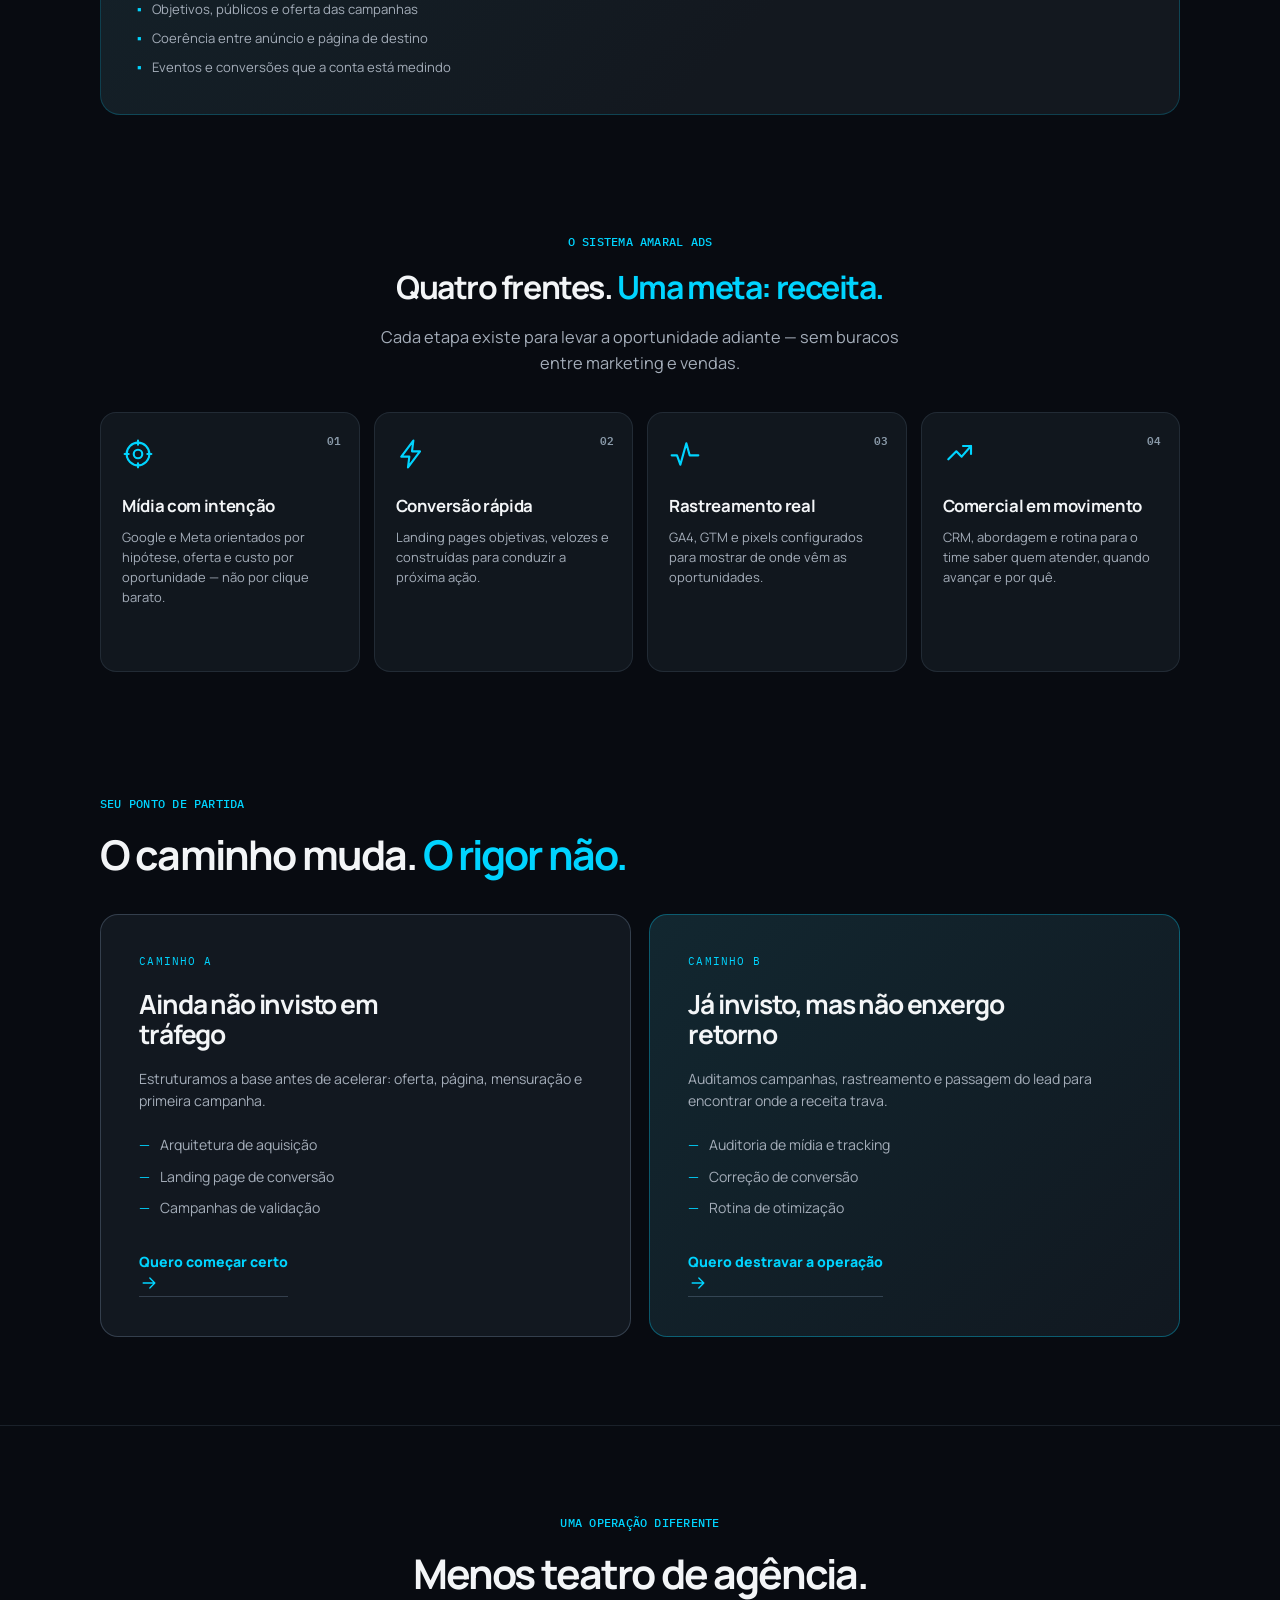
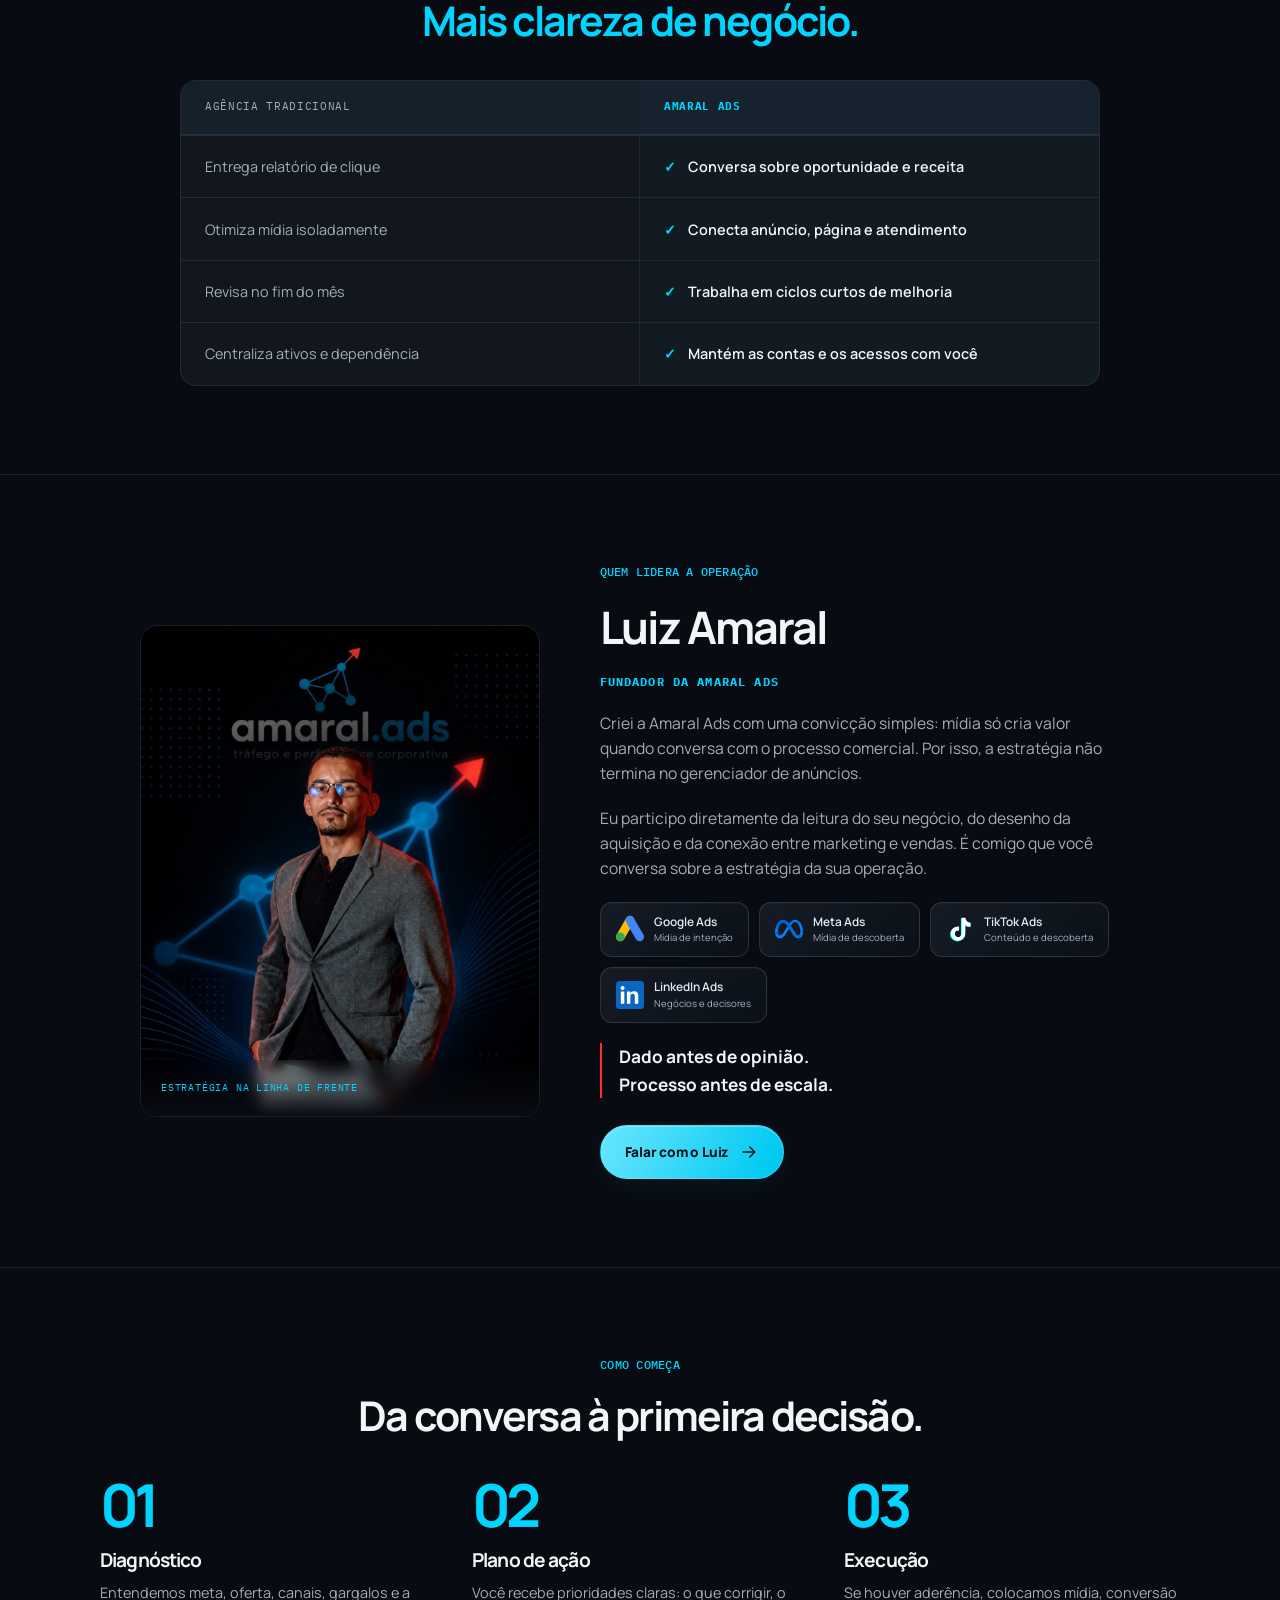
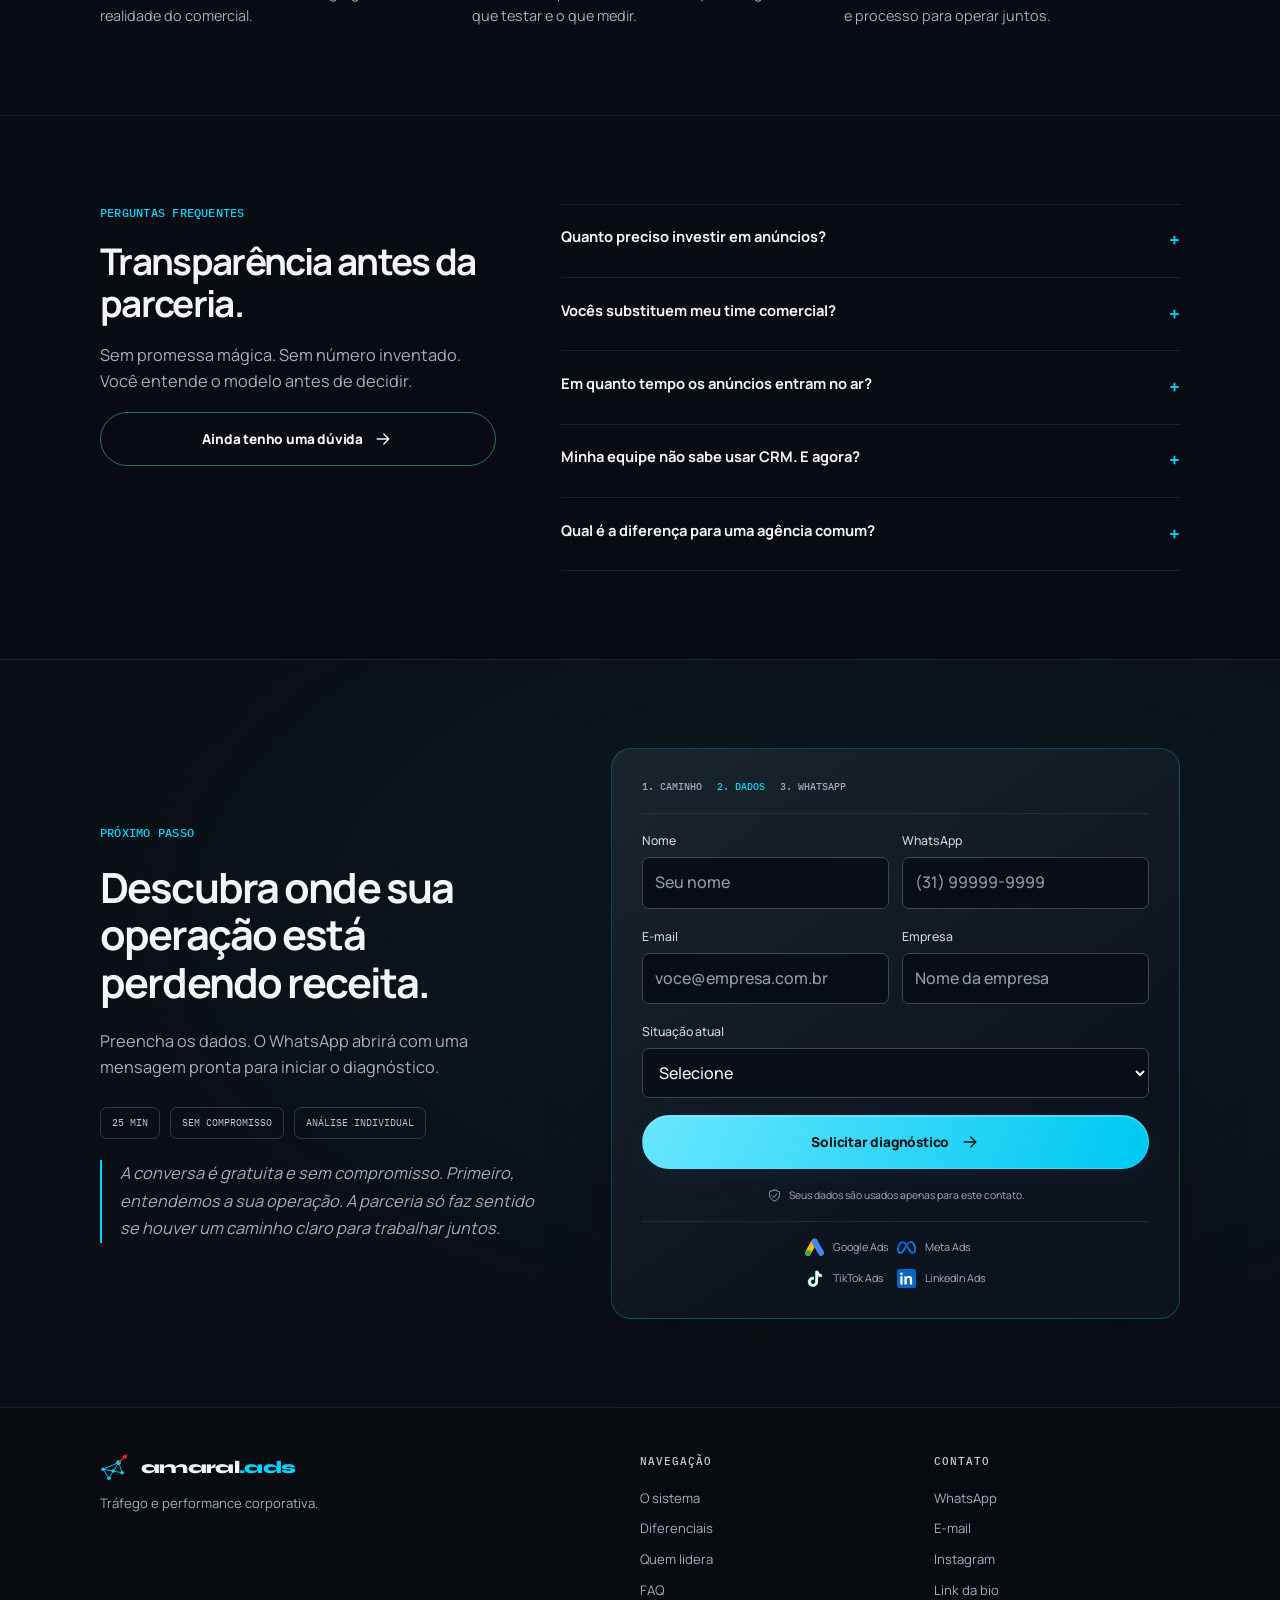
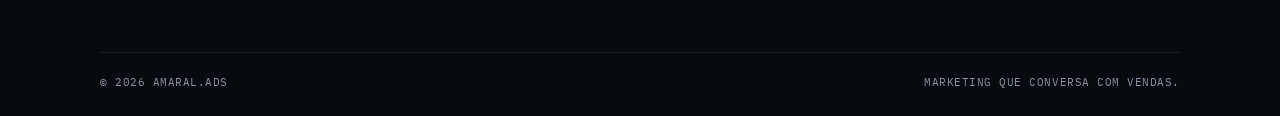
==== commit de88b5a7: "feat: hero em painel com plataformas reais, prova social com clientes e órbitas animadas Redesenho d" ====
--- a/index.html
+++ b/index.html
@@ -8,22 +8,27 @@
   <link rel="canonical" href="https://marketing.amaralads.com.br/"><link rel="icon" href="assets/favicon.ico" sizes="any"><link rel="apple-touch-icon" href="assets/apple-touch-icon.png">
   <meta property="og:type" content="website"><meta property="og:locale" content="pt_BR"><meta property="og:title" content="Tráfego não corrige processo comercial quebrado. Nós conectamos os dois."><meta property="og:description" content="Mídia, páginas, rastreamento e comercial operando como um único sistema de crescimento."><meta property="og:image" content="assets/og-image.png">
   <script type="application/ld+json">{"@context":"https://schema.org","@type":"ProfessionalService","name":"amaral.ads","url":"https://marketing.amaralads.com.br/","email":"amaral.ads.br@gmail.com","areaServed":"BR","serviceType":"Gestão de tráfego pago, landing pages e estrutura comercial","founder":{"@type":"Person","name":"Luiz Amaral"},"sameAs":["https://www.instagram.com/amaral.ads.br/"]}</script>
-  <link rel="preconnect" href="https://fonts.googleapis.com"><link rel="preconnect" href="https://fonts.gstatic.com" crossorigin><link href="https://fonts.googleapis.com/css2?family=Manrope:wght@400;500;600;700&family=Syne:wght@600;700;800&family=IBM+Plex+Mono:wght@500&display=swap" rel="stylesheet"><link rel="stylesheet" href="assets/site-v2.css">
+  <link rel="preconnect" href="https://fonts.googleapis.com"><link rel="preconnect" href="https://fonts.gstatic.com" crossorigin><link href="https://fonts.googleapis.com/css2?family=Manrope:wght@400;500;600;700;800&family=Syne:wght@600;700;800&family=IBM+Plex+Mono:wght@500&display=swap" rel="stylesheet"><link rel="stylesheet" href="assets/site-v2.css"><link rel="stylesheet" href="assets/motion.css"><link rel="stylesheet" href="assets/social-proof.css">
 </head>
 <body>
-<header id="header"><a class="brand" href="#topo" aria-label="amaral.ads — início"><svg class="brand-symbol" viewBox="0 0 100 100" fill="none" aria-hidden="true"><g stroke="#00D4FF" stroke-width="3" stroke-linecap="round"><path d="M10 54 L44 60 M10 54 L30 84 M10 54 L62 32 M30 84 L44 60 M44 60 L62 32 M44 60 L74 66 M62 32 L74 66"/></g><g fill="#00D4FF"><circle cx="10" cy="54" r="5.5"/><circle cx="30" cy="84" r="6"/><circle cx="44" cy="60" r="6"/><circle cx="62" cy="32" r="8"/><circle cx="74" cy="66" r="6"/></g><path d="M62 32 L86 10" stroke="#FF2D2D" stroke-width="4" stroke-linecap="round"/><path d="M92 4 L74 10 L86 20 Z" fill="#FF2D2D"/></svg><span class="brand-name">amaral<span>.ads</span></span></a><nav aria-label="Navegação principal"><a href="#sistema">O sistema</a><a href="#diferenca">Diferenciais</a><a href="#quem">Quem lidera</a><a href="#faq">FAQ</a></nav><a class="btn btn-small js-wpp" href="#contato">Solicitar diagnóstico <span>↗</span></a><div id="progress"></div></header>
-<main>
-  <section class="hero" id="topo"><div class="noise"></div><div class="hero-glow"></div><div class="shell hero-grid"><div class="hero-copy reveal"><p class="eyebrow"><span></span> Estratégia de tráfego e vendas</p><h1>Venda mais com tráfego pago.</h1><p class="hero-punch">Do clique ao contrato.</p><p class="hero-lead">Coloque sua empresa diante das pessoas certas e transforme anúncios em oportunidades reais com mídia, páginas, rastreamento e processo comercial.</p><div class="hero-actions"><a class="btn js-wpp" href="#contato">Quero vender mais <span>↗</span></a><a class="text-link" href="#sistema">Conhecer o método <span>↓</span></a></div><div class="hero-proof"><span>Google Ads</span><i></i><span>Meta Ads</span><i></i><span>CRM</span><i></i><span>Receita</span></div></div><aside class="hero-visual reveal" aria-label="Exemplo de leitura de diagnóstico da amaral.ads"><div class="dash"><div class="dash-card dash-chart"><span class="dash-label">Leitura da operação <em>· exemplo</em></span><svg class="dash-spark" viewBox="0 0 220 70" fill="none" aria-hidden="true"><path d="M2 55 L34 46 L66 50 L98 30 L130 34 L162 14 L190 20 L218 6" stroke="#00D4FF" stroke-width="2.4" stroke-linecap="round" stroke-linejoin="round"/><path d="M2 55 L34 46 L66 50 L98 30 L130 34 L162 14 L190 20 L218 6 L218 70 L2 70 Z" fill="url(#sparkFill)" opacity=".18"/><defs><linearGradient id="sparkFill" x1="0" y1="0" x2="0" y2="1"><stop stop-color="#00D4FF"/><stop offset="1" stop-color="#00D4FF" stop-opacity="0"/></linearGradient></defs></svg></div><div class="dash-card dash-points"><span class="dash-label">Pontos críticos mais comuns <em>· exemplo</em></span><ul><li><span>Rastreamento de conversão</span><b class="tag tag-high">Alto</b></li><li><span>Estrutura de campanhas</span><b class="tag tag-mid">Médio</b></li><li><span>Passagem do lead pro comercial</span><b class="tag tag-high">Alto</b></li></ul></div><div class="dash-card dash-cover"><span class="dash-label">O diagnóstico cobre</span><ul><li>Mídia — Google e Meta</li><li>Conversão — landing page</li><li>Rastreamento — GA4 e GTM</li><li>Comercial — CRM e rotina</li></ul></div><div class="dash-plat"><span>Plataformas analisadas</span><div><i>Google Ads</i><i>Meta Ads</i></div></div></div></aside></div><div class="scroll-note">Role para entender o sistema <span>↓</span></div></section>
-  <!-- Prova social: adicionar aqui uma seção com logos/depoimentos reais de clientes assim que houver material (nada de placeholder fake em produção) -->
-  <section class="problem"><div class="shell"><div class="split-feature"><div class="cinema-frame reveal"><img src="assets/mockup-ads.jpg" alt="Painel de mídia e performance" loading="lazy"><span>Visibilidade de ponta a ponta</span></div><div class="feature-copy reveal"><p class="eyebrow">O problema real</p><h2>Mais leads não resolvem uma operação que perde oportunidades.</h2><p>Quando anúncio, página e comercial trabalham separados, o dinheiro entra pela mídia e escapa no atendimento. A Amaral Ads organiza o sistema inteiro para você saber o que atrai, o que converte e o que fecha.</p><a class="btn btn-outline js-wpp" href="#contato">Diagnosticar meu funil <span>↗</span></a></div></div><div class="leak-diagram reveal"><div class="leak-node"><span class="leak-icon"><svg viewBox="0 0 24 24" fill="none" stroke="currentColor" stroke-width="1.6" stroke-linecap="round" stroke-linejoin="round"><circle cx="12" cy="12" r="9"/><path d="M12 7v10M9 9.5c0-1.4 1.3-2.5 3-2.5s3 .9 3 2.2-1.3 1.9-3 2.3-3 1-3 2.3S10.6 16 12.3 16s2.7-.7 2.7-1.8"/></svg></span><strong>Verba</strong><small>o que você investe</small></div><div class="leak-line"></div><div class="leak-node"><span class="leak-icon"><svg viewBox="0 0 24 24" fill="none" stroke="currentColor" stroke-width="1.6" stroke-linecap="round" stroke-linejoin="round"><path d="M12 3v3M12 18v3M3 12h3M18 12h3M6 6l2 2M16 16l2 2M18 6l-2 2M8 16l-2 2"/><circle cx="12" cy="12" r="2.6"/></svg></span><strong>Cliques</strong><small>tráfego que chega no anúncio</small></div><div class="leak-line leak-line-dashed"><span class="leak-callout">é aqui que a oportunidade escapa</span></div><div class="leak-node leak-node-gap"><span class="leak-icon">?</span><strong>???</strong><small>ninguém mede esse trecho</small></div><div class="leak-line"></div><div class="leak-node"><span class="leak-icon"><svg viewBox="0 0 24 24" fill="none" stroke="currentColor" stroke-width="1.6" stroke-linecap="round" stroke-linejoin="round"><path d="M3 17 9 11 13 15 21 6"/><path d="M15 6h6v6"/></svg></span><strong>Receita</strong><small>o que fecha de verdade</small></div></div></div></section>
+<a class="skip-link" href="#conteudo">Pular para o conteúdo</a>
+<header id="header"><a class="brand" href="#topo" aria-label="amaral.ads — início"><svg class="brand-symbol" viewBox="0 0 100 100" fill="none" aria-hidden="true"><g stroke="#00D4FF" stroke-width="3" stroke-linecap="round"><path d="M10 54 L44 60 M10 54 L30 84 M10 54 L62 32 M30 84 L44 60 M44 60 L62 32 M44 60 L74 66 M62 32 L74 66"/></g><g fill="#00D4FF"><circle cx="10" cy="54" r="5.5"/><circle cx="30" cy="84" r="6"/><circle cx="44" cy="60" r="6"/><circle cx="62" cy="32" r="8"/><circle cx="74" cy="66" r="6"/></g><path d="M62 32 L86 10" stroke="#FF2D2D" stroke-width="4" stroke-linecap="round"/><path d="M92 4 L74 10 L86 20 Z" fill="#FF2D2D"/></svg><span class="brand-name">amaral<span>.ads</span></span></a><nav aria-label="Navegação principal"><a href="#sistema">O sistema</a><a href="#diferenca">Diferenciais</a><a href="#quem">Quem lidera</a><a href="#faq">FAQ</a></nav><a class="btn btn-small" href="#contato">Solicitar diagnóstico <svg class="ui-icon cta-arrow" viewBox="0 0 24 24" fill="none" stroke="currentColor" stroke-width="1.6" stroke-linecap="round" stroke-linejoin="round" aria-hidden="true"><path d="M5 12h14m-6-6 6 6-6 6"/></svg></a><div id="progress"></div></header>
+<main id="conteudo">
+  <section class="hero" id="topo"><div class="noise"></div><div class="hero-glow"></div><svg class="hero-network" viewBox="0 0 900 720" fill="none" aria-hidden="true"><defs><radialGradient id="networkFade"><stop stop-color="white"/><stop offset="1" stop-color="white" stop-opacity="0"/></radialGradient><mask id="networkMask"><rect width="900" height="720" fill="url(#networkFade)"/></mask></defs><g mask="url(#networkMask)"><path class="network-grid" d="M70 0v720"/><path class="network-grid" d="M0 0h900"/><path class="network-grid" d="M135 0v720"/><path class="network-grid" d="M0 60h900"/><path class="network-grid" d="M200 0v720"/><path class="network-grid" d="M0 120h900"/><path class="network-grid" d="M265 0v720"/><path class="network-grid" d="M0 180h900"/><path class="network-grid" d="M330 0v720"/><path class="network-grid" d="M0 240h900"/><path class="network-grid" d="M395 0v720"/><path class="network-grid" d="M0 300h900"/><path class="network-grid" d="M460 0v720"/><path class="network-grid" d="M0 360h900"/><path class="network-grid" d="M525 0v720"/><path class="network-grid" d="M0 420h900"/><path class="network-grid" d="M590 0v720"/><path class="network-grid" d="M0 480h900"/><path class="network-grid" d="M655 0v720"/><path class="network-grid" d="M0 540h900"/><path class="network-grid" d="M720 0v720"/><path class="network-grid" d="M0 600h900"/><path class="network-grid" d="M785 0v720"/><path class="network-grid" d="M0 660h900"/><path class="network-grid" d="M850 0v720"/><path class="network-grid" d="M0 720h900"/><g class="network-globe" transform="translate(465 210)"><circle r="165"/><ellipse rx="45" ry="165"/><ellipse rx="95" ry="165"/><ellipse rx="140" ry="165"/><ellipse cy="-115" rx="118" ry="20"/><ellipse cy="-60" rx="153" ry="20"/><ellipse cy="0" rx="165" ry="20"/><ellipse cy="60" rx="153" ry="20"/><ellipse cy="115" rx="118" ry="20"/></g><path class="signal-line" style="--signal-delay:-0.0s" d="M60 170v-120l36-36v-80"/><circle class="network-node" cx="60" cy="50" r="2" style="--signal-delay:-0.0s"/><path class="signal-line" style="--signal-delay:-0.7s" d="M197 253v-120l36-36v-80"/><circle class="network-node" cx="197" cy="133" r="2" style="--signal-delay:-0.4s"/><path class="signal-line" style="--signal-delay:-1.4s" d="M334 336v-120l36-36v-80"/><circle class="network-node" cx="334" cy="216" r="2" style="--signal-delay:-0.8s"/><path class="signal-line" style="--signal-delay:-2.0999999999999996s" d="M471 419v-120l36-36v-80"/><circle class="network-node" cx="471" cy="299" r="2" style="--signal-delay:-1.2000000000000002s"/><path class="signal-line" style="--signal-delay:-2.8s" d="M608 502v-120l36-36v-80"/><circle class="network-node" cx="608" cy="382" r="2" style="--signal-delay:-1.6s"/><path class="signal-line" style="--signal-delay:-3.5s" d="M745 585v-120l36-36v-80"/><circle class="network-node" cx="745" cy="465" r="2" style="--signal-delay:-2.0s"/><path class="signal-line" style="--signal-delay:-4.199999999999999s" d="M82 668v-120l36-36v-80"/><circle class="network-node" cx="82" cy="548" r="2" style="--signal-delay:-2.4000000000000004s"/><path class="signal-line" style="--signal-delay:-4.8999999999999995s" d="M219 231v-120l36-36v-80"/><circle class="network-node" cx="219" cy="111" r="2" style="--signal-delay:-2.8000000000000003s"/><path class="signal-line" style="--signal-delay:-5.6s" d="M356 314v-120l36-36v-80"/><circle class="network-node" cx="356" cy="194" r="2" style="--signal-delay:-3.2s"/><path class="signal-line" style="--signal-delay:-6.3s" d="M493 397v-120l36-36v-80"/><circle class="network-node" cx="493" cy="277" r="2" style="--signal-delay:-3.6s"/><path class="signal-line" style="--signal-delay:-7.0s" d="M630 480v-120l36-36v-80"/><circle class="network-node" cx="630" cy="360" r="2" style="--signal-delay:-4.0s"/><path class="signal-line" style="--signal-delay:-7.699999999999999s" d="M767 563v-120l36-36v-80"/><circle class="network-node" cx="767" cy="443" r="2" style="--signal-delay:-4.4s"/><path class="signal-line" style="--signal-delay:-8.399999999999999s" d="M104 646v-120l36-36v-80"/><circle class="network-node" cx="104" cy="526" r="2" style="--signal-delay:-4.800000000000001s"/><path class="signal-line" style="--signal-delay:-9.1s" d="M241 209v-120l36-36v-80"/><circle class="network-node" cx="241" cy="89" r="2" style="--signal-delay:-5.2s"/><path class="signal-line" style="--signal-delay:-9.799999999999999s" d="M378 292v-120l36-36v-80"/><circle class="network-node" cx="378" cy="172" r="2" style="--signal-delay:-5.6000000000000005s"/><path class="signal-line" style="--signal-delay:-10.5s" d="M515 375v-120l36-36v-80"/><circle class="network-node" cx="515" cy="255" r="2" style="--signal-delay:-6.0s"/><path class="signal-line" style="--signal-delay:-11.2s" d="M652 458v-120l36-36v-80"/><circle class="network-node" cx="652" cy="338" r="2" style="--signal-delay:-6.4s"/><path class="signal-line" style="--signal-delay:-11.899999999999999s" d="M789 541v-120l36-36v-80"/><circle class="network-node" cx="789" cy="421" r="2" style="--signal-delay:-6.800000000000001s"/></g></svg><div class="shell hero-grid"><div class="hero-copy reveal"><p class="eyebrow"><span></span> Diagnóstico de tráfego e vendas</p><h1><span class="hero-line"><span>Seu anúncio</span></span><span class="hero-line"><span>gera cliques.</span></span><span class="hero-line hero-line-accent"><span>E o seu comercial,</span></span><span class="hero-line hero-line-accent"><span>vendas?</span></span></h1><p class="hero-punch">Do clique ao contrato.</p><p class="hero-lead">Eu conecto anúncios, páginas e processo comercial para você enxergar onde a oportunidade trava. E saber o que fazer para levar o clique até a venda.</p><div class="hero-actions"><a class="btn" href="#contato">Quero meu diagnóstico <svg class="ui-icon cta-arrow" viewBox="0 0 24 24" fill="none" stroke="currentColor" stroke-width="1.6" stroke-linecap="round" stroke-linejoin="round" aria-hidden="true"><path d="M5 12h14m-6-6 6 6-6 6"/></svg></a><a class="text-link" href="#sistema">Conhecer o método <span>↓</span></a></div><p class="hero-reassurance">Uma conversa de 25 minutos. Sem compromisso.</p><div class="hero-proof"><span class="platform-badge"><img class="platform-icon" src="assets/google-ads.svg" width="28" height="28" alt=""><span><strong>Google Ads</strong><small>Intenção de compra</small></span></span><span class="platform-badge"><img class="platform-icon" src="assets/meta.svg" width="28" height="28" alt=""><span><strong>Meta Ads</strong><small>Demanda e conversão</small></span></span><span class="platform-badge"><img class="platform-icon" src="assets/tiktok-ads.svg" width="28" height="28" alt=""><span><strong>TikTok Ads</strong><small>Conteúdo e descoberta</small></span></span><span class="platform-badge"><img class="platform-icon" src="assets/linkedin-ads.svg" width="28" height="28" alt=""><span><strong>LinkedIn Ads</strong><small>Negócios e decisores</small></span></span><span class="platform-badge"><svg class="ui-icon" viewBox="0 0 24 24" fill="none" stroke="currentColor" stroke-width="1.6" stroke-linecap="round" stroke-linejoin="round" aria-hidden="true"><rect x="3" y="4" width="18" height="16" rx="3"/><path d="M9 4v16m6-16v16M5.5 8h1m5 0h1m5 0h1M5.5 11h1m5 3h1"/></svg><span><strong>CRM & vendas</strong><small>Do lead ao contrato</small></span></span></div></div><aside class="hero-visual" aria-label="Ilustração do diagnóstico Amaral Ads"><div class="scene-caption"><span class="status-light"></span> Uma visão da sua operação <span>01 — 04</span></div><div class="orbit-scene" aria-hidden="true"><i></i><i></i><i></i><b class="orbit-core"></b></div><div class="dash"><div class="dash-card dash-chart"><div class="dash-heading"><svg class="ui-icon" viewBox="0 0 24 24" fill="none" stroke="currentColor" stroke-width="1.6" stroke-linecap="round" stroke-linejoin="round" aria-hidden="true"><path d="M3 3v18h18M7 14l4-4 4 3 6-8M17 5h4v4"/></svg><span>Leitura da operação</span><span class="example-chip">Ilustrativo</span></div><span class="dash-label">Cada etapa precisa levar à próxima</span><svg class="dash-spark" viewBox="0 0 220 76" fill="none" aria-hidden="true"><defs><linearGradient id="sparkFill" x1="0" y1="0" x2="0" y2="1"><stop stop-color="#00D4FF" stop-opacity=".35"/><stop offset="1" stop-color="#00D4FF" stop-opacity="0"/></linearGradient><linearGradient id="sparkStroke"><stop stop-color="#007ca5"/><stop offset="1" stop-color="#7aeaff"/></linearGradient></defs><path class="chart-grid" d="M0 18h220M0 40h220M0 62h220"/><path class="chart-area" d="M2 55 L34 46 L66 50 L98 30 L130 34 L162 14 L190 20 L218 6 L218 76 L2 76 Z" fill="url(#sparkFill)"/><path class="chart-line" pathLength="1" d="M2 55 L34 46 L66 50 L98 30 L130 34 L162 14 L190 20 L218 6" stroke="url(#sparkStroke)" stroke-width="2.4" stroke-linecap="round" stroke-linejoin="round"/><circle class="chart-point" style="--point:0" cx="2" cy="55" r="2.2"/><circle class="chart-point" style="--point:1" cx="34" cy="46" r="2.2"/><circle class="chart-point" style="--point:2" cx="66" cy="50" r="2.2"/><circle class="chart-point" style="--point:3" cx="98" cy="30" r="2.2"/><circle class="chart-point" style="--point:4" cx="130" cy="34" r="2.2"/><circle class="chart-point" style="--point:5" cx="162" cy="14" r="2.2"/><circle class="chart-point" style="--point:6" cx="190" cy="20" r="2.2"/><circle class="chart-point" style="--point:7" cx="218" cy="6" r="2.2"/></svg><div class="chart-axis"><span>Primeiro clique</span><span>Contrato <svg class="ui-icon" viewBox="0 0 24 24" fill="none" stroke="currentColor" stroke-width="1.6" stroke-linecap="round" stroke-linejoin="round" aria-hidden="true"><path d="M5 12h14m-6-6 6 6-6 6"/></svg></span></div></div><div class="dash-card dash-points"><div class="dash-heading"><svg class="ui-icon" viewBox="0 0 24 24" fill="none" stroke="currentColor" stroke-width="1.6" stroke-linecap="round" stroke-linejoin="round" aria-hidden="true"><path d="M8 3H3v5m13-5h5v5M3 16v5h5m13-5v5h-5M7 12h10M12 7v10"/></svg><span>Pontos de atenção</span></div><span class="dash-label">Exemplo de leitura do diagnóstico</span><ul><li><svg class="ui-icon" viewBox="0 0 24 24" fill="none" stroke="currentColor" stroke-width="1.6" stroke-linecap="round" stroke-linejoin="round" aria-hidden="true"><circle cx="12" cy="12" r="8"/><circle cx="12" cy="12" r="3"/><path d="M12 2v3m0 14v3M2 12h3m14 0h3"/></svg><span>Público e intenção</span><b class="tag tag-mid">Revisar</b></li><li><svg class="ui-icon" viewBox="0 0 24 24" fill="none" stroke="currentColor" stroke-width="1.6" stroke-linecap="round" stroke-linejoin="round" aria-hidden="true"><rect x="3" y="4" width="18" height="16" rx="3"/><path d="M3 9h18M7 6.5h.01m3 0h.01M7 13h5m-5 3h9"/></svg><span>Página e oferta</span><b class="tag tag-high">Prioridade</b></li><li><svg class="ui-icon" viewBox="0 0 24 24" fill="none" stroke="currentColor" stroke-width="1.6" stroke-linecap="round" stroke-linejoin="round" aria-hidden="true"><path d="M3 3v18h18M7 14l4-4 4 3 6-8M17 5h4v4"/></svg><span>Rastreamento</span><b class="tag tag-high">Prioridade</b></li><li><svg class="ui-icon" viewBox="0 0 24 24" fill="none" stroke="currentColor" stroke-width="1.6" stroke-linecap="round" stroke-linejoin="round" aria-hidden="true"><rect x="3" y="4" width="18" height="16" rx="3"/><path d="M9 4v16m6-16v16M5.5 8h1m5 0h1m5 0h1M5.5 11h1m5 3h1"/></svg><span>Passagem ao comercial</span><b class="tag tag-mid">Revisar</b></li></ul></div><div class="dash-card dash-route"><div class="dash-heading"><svg class="ui-icon" viewBox="0 0 24 24" fill="none" stroke="currentColor" stroke-width="1.6" stroke-linecap="round" stroke-linejoin="round" aria-hidden="true"><path d="m12 3 10 6-10 6L2 9l10-6ZM2 13l10 6 10-6M2 17l10 6 10-6"/></svg><span>Um único sistema</span></div><div class="route-ring"><svg viewBox="0 0 120 120" aria-hidden="true"><circle class="ring-track" cx="60" cy="60" r="49"/><circle class="ring-progress" pathLength="1" cx="60" cy="60" r="49"/></svg><span>4<small>frentes<br>conectadas</small></span></div><p class="route-note">Do clique ao contrato.</p></div><div class="dash-card dash-cover"><div class="dash-heading"><svg class="ui-icon" viewBox="0 0 24 24" fill="none" stroke="currentColor" stroke-width="1.6" stroke-linecap="round" stroke-linejoin="round" aria-hidden="true"><path d="m12 3 8 3v5c0 5-4 8-8 10-4-2-8-5-8-10V6l8-3Z"/><path d="m8 12 3 3 5-6"/></svg><span>O diagnóstico cobre</span></div><ul><li><svg class="ui-icon" viewBox="0 0 24 24" fill="none" stroke="currentColor" stroke-width="1.6" stroke-linecap="round" stroke-linejoin="round" aria-hidden="true"><path d="m5 12 4 4L19 6"/></svg>Mídia e campanhas</li><li><svg class="ui-icon" viewBox="0 0 24 24" fill="none" stroke="currentColor" stroke-width="1.6" stroke-linecap="round" stroke-linejoin="round" aria-hidden="true"><path d="m5 12 4 4L19 6"/></svg>Página e conversão</li><li><svg class="ui-icon" viewBox="0 0 24 24" fill="none" stroke="currentColor" stroke-width="1.6" stroke-linecap="round" stroke-linejoin="round" aria-hidden="true"><path d="m5 12 4 4L19 6"/></svg>Dados e rastreamento</li><li><svg class="ui-icon" viewBox="0 0 24 24" fill="none" stroke="currentColor" stroke-width="1.6" stroke-linecap="round" stroke-linejoin="round" aria-hidden="true"><path d="m5 12 4 4L19 6"/></svg>CRM e atendimento</li></ul><div class="cover-footer"><span class="status-light"></span> Marketing + vendas</div></div><div class="dash-plat"><span>Plataformas analisadas</span><div><span><img class="platform-icon" src="assets/google-ads.svg" width="28" height="28" alt="">Google Ads</span><i></i><span><img class="platform-icon" src="assets/meta.svg" width="28" height="28" alt="">Meta Ads</span><span><img class="platform-icon" src="assets/tiktok-ads.svg" width="28" height="28" alt="">TikTok Ads</span><span><img class="platform-icon" src="assets/linkedin-ads.svg" width="28" height="28" alt="">LinkedIn Ads</span></div></div></div><div class="scene-footnote"><span>Ilustração do método Amaral Ads.</span><button class="motion-toggle" type="button" aria-pressed="false" aria-label="Pausar animações"><svg viewBox="0 0 16 16" aria-hidden="true"><path d="M5 3v10M11 3v10"/></svg><span>Pausar animações</span></button></div></aside></div><div class="scroll-note">Role para entender o sistema <span>↓</span></div></section>
+
+<section class="trust" id="clientes" aria-labelledby="trust-title"><div class="shell trust-shell"><div class="trust-heading"><p class="eyebrow">Experiência em diferentes negócios</p><h2 id="trust-title">Empresas que já confiaram <em>no meu trabalho.</em></h2><p class="trust-instruction">Conheça as empresas passando o mouse ou tocando nas marcas.</p></div><div class="trust-carousel"><div class="trust-track"><ul class="trust-list"><li><button class="trust-brand trust-brand--motoibi" type="button" data-client="motoibi" aria-controls="trust-motoibi" aria-expanded="false" aria-label="Conhecer Motoibi"><span class="trust-logo"><span class="motoibi-wordmark"><span>MOTO<strong>IBI</strong></span><small>OFICINA, PEÇAS E ACESSÓRIOS</small></span></span><span class="trust-brand-label">Motoibi<svg viewBox="0 0 16 16" aria-hidden="true"><path d="m5 6 3 3 3-3"/></svg></span></button></li><li><button class="trust-brand trust-brand--frevo" type="button" data-client="frevo" aria-controls="trust-frevo" aria-expanded="false" aria-label="Conhecer Frevo Lanches"><span class="trust-logo"><img src="assets/clientes/frevo.svg" width="104" height="104" alt="" decoding="async"></span><span class="trust-brand-label">Frevo Lanches<svg viewBox="0 0 16 16" aria-hidden="true"><path d="m5 6 3 3 3-3"/></svg></span></button></li><li><button class="trust-brand trust-brand--modulo" type="button" data-client="modulo" aria-controls="trust-modulo" aria-expanded="false" aria-label="Conhecer Módulo Pré-Moldados"><span class="trust-logo"><img src="assets/clientes/modulo.webp" width="193" height="33" alt="" decoding="async"></span><span class="trust-brand-label">Módulo Pré-Moldados<svg viewBox="0 0 16 16" aria-hidden="true"><path d="m5 6 3 3 3-3"/></svg></span></button></li><li><button class="trust-brand trust-brand--mega-master" type="button" data-client="mega-master" aria-controls="trust-mega-master" aria-expanded="false" aria-label="Conhecer Mega Master Pizzaria"><span class="trust-logo"><img src="assets/clientes/mega-master.jpeg" width="110" height="110" alt="" decoding="async"></span><span class="trust-brand-label">Mega Master Pizzaria<svg viewBox="0 0 16 16" aria-hidden="true"><path d="m5 6 3 3 3-3"/></svg></span></button></li><li><button class="trust-brand trust-brand--milani" type="button" data-client="milani" aria-controls="trust-milani" aria-expanded="false" aria-label="Conhecer Milani Guarnieri Advocacia"><span class="trust-logo"><img src="assets/clientes/milani-guarnieri.jpeg" width="110" height="110" alt="" decoding="async"></span><span class="trust-brand-label">Milani Guarnieri Advocacia<svg viewBox="0 0 16 16" aria-hidden="true"><path d="m5 6 3 3 3-3"/></svg></span></button></li></ul></div></div><div class="trust-details" aria-live="polite"><article class="trust-panel" id="trust-motoibi" aria-labelledby="trust-title-motoibi" hidden><span class="trust-sector">Oficina, peças e acessórios</span><h3 id="trust-title-motoibi">Motoibi</h3><p>Oficina de motos em Ibirité (MG), com serviços de manutenção e venda de peças, capacetes e acessórios para motocicletas.</p><a href="https://www.motoibi.com.br/" target="_blank" rel="noopener noreferrer">Conhecer a empresa <span aria-hidden="true">↗</span></a></article><article class="trust-panel" id="trust-frevo" aria-labelledby="trust-title-frevo" hidden><span class="trust-sector">Gastronomia · São Paulo</span><h3 id="trust-title-frevo">Frevo Lanches</h3><p>Lanchonete paulistana fundada em 1956, conhecida pelos beirutes, com unidades na Oscar Freire, Augusta e Shopping Iguatemi.</p><a href="https://www.lanchesfrevo.com.br/" target="_blank" rel="noopener noreferrer">Conhecer a empresa <span aria-hidden="true">↗</span></a></article><article class="trust-panel" id="trust-modulo" aria-labelledby="trust-title-modulo" hidden><span class="trust-sector">Construção · Nordeste</span><h3 id="trust-title-modulo">Módulo Pré-Moldados</h3><p>Empresa de João Pessoa (PB) que fabrica e monta estruturas pré-moldadas de concreto para obras industriais, comerciais e outros projetos no Nordeste.</p><a href="https://lp.modulopremoldados.com.br/" target="_blank" rel="noopener noreferrer">Conhecer a empresa <span aria-hidden="true">↗</span></a></article><article class="trust-panel" id="trust-mega-master" aria-labelledby="trust-title-mega-master" hidden><span class="trust-sector">Alimentação</span><h3 id="trust-title-mega-master">Mega Master Pizzaria</h3><p>Pizzaria.</p></article><article class="trust-panel" id="trust-milani" aria-labelledby="trust-title-milani" hidden><span class="trust-sector">Serviços jurídicos</span><h3 id="trust-title-milani">Milani Guarnieri Advocacia</h3><p>Escritório com atuação desde 2009, dedicado à defesa dos direitos dos servidores públicos e ao direito previdenciário.</p><a href="https://milaniguarnieri.com.br/" target="_blank" rel="noopener noreferrer">Conhecer a empresa <span aria-hidden="true">↗</span></a></article><p class="trust-idle"><span></span>Negócios diferentes. A mesma atenção à operação.</p></div></div></section>
+<section class="platform-strip" aria-label="Frentes conectadas pela Amaral Ads"><div class="shell"><p>As ferramentas certas. <strong>Uma estratégia conectada.</strong></p><div class="platform-marquee"><div class="platform-track"><ul><li><img class="platform-icon" src="assets/google-ads.svg" width="28" height="28" alt=""><span>Google Ads</span></li><li><img class="platform-icon" src="assets/meta.svg" width="28" height="28" alt=""><span>Meta Ads</span></li><li><img class="platform-icon" src="assets/tiktok-ads.svg" width="28" height="28" alt=""><span>TikTok Ads</span></li><li><img class="platform-icon" src="assets/linkedin-ads.svg" width="28" height="28" alt=""><span>LinkedIn Ads</span></li><li><svg class="ui-icon" viewBox="0 0 24 24" fill="none" stroke="currentColor" stroke-width="1.6" stroke-linecap="round" stroke-linejoin="round" aria-hidden="true"><path d="M3 3v18h18M7 14l4-4 4 3 6-8M17 5h4v4"/></svg><span>GA4 & GTM</span></li><li><svg class="ui-icon" viewBox="0 0 24 24" fill="none" stroke="currentColor" stroke-width="1.6" stroke-linecap="round" stroke-linejoin="round" aria-hidden="true"><rect x="3" y="4" width="18" height="16" rx="3"/><path d="M3 9h18M7 6.5h.01m3 0h.01M7 13h5m-5 3h9"/></svg><span>Landing pages</span></li><li><svg class="ui-icon" viewBox="0 0 24 24" fill="none" stroke="currentColor" stroke-width="1.6" stroke-linecap="round" stroke-linejoin="round" aria-hidden="true"><rect x="3" y="4" width="18" height="16" rx="3"/><path d="M9 4v16m6-16v16M5.5 8h1m5 0h1m5 0h1M5.5 11h1m5 3h1"/></svg><span>CRM & vendas</span></li><li><svg class="ui-icon" viewBox="0 0 24 24" fill="none" stroke="currentColor" stroke-width="1.6" stroke-linecap="round" stroke-linejoin="round" aria-hidden="true"><circle cx="12" cy="12" r="8"/><circle cx="12" cy="12" r="3"/><path d="M12 2v3m0 14v3M2 12h3m14 0h3"/></svg><span>Estratégia de aquisição</span></li></ul><ul aria-hidden="true"><li><img class="platform-icon" src="assets/google-ads.svg" width="28" height="28" alt=""><span>Google Ads</span></li><li><img class="platform-icon" src="assets/meta.svg" width="28" height="28" alt=""><span>Meta Ads</span></li><li><img class="platform-icon" src="assets/tiktok-ads.svg" width="28" height="28" alt=""><span>TikTok Ads</span></li><li><img class="platform-icon" src="assets/linkedin-ads.svg" width="28" height="28" alt=""><span>LinkedIn Ads</span></li><li><svg class="ui-icon" viewBox="0 0 24 24" fill="none" stroke="currentColor" stroke-width="1.6" stroke-linecap="round" stroke-linejoin="round" aria-hidden="true"><path d="M3 3v18h18M7 14l4-4 4 3 6-8M17 5h4v4"/></svg><span>GA4 & GTM</span></li><li><svg class="ui-icon" viewBox="0 0 24 24" fill="none" stroke="currentColor" stroke-width="1.6" stroke-linecap="round" stroke-linejoin="round" aria-hidden="true"><rect x="3" y="4" width="18" height="16" rx="3"/><path d="M3 9h18M7 6.5h.01m3 0h.01M7 13h5m-5 3h9"/></svg><span>Landing pages</span></li><li><svg class="ui-icon" viewBox="0 0 24 24" fill="none" stroke="currentColor" stroke-width="1.6" stroke-linecap="round" stroke-linejoin="round" aria-hidden="true"><rect x="3" y="4" width="18" height="16" rx="3"/><path d="M9 4v16m6-16v16M5.5 8h1m5 0h1m5 0h1M5.5 11h1m5 3h1"/></svg><span>CRM & vendas</span></li><li><svg class="ui-icon" viewBox="0 0 24 24" fill="none" stroke="currentColor" stroke-width="1.6" stroke-linecap="round" stroke-linejoin="round" aria-hidden="true"><circle cx="12" cy="12" r="8"/><circle cx="12" cy="12" r="3"/><path d="M12 2v3m0 14v3M2 12h3m14 0h3"/></svg><span>Estratégia de aquisição</span></li></ul></div></div></div></section>
+
+  <section class="problem"><div class="shell"><div class="section-head centered reveal problem-copy"><p class="eyebrow">O problema real</p><h2>O anúncio trouxe o lead.<br><em>O que aconteceu depois?</em></h2><p>Quando anúncio, página e comercial trabalham separados, o dinheiro entra pela mídia e escapa no atendimento.</p><p>Mais leads não resolvem uma operação que perde oportunidades. Você precisa saber <strong>o que atrai, o que converte e o que fecha.</strong></p></div><div class="leak-diagram reveal"><div class="leak-node"><span class="leak-icon"><svg viewBox="0 0 24 24" fill="none" stroke="currentColor" stroke-width="1.6" stroke-linecap="round" stroke-linejoin="round"><circle cx="12" cy="12" r="9"/><path d="M12 7v10M9 9.5c0-1.4 1.3-2.5 3-2.5s3 .9 3 2.2-1.3 1.9-3 2.3-3 1-3 2.3S10.6 16 12.3 16s2.7-.7 2.7-1.8"/></svg></span><strong>Verba</strong><small>o que você investe</small></div><div class="leak-line"></div><div class="leak-node"><span class="leak-icon"><svg viewBox="0 0 24 24" fill="none" stroke="currentColor" stroke-width="1.6" stroke-linecap="round" stroke-linejoin="round"><path d="M12 3v3M12 18v3M3 12h3M18 12h3M6 6l2 2M16 16l2 2M18 6l-2 2M8 16l-2 2"/><circle cx="12" cy="12" r="2.6"/></svg></span><strong>Cliques</strong><small>tráfego que chega no anúncio</small></div><div class="leak-line leak-line-dashed"><span class="leak-callout">é aqui que a oportunidade escapa</span></div><div class="leak-node leak-node-gap"><span class="leak-icon">?</span><strong>???</strong><small>ninguém mede esse trecho</small></div><div class="leak-line"></div><div class="leak-node"><span class="leak-icon"><svg viewBox="0 0 24 24" fill="none" stroke="currentColor" stroke-width="1.6" stroke-linecap="round" stroke-linejoin="round"><path d="M3 17 9 11 13 15 21 6"/><path d="M15 6h6v6"/></svg></span><strong>Receita</strong><small>o que fecha de verdade</small></div></div></div></section>
+  <section class="diagnostic" id="diagnostico"><div class="shell"><div class="section-head reveal"><p class="eyebrow">Clareza antes de investir mais</p><h2>Um diagnóstico do seu marketing.<br><em>Com o comercial na conversa.</em></h2><p>Uma leitura do que já existe e do que precisa se conectar para levar a oportunidade adiante.</p></div><div class="diagnostic-grid"><article class="diagnostic-card reveal"><span class="feature-icon"><svg class="ui-icon" viewBox="0 0 24 24" fill="none" stroke="currentColor" stroke-width="1.6" stroke-linecap="round" stroke-linejoin="round" aria-hidden="true"><path d="M8 3H3v5m13-5h5v5M3 16v5h5m13-5v5h-5M7 12h10M12 7v10"/></svg></span><h3><em>Entenda onde trava.</em><br>Do anúncio ao atendimento.</h3><p>Campanhas, página e mensuração analisadas em conjunto com a passagem do lead para o seu time.</p></article><article class="diagnostic-card reveal"><span class="feature-icon"><svg class="ui-icon" viewBox="0 0 24 24" fill="none" stroke="currentColor" stroke-width="1.6" stroke-linecap="round" stroke-linejoin="round" aria-hidden="true"><circle cx="12" cy="12" r="8"/><circle cx="12" cy="12" r="3"/><path d="M12 2v3m0 14v3M2 12h3m14 0h3"/></svg></span><h3><em>Saiba o que priorizar.</em><br>Sem uma lista solta de tarefas.</h3><p>O que corrigir, o que testar e o que medir, considerando a realidade da sua operação.</p></article></div><div class="diagnostic-plan reveal"><h3>Processo antes de escala.<br><em>Um próximo passo com direção.</em></h3><div class="diagnostic-tabs" role="tablist" aria-label="Etapas do diagnóstico"><button type="button" role="tab" id="tab-auditoria" aria-controls="panel-auditoria" aria-selected="true"><svg class="ui-icon" viewBox="0 0 24 24" fill="none" stroke="currentColor" stroke-width="1.6" stroke-linecap="round" stroke-linejoin="round" aria-hidden="true"><path d="M8 3H3v5m13-5h5v5M3 16v5h5m13-5v5h-5M7 12h10M12 7v10"/></svg>Auditoria</button><button type="button" role="tab" id="tab-funil" aria-controls="panel-funil" aria-selected="false" tabindex="-1"><svg class="ui-icon" viewBox="0 0 24 24" fill="none" stroke="currentColor" stroke-width="1.6" stroke-linecap="round" stroke-linejoin="round" aria-hidden="true"><path d="m12 3 10 6-10 6L2 9l10-6ZM2 13l10 6 10-6M2 17l10 6 10-6"/></svg>Funil</button><button type="button" role="tab" id="tab-plano" aria-controls="panel-plano" aria-selected="false" tabindex="-1"><svg class="ui-icon" viewBox="0 0 24 24" fill="none" stroke="currentColor" stroke-width="1.6" stroke-linecap="round" stroke-linejoin="round" aria-hidden="true"><circle cx="12" cy="12" r="8"/><circle cx="12" cy="12" r="3"/><path d="M12 2v3m0 14v3M2 12h3m14 0h3"/></svg>Plano</button></div><div role="tabpanel" id="panel-auditoria" aria-labelledby="tab-auditoria" tabindex="0"><h4>O que a sua mídia está fazendo hoje</h4><p>Uma leitura da estrutura atual para separar sinal de ruído.</p><ul><li>Objetivos, públicos e oferta das campanhas</li><li>Coerência entre anúncio e página de destino</li><li>Eventos e conversões que a conta está medindo</li></ul></div><div role="tabpanel" id="panel-funil" aria-labelledby="tab-funil" tabindex="0" hidden><h4>O caminho entre o clique e a venda</h4><p>A oportunidade precisa chegar ao comercial com contexto.</p><ul><li>Como o lead chega e quem assume o atendimento</li><li>Etapas e acompanhamento das oportunidades no CRM</li><li>Pontos de perda entre interesse, proposta e fechamento</li></ul></div><div role="tabpanel" id="panel-plano" aria-labelledby="tab-plano" tabindex="0" hidden><h4>O que vem primeiro — e por quê</h4><p>Prioridades que respeitam a estrutura e o momento do negócio.</p><ul><li>Correções para dar visibilidade à operação</li><li>Hipóteses de mídia e conversão para testar</li><li>Indicadores para orientar a próxima decisão</li></ul></div></div></div></section>
   <section class="system" id="sistema"><div class="shell"><div class="section-head centered reveal"><p class="eyebrow">O sistema Amaral Ads</p><h2>Quatro frentes. <em>Uma meta: receita.</em></h2><p>Cada etapa existe para levar a oportunidade adiante — sem buracos entre marketing e vendas.</p></div><div class="pillar-grid"><article class="pillar reveal"><span class="pillar-no">01</span><div class="pillar-icon"><svg viewBox="0 0 24 24" fill="none" stroke="currentColor" stroke-width="1.6" stroke-linecap="round" stroke-linejoin="round"><circle cx="12" cy="12" r="8.5"/><circle cx="12" cy="12" r="3.2"/><path d="M12 2v3M12 19v3M2 12h3M19 12h3"/></svg></div><h3>Mídia com intenção</h3><p>Google e Meta orientados por hipótese, oferta e custo por oportunidade — não por clique barato.</p></article><article class="pillar reveal"><span class="pillar-no">02</span><div class="pillar-icon"><svg viewBox="0 0 24 24" fill="none" stroke="currentColor" stroke-width="1.6" stroke-linecap="round" stroke-linejoin="round"><path d="M13 2 4 14h6l-1 8 9-12h-6l1-8Z"/></svg></div><h3>Conversão rápida</h3><p>Landing pages objetivas, velozes e construídas para conduzir a próxima ação.</p></article><article class="pillar reveal"><span class="pillar-no">03</span><div class="pillar-icon"><svg viewBox="0 0 24 24" fill="none" stroke="currentColor" stroke-width="1.6" stroke-linecap="round" stroke-linejoin="round"><path d="M2 13h4l2.5 7L13 4l2.5 9H22"/></svg></div><h3>Rastreamento real</h3><p>GA4, GTM e pixels configurados para mostrar de onde vêm as oportunidades.</p></article><article class="pillar reveal"><span class="pillar-no">04</span><div class="pillar-icon"><svg viewBox="0 0 24 24" fill="none" stroke="currentColor" stroke-width="1.6" stroke-linecap="round" stroke-linejoin="round"><path d="M4 16 10 10 14 14 21 6"/><path d="M15 6h6v6"/></svg></div><h3>Comercial em movimento</h3><p>CRM, abordagem e rotina para o time saber quem atender, quando avançar e por quê.</p></article></div></div></section>
-  <section class="paths" id="caminhos"><div class="shell"><div class="section-head reveal"><p class="eyebrow">Seu ponto de partida</p><h2>O caminho muda. <em>O rigor não.</em></h2></div><div class="path-grid"><article class="path js-path reveal" data-path="comecar"><span class="path-label">Caminho A</span><h3>Ainda não invisto em tráfego</h3><p>Estruturamos a base antes de acelerar: oferta, página, mensuração e primeira campanha.</p><ul><li>Arquitetura de aquisição</li><li>Landing page de conversão</li><li>Campanhas de validação</li></ul><a href="#contato">Quero começar certo <span>↗</span></a></article><article class="path path-hot js-path reveal" data-path="acelerar"><span class="path-label">Caminho B</span><h3>Já invisto, mas não enxergo retorno</h3><p>Auditamos campanhas, rastreamento e passagem do lead para encontrar onde a receita trava.</p><ul><li>Auditoria de mídia e tracking</li><li>Correção de conversão</li><li>Rotina de otimização</li></ul><a href="#contato">Quero destravar a operação <span>↗</span></a></article></div></div></section>
+  <section class="paths" id="caminhos"><div class="shell"><div class="section-head reveal"><p class="eyebrow">Seu ponto de partida</p><h2>O caminho muda. <em>O rigor não.</em></h2></div><div class="path-grid"><article class="path js-path reveal" data-path="comecar"><span class="path-label">Caminho A</span><h3>Ainda não invisto em tráfego</h3><p>Estruturamos a base antes de acelerar: oferta, página, mensuração e primeira campanha.</p><ul><li>Arquitetura de aquisição</li><li>Landing page de conversão</li><li>Campanhas de validação</li></ul><a href="#contato">Quero começar certo <svg class="ui-icon cta-arrow" viewBox="0 0 24 24" fill="none" stroke="currentColor" stroke-width="1.6" stroke-linecap="round" stroke-linejoin="round" aria-hidden="true"><path d="M5 12h14m-6-6 6 6-6 6"/></svg></a></article><article class="path path-hot js-path reveal" data-path="acelerar"><span class="path-label">Caminho B</span><h3>Já invisto, mas não enxergo retorno</h3><p>Auditamos campanhas, rastreamento e passagem do lead para encontrar onde a receita trava.</p><ul><li>Auditoria de mídia e tracking</li><li>Correção de conversão</li><li>Rotina de otimização</li></ul><a href="#contato">Quero destravar a operação <svg class="ui-icon cta-arrow" viewBox="0 0 24 24" fill="none" stroke="currentColor" stroke-width="1.6" stroke-linecap="round" stroke-linejoin="round" aria-hidden="true"><path d="M5 12h14m-6-6 6 6-6 6"/></svg></a></article></div></div></section>
   <section class="difference" id="diferenca"><div class="shell"><div class="section-head centered reveal"><p class="eyebrow">Uma operação diferente</p><h2>Menos teatro de agência.<br><em>Mais clareza de negócio.</em></h2></div><div class="compare reveal"><div class="compare-head"><span>Agência tradicional</span><strong>Amaral Ads</strong></div><div class="compare-row"><span>Entrega relatório de clique</span><strong>Conversa sobre oportunidade e receita</strong></div><div class="compare-row"><span>Otimiza mídia isoladamente</span><strong>Conecta anúncio, página e atendimento</strong></div><div class="compare-row"><span>Revisa no fim do mês</span><strong>Trabalha em ciclos curtos de melhoria</strong></div><div class="compare-row"><span>Centraliza ativos e dependência</span><strong>Mantém as contas e os acessos com você</strong></div></div></div></section>
-  <section class="founder" id="quem"><div class="shell founder-grid"><figure class="founder-photo reveal"><img src="assets/luiz-amaral.jpg" alt="Luiz Amaral, fundador da Amaral Ads" loading="lazy"><figcaption>Estratégia na linha de frente</figcaption></figure><div class="founder-copy reveal"><p class="eyebrow">Quem lidera a operação</p><h2>Luiz Amaral</h2><p class="founder-role">Fundador da Amaral Ads</p><p>A operação nasceu de uma convicção simples: mídia só cria valor quando conversa com o processo comercial. Por isso, a estratégia não termina no gerenciador de anúncios.</p><p>Luiz atua diretamente na leitura do negócio, no desenho da aquisição e na conexão entre marketing e vendas — sem terceirizar a inteligência central da conta.</p><div class="founder-sign">Dado antes de opinião.<br>Processo antes de escala.</div><a class="btn js-wpp" href="#contato">Falar com o Luiz <span>↗</span></a></div></div></section>
+  <section class="founder" id="quem"><div class="shell founder-grid"><figure class="founder-photo reveal"><img src="assets/luiz-amaral.jpg" alt="Luiz Amaral, fundador da Amaral Ads" loading="lazy"><figcaption>Estratégia na linha de frente</figcaption></figure><div class="founder-copy reveal"><p class="eyebrow">Quem lidera a operação</p><h2>Luiz Amaral</h2><p class="founder-role">Fundador da Amaral Ads</p><p>Criei a Amaral Ads com uma convicção simples: mídia só cria valor quando conversa com o processo comercial. Por isso, a estratégia não termina no gerenciador de anúncios.</p><p>Eu participo diretamente da leitura do seu negócio, do desenho da aquisição e da conexão entre marketing e vendas. É comigo que você conversa sobre a estratégia da sua operação.</p><div class="founder-platforms"><span class="platform-badge"><img class="platform-icon" src="assets/google-ads.svg" width="28" height="28" alt=""><span><strong>Google Ads</strong><small>Mídia de intenção</small></span></span><span class="platform-badge"><img class="platform-icon" src="assets/meta.svg" width="28" height="28" alt=""><span><strong>Meta Ads</strong><small>Mídia de descoberta</small></span></span><span class="platform-badge"><img class="platform-icon" src="assets/tiktok-ads.svg" width="28" height="28" alt=""><span><strong>TikTok Ads</strong><small>Conteúdo e descoberta</small></span></span><span class="platform-badge"><img class="platform-icon" src="assets/linkedin-ads.svg" width="28" height="28" alt=""><span><strong>LinkedIn Ads</strong><small>Negócios e decisores</small></span></span></div><div class="founder-sign">Dado antes de opinião.<br>Processo antes de escala.</div><a class="btn js-wpp" href="#contato">Falar com o Luiz <svg class="ui-icon cta-arrow" viewBox="0 0 24 24" fill="none" stroke="currentColor" stroke-width="1.6" stroke-linecap="round" stroke-linejoin="round" aria-hidden="true"><path d="M5 12h14m-6-6 6 6-6 6"/></svg></a></div></div></section>
   <section class="process"><div class="shell"><div class="section-head centered reveal"><p class="eyebrow">Como começa</p><h2>Da conversa à primeira decisão.</h2></div><div class="process-grid"><article class="reveal"><span>01</span><h3>Diagnóstico</h3><p>Entendemos meta, oferta, canais, gargalos e a realidade do comercial.</p></article><article class="reveal"><span>02</span><h3>Plano de ação</h3><p>Você recebe prioridades claras: o que corrigir, o que testar e o que medir.</p></article><article class="reveal"><span>03</span><h3>Execução</h3><p>Se houver aderência, colocamos mídia, conversão e processo para operar juntos.</p></article></div></div></section>
-  <section class="faq" id="faq"><div class="shell faq-grid"><div class="section-head reveal"><p class="eyebrow">Perguntas frequentes</p><h2>Transparência antes da parceria.</h2><p>Sem promessa mágica. Sem número inventado. Você entende o modelo antes de decidir.</p><a class="btn btn-outline js-wpp" href="#contato">Ainda tenho uma dúvida <span>↗</span></a></div><div class="faq-list reveal"><details><summary>Quanto preciso investir em anúncios?<span>+</span></summary><p>Depende do mercado, da oferta e da meta. Começamos de forma proporcional, validando antes de acelerar.</p></details><details><summary>Vocês substituem meu time comercial?<span>+</span></summary><p>Não. Organizamos o processo, o CRM e a passagem das oportunidades para que o time venda com mais contexto.</p></details><details><summary>Em quanto tempo os anúncios entram no ar?<span>+</span></summary><p>O prazo depende do que já existe e do que precisa ser corrigido. O diagnóstico define uma sequência realista, sem prometer resultado instantâneo.</p></details><details><summary>Minha equipe não sabe usar CRM. E agora?<span>+</span></summary><p>Desenhamos etapas simples e treinamos a rotina. A ferramenta precisa servir ao time, não virar mais uma obrigação vazia.</p></details><details><summary>Qual é a diferença para uma agência comum?<span>+</span></summary><p>A análise não termina em mídia. Conectamos anúncio, página, rastreamento, atendimento e avanço no pipeline.</p></details></div></div></section>
-  <section class="final" id="contato"><div class="shell final-grid"><div class="final-copy reveal"><p class="eyebrow">Próximo passo</p><h2>Descubra onde sua operação está perdendo receita.</h2><p>Preencha os dados. O WhatsApp abrirá com uma mensagem pronta para iniciar o diagnóstico.</p><div class="final-note"><span>25 min</span><span>Sem compromisso</span><span>Análise individual</span></div><p class="honest-note">É de graça porque a maioria de quem recebe o diagnóstico decide seguir com a gente depois. Quem não decide, fica com a análise do mesmo jeito.</p></div><form class="lead-form reveal" id="leadForm" novalidate><ol class="form-steps"><li id="stepPath">1. Caminho</li><li id="stepDados" class="is-on">2. Dados</li><li id="stepWpp">3. WhatsApp</li></ol><p class="path-chip" id="pathChip" hidden></p><input type="hidden" name="caminho" id="campoCaminho" value="diagnostico"><div class="field-row"><label>Nome<input name="nome" autocomplete="name" required placeholder="Seu nome"></label><label>WhatsApp<input name="whatsapp" autocomplete="tel" inputmode="tel" required placeholder="(31) 99999-9999"></label></div><div class="field-row"><label>E-mail<input type="email" name="email" autocomplete="email" required placeholder="voce@empresa.com.br"></label><label>Empresa<input name="empresa" autocomplete="organization" required placeholder="Nome da empresa"></label></div><label>Situação atual<select name="situacao" id="campoSituacao" required><option value="">Selecione</option><option value="comecar">Ainda não invisto em tráfego</option><option value="acelerar">Já invisto, mas não tenho retorno claro</option></select></label><input type="hidden" name="investimento" id="campoInvestimento" value=""><input type="hidden" name="site" value=""><input type="hidden" name="desafio" value=""><button type="submit" class="btn" id="leadSubmit">Solicitar diagnóstico <span>↗</span></button><p class="form-note">Seus dados são usados apenas para este contato.</p><div class="form-success" id="formSuccess"><div class="success-mark">✓</div><h3>Dados recebidos.</h3><p>Se o WhatsApp não abriu, use o botão abaixo.</p><a href="#" class="btn js-wpp" id="formWppFallback">Abrir WhatsApp <span>↗</span></a></div></form></div></section>
+  <section class="faq" id="faq"><div class="shell faq-grid"><div class="section-head reveal"><p class="eyebrow">Perguntas frequentes</p><h2>Transparência antes da parceria.</h2><p>Sem promessa mágica. Sem número inventado. Você entende o modelo antes de decidir.</p><a class="btn btn-outline js-wpp" href="#contato">Ainda tenho uma dúvida <svg class="ui-icon cta-arrow" viewBox="0 0 24 24" fill="none" stroke="currentColor" stroke-width="1.6" stroke-linecap="round" stroke-linejoin="round" aria-hidden="true"><path d="M5 12h14m-6-6 6 6-6 6"/></svg></a></div><div class="faq-list reveal"><details><summary>Quanto preciso investir em anúncios?<span>+</span></summary><p>Depende do mercado, da oferta e da meta. Começamos de forma proporcional, validando antes de acelerar.</p></details><details><summary>Vocês substituem meu time comercial?<span>+</span></summary><p>Não. Organizamos o processo, o CRM e a passagem das oportunidades para que o time venda com mais contexto.</p></details><details><summary>Em quanto tempo os anúncios entram no ar?<span>+</span></summary><p>O prazo depende do que já existe e do que precisa ser corrigido. O diagnóstico define uma sequência realista, sem prometer resultado instantâneo.</p></details><details><summary>Minha equipe não sabe usar CRM. E agora?<span>+</span></summary><p>Desenhamos etapas simples e treinamos a rotina. A ferramenta precisa servir ao time, não virar mais uma obrigação vazia.</p></details><details><summary>Qual é a diferença para uma agência comum?<span>+</span></summary><p>A análise não termina em mídia. Conectamos anúncio, página, rastreamento, atendimento e avanço no pipeline.</p></details></div></div></section>
+  <section class="final" id="contato"><div class="shell final-grid"><div class="final-copy reveal"><p class="eyebrow">Próximo passo</p><h2>Descubra onde sua operação está perdendo receita.</h2><p>Preencha os dados. O WhatsApp abrirá com uma mensagem pronta para iniciar o diagnóstico.</p><div class="final-note"><span>25 min</span><span>Sem compromisso</span><span>Análise individual</span></div><p class="honest-note">A conversa é gratuita e sem compromisso. Primeiro, entendemos a sua operação. A parceria só faz sentido se houver um caminho claro para trabalhar juntos.</p></div><form class="lead-form reveal" id="leadForm" novalidate><ol class="form-steps"><li id="stepPath">1. Caminho</li><li id="stepDados" class="is-on">2. Dados</li><li id="stepWpp">3. WhatsApp</li></ol><p class="path-chip" id="pathChip" hidden></p><input type="hidden" name="caminho" id="campoCaminho" value="diagnostico"><div class="field-row"><label>Nome<input name="nome" autocomplete="name" required placeholder="Seu nome"></label><label>WhatsApp<input name="whatsapp" autocomplete="tel" inputmode="tel" required placeholder="(31) 99999-9999"></label></div><div class="field-row"><label>E-mail<input type="email" name="email" autocomplete="email" required placeholder="voce@empresa.com.br"></label><label>Empresa<input name="empresa" autocomplete="organization" required placeholder="Nome da empresa"></label></div><label>Situação atual<select name="situacao" id="campoSituacao" required><option value="">Selecione</option><option value="comecar">Ainda não invisto em tráfego</option><option value="acelerar">Já invisto, mas não tenho retorno claro</option></select></label><input type="hidden" name="investimento" id="campoInvestimento" value=""><input type="hidden" name="site" value=""><input type="hidden" name="desafio" value=""><button type="submit" class="btn" id="leadSubmit">Solicitar diagnóstico <svg class="ui-icon cta-arrow" viewBox="0 0 24 24" fill="none" stroke="currentColor" stroke-width="1.6" stroke-linecap="round" stroke-linejoin="round" aria-hidden="true"><path d="M5 12h14m-6-6 6 6-6 6"/></svg></button><p class="form-note"><svg class="ui-icon" viewBox="0 0 24 24" fill="none" stroke="currentColor" stroke-width="1.6" stroke-linecap="round" stroke-linejoin="round" aria-hidden="true"><path d="m12 3 8 3v5c0 5-4 8-8 10-4-2-8-5-8-10V6l8-3Z"/><path d="m8 12 3 3 5-6"/></svg>Seus dados são usados apenas para este contato.</p><div class="form-platforms"><img class="platform-icon" src="assets/google-ads.svg" width="28" height="28" alt=""><span>Google Ads</span><img class="platform-icon" src="assets/meta.svg" width="28" height="28" alt=""><span>Meta Ads</span><img class="platform-icon" src="assets/tiktok-ads.svg" width="28" height="28" alt=""><span>TikTok Ads</span><img class="platform-icon" src="assets/linkedin-ads.svg" width="28" height="28" alt=""><span>LinkedIn Ads</span></div><div class="form-success" id="formSuccess"><div class="success-mark">✓</div><h3>Mensagem pronta.</h3><p>Envie a mensagem no WhatsApp para concluir o contato. Se ele não abriu, use o botão abaixo.</p><a href="#" class="btn js-wpp" id="formWppFallback">Abrir WhatsApp <svg class="ui-icon cta-arrow" viewBox="0 0 24 24" fill="none" stroke="currentColor" stroke-width="1.6" stroke-linecap="round" stroke-linejoin="round" aria-hidden="true"><path d="M5 12h14m-6-6 6 6-6 6"/></svg></a></div></form></div></section>
 </main>
 <footer><div class="shell footer-grid"><div><a class="brand" href="#topo"><svg class="brand-symbol" viewBox="0 0 100 100" fill="none" aria-hidden="true"><g stroke="#00D4FF" stroke-width="3" stroke-linecap="round"><path d="M10 54 L44 60 M10 54 L30 84 M10 54 L62 32 M30 84 L44 60 M44 60 L62 32 M44 60 L74 66 M62 32 L74 66"/></g><g fill="#00D4FF"><circle cx="10" cy="54" r="5.5"/><circle cx="30" cy="84" r="6"/><circle cx="44" cy="60" r="6"/><circle cx="62" cy="32" r="8"/><circle cx="74" cy="66" r="6"/></g><path d="M62 32 L86 10" stroke="#FF2D2D" stroke-width="4" stroke-linecap="round"/><path d="M92 4 L74 10 L86 20 Z" fill="#FF2D2D"/></svg><span class="brand-name">amaral<span>.ads</span></span></a><p>Tráfego e performance corporativa.</p></div><div><strong>Navegação</strong><a href="#sistema">O sistema</a><a href="#diferenca">Diferenciais</a><a href="#quem">Quem lidera</a><a href="#faq">FAQ</a></div><div><strong>Contato</strong><a class="js-wpp" href="#contato">WhatsApp</a><a href="mailto:amaral.ads.br@gmail.com">E-mail</a><a href="https://www.instagram.com/amaral.ads.br/" target="_blank" rel="noopener">Instagram</a><a href="bio/">Link da bio</a></div></div><div class="shell footer-bottom"><span>© <span id="ano"></span> amaral.ads</span><span>Marketing que conversa com vendas.</span></div></footer>
-<script src="assets/storage.js"></script><script src="assets/tracking.js"></script><script src="assets/app.js"></script>
+<script src="assets/design.js"></script><script src="assets/social-proof.js"></script><script src="assets/storage.js"></script><script src="assets/tracking.js"></script><script src="assets/app.js"></script>
 </body></html>
--- a/assets/site-v2.css
+++ b/assets/site-v2.css
@@ -342,3 +342,38 @@
   .cx-dot,.cx-ring{display:none}
   *{animation:none!important}
 }
+
+/* Revisão visual: referência de diagnóstico, identidade Amaral Ads. */
+:root{--ink:#080b11;--panel:#12171e;--panel-2:#18212b;--paper:#f3f5f7;--muted:#a4adb9;--line:rgba(150,180,210,.13);--line-strong:rgba(150,180,210,.25);--shell:min(1080px,calc(100% - 64px))}
+body{background:var(--ink)}
+body::before{opacity:.018}
+h1,h2,h3{font-family:Manrope,sans-serif;letter-spacing:-.045em;line-height:1.15}
+h2{font-size:clamp(1.9rem,3.2vw,2.9rem);max-width:24ch}h3 em{font-style:normal;color:var(--cyan)}
+section{padding:88px 0}.section-head{margin-bottom:36px}.centered h2{max-width:26ch}
+.reveal{opacity:1;transform:none}.motion-ready .reveal:not(.in){opacity:0;transform:translateY(18px)}
+header{height:76px;padding-inline:max(32px,calc((100vw - 1080px)/2));background:rgba(8,11,17,.86);border-bottom:1px solid var(--line)}
+header.scrolled{background:rgba(8,11,17,.96)}nav{gap:1.6rem}nav a{font:500 .78rem Manrope,sans-serif;color:#b4becb}
+.btn{border-radius:100px;text-transform:none;font:800 .85rem Manrope,sans-serif;letter-spacing:-.015em;padding:1rem 1.5rem;min-height:48px;will-change:auto}.btn span{font-size:1.15rem}.btn-small{padding:.65rem 1.1rem;min-height:42px}.btn-outline{border-color:var(--line-strong)}
+.hero{min-height:760px;padding:155px 0 95px;background:radial-gradient(ellipse at 85% 35%,#07273c66,transparent 55%),#080b11}
+.hero:before{content:'';position:absolute;inset:0 0 0 43%;background-image:linear-gradient(#167d9b16 1px,transparent 1px),linear-gradient(90deg,#167d9b16 1px,transparent 1px);background-size:48px 48px;mask-image:radial-gradient(ellipse at center,black,transparent 72%);transform:perspective(800px) rotateY(-16deg)}
+.hero-glow{height:300px;width:300px;right:8%;top:23%;background:#00d4ff;filter:blur(150px);opacity:.1}
+.hero-grid{grid-template-columns:1fr 1fr;gap:56px}.hero-copy{gap:1.15rem}.hero h1{font-size:clamp(2.6rem,4.1vw,3.9rem);max-width:15ch;line-height:1.1}.hero h1 em{font-style:normal;color:var(--cyan)}
+.hero-punch{font:700 1.1rem Manrope,sans-serif;color:var(--paper)}.hero-lead{font-size:1rem;color:#aeb8c5;max-width:45ch;line-height:1.75}.hero-actions{gap:1.25rem}.text-link{font-size:.77rem}.hero-reassurance{font-size:.73rem;color:var(--muted)}
+.hero-proof{gap:10px;flex-wrap:wrap;margin-top:8px;letter-spacing:0;color:#c0cad6;font-size:.64rem}.hero-proof span{padding:9px 12px;border:1px solid var(--line-strong);background:#121820b3;border-radius:9px}.hero-proof i{display:none}
+.hero-visual{isolation:isolate;padding:20px 0 65px}.dash{grid-template-columns:1fr 1fr;gap:10px;transform:perspective(1200px) rotateY(-6deg);position:relative}.dash-card{border-radius:15px;padding:18px 16px;background:linear-gradient(145deg,#1c242dd9,#0b1018f5);box-shadow:0 12px 35px #0005,inset 0 1px #ffffff08;backdrop-filter:blur(10px);min-width:0}.dash-label{font-size:.56rem;line-height:1.65;letter-spacing:.02em;color:#b9c6d5}.dash-label em{display:block;color:#8b97a6}.dash-chart{display:flex;flex-direction:column;justify-content:space-between}.dash-chart .dash-spark{margin:12px 0}.dash-points li{font-size:.67rem;gap:5px;align-items:start}.tag{font-size:.5rem;padding:2px 4px;border-radius:4px}.dash-cover li{font-size:.68rem;line-height:1.6}.dash-cover ul{gap:8px}.dash-cover li:before{border-radius:50%;margin-top:6px}.dash-plat{grid-column:1/-1;border-radius:13px;background:linear-gradient(120deg,#152330,#0b1119);padding:18px}.dash-plat div{font:700 .8rem Manrope,sans-serif}.dash-plat i{font-style:normal}.route-ring{width:116px;height:116px;margin:8px auto;border:5px solid #263441;border-top-color:var(--cyan);border-right-color:var(--cyan);border-bottom-color:var(--cyan);border-radius:50%;display:grid;place-items:center;transform:rotate(-35deg)}.route-ring>span{transform:rotate(35deg);font:700 2.2rem Manrope,sans-serif;color:var(--cyan);text-align:center}.route-ring small{display:block;font:500 .57rem/1.4 Manrope,sans-serif;color:var(--muted);width:70px}
+.orbit-scene{position:absolute;bottom:5px;left:-15%;width:130%;height:155px;z-index:-1;background:radial-gradient(ellipse,#00d4ff33,transparent 65%)}.orbit-scene i{position:absolute;inset:15% 0;border:1px solid #00d4ff50;border-radius:50%;box-shadow:0 0 16px #00d4ff15}.orbit-scene i:nth-child(2){inset:25% 10%;border-color:#00d4ff80}.orbit-scene i:nth-child(3){inset:35% 20%;border-color:#00d4ffb0;box-shadow:0 0 25px #00d4ff30}.scroll-note{color:#8c99aa;font-size:.58rem}
+.problem{background:radial-gradient(ellipse at 50% 50%,#141b25,#080b11 75%);border-top:1px solid var(--line)}.problem-copy{max-width:740px;margin:auto}.problem-copy p:not(.eyebrow){max-width:66ch;font-size:.96rem}.problem-copy strong{color:var(--cyan);font-weight:600}.leak-diagram{max-width:800px;margin:65px auto 0;padding:0;border:0}.leak-icon{width:44px;height:44px;background:#151c26}.leak-line{margin-top:22px}.leak-node small{font:400 .7rem/1.5 Manrope,sans-serif}.leak-callout{font-size:.57rem;border-radius:8px}.leak-node strong{font-family:Manrope,sans-serif}
+.diagnostic{border-top:1px solid var(--line)}.diagnostic .section-head{max-width:760px}.diagnostic h2{max-width:none}.diagnostic-grid{display:grid;grid-template-columns:1fr 1fr;gap:16px}.diagnostic-card,.diagnostic-plan{border:1px solid var(--line-strong);border-radius:20px;background:#13181f;padding:30px}.diagnostic-card h3{font-size:1.22rem;line-height:1.5;letter-spacing:-.025em}.diagnostic-card p,.diagnostic-plan p{font-size:.9rem;color:var(--muted);margin-top:12px}.diagnostic-plan{margin-top:16px;background:linear-gradient(135deg,#14232b,#13181f 65%);border-color:#00d4ff35;padding:36px;min-height:365px}.diagnostic-plan h3{font-size:1.75rem;line-height:1.3}.diagnostic-tabs{display:flex;gap:8px;margin:24px 0 18px}.diagnostic-tabs button{background:transparent;border:1px solid #425165;border-radius:99px;color:#c3ceda;padding:9px 17px;cursor:pointer;font-size:.78rem}.diagnostic-tabs [aria-selected=true]{background:var(--cyan);border-color:var(--cyan);color:#031014;font-weight:700}.diagnostic-plan h4{font-size:1rem;font-weight:600}.diagnostic-plan ul{list-style:none;margin-top:16px;display:grid;gap:8px;font-size:.82rem;color:var(--muted)}.diagnostic-plan li:before{content:'▪';color:var(--cyan);margin-right:10px}
+.system,.paths,.difference,.founder,.process,.faq{background:var(--ink)}.system{padding-top:30px}.system .section-head h2{font-size:2rem;max-width:none}.pillar-grid{border:0;gap:14px}.pillar{border:1px solid var(--line)!important;border-radius:16px;background:#11171e;padding:25px 21px;min-height:260px;overflow:hidden}.pillar-icon{width:32px;height:32px;margin-bottom:26px}.pillar h3{font-size:1.05rem;letter-spacing:-.02em}.pillar-no{color:#8b9baa}.pillar p{font-size:.81rem}
+.paths{padding-top:35px}.path-grid{background:none;gap:18px}.path{border:1px solid var(--line-strong);border-radius:18px;background:#121820}.path-hot{box-shadow:none;border-color:#00d4ff55;background:linear-gradient(135deg,#122730,#111820)}.path h3{font-size:1.65rem}.path a{text-transform:none;font-size:.88rem;color:var(--cyan)}.path.is-picked{outline:2px solid var(--cyan);outline-offset:3px}
+.difference{border-block:1px solid var(--line)}.compare{border-radius:16px;overflow:hidden;max-width:920px;background:#11171d}.compare-row span{color:#a4adba}.compare-head{background:#16202a}.compare-head>*:last-child,.compare-row strong{background:#00d4ff05}.compare-row strong{display:flex;align-items:center}
+.founder-grid{max-width:1000px;grid-template-columns:.85fr 1.15fr;gap:60px}.founder-photo{border-radius:18px;overflow:hidden}.founder-photo img{height:490px;object-position:center;filter:none}.founder-photo figcaption{width:100%;border:0;padding:20px;background:linear-gradient(transparent,#080b11)}.founder-copy h2{font-size:2.8rem}.founder-sign{font-family:Manrope,sans-serif;line-height:1.6}.process{border-block:1px solid var(--line)}.process-grid{border:0;gap:36px}.process-grid article{padding:0;border:0}.process-grid span{color:var(--cyan);-webkit-text-stroke:0;font:700 3.7rem/1 Manrope,sans-serif;letter-spacing:-.08em}.process-grid h3{font-size:1.2rem}.process-grid p{font-size:.9rem}
+.faq-grid{gap:65px}.faq .section-head{position:static}.faq h2{font-size:2.3rem}summary{font-size:.92rem}details p{font-size:.86rem}
+.final{background:radial-gradient(ellipse at 70% 35%,#10283470,transparent 65%),#0a0e15}.final-grid{gap:64px;align-items:center}.final-copy{position:static}.final-copy h2{font-size:2.6rem}.final-copy .honest-note{font-size:.85rem;line-height:1.7}.final-note span{border-radius:7px;color:#bac5d3}.lead-form{border:1px solid #00d4ff40;border-radius:20px;background:linear-gradient(145deg,#19242c,#0d131d 70%);color:var(--paper);padding:30px;box-shadow:0 24px 70px #0003}.form-steps{border-color:var(--line);gap:15px}.form-steps li{color:#a0adbd}.form-steps .is-on,.form-steps .is-done{color:var(--cyan)}.lead-form label{color:#cbd4df;font-family:Manrope,sans-serif;text-transform:none;font-size:.77rem;letter-spacing:0}.lead-form input,.lead-form select{background:#090e16;color:var(--paper);border-color:#38485b;border-radius:7px;padding:12px;font-size:.85rem;min-width:0;color-scheme:dark}.lead-form input::placeholder{color:#8e9baa}.lead-form input:focus,.lead-form select:focus{border-color:var(--cyan)}.form-note{color:#a0adbd}.path-chip{background:#102c38;border-radius:6px;color:#cae9f1}.form-success h3{color:var(--paper)}.form-success p{color:var(--muted)}
+footer{background:#070a0f;padding-top:45px}.footer-grid p,.footer-grid a{color:#a3aebc}.footer-bottom{color:#8995a6}.footer-grid strong{color:#c1cbd8}
+.skip-link{position:fixed;top:10px;left:16px;z-index:200;background:var(--cyan);color:#031014;padding:12px 18px;border-radius:8px;transform:translateY(-180%)}.skip-link:focus{transform:none}:focus-visible{outline:2px solid var(--cyan);outline-offset:5px}[hidden]{display:none!important}
+.cx-dot,.cx-ring{display:none!important}body.cx-active,body.cx-active a,body.cx-active button,body.cx-active .pillar,body.cx-active .path,body.cx-active summary{cursor:auto}body.cx-active a,body.cx-active button,body.cx-active summary{cursor:pointer}
+@media(max-width:1000px){.hero-grid{gap:28px}.dash-card{padding:14px 12px}.hero-actions{gap:15px}.founder-grid{gap:35px}.final-grid{gap:35px}}
+@media(max-width:900px){.hero-grid{grid-template-columns:1fr 1fr}.hero h1{font-size:2.7rem}.dash-points li{font-size:.6rem}.dash-plat{display:grid;gap:8px}.hero-proof span{padding:7px 9px}.hero{min-height:auto;padding-top:135px}.hero-lead{font-size:.91rem}.founder-grid,.faq-grid,.final-grid{grid-template-columns:1fr}.founder-grid{max-width:660px}.founder-photo{max-width:390px}.process-grid{grid-template-columns:repeat(3,1fr)}.path-grid{grid-template-columns:1fr 1fr}.founder-photo img{height:auto}.faq-grid{gap:15px}.final-copy h2{max-width:24ch}}
+@media(max-width:680px){:root{--shell:calc(100% - 40px)}section{padding:64px 0}header{padding-inline:20px;height:68px}.btn-small{display:inline-flex;font-size:.65rem;padding:8px 12px;min-height:38px}.brand{gap:5px}.brand-symbol{width:26px;height:26px}.brand-name{font-size:.95rem}.hero{padding:112px 0 65px}.hero-grid{grid-template-columns:1fr;gap:28px}.hero h1{font-size:clamp(2.5rem,9.2vw,3.5rem);max-width:16ch}.hero-copy{gap:17px}.hero-lead{font-size:.98rem}.hero-actions{align-items:center;flex-direction:row}.hero-actions .btn{font-size:.78rem;padding:14px 19px}.hero-proof{gap:7px}.hero-proof span{font-size:.6rem}.hero-visual{max-width:460px;width:100%;margin:auto;padding:15px 0 45px}.dash{transform:none}.dash-card{padding:17px 13px}.dash-points li{font-size:.66rem}.dash-label{font-size:.54rem}.dash-plat{display:flex;padding:16px}.dash-plat div{font-size:.75rem}.scroll-note{width:100%;text-align:center;font-size:.53rem;bottom:12px}.orbit-scene{left:-7%;width:114%}.hero:before{inset:40% 0 0}.hero-glow{right:0;top:55%;width:200px;height:200px}.problem-copy h2{font-size:1.9rem}.leak-diagram{margin-top:58px;display:grid;grid-template-columns:1fr 25px 1fr 25px 1fr 25px 1fr;gap:0}.leak-node{width:auto;min-width:0}.leak-node strong{font-size:.8rem}.leak-node small{font-size:.58rem}.leak-icon{width:34px;height:34px}.leak-line{min-width:0;margin-top:17px}.leak-callout{left:50%;font-size:.49rem;padding:5px 7px;top:-38px}.diagnostic-grid,.path-grid{grid-template-columns:1fr}.diagnostic-card,.diagnostic-plan{padding:24px;border-radius:15px}.diagnostic-plan{min-height:410px}.diagnostic-plan h3{font-size:1.4rem}.diagnostic-tabs{gap:6px}.diagnostic-tabs button{padding:9px 15px}.diagnostic-plan li{font-size:.8rem}.pillar-grid{gap:10px}.pillar{padding:24px 16px;min-height:265px}.pillar h3{font-size:1rem}.pillar p{font-size:.79rem}.system .section-head h2{font-size:1.7rem}.paths{padding-top:20px}.compare-head>*{padding:16px 12px;font-size:.6rem}.compare-row>*{padding:17px 12px;font-size:.75rem}.compare-row strong:before{margin-right:8px}.founder-grid{gap:30px}.founder-photo{max-width:none}.founder-photo img{max-height:520px;object-position:center 38%}.founder-copy h2{font-size:2.4rem}.process-grid{grid-template-columns:1fr;gap:30px}.process-grid article{padding:0 0 26px;border-bottom:1px solid var(--line);display:grid;grid-template-columns:65px 1fr;column-gap:17px}.process-grid span{grid-row:1/3;font-size:3.2rem}.process-grid h3{margin:0 0 8px}.process-grid p{grid-column:2}.faq h2{font-size:2rem}.final-copy h2{font-size:2.1rem}.lead-form{padding:24px 20px}.field-row{grid-template-columns:1fr;gap:17px}.footer-grid{grid-template-columns:1fr 1fr;gap:30px}.footer-grid>div:first-child{grid-column:1/-1}.footer-bottom{gap:14px;flex-direction:column;font-size:.58rem}}
+@media(prefers-reduced-motion:reduce){*,*::before,*::after{scroll-behavior:auto!important;transition:none!important}.motion-ready .reveal:not(.in){opacity:1;transform:none}}
--- a/assets/motion.css
+++ b/assets/motion.css
@@ -0,0 +1,25 @@
+/* Movimento inspirado na referência Loures; componentes e identidade Amaral Ads. */
+@property --rim-angle{syntax:'<angle>';initial-value:0deg;inherits:false}
+:root{--motion-ease:cubic-bezier(.16,1,.3,1);--accent-gradient:linear-gradient(115deg,#9ef3ff 0%,#00d4ff 55%,#009bd5 100%)}
+.ui-icon{width:22px;height:22px;flex:none;display:block}.platform-icon{width:28px;height:28px;object-fit:contain;flex:none;display:block}.cta-arrow{width:20px;height:20px;transition:transform .3s var(--motion-ease)}
+.btn{background-image:linear-gradient(115deg,#69e6ff,#00c9f1 65%,#00a9d9);background-size:150% 100%;border-color:#5fe4ff70;box-shadow:inset 0 1px #b8f4ff66,0 6px 24px #00bbf112;transition:background-position .5s,box-shadow .3s,transform .3s}.btn:hover{background-position:100% 0;box-shadow:0 8px 32px #00bbf133;transform:translateY(-1px)}.btn:hover .cta-arrow{transform:translateX(4px)}.btn-outline{background-image:none;box-shadow:none}.btn-outline:hover{background-image:var(--accent-gradient)}
+.hero{padding-top:145px;padding-bottom:90px;min-height:850px;overflow:hidden;background:radial-gradient(ellipse at 83% 49%,#053b5a55,transparent 57%),linear-gradient(115deg,#080b11 40%,#07101c)}.hero-grid{width:min(1200px,calc(100% - 80px));grid-template-columns:.96fr 1.04fr;gap:64px;align-items:center}.hero h1{font-size:clamp(2.7rem,4.05vw,4rem);max-width:none;letter-spacing:-.055em;line-height:1.08;margin:0}.hero-line{display:block;overflow:hidden;padding-bottom:.1em;margin-bottom:-.1em}.hero-line>span{display:block}.hero-line-accent>span{background:var(--accent-gradient);background-clip:text;-webkit-background-clip:text;color:transparent}.motion-ready .hero-line>span{animation:headline-rise .9s var(--motion-ease) both}.hero-line:nth-child(2)>span{animation-delay:90ms}.hero-line:nth-child(3)>span{animation-delay:180ms}.hero-line:nth-child(4)>span{animation-delay:270ms}.hero-copy{gap:23px}.hero-copy>.eyebrow{letter-spacing:.1em;font-size:.66rem}.hero-punch{font-size:1.04rem}.hero-lead{font-size:1rem;max-width:43ch;line-height:1.75}.hero-actions{gap:22px;margin-top:4px}.hero-actions .btn{font-size:.84rem;padding:17px 23px}.hero-actions .text-link{font-size:.75rem;white-space:nowrap}.hero-reassurance{font-size:.74rem}.hero-proof{display:flex;gap:10px;flex-wrap:wrap;margin-top:3px;font-family:Manrope,sans-serif;text-transform:none;letter-spacing:0}.hero-proof .platform-badge,.platform-badge{display:flex;align-items:center;gap:10px;border:1px solid #a3c3e52b;background:linear-gradient(140deg,#1a222cbb,#0d121acc);padding:12px 14px;border-radius:12px;box-shadow:inset 0 1px #ffffff08}.hero-proof .platform-badge span,.platform-badge>span{display:grid;gap:3px;padding:0;border:0;background:none;line-height:1.25}.platform-badge strong{font-size:.74rem;color:#e4eaf2;font-weight:600}.platform-badge small{font-size:.6rem;color:#a3afbf}.platform-badge>.ui-icon{width:26px;height:26px;color:var(--cyan)}.hero-proof .platform-icon{width:24px;height:24px}
+.hero-network{position:absolute;right:-7%;top:0;width:70%;height:100%;opacity:.6;pointer-events:none}.network-grid{stroke:#2b86b5;stroke-width:.5;opacity:.22}.network-globe{stroke:#00bfe8;stroke-width:.8;stroke-dasharray:1 5;opacity:.6}.signal-line{stroke:#2cd5ff;stroke-width:1;stroke-dasharray:2 18 38 350;opacity:.5;animation:signal-stream 8s linear infinite;animation-delay:var(--signal-delay)}.network-node{fill:#8fefff;animation:node-light 5s ease-in-out infinite;animation-delay:var(--signal-delay)}.hero:before{opacity:.35}.hero-glow{width:350px;height:350px;top:25%;right:10%;filter:blur(120px);opacity:.075}
+.hero-visual{padding:5px 0 70px;perspective:1200px;isolation:isolate;min-width:0}.scene-caption{display:flex;align-items:center;gap:9px;color:#9baabe;font:500 .58rem var(--mono);letter-spacing:.04em;text-transform:uppercase;margin:0 0 23px 5px}.scene-caption>span:last-child{margin-left:auto;color:#64768c}.status-light{display:inline-block;width:5px;height:5px;border-radius:50%;background:#55e6ff;box-shadow:0 0 9px #00d4ff80;flex:none}.dash{grid-template-columns:1fr 1fr;gap:14px;transform:rotateX(var(--tilt-x,2.5deg)) rotateY(var(--tilt-y,-8deg));transform-style:preserve-3d;transition:transform .5s var(--motion-ease);will-change:auto}.dash.is-tilting{transition:none}.dash:before{display:none}.dash-card,.dash-plat{isolation:isolate;position:relative;border-radius:17px;border:1px solid #a7c0d12b;background:linear-gradient(130deg,#131d27ee,#090f18f5);box-shadow:0 16px 30px #0005,inset 0 1px #9bbada0d;backdrop-filter:blur(12px);padding:19px 17px;transform:translateZ(var(--depth,0px));transition:transform .42s var(--motion-ease),border-color .42s,box-shadow .42s;overflow:visible}.dash-card:before,.dash-plat:before{content:'';position:absolute;inset:-1px;border-radius:inherit;padding:1px;background:conic-gradient(from var(--rim-angle),transparent 0deg,#00bfe866 45deg,#a5f0ffbd 72deg,transparent 115deg,transparent 210deg,#1689b942 260deg,#28d4ff99 290deg,transparent 335deg);mask:linear-gradient(#000 0 0) content-box,linear-gradient(#000 0 0);mask-composite:exclude;-webkit-mask:linear-gradient(#000 0 0) content-box,linear-gradient(#000 0 0);-webkit-mask-composite:xor;pointer-events:none;animation:rim-turn 9s linear infinite}.dash-points:before{animation-delay:-2.3s}.dash-route:before{animation-delay:-4.5s}.dash-cover:before{animation-delay:-6.7s}.dash-plat:before{animation-delay:-1.5s}.dash-points{--depth:12px}.dash-route{--depth:22px}.dash-cover{--depth:30px}.dash-plat{--depth:16px}.dash-heading{display:flex;gap:7px;align-items:center;color:#dce8f2;font:600 .71rem/1.35 Manrope,sans-serif;margin-bottom:12px;min-height:22px}.dash-heading>.ui-icon{width:15px;height:15px;color:#7c9ab1}.example-chip{margin-left:auto;border:1px solid #94aac12b;border-radius:99px;padding:4px 7px;font:400 .5rem Manrope,sans-serif;color:#98a8ba}.dash-label{font:500 .51rem/1.5 var(--mono);letter-spacing:.04em;text-transform:uppercase;color:#8797aa;display:block;margin-bottom:9px}.dash-chart .dash-spark{width:100%;height:auto;margin:20px 0 12px;overflow:visible}.chart-grid{stroke:#4e71852e;stroke-width:.6;stroke-dasharray:2 3}.chart-point{fill:#0b111a;stroke:#79e7ff;stroke-width:1.3}.chart-axis{display:flex;justify-content:space-between;font:400 .53rem Manrope,sans-serif;color:#8495a9}.chart-axis>span:last-child{display:flex;gap:4px;align-items:center}.chart-axis .ui-icon{width:11px;height:11px}.dash-points ul{gap:12px;margin-top:17px}.dash-points li{display:flex;align-items:center;gap:6px;font-size:.65rem;color:#bac7d4;line-height:1.4}.dash-points li>.ui-icon{width:13px;height:13px;color:#68849c}.dash-points li>span{flex:1}.tag{font-size:.46rem;letter-spacing:.01em;padding:3px 5px;border:0;background:#fd62621c;color:#ff9a9a;border-radius:4px;text-transform:uppercase}.tag-mid{background:#e6b54415;color:#e7c47b}.dash-route{display:grid;justify-items:center}.dash-route .dash-heading{justify-self:start}.route-ring{position:relative;width:125px;height:125px;margin:4px auto 8px;border:0;transform:none}.route-ring>svg{position:absolute;inset:0;width:100%;height:100%;transform:rotate(-90deg);overflow:visible}.ring-track{fill:none;stroke:#253445;stroke-width:6}.ring-progress{fill:none;stroke:#32dbff;stroke-width:6;stroke-linecap:round;stroke-dasharray:.87 1;stroke-dashoffset:0;filter:drop-shadow(0 0 3px #00d4ff30)}.route-ring>span{position:relative;transform:none;font-size:2.1rem;line-height:1.2}.route-ring small{font-size:.57rem;color:#9cadbf;width:auto;line-height:1.5;margin-top:4px}.route-note{font-size:.56rem;color:#8498ae;letter-spacing:.02em}.dash-cover{display:flex;flex-direction:column}.dash-cover ul{gap:12px;margin-top:10px}.dash-cover li{align-items:center;gap:8px;font-size:.67rem;color:#bdc9d6}.dash-cover li:before{display:none}.dash-cover li>.ui-icon{width:14px;height:14px;color:#36cce9}.cover-footer{margin-top:auto;padding-top:17px;display:flex;align-items:center;gap:7px;color:#849aab;font-size:.53rem}.dash-plat{display:grid;gap:16px;padding:19px 23px;text-transform:none}.dash-plat>span{font:500 .53rem var(--mono);letter-spacing:.09em;text-transform:uppercase;color:#93a8bd}.dash-plat>div{display:flex;align-items:center;justify-content:flex-start;gap:22px}.dash-plat>div>span{display:flex;align-items:center;gap:12px;font:600 .83rem Manrope,sans-serif;color:#e3ebf3}.dash-plat>div>i{height:26px;width:1px;background:var(--line-strong)}.dash-plat .platform-icon{height:31px;width:31px}.scene-footnote{position:absolute;bottom:0;left:0;right:0;display:flex;align-items:center;justify-content:space-between;gap:10px;color:#7f93a6;font-size:.54rem;padding:14px 4px 0}.motion-toggle{display:inline-flex;gap:6px;align-items:center;justify-content:center;min-height:36px;border:0;background:transparent;padding:5px;color:#a5b6c8;cursor:pointer;font:400 .55rem Manrope,sans-serif;white-space:nowrap}.motion-toggle svg{width:12px;height:12px;fill:none;stroke:currentColor;stroke-width:1.5}.motion-toggle:hover{color:var(--cyan)}.orbit-scene{bottom:23px;left:-16%;width:132%;height:165px;background:radial-gradient(ellipse,#20d3ff33,transparent 62%)}.orbit-scene i{inset:10% 0;border-color:#1ad6ff40;box-shadow:0 0 18px #00cfff10;animation:orbit-breathe 6s ease-in-out infinite}.orbit-scene i:nth-child(2){inset:22% 9%;animation-delay:-2s;border-color:#6ae8ff70}.orbit-scene i:nth-child(3){inset:35% 20%;animation-delay:-4s;border-color:#66e5ff99;box-shadow:0 0 35px #00cfff25}.orbit-core{position:absolute;inset:42% 30%;background:#5beaff66;border-radius:50%;filter:blur(18px)}
+.platform-strip{padding:32px 0 38px;border-top:1px solid var(--line);background:#090e16}.platform-strip>.shell>p{text-align:center;color:#8e9cac;font-size:.75rem;margin-bottom:24px}.platform-strip strong{color:#cbd5e1;font-weight:500}.platform-marquee{overflow:hidden;mask-image:linear-gradient(90deg,transparent,black 7%,black 93%,transparent)}.platform-track{display:flex;width:max-content;animation:platform-drift 40s linear infinite}.platform-track ul{list-style:none;display:flex;gap:52px;padding-right:52px;align-items:center}.platform-track li{display:flex;align-items:center;gap:12px;white-space:nowrap;color:#a8b6c7;font:600 .9rem Manrope,sans-serif}.platform-track .platform-icon{width:30px;height:30px}.platform-track .ui-icon{color:#6c9fb9;width:27px;height:27px}.platform-marquee:hover .platform-track{animation-play-state:paused}.feature-icon{width:44px;height:44px;display:grid;place-items:center;background:#00d4ff0b;color:#6bdff6;border:1px solid #00d4ff2b;border-radius:12px;margin-bottom:20px}.diagnostic-card{transition:transform .35s var(--motion-ease),border-color .35s,background-color .35s}.diagnostic-card:hover{transform:translateY(-3px);border-color:#00d4ff55;background:#16212b}.diagnostic-tabs button{display:flex;align-items:center;gap:8px;min-height:44px}.diagnostic-tabs .ui-icon{width:16px;height:16px}.diagnostic-plan [role=tabpanel].panel-enter{animation:panel-enter .35s var(--motion-ease) both}.founder-platforms{display:flex;flex-wrap:wrap;gap:10px}.founder-platforms .platform-badge{padding:12px 15px}.founder-photo{transition:box-shadow .5s,border-color .5s}.founder-photo:hover{border-color:#00d4ff55;box-shadow:0 14px 65px #00d4ff0b}.form-note{display:flex;align-items:center;justify-content:center;gap:7px;font-size:.65rem}.form-note .ui-icon{width:15px;height:15px;color:#7b9fb8}.form-platforms{display:flex;justify-content:center;align-items:center;gap:9px;border-top:1px solid var(--line);padding-top:16px;color:#a4b3c5;font-size:.67rem}.form-platforms .platform-icon{width:19px;height:19px}.form-platforms .platform-icon:nth-of-type(2){margin-left:13px}.lead-form input,.lead-form select{font-size:16px}.leak-node-gap .leak-icon{animation:gap-pulse 2.6s var(--motion-ease) infinite}.leak-line:not(.leak-line-dashed):after{content:'';position:absolute;inset:-1px 0;height:3px;background:linear-gradient(90deg,transparent,#00d4ff8c,transparent);transform:scaleX(0);transform-origin:left;animation:flow-through 3.6s ease-in-out infinite}.leak-line:last-of-type:after{animation-delay:1.2s}.leak-line-dashed{background:repeating-linear-gradient(90deg,#ff797977 0 5px,transparent 5px 10px);border:0}.leak-callout{color:#ff9b9b;background:#23151c;border-color:#ff676744}.leak-node-gap strong{color:#ff8686}
+.motion-ready .reveal{transition:opacity .8s var(--motion-ease),transform .8s var(--motion-ease);transition-delay:var(--reveal-delay,0ms)}.motion-ready .hero-copy.reveal:not(.in){opacity:1;transform:none}.motion-ready .hero-visual:not(.scene-in) .dash{opacity:0;translate:0 18px}.hero-visual .dash{transition:transform .5s var(--motion-ease),opacity .8s var(--motion-ease),translate .8s var(--motion-ease)}.hero-visual .dash.is-tilting{transition:opacity .8s,translate .8s}.scene-in .chart-line{animation:chart-draw 1.4s var(--motion-ease) both;stroke-dasharray:1;stroke-dashoffset:0}.scene-in .chart-area{animation:chart-fill .9s .4s var(--motion-ease) both}.scene-in .chart-point{animation:chart-fill .5s calc(.8s + var(--point)*.06s) both}.scene-in .ring-progress{animation:ring-draw 1.4s .2s var(--motion-ease) both}
+@keyframes headline-rise{from{transform:translateY(110%)}to{transform:translateY(0)}}@keyframes rim-turn{to{--rim-angle:360deg}}@keyframes chart-draw{from{stroke-dashoffset:1}to{stroke-dashoffset:0}}@keyframes chart-fill{from{opacity:0}to{opacity:1}}@keyframes ring-draw{from{stroke-dashoffset:1}to{stroke-dashoffset:0}}@keyframes signal-stream{to{stroke-dashoffset:-408}}@keyframes node-light{0%,100%{opacity:.2}50%{opacity:.95}}@keyframes orbit-breathe{0%,100%{opacity:.45;transform:scale(.98)}50%{opacity:1;transform:scale(1.025)}}@keyframes platform-drift{to{transform:translateX(-50%)}}@keyframes gap-pulse{0%,100%{box-shadow:0 0 0 0 #ff68682b}50%{box-shadow:0 0 0 10px #ff686800}}@keyframes flow-through{0%{transform:scaleX(0);opacity:0}30%{opacity:1}70%,100%{transform:scaleX(1);opacity:0}}@keyframes panel-enter{from{opacity:0;transform:translateY(8px)}to{opacity:1;transform:none}}
+@media(hover:hover) and (pointer:fine){.dash-card:hover{transform:translateZ(calc(var(--depth,0px) + 20px)) translateY(-3px);border-color:#7fe8ff55;box-shadow:0 24px 45px #0006}}
+@media(min-width:1500px){.hero{min-height:900px}.hero-grid{gap:80px}.hero h1{font-size:4.2rem}}
+@media(max-width:1190px) and (min-width:901px){.hero-grid{width:calc(100% - 64px);gap:34px;grid-template-columns:.92fr 1.08fr}.hero h1{font-size:3.1rem}.hero-actions{gap:15px}.hero-actions .btn{font-size:.76rem;padding:15px 18px}.hero-proof{gap:7px}.hero-proof .platform-badge{padding:10px;gap:8px}.hero-proof .platform-badge small{font-size:.54rem}.dash-card{padding:17px 13px}.dash-heading{font-size:.65rem}.example-chip{display:none}.dash-points li{font-size:.61rem}}
+@media(max-width:900px){.hero{padding-top:125px;min-height:auto}.hero-grid{width:min(660px,calc(100% - 48px));grid-template-columns:1fr;gap:48px}.hero-copy{max-width:600px;gap:21px}.hero h1{font-size:clamp(2.8rem,6.7vw,4rem)}.hero-line{display:inline}.hero-line>span{display:inline-block}.hero-line:nth-child(2):after{content:'';display:block}.hero-line:nth-child(1)>span:after,.hero-line:nth-child(3)>span:after{content:'\00a0'}.hero-lead{max-width:48ch}.hero-visual{width:100%;max-width:560px;margin:auto;padding-bottom:65px}.dash{transform:none!important;gap:13px}.dash-card,.dash-plat{transform:none!important}.dash-heading{font-size:.78rem}.dash-label{font-size:.56rem}.dash-points li{font-size:.71rem}.dash-cover li{font-size:.73rem}.dash-plat>div>span{font-size:.92rem}.hero-network{width:110%;height:65%;top:auto;bottom:0;right:-15%;opacity:.35}.hero-glow{top:50%}.scene-caption{font-size:.6rem}.scene-footnote{font-size:.6rem}.motion-toggle{font-size:.6rem;min-height:44px}.orbit-scene{width:120%;left:-10%}.hero-proof .platform-badge{padding:12px 14px}.platform-badge strong{font-size:.8rem}.platform-badge small{font-size:.64rem}.hero-proof .platform-icon{width:28px;height:28px}.hero-copy>.eyebrow{font-size:.65rem}}
+@media(max-width:600px){.hero{padding:107px 0 62px}.hero-grid{width:calc(100% - 40px);gap:35px}.hero h1{font-size:clamp(2.3rem,8.8vw,3.2rem);line-height:1.13}.hero-copy{gap:20px}.hero-copy>.eyebrow{font-size:.56rem;letter-spacing:.06em;gap:9px}.hero-copy>.eyebrow>span{width:18px}.hero-punch{font-size:.93rem}.hero-lead{font-size:.94rem;line-height:1.7}.hero-actions{gap:15px;flex-wrap:wrap}.hero-actions .btn{font-size:.8rem;padding:15px 21px;min-height:52px}.hero-actions .text-link{font-size:.7rem}.hero-reassurance{font-size:.69rem}.hero-proof{display:grid;grid-template-columns:1fr 1fr;gap:8px}.hero-proof .platform-badge{padding:11px 10px;gap:9px;border-radius:10px}.hero-proof .platform-badge:last-child{grid-column:1/-1;justify-content:center;padding:9px 12px;background:transparent;border-color:#647d9426}.hero-proof .platform-badge:last-child>span{display:flex;gap:9px;align-items:center}.hero-proof .platform-badge:last-child>.ui-icon{width:18px;height:18px}.hero-proof .platform-badge strong{font-size:.74rem}.hero-proof .platform-badge small{font-size:.56rem}.hero-proof .platform-icon{width:23px;height:23px}.hero-visual{padding-top:0;padding-bottom:69px}.scene-caption{font-size:.49rem;gap:7px;margin:0 0 17px}.dash{grid-template-columns:1fr 1fr;gap:11px}.dash-card{padding:17px 15px;border-radius:14px}.dash-chart{grid-column:1/-1;order:1}.dash-route{order:2}.dash-cover{order:3}.dash-points{grid-column:1/-1;order:4}.dash-plat{order:0;border-radius:14px;padding:16px 18px;gap:12px}.dash-plat>span{font-size:.52rem}.dash-plat>div{gap:16px;justify-content:space-between}.dash-plat>div>span{font-size:.83rem;gap:9px}.dash-plat .platform-icon{width:27px;height:27px}.dash-plat>div>i{height:22px}.dash-heading{font-size:.67rem;gap:6px;margin-bottom:9px}.dash-heading>.ui-icon{width:14px;height:14px}.dash-label{font-size:.51rem}.dash-chart .dash-spark{max-height:115px;margin:16px 0 12px}.chart-axis{font-size:.6rem}.example-chip{font-size:.53rem;padding:4px 7px}.dash-route .dash-heading,.dash-cover .dash-heading{font-size:.61rem;line-height:1.45}.route-ring{width:108px;height:108px;margin:7px auto}.route-ring>span{font-size:1.8rem}.route-ring small{font-size:.53rem}.route-note{font-size:.5rem}.dash-cover ul{gap:13px;margin-top:15px}.dash-cover li{font-size:.61rem;gap:5px;line-height:1.5}.dash-cover li>.ui-icon{width:12px;height:12px}.cover-footer{font-size:.46rem;padding-top:16px;gap:4px;line-height:1.5}.dash-points ul{display:grid;grid-template-columns:1fr 1fr;gap:15px 12px;margin-top:16px}.dash-points li{display:grid;grid-template-columns:14px 1fr;gap:5px;font-size:.65rem;align-items:center}.dash-points .tag{grid-column:2;justify-self:start;font-size:.47rem}.scene-footnote{font-size:.5rem;flex-wrap:wrap;justify-content:center;gap:0;bottom:0}.motion-toggle{font-size:.56rem;padding-inline:12px}.orbit-scene{bottom:40px;opacity:.55;height:135px}.hero-network{height:65%;width:155%;right:-40%}.platform-strip{padding:27px 0 30px}.platform-strip>.shell>p{font-size:.66rem;margin-bottom:22px}.platform-track ul{gap:32px;padding-right:32px}.platform-track li{font-size:.8rem;gap:9px}.platform-track .platform-icon,.platform-track .ui-icon{width:25px;height:25px}.diagnostic-tabs{gap:6px}.diagnostic-tabs button{padding:9px 12px;font-size:.72rem;gap:6px}.diagnostic-tabs .ui-icon{width:14px;height:14px}.feature-icon{width:40px;height:40px;margin-bottom:17px}.founder-platforms .platform-badge{padding:10px;gap:8px}.founder-platforms .platform-badge strong{font-size:.7rem}.founder-platforms .platform-badge small{font-size:.58rem}.founder-platforms .platform-icon{width:23px;height:23px}.leak-diagram{max-width:340px;display:grid;grid-template-columns:40px 1fr;gap:0 17px;margin-top:37px;text-align:left}.leak-node{grid-column:1/-1;display:grid;grid-template-columns:40px 1fr;justify-items:start;text-align:left;gap:3px 17px;position:relative}.leak-icon{grid-row:1/3;width:40px;height:40px}.leak-node strong{font-size:.93rem;align-self:end}.leak-node small{font-size:.77rem;grid-column:2;max-width:none}.leak-line{grid-column:1;margin:8px auto;width:1px;height:32px;min-width:1px;background:var(--line-strong)}.leak-line:not(.leak-line-dashed):after{width:3px;height:100%;inset:0 -1px;transform-origin:top;background:linear-gradient(180deg,transparent,#00d4ff8c,transparent)}.leak-line-dashed{background:repeating-linear-gradient(180deg,#ff797977 0 5px,transparent 5px 10px);height:45px}.leak-callout{top:9px;left:37px;transform:none;font-size:.52rem;padding:6px 8px}.leak-callout:after{display:none}}
+@media(max-width:359px){.hero-grid{width:calc(100% - 32px)}.hero h1{font-size:2.15rem}.hero-actions{gap:12px}.hero-actions .text-link{font-size:.69rem}.hero-proof .platform-badge{padding:10px 8px;gap:6px}.hero-proof .platform-badge strong{font-size:.68rem}.hero-proof .platform-badge small{font-size:.49rem}.dash-card{padding:15px 11px}.dash-cover li{font-size:.57rem}.dash-heading{font-size:.61rem}.dash-route .dash-heading,.dash-cover .dash-heading{font-size:.55rem}.dash-plat{padding:15px}.dash-plat>div{gap:10px}.dash-plat>div>span{font-size:.74rem;gap:7px}.dash-plat .platform-icon{width:24px;height:24px}.diagnostic-tabs button{padding:9px 10px}.diagnostic-tabs .ui-icon{display:none}.founder-platforms{gap:7px}.founder-platforms .platform-badge small{font-size:.5rem}.founder-platforms .platform-badge{padding:9px}.form-note{font-size:.58rem}.scene-caption{font-size:.44rem}}
+html[data-motion=paused] *,html[data-motion=paused] *::before,html[data-motion=paused] *::after{animation-play-state:paused!important}html[data-motion=paused] .dash{transform:none!important}html[data-motion=paused] .hero-line>span{animation:none!important}html[data-motion=paused] .chart-line,html[data-motion=paused] .ring-progress,html[data-motion=paused] .chart-area,html[data-motion=paused] .chart-point{animation:none!important}
+html[data-motion=reduced] *,html[data-motion=reduced] *::before,html[data-motion=reduced] *::after{animation:none!important;transition:none!important;scroll-behavior:auto!important}html[data-motion=reduced] .reveal{opacity:1!important;transform:none!important}html[data-motion=reduced] .dash{transform:none!important;opacity:1!important;translate:none!important}html[data-motion=reduced] .platform-track{animation:none;transform:none;max-width:100%}html[data-motion=reduced] .platform-track ul{flex-wrap:wrap;justify-content:center;padding:0;gap:20px}html[data-motion=reduced] .platform-track ul[aria-hidden]{display:none}html[data-motion=reduced] .platform-marquee{mask-image:none}
+@media(prefers-reduced-motion:reduce){*,*::before,*::after{animation:none!important;transition:none!important}.motion-ready .reveal{opacity:1!important;transform:none!important}.hero-visual .dash{opacity:1!important;translate:none!important;transform:none!important}.platform-track{animation:none;transform:none;max-width:100%}.platform-track ul{flex-wrap:wrap;justify-content:center;padding:0;gap:20px}.platform-track ul[aria-hidden]{display:none}.platform-marquee{mask-image:none}}
+@media print{.reveal,.hero-visual .dash{opacity:1!important;transform:none!important;translate:none!important}.motion-toggle,.hero-network,.orbit-scene{display:none}}
+.scene-out .signal-line,.scene-out .network-node,.scene-out .orbit-scene i,.scene-out .dash-card:before,.scene-out .dash-plat:before{animation-play-state:paused}.page-away *, .page-away *::before,.page-away *::after{animation-play-state:paused!important}
+/* Quatro canais de mídia: mesma leitura em desktop e mobile. */
+.hero-proof{display:grid;grid-template-columns:repeat(2,minmax(0,1fr));max-width:430px}.hero-proof .platform-badge:last-child{grid-column:1/-1;justify-content:center;background:transparent}.hero-proof .platform-badge:last-child>span{display:flex;align-items:center;gap:10px}.dash-plat>div{display:grid;grid-template-columns:1fr 1fr;gap:18px 24px}.dash-plat>div>i{display:none}.form-platforms{display:grid;grid-template-columns:20px auto 20px auto;gap:12px 8px}.form-platforms .platform-icon:nth-of-type(2){margin-left:0}
+@media(max-width:600px){.dash-plat>div{gap:14px}.dash-plat>div>span{font-size:.77rem}.dash-plat .platform-icon{width:24px;height:24px}.hero-proof .platform-badge:last-child>span{gap:8px}}
--- a/assets/social-proof.css
+++ b/assets/social-proof.css
@@ -0,0 +1,14 @@
+/* Prova social: logos, movimento contínuo e informações da empresa. */
+.trust{padding:66px 0 26px;background:linear-gradient(180deg,#080c13,#090e16);border-top:1px solid var(--line)}
+.trust-shell{position:relative}.trust-heading{text-align:center;display:grid;justify-items:center;gap:13px}.trust-heading h2{font-size:clamp(1.4rem,2.4vw,2rem);max-width:none;letter-spacing:-.035em}.trust-heading h2 em{color:var(--paper)}.trust-heading .eyebrow{font-size:.59rem;letter-spacing:.1em}.trust-instruction{font-size:.74rem;color:#8795a7;line-height:1.6}
+.trust-carousel{margin-top:30px;overflow:hidden;padding:8px 0 12px;mask-image:linear-gradient(90deg,transparent,#000 7%,#000 93%,transparent)}.trust-track{display:flex;width:max-content}.trust-list{list-style:none;margin:0;display:flex;align-items:center;justify-content:space-around;min-width:1080px;gap:70px;padding:0 35px}.trust-list li{flex:none}.trust-brand{width:225px;min-height:155px;display:grid;place-items:center;gap:8px;background:none;border:1px solid transparent;border-radius:15px;padding:10px 16px;cursor:pointer;transition:background .25s,border-color .25s;color:var(--paper)}.trust-logo{height:100px;display:flex;align-items:center;justify-content:center;width:100%;transition:transform .35s var(--motion-ease),opacity .3s;opacity:.8}.trust-logo img{width:auto;max-width:100%;height:100%;object-fit:contain}.trust-brand-label{font:500 .65rem Manrope,sans-serif;color:#9baabd;display:flex;align-items:center;gap:7px}.trust-brand-label svg{width:13px;height:13px;fill:none;stroke:currentColor;stroke-width:1.3;transition:transform .2s}.trust-brand:hover,.trust-brand[aria-expanded=true]{background:#111b2680;border-color:#243547}.trust-brand:hover .trust-logo,.trust-brand[aria-expanded=true] .trust-logo{opacity:1;transform:translateY(-3px)}.trust-brand[aria-expanded=true] .trust-brand-label{color:#88e6fb}.trust-brand[aria-expanded=true] .trust-brand-label svg{transform:rotate(180deg)}.trust-brand:focus-visible{outline:2px solid var(--cyan);outline-offset:-3px}.trust-brand--frevo .trust-logo{height:100px}.trust-brand--modulo .trust-logo{height:95px}.motoibi-wordmark{display:grid;gap:4px;width:100%;text-align:center}.motoibi-wordmark>span{font:italic 900 2rem/1 Syne,Manrope,sans-serif;letter-spacing:-.07em;white-space:nowrap}.motoibi-wordmark strong{color:#ec2531;font-weight:inherit}.motoibi-wordmark small{font:700 .43rem/1.4 Manrope,sans-serif;letter-spacing:.015em;color:#f4f4f4}
+.trust-details{position:relative;min-height:191px;margin-top:8px}.trust-panel{position:absolute;top:0;left:var(--trust-x,0px);width:340px;max-width:100%;padding:20px 23px;border-radius:14px;border:1px solid #2d465a;background:linear-gradient(145deg,#152330,#0d151f);box-shadow:0 16px 40px #0003;z-index:2;animation:trust-in .2s var(--motion-ease) both}.trust-sector{font:500 .52rem var(--mono);letter-spacing:.07em;text-transform:uppercase;color:#72cde2}.trust-panel h3{font-size:1.02rem;letter-spacing:-.02em;margin:8px 0}.trust-panel p{font-size:.78rem;color:#aebbc9;line-height:1.65}.trust-panel a{display:inline-flex;align-items:center;gap:6px;min-height:36px;margin-top:5px;font-size:.69rem;color:#89def1}.trust-panel a:hover{text-decoration:underline;text-underline-offset:4px}.trust-idle{display:flex;align-items:center;justify-content:center;gap:8px;font-size:.67rem;color:#74869a;padding-top:38px;transition:opacity .2s}.trust-idle>span{width:4px;height:4px;background:#4fb2c8;border-radius:50%}.trust.has-detail .trust-idle{visibility:hidden}.trust.is-ready .trust-track{animation:trust-drift 40s linear infinite}.trust.has-detail .trust-track,.trust-carousel:hover .trust-track,.trust-carousel:focus-within .trust-track{animation-play-state:paused}.trust-list[aria-hidden=true]{pointer-events:auto}.trust-list[aria-hidden=true] .trust-brand{outline:none}
+@keyframes trust-drift{to{transform:translateX(-50%)}}@keyframes trust-in{from{opacity:0;translate:0 5px}to{opacity:1;translate:0 0}}
+@media(max-width:1100px){.trust-list{min-width:950px;gap:45px;padding-inline:30px}}
+@media(max-width:680px){.trust{padding:47px 0 15px}.trust-heading{gap:11px}.trust-heading h2{font-size:1.5rem;max-width:23ch;line-height:1.3}.trust-heading h2 em{display:block}.trust-heading .eyebrow{font-size:.53rem}.trust-instruction{font-size:.69rem;max-width:33ch}.trust-carousel{margin-top:22px;margin-inline:-8px;mask-image:linear-gradient(90deg,transparent,#000 3%,#000 97%,transparent)}.trust-list{min-width:630px;gap:15px;padding:0 15px}.trust-brand{width:195px;min-height:139px;padding:10px 12px;gap:9px}.trust-logo,.trust-brand--frevo .trust-logo{height:85px}.trust-brand--modulo .trust-logo{height:81px}.motoibi-wordmark>span{font-size:1.85rem}.motoibi-wordmark small{font-size:.39rem}.trust-brand-label{font-size:.61rem}.trust-details{min-height:207px;margin-top:3px}.trust-panel{width:100%;left:0!important;padding:19px 21px}.trust-panel h3{font-size:1rem}.trust-panel p{font-size:.79rem}.trust-panel a{min-height:42px;font-size:.72rem}.trust-idle{font-size:.6rem;padding-top:35px;text-align:center;line-height:1.7}.trust-sector{font-size:.5rem}}
+html[data-motion=reduced] .trust-list[aria-hidden=true]{display:none}html[data-motion=reduced] .trust-track{width:100%;transform:none}html[data-motion=reduced] .trust-list{min-width:0;width:100%;flex-wrap:wrap;gap:12px;padding:0;justify-content:center}html[data-motion=reduced] .trust-carousel{mask-image:none}.page-away .trust-track{animation-play-state:paused!important}
+@media(prefers-reduced-motion:reduce){.trust-list[aria-hidden=true]{display:none}.trust-track{width:100%;transform:none}.trust-list{min-width:0;width:100%;flex-wrap:wrap;gap:12px;padding:0;justify-content:center}.trust-carousel{mask-image:none}}
+@media print{.trust-list[aria-hidden=true]{display:none}.trust-track{transform:none!important;animation:none!important}.trust-list{min-width:0;width:100%}.trust-details{display:none}}
+/* Ajustes ópticos para os formatos próprios de cada marca. */
+.trust-brand--modulo .trust-logo img{width:180px;height:auto}.trust-brand--mega-master .trust-logo img{border-radius:9px;background:#fff}.trust-brand--milani .trust-logo{overflow:hidden;border-radius:8px}.trust-brand--milani .trust-logo img{width:200px;height:200px;max-width:none;object-fit:contain}.trust-brand--milani .trust-brand-label{font-size:.6rem}.trust-carousel:has(:focus-visible) .trust-track{animation:none;transform:none}
+@media(max-width:680px){.trust-brand--modulo .trust-logo img{width:157px}.trust-brand--milani .trust-logo img{width:181px;height:181px}.trust-brand--milani .trust-brand-label{font-size:.54rem}}
